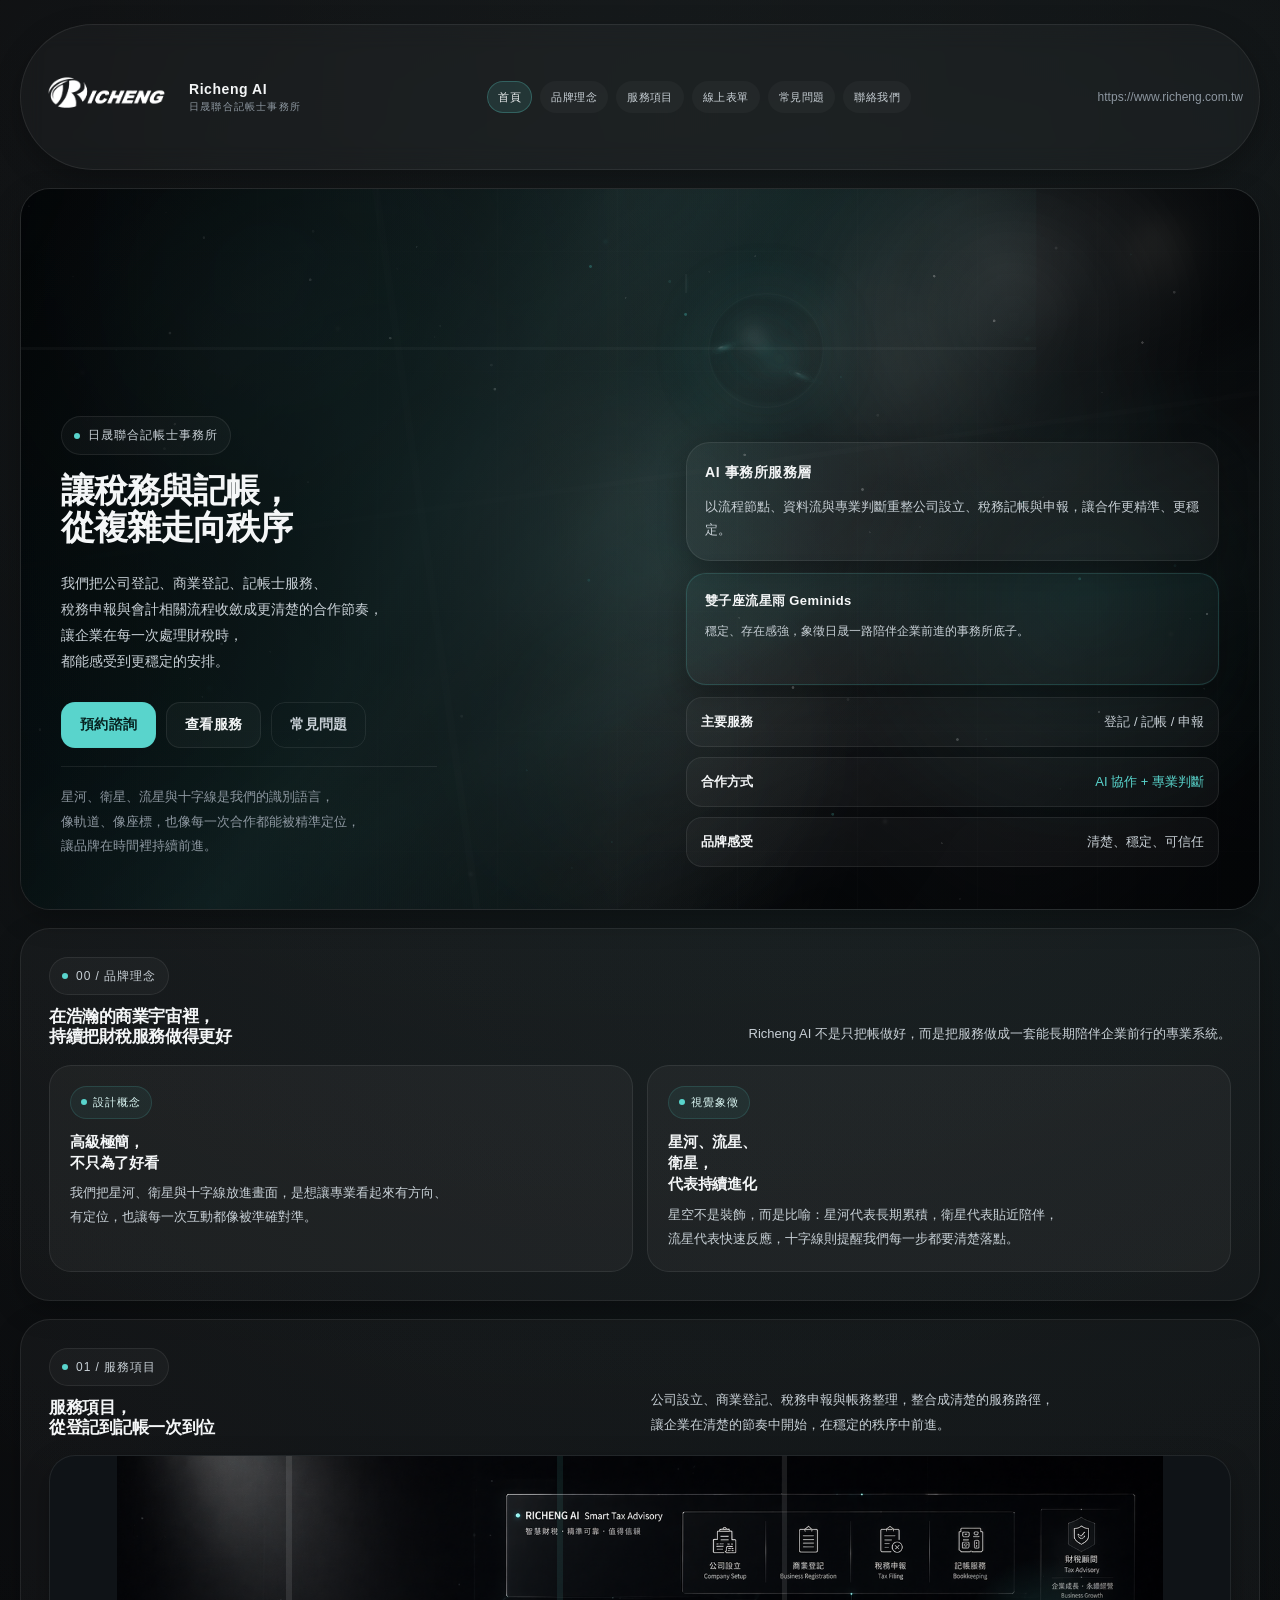
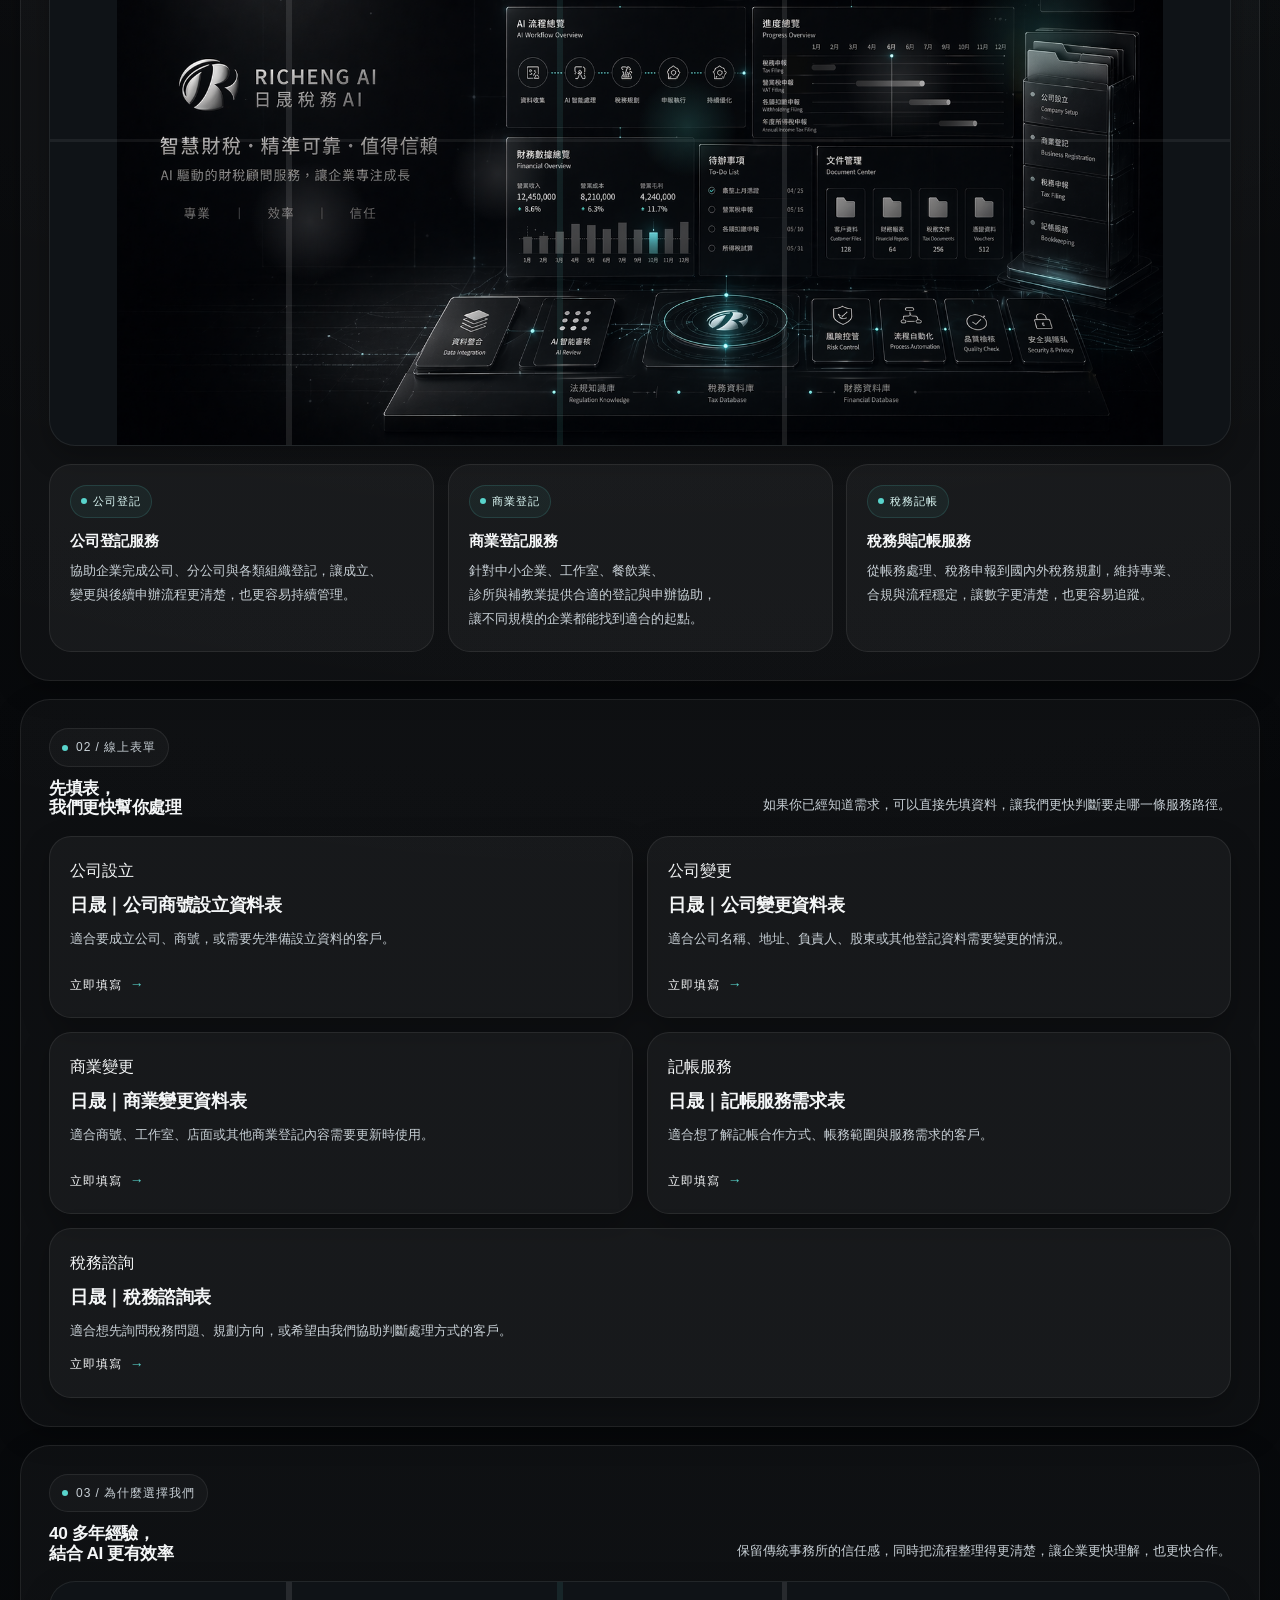
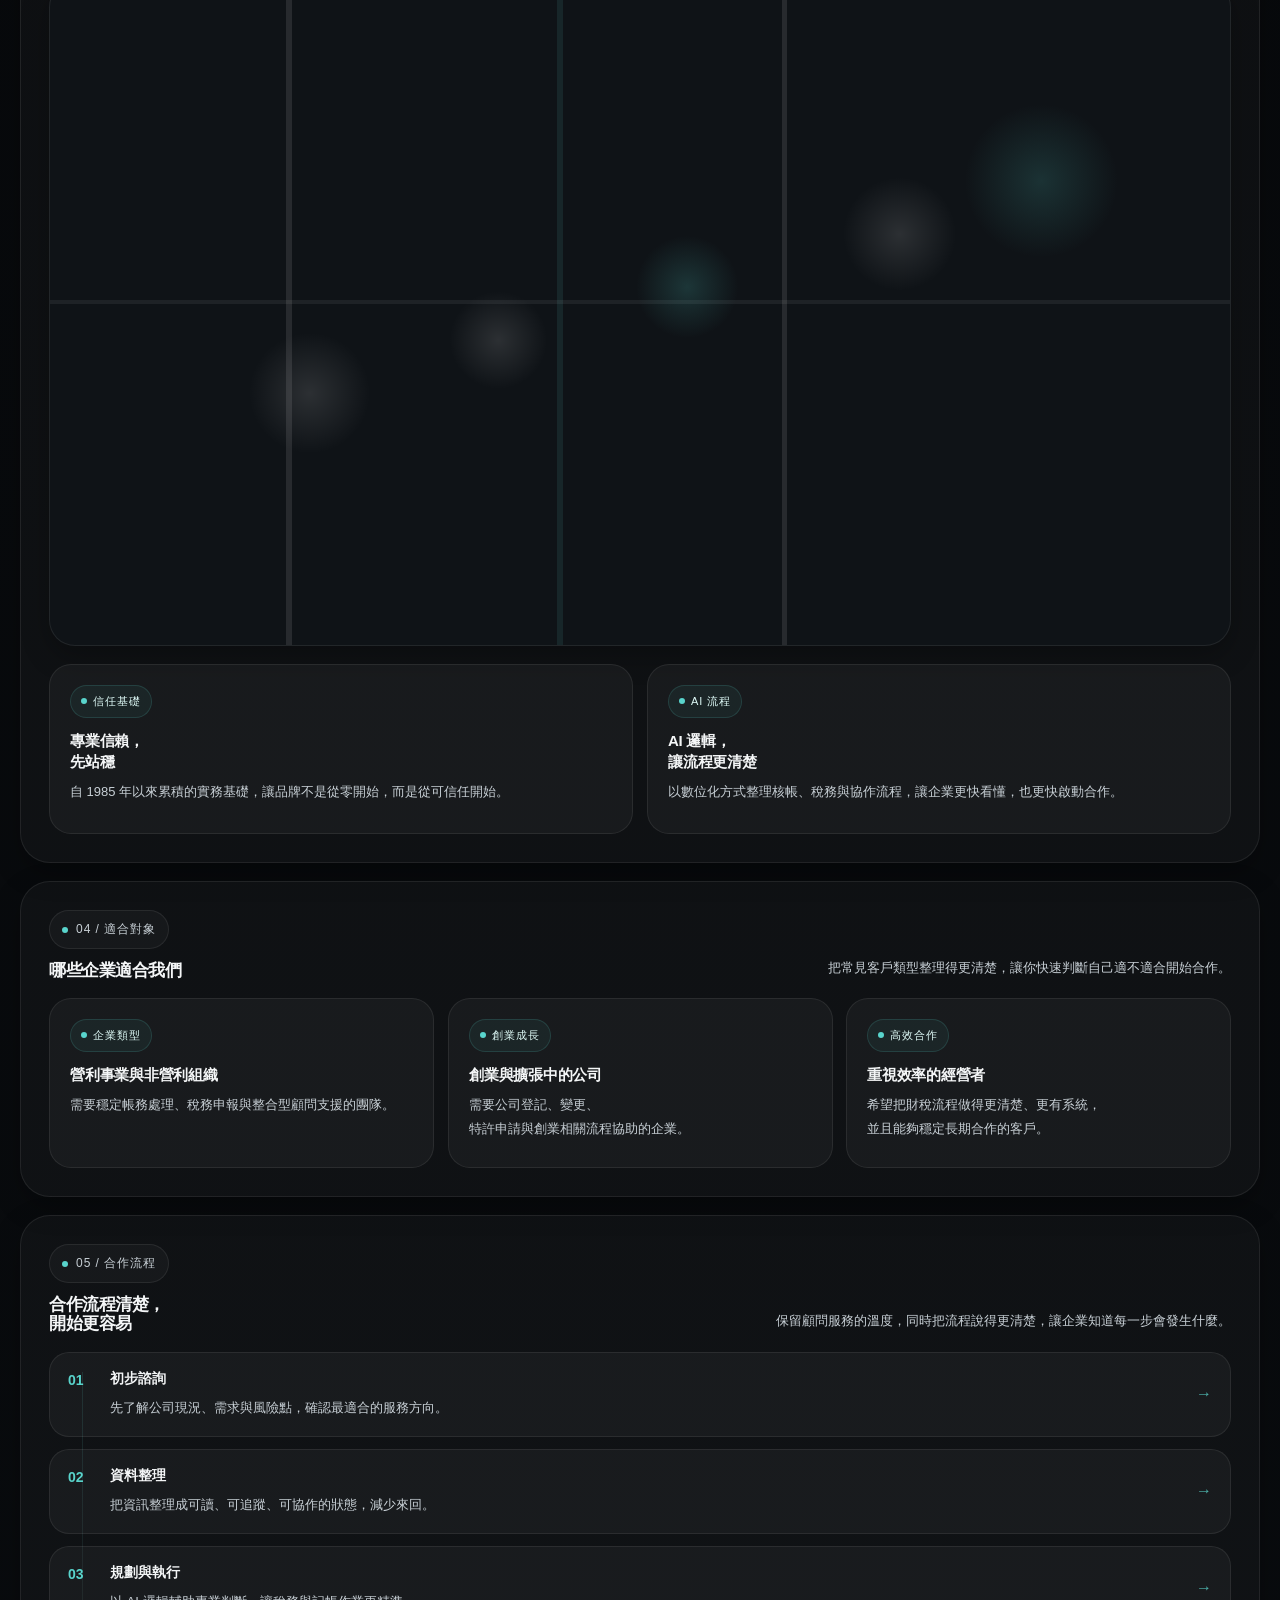
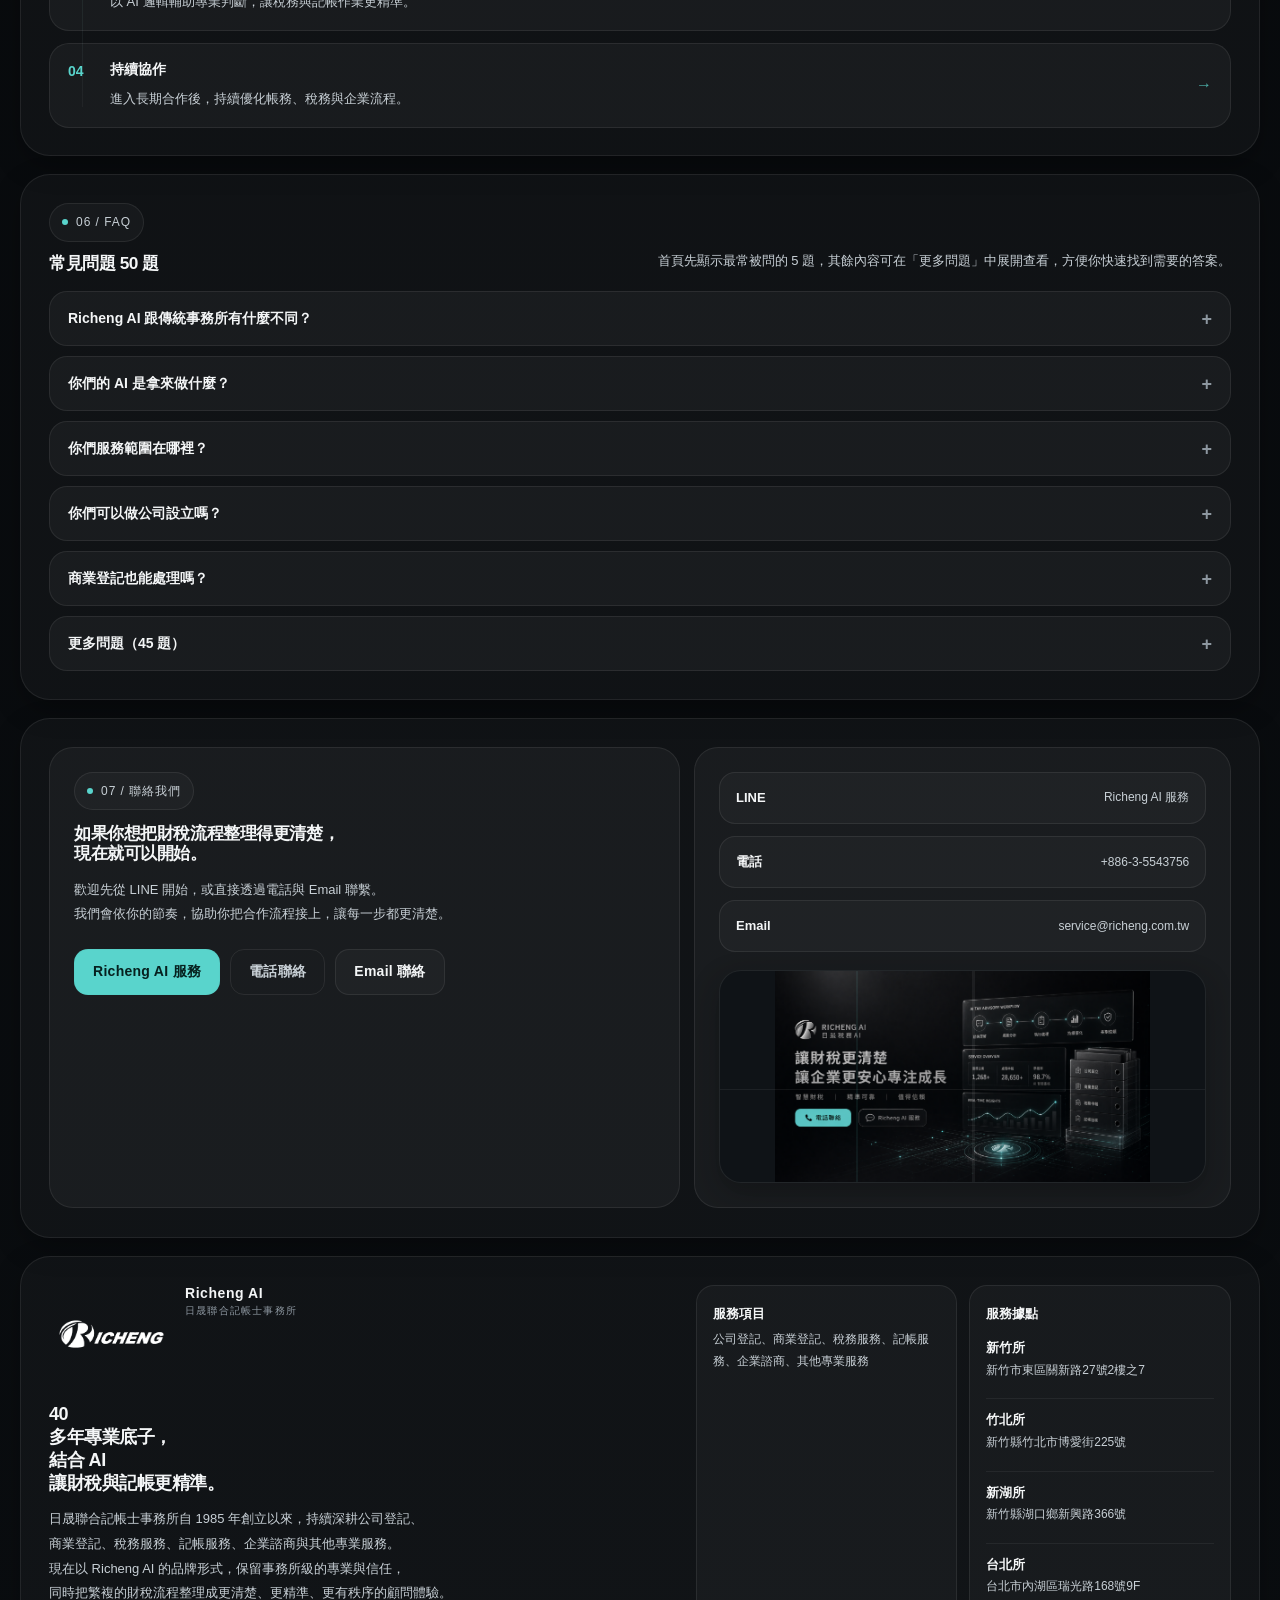
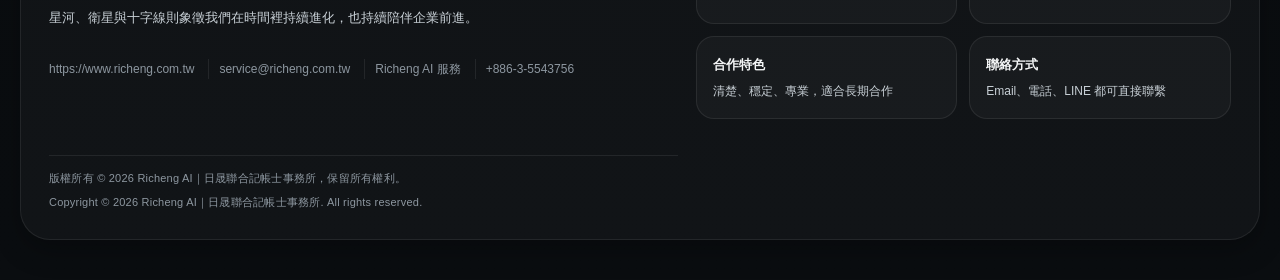
==== index.html @ 37cc3376 "Add files via upload" ====
﻿<!DOCTYPE html>
<html lang="zh-Hant">
<head>
  <meta charset="UTF-8" />
  <meta name="viewport" content="width=device-width, initial-scale=1.0" />
  <title>Richeng AI｜日晟聯合記帳士事務所 官方網站</title>
  <meta name="description" content="Richeng AI｜日晟聯合記帳士事務所，以 40 多年記帳士事務所底蘊結合 AI 協作，為企業提供公司設立、商業登記、財會專家與稅務服務支援，讓財稅流程更清楚、更精準、更有秩序。" />
  <meta name="keywords" content="Richeng AI, 日晟聯合記帳士事務所, 日晟稅務AI, 記帳士, 財會專家, 會計, 稅務, 公司設立, 商業登記, 記帳服務, 財稅顧問" />
  <meta name="robots" content="index,follow,max-image-preview:large" />
  <link rel="canonical" href="https://www.richeng.com.tw/" />
  <meta name="theme-color" content="#050608" />
  <meta property="og:locale" content="zh_TW" />
  <meta property="og:type" content="website" />
  <meta property="og:site_name" content="Richeng AI｜日晟聯合記帳士事務所" />
  <meta property="og:title" content="Richeng AI｜日晟聯合記帳士事務所 官方網站" />
  <meta property="og:description" content="Richeng AI｜日晟聯合記帳士事務所，以星河、衛星、流星與十字線作為識別，呈現 AI 財會專家與稅務服務在秩序中持續前進的品牌故事。" />
  <meta property="og:url" content="https://www.richeng.com.tw/" />
  <meta property="og:image" content="https://www.richeng.com.tw/assets/homepage-ai-visuals/richeng-ai-hero-v5.png" />
  <meta name="twitter:card" content="summary_large_image" />
  <meta name="twitter:title" content="Richeng AI｜日晟聯合記帳士事務所 官方網站" />
  <meta name="twitter:description" content="提供公司設立、商業登記、記帳士、財會專家與稅務服務的 AI 財稅顧問品牌。" />
  <meta name="twitter:image" content="https://www.richeng.com.tw/assets/homepage-ai-visuals/richeng-ai-hero-v5.png" />
  <script type="application/ld+json">
  {
    "@context": "https://schema.org",
    "@graph": [
      {
        "@type": "Organization",
        "@id": "https://www.richeng.com.tw/#organization",
        "name": "Richeng AI｜日晟聯合記帳士事務所",
        "alternateName": "日晟聯合記帳士事務所",
        "url": "https://www.richeng.com.tw/",
        "logo": "https://www.richeng.com.tw/richeng-logo.png",
        "email": "service@richeng.com.tw",
        "telephone": "+886-3-5543756"
      },
      {
        "@type": "WebSite",
        "@id": "https://www.richeng.com.tw/#website",
        "url": "https://www.richeng.com.tw/",
        "name": "Richeng AI｜日晟聯合記帳士事務所",
        "publisher": { "@id": "https://www.richeng.com.tw/#organization" }
      },
      {
        "@type": "WebPage",
        "@id": "https://www.richeng.com.tw/#webpage",
        "url": "https://www.richeng.com.tw/",
        "name": "Richeng AI｜日晟聯合記帳士事務所 官方網站",
        "isPartOf": { "@id": "https://www.richeng.com.tw/#website" },
        "about": { "@id": "https://www.richeng.com.tw/#organization" }
      },
      {
        "@type": "LocalBusiness",
        "@id": "https://www.richeng.com.tw/#hsinchu",
        "name": "日晟聯合記帳士事務所｜新竹所",
        "url": "https://maps.app.goo.gl/iZpEc3vzEeJVRFLW7",
        "address": { "@type": "PostalAddress", "addressLocality": "新竹市", "addressRegion": "新竹市", "streetAddress": "東區關新路27號2樓之7", "addressCountry": "TW" },
        "parentOrganization": { "@id": "https://www.richeng.com.tw/#organization" }
      },
      {
        "@type": "LocalBusiness",
        "@id": "https://www.richeng.com.tw/#zhubei",
        "name": "日晟聯合記帳士事務所｜竹北所",
        "url": "https://maps.app.goo.gl/Djgkr9Jpm6oo32sm9",
        "address": { "@type": "PostalAddress", "addressLocality": "竹北市", "addressRegion": "新竹縣", "streetAddress": "博愛街225號", "addressCountry": "TW" },
        "parentOrganization": { "@id": "https://www.richeng.com.tw/#organization" }
      },
      {
        "@type": "LocalBusiness",
        "@id": "https://www.richeng.com.tw/#xinhu",
        "name": "日晟聯合記帳士事務所｜新湖所",
        "url": "https://maps.app.goo.gl/BXxswvLHnF2FzgBs5",
        "address": { "@type": "PostalAddress", "addressLocality": "湖口鄉", "addressRegion": "新竹縣", "streetAddress": "新興路366號", "addressCountry": "TW" },
        "parentOrganization": { "@id": "https://www.richeng.com.tw/#organization" }
      },
      {
        "@type": "LocalBusiness",
        "@id": "https://www.richeng.com.tw/#taipei",
        "name": "日晟聯合記帳士事務所｜台北所",
        "url": "https://maps.app.goo.gl/iZpEc3vzEeJVRFLW7",
        "address": { "@type": "PostalAddress", "addressLocality": "台北市", "addressRegion": "台北市", "streetAddress": "內湖區瑞光路168號9F", "addressCountry": "TW" },
        "parentOrganization": { "@id": "https://www.richeng.com.tw/#organization" }
      },
      {
        "@type": "FAQPage",
        "@id": "https://www.richeng.com.tw/#faqpage",
        "mainEntity": [
          {
            "@type": "Question",
            "name": "Richeng AI 跟傳統事務所有什麼不同？",
            "acceptedAnswer": {
              "@type": "Answer",
              "text": "Richeng AI 保留的是事務所該有的專業與穩定，但把流程、溝通與資料整理做得更清楚。客戶不需要先懂很多專業術語，也能更快知道現在做到哪一步、接下來該準備什麼，整體合作會更有效率。"
            }
          },
          {
            "@type": "Question",
            "name": "你們的 AI 是拿來做什麼？",
            "acceptedAnswer": {
              "@type": "Answer",
              "text": "我們的 AI 主要用來協助資訊整理、資料核對、流程提醒與初步分類，讓團隊可以把時間放在更需要專業判斷的地方。它不是用來取代人工，而是讓財稅服務更快、更準，也更容易維持一致品質。"
            }
          },
          {
            "@type": "Question",
            "name": "你們服務範圍在哪裡？",
            "acceptedAnswer": {
              "@type": "Answer",
              "text": "目前以新竹、竹北、新湖、台北等據點為主，同時也能支援跨區企業的帳務、稅務與文件協作需求。若你不確定所在地是否適合合作，也可以直接先填表或聯絡，我們會協助判斷。"
            }
          },
          {
            "@type": "Question",
            "name": "你們可以做公司設立嗎？",
            "acceptedAnswer": {
              "@type": "Answer",
              "text": "可以，我們能協助公司設立、分公司設立與相關申辦流程，包含資料整理、送件方向與必要文件的確認。若你還在前期規劃階段，也可以先來諮詢適合的設立方式。"
            }
          },
          {
            "@type": "Question",
            "name": "商業登記也能處理嗎？",
            "acceptedAnswer": {
              "@type": "Answer",
              "text": "可以，商號、工作室、店面等商業登記需求都可以處理，也包含後續變更與補件協助。若你正在思考要用公司、商號還是其他形式開始，我們也可以先幫你釐清。"
            }
          }
        ]
      }
    ]
  }
  </script>
  <style>
    :root{
      --bg:#050608;
      --bg2:#0a0d10;
      --surface:#0f1317;
      --paper:#151b21;
      --ink:#f4f6f7;
      --text:#c8d0d6;
      --muted:#8d97a0;
      --line:rgba(255,255,255,.08);
      --accent:#59d4cc;
      --shadow:0 26px 80px rgba(0,0,0,.42);
      --shadow-soft:0 10px 28px rgba(0,0,0,.26);
      --max:1240px;
    }

    *{ box-sizing:border-box; }
    html{ scroll-behavior:smooth; }
    body{
      margin:0;
      color:var(--ink);
      background:
        radial-gradient(circle at top, rgba(255,255,255,.06), transparent 38%),
        radial-gradient(circle at 70% 10%, rgba(89,212,204,.06), transparent 20%),
        linear-gradient(180deg, var(--bg) 0%, var(--bg2) 100%);
      font-family:-apple-system, BlinkMacSystemFont, "SF Pro Display", "SF Pro Text", "PingFang TC", "Noto Sans TC", "Microsoft JhengHei", sans-serif;
      line-height:1.7;
      -webkit-font-smoothing:antialiased;
      text-rendering:optimizeLegibility;
    }

    @keyframes softFloat{
      0%{ transform:scale(1.03) translate3d(0,0,0); }
      100%{ transform:scale(1.09) translate3d(0,-2.4%,0); }
    }
    @keyframes shimmerLine{
      0%{ transform:translateX(-18%); opacity:.14; }
      100%{ transform:translateX(18%); opacity:.42; }
    }
    @keyframes orbitGlow{
      0%{ opacity:.30; transform:scale(.97); }
      100%{ opacity:.70; transform:scale(1.05); }
    }
    @keyframes solarRise{
      0%{ transform:translate3d(0,0,0) scale(1); }
      100%{ transform:translate3d(0,-5%,0) scale(1.08); }
    }
    @keyframes lunarShift{
      0%{ transform:translate3d(0,0,0) scale(1); }
      100%{ transform:translate3d(0,4%,0) scale(.95); }
    }
    @keyframes axisPulse{
      0%{ opacity:.40; }
      100%{ opacity:.72; }
    }
    @keyframes orbitDrift{
      0%{ transform:rotate(0deg) scale(.99); }
      100%{ transform:rotate(12deg) scale(1.03); }
    }
    @keyframes trackSpinSun{
      0%{ transform:rotate(-18deg) rotateX(68deg) rotateZ(0deg); opacity:.92; }
      25%{ opacity:1; }
      50%{ transform:rotate(-18deg) rotateX(68deg) rotateZ(180deg); opacity:.46; }
      75%{ opacity:1; }
      100%{ transform:rotate(-18deg) rotateX(68deg) rotateZ(360deg); opacity:.92; }
    }
    @keyframes trackSpinMoon{
      0%{ transform:rotate(22deg) rotateX(72deg) rotateZ(360deg); opacity:.86; }
      25%{ opacity:1; }
      50%{ transform:rotate(22deg) rotateX(72deg) rotateZ(180deg); opacity:.42; }
      75%{ opacity:1; }
      100%{ transform:rotate(22deg) rotateX(72deg) rotateZ(0deg); opacity:.86; }
    }
    @keyframes sunPulse{
      0%{ transform:scale(.985); filter:brightness(.98); }
      100%{ transform:scale(1.02); filter:brightness(1.08); }
    }
    @keyframes moonPulse{
      0%{ transform:scale(1); filter:brightness(.98); }
      100%{ transform:scale(.96); filter:brightness(1.03); }
    }
    @keyframes coreBreath{
      0%{ opacity:.90; transform:scale(.985); }
      100%{ opacity:1; transform:scale(1.015); }
    }
    @keyframes orbitPulse{
      0%{ opacity:.24; }
      100%{ opacity:.48; }
    }
    @keyframes solarOrbit{
      0%{ transform:translate3d(0,0,0); }
      25%{ transform:translate3d(1.6%, -.8%, 0); }
      50%{ transform:translate3d(3.1%, .2%, 0); }
      75%{ transform:translate3d(1.3%, 1.1%, 0); }
      100%{ transform:translate3d(0,0,0); }
    }
    @keyframes moonOrbit{
      0%{ transform:translate3d(0,0,0); }
      25%{ transform:translate3d(-1.2%, .8%, 0); }
      50%{ transform:translate3d(-2.6%, -.1%, 0); }
      75%{ transform:translate3d(-1.1%, -1%, 0); }
      100%{ transform:translate3d(0,0,0); }
    }
    @keyframes twinkle{
      0%{ opacity:.30; transform:scale(.92); }
      50%{ opacity:.92; transform:scale(1); }
      100%{ opacity:.40; transform:scale(1.06); }
    }
    @keyframes meteorFly{
      0%{
        opacity:.08;
      transform:translate3d(0,0,var(--zstart, -220px)) rotate(var(--rot, 18deg)) scale(var(--scale-start, .58));
      filter:blur(var(--blur-start, .15px)) drop-shadow(0 0 2px rgba(89,212,204,.08));
      }
      2%{
        opacity:.22;
      }
      6%{
        opacity:.52;
      }
      10%{
        opacity:.72;
      }
      16%{
        opacity:.58;
      }
      22%{
        opacity:.32;
      }
      30%{
        opacity:.14;
      }
      100%{
        opacity:0;
        transform:translate3d(calc(var(--dx, 940px) * 1), calc(var(--dy, 500px) * 1), var(--zend, 120px)) rotate(var(--rot, 18deg)) scale(var(--scale-end, 1.22));
        filter:blur(var(--blur-end, 0px)) drop-shadow(0 0 3px rgba(89,212,204,.08));
      }
    }

    @keyframes meteorFlyMobile{
      0%{
        opacity:0;
        transform:translate3d(0,0,0) rotate(var(--rot, 18deg)) scale(var(--scale-start, .58));
        filter:blur(var(--blur-start, .08px)) drop-shadow(0 0 8px rgba(89,212,204,.22));
      }
      8%{
        opacity:.24;
      }
      16%{
        opacity:.76;
      }
      24%{
        opacity:1;
      }
      70%{
        opacity:.92;
      }
      100%{
        opacity:0;
        transform:translate3d(calc(var(--dx, 880px) * 1), calc(var(--dy, 420px) * 1), 0) rotate(var(--rot, 18deg)) scale(var(--scale-end, 1.18));
        filter:blur(var(--blur-end, 0px)) drop-shadow(0 0 8px rgba(89,212,204,.18));
      }
    }
    @keyframes meteorGlow{
      0%{ opacity:0; transform:scale(.65); }
      18%{ opacity:.55; transform:scale(.88); }
      42%{ opacity:.35; transform:scale(1); }
      100%{ opacity:0; transform:scale(1.22); }
    }
    @keyframes haloPulse{
      0%{ opacity:.28; transform:scale(.96); }
      100%{ opacity:.72; transform:scale(1.06); }
    }
    @keyframes fadeUp{
      from{ opacity:0; transform:translateY(18px); }
      to{ opacity:1; transform:translateY(0); }
    }

    a{ color:inherit; text-decoration:none; }
    h1,h2,h3,h4,p{ margin:0; }

    .page{
      width:min(var(--max), calc(100% - 32px));
      margin:0 auto;
      padding:24px 0 40px;
    }

    .topbar{
      display:flex;
      flex-wrap:nowrap;
      justify-content:space-between;
      align-items:center;
      gap:16px;
      padding:13px 16px;
      border-radius:999px;
      border:1px solid var(--line);
      background:rgba(255,255,255,.03);
      backdrop-filter:blur(12px);
      box-shadow:var(--shadow-soft);
    }

    .topnav{
      display:flex;
      flex-wrap:nowrap;
      justify-content:center;
      gap:8px;
      flex:1 1 0;
      min-width:0;
      overflow-x:auto;
      scrollbar-width:none;
    }

    .topnav::-webkit-scrollbar{ display:none; }

    .topnav a{
      padding:6px 10px;
      border-radius:999px;
      border:1px solid transparent;
      background:rgba(255,255,255,.03);
      color:var(--text);
      font-size:11px;
      letter-spacing:.04em;
      transition:transform .18s ease, border-color .18s ease, background .18s ease, color .18s ease;
      white-space:nowrap;
    }

    .topnav a:hover{
      transform:translateY(-1px);
      border-color:rgba(89,212,204,.24);
      background:rgba(89,212,204,.08);
      color:var(--ink);
    }

    .topnav a[aria-current="page"]{
      border-color:rgba(89,212,204,.28);
      background:rgba(89,212,204,.12);
      color:var(--ink);
    }

    .brand{
      display:flex;
      align-items:center;
      gap:12px;
      min-width:0;
    }

    .brand-logo{
      width:clamp(98px, 11vw, 140px);
      display:block;
      flex:0 0 auto;
      height:auto;
      filter:brightness(0) invert(1);
    }

    .brand-copy strong{
      display:block;
      font-size:14px;
      letter-spacing:.04em;
      line-height:1.15;
    }

    .brand-copy span{
      display:block;
      margin-top:4px;
      color:var(--muted);
      font-size:10px;
      letter-spacing:.12em;
      line-height:1.15;
    }

    .site-tag{
      color:var(--muted);
      font-size:12px;
      white-space:nowrap;
    }

    .eyebrow{
      display:inline-flex;
      align-items:center;
      gap:8px;
      width:max-content;
      padding:8px 12px;
      border-radius:999px;
      border:1px solid var(--line);
      background:rgba(255,255,255,.03);
      color:var(--text);
      font-size:12px;
      letter-spacing:.08em;
      text-wrap:balance;
      word-break:keep-all;
      line-break:strict;
    }

    .eyebrow::before{
      content:"";
      width:6px;
      height:6px;
      border-radius:999px;
      background:var(--accent);
    }

    .hero,
    .section,
    footer{
      margin-top:18px;
      border:1px solid var(--line);
      border-radius:30px;
      background:rgba(255,255,255,.03);
      box-shadow:var(--shadow-soft);
      overflow:hidden;
    }

    .hero{
      position:relative;
      min-height:720px;
      background:linear-gradient(180deg, rgba(255,255,255,.02), rgba(255,255,255,.01));
    }

    .hero-bg{
      position:absolute;
      inset:0;
      z-index:0;
      background:
        radial-gradient(circle at 16% 22%, rgba(255,255,255,.08), transparent 14%),
        radial-gradient(circle at 26% 30%, rgba(89,212,204,.08), transparent 18%),
        radial-gradient(circle at 72% 18%, rgba(255,255,255,.09), transparent 16%),
        radial-gradient(circle at 82% 62%, rgba(89,212,204,.06), transparent 20%),
        radial-gradient(circle at 50% 50%, rgba(255,255,255,.04), transparent 30%),
      linear-gradient(180deg, rgba(3,4,6,.18), rgba(3,4,6,.64));
      overflow:hidden;
    }

    .hero-farspace{
      position:absolute;
      inset:-18% -14%;
      pointer-events:none;
      opacity:.36;
      mix-blend-mode:screen;
      filter:blur(10px);
      background:
        radial-gradient(ellipse at 8% 12%, rgba(255,255,255,.05), transparent 8%),
        radial-gradient(ellipse at 18% 84%, rgba(89,212,204,.06), transparent 9%),
        radial-gradient(ellipse at 32% 14%, rgba(255,255,255,.04), transparent 8%),
        radial-gradient(ellipse at 48% 84%, rgba(255,255,255,.05), transparent 8%),
        radial-gradient(ellipse at 68% 10%, rgba(89,212,204,.05), transparent 7%),
        radial-gradient(ellipse at 92% 72%, rgba(255,255,255,.05), transparent 8%),
        radial-gradient(ellipse at 14% 20%, rgba(255,255,255,.07), transparent 8%),
        radial-gradient(ellipse at 28% 78%, rgba(255,255,255,.05), transparent 7%),
        radial-gradient(ellipse at 86% 66%, rgba(255,255,255,.05), transparent 7%),
        radial-gradient(ellipse at 56% 10%, rgba(255,255,255,.04), transparent 6%),
        radial-gradient(ellipse at 80% 16%, rgba(255,255,255,.12), transparent 12%),
        radial-gradient(ellipse at 72% 20%, rgba(89,212,204,.08), transparent 18%),
        radial-gradient(ellipse at 62% 34%, rgba(255,255,255,.05), transparent 24%),
        radial-gradient(ellipse at 50% 52%, rgba(255,255,255,.03), transparent 28%),
        radial-gradient(ellipse at 42% 24%, rgba(255,255,255,.03), transparent 18%),
        linear-gradient(128deg, transparent 0 33%, rgba(255,255,255,.06) 42%, rgba(89,212,204,.05) 48%, transparent 58% 100%),
        linear-gradient(158deg, transparent 0 52%, rgba(255,255,255,.035) 63%, transparent 76% 100%);
      transform:translate3d(calc(var(--hero-x, 0px) * .32), calc(var(--hero-y, 0px) * .24), 0);
      transition:transform .22s ease-out, opacity .22s ease-out;
    }

    .hero-farspace::before,
    .hero-farspace::after{
      content:"";
      position:absolute;
      border-radius:50%;
      pointer-events:none;
      mix-blend-mode:screen;
    }

    .hero-farspace::before{
      width:84px;
      height:84px;
      right:14%;
      top:16%;
      background:
        radial-gradient(circle at 34% 34%, rgba(255,245,220,.82), rgba(255,226,169,.34) 40%, rgba(255,255,255,.06) 66%, transparent 72%),
        radial-gradient(circle at 60% 60%, rgba(255,255,255,.18), transparent 58%);
      box-shadow:
        0 0 0 1px rgba(255,232,180,.18),
        0 0 36px rgba(255,214,144,.14),
        0 0 72px rgba(89,212,204,.06);
      filter:blur(.18px);
      opacity:.62;
    }

    .hero-farspace::after{
      width:52px;
      height:52px;
      left:12%;
      bottom:18%;
      background:
        radial-gradient(circle at 36% 36%, rgba(222,233,245,.78), rgba(160,176,194,.26) 48%, rgba(255,255,255,.05) 72%, transparent 78%),
        linear-gradient(135deg, rgba(255,255,255,.14), rgba(255,255,255,0));
      box-shadow:
        0 0 0 1px rgba(204,215,230,.16),
        0 0 22px rgba(204,215,230,.12);
      filter:blur(.12px);
      opacity:.44;
    }

    .hero-galaxy{
      position:absolute;
      inset:-16% -12%;
      pointer-events:none;
      mix-blend-mode:screen;
      opacity:.70;
      filter:blur(1.5px);
      background:
        radial-gradient(ellipse at 50% 52%, rgba(89,212,204,.14), transparent 18%),
        radial-gradient(ellipse at 46% 54%, rgba(255,255,255,.10), transparent 30%),
        radial-gradient(ellipse at 52% 48%, rgba(255,255,255,.06), transparent 42%),
        linear-gradient(112deg, transparent 0 34%, rgba(255,255,255,.06) 42%, rgba(89,212,204,.10) 50%, rgba(255,255,255,.06) 58%, transparent 68% 100%),
        linear-gradient(158deg, transparent 0 50%, rgba(255,255,255,.05) 58%, transparent 74% 100%);
      transform:translate3d(calc(var(--hero-x, 0px) * .14), calc(var(--hero-y, 0px) * .10), 0);
      transition:transform .22s ease-out, opacity .22s ease-out;
    }

    .hero-galaxy::before,
    .hero-galaxy::after{
      content:"";
      position:absolute;
      inset:-8% -10%;
      pointer-events:none;
      background-repeat:no-repeat;
    }

    .hero-galaxy::before{
      background-image:
        radial-gradient(circle, rgba(255,255,255,.88) 0 1px, transparent 1.6px),
        radial-gradient(circle, rgba(255,255,255,.78) 0 1px, transparent 1.6px),
        radial-gradient(circle, rgba(89,212,204,.70) 0 1px, transparent 1.7px),
        radial-gradient(circle, rgba(255,255,255,.72) 0 1px, transparent 1.6px),
        radial-gradient(circle, rgba(255,255,255,.64) 0 1px, transparent 1.6px),
        radial-gradient(circle, rgba(89,212,204,.64) 0 1px, transparent 1.7px),
        radial-gradient(circle, rgba(255,255,255,.60) 0 1px, transparent 1.6px),
        radial-gradient(circle, rgba(255,255,255,.56) 0 1px, transparent 1.6px),
        radial-gradient(circle, rgba(89,212,204,.52) 0 1px, transparent 1.7px),
        radial-gradient(circle, rgba(255,255,255,.50) 0 1px, transparent 1.6px),
        radial-gradient(circle, rgba(255,255,255,.44) 0 1px, transparent 1.6px),
        radial-gradient(circle, rgba(255,255,255,.40) 0 1px, transparent 1.6px),
        radial-gradient(circle, rgba(89,212,204,.38) 0 1px, transparent 1.7px),
        radial-gradient(circle, rgba(255,255,255,.34) 0 1px, transparent 1.6px),
        radial-gradient(circle, rgba(255,255,255,.30) 0 1px, transparent 1.6px),
        radial-gradient(circle, rgba(89,212,204,.26) 0 1px, transparent 1.7px);
      background-size: 14% 14%, 11% 11%, 10% 10%, 9% 9%, 8% 8%, 7% 7%, 6% 6%, 5% 5%, 4.5% 4.5%, 4% 4%, 3.6% 3.6%, 3.2% 3.2%, 2.8% 2.8%, 2.4% 2.4%, 2.2% 2.2%, 2% 2%;
      background-position: 8% 18%, 16% 32%, 24% 64%, 32% 28%, 40% 82%, 48% 20%, 56% 46%, 64% 76%, 72% 30%, 80% 58%, 86% 22%, 92% 64%, 18% 78%, 46% 10%, 70% 88%, 94% 40%;
      animation:twinkle 16s ease-in-out infinite alternate;
      filter:blur(.12px);
      opacity:.72;
    }

    .hero-galaxy::after{
      background-image:
        radial-gradient(circle, rgba(255,255,255,.42) 0 0.8px, transparent 1.05px),
        radial-gradient(circle, rgba(89,212,204,.34) 0 0.8px, transparent 1.15px),
        radial-gradient(circle, rgba(255,255,255,.36) 0 0.8px, transparent 1.05px),
        radial-gradient(circle, rgba(255,255,255,.30) 0 0.8px, transparent 1.05px),
        radial-gradient(circle, rgba(89,212,204,.26) 0 0.8px, transparent 1.15px),
        radial-gradient(circle, rgba(255,255,255,.32) 0 0.8px, transparent 1.05px),
        radial-gradient(circle, rgba(255,255,255,.34) 0 0.8px, transparent 1.05px),
        radial-gradient(circle, rgba(89,212,204,.22) 0 0.8px, transparent 1.15px),
        radial-gradient(circle, rgba(255,255,255,.28) 0 0.8px, transparent 1.05px),
        radial-gradient(circle, rgba(255,255,255,.24) 0 0.8px, transparent 1.05px),
        radial-gradient(circle, rgba(89,212,204,.20) 0 0.8px, transparent 1.15px),
        radial-gradient(circle, rgba(255,255,255,.22) 0 0.8px, transparent 1.05px),
        radial-gradient(circle, rgba(255,255,255,.18) 0 0.8px, transparent 1.05px),
        radial-gradient(circle, rgba(255,255,255,.16) 0 0.8px, transparent 1.05px);
      background-size: 4.9% 4.9%, 4.2% 4.2%, 3.8% 3.8%, 3.6% 3.6%, 3.4% 3.4%, 3.2% 3.2%, 3% 3%, 2.8% 2.8%, 2.6% 2.6%, 2.4% 2.4%, 2.2% 2.2%, 2% 2%, 1.8% 1.8%, 1.6% 1.6%;
      background-position: 6% 10%, 12% 72%, 18% 34%, 26% 18%, 34% 54%, 42% 84%, 54% 26%, 62% 48%, 70% 14%, 78% 66%, 88% 38%, 94% 78%, 72% 90%, 26% 90%;
      animation:twinkle 21s ease-in-out infinite alternate-reverse;
      filter:blur(.18px);
      opacity:.42;
    }

    .hero-meteor{
      position:absolute;
      inset:0;
      pointer-events:none;
      overflow:hidden;
      z-index:40;
      perspective:1200px;
      transform-style:preserve-3d;
      mix-blend-mode:screen;
    }

    .hero-stars{
      position:absolute;
      inset:0;
      pointer-events:none;
      overflow:hidden;
    }

    .hero-stars::before,
    .hero-stars::after{
      content:"";
      position:absolute;
      inset:-10% -8%;
      background-repeat:no-repeat;
      opacity:.86;
    }

    .hero-stars::before{
      background-image:
        radial-gradient(circle, rgba(255,255,255,.85) 0 1px, transparent 1.7px),
        radial-gradient(circle, rgba(255,255,255,.75) 0 1px, transparent 1.7px),
        radial-gradient(circle, rgba(255,255,255,.78) 0 1px, transparent 1.7px),
        radial-gradient(circle, rgba(89,212,204,.82) 0 1px, transparent 1.8px),
        radial-gradient(circle, rgba(255,255,255,.70) 0 1px, transparent 1.7px),
        radial-gradient(circle, rgba(255,255,255,.82) 0 1px, transparent 1.7px),
        radial-gradient(circle, rgba(89,212,204,.76) 0 1px, transparent 1.8px),
        radial-gradient(circle, rgba(255,255,255,.72) 0 1px, transparent 1.7px),
        radial-gradient(circle, rgba(255,255,255,.66) 0 1px, transparent 1.7px),
        radial-gradient(circle, rgba(89,212,204,.58) 0 1px, transparent 1.8px),
        radial-gradient(circle, rgba(255,255,255,.60) 0 1px, transparent 1.7px),
        radial-gradient(circle, rgba(255,255,255,.56) 0 1px, transparent 1.7px);
      background-size: 22% 22%, 18% 18%, 16% 16%, 20% 20%, 14% 14%, 12% 12%, 15% 15%, 11% 11%, 9% 9%, 10% 10%, 8% 8%, 7% 7%;
      background-position: 8% 18%, 22% 12%, 38% 28%, 54% 16%, 68% 42%, 78% 20%, 86% 54%, 62% 68%, 18% 62%, 46% 54%, 74% 74%, 90% 18%;
      animation:twinkle 8s ease-in-out infinite alternate;
    }

    .hero-stars::after{
      background-image:
        radial-gradient(circle, rgba(255,255,255,.70) 0 1px, transparent 1.5px),
        radial-gradient(circle, rgba(255,255,255,.82) 0 1px, transparent 1.5px),
        radial-gradient(circle, rgba(89,212,204,.80) 0 1px, transparent 1.8px),
        radial-gradient(circle, rgba(255,255,255,.66) 0 1px, transparent 1.5px),
        radial-gradient(circle, rgba(255,255,255,.78) 0 1px, transparent 1.5px),
        radial-gradient(circle, rgba(89,212,204,.72) 0 1px, transparent 1.8px),
        radial-gradient(circle, rgba(255,255,255,.72) 0 1px, transparent 1.5px),
        radial-gradient(circle, rgba(255,255,255,.88) 0 1px, transparent 1.5px),
        radial-gradient(circle, rgba(255,255,255,.60) 0 1px, transparent 1.5px),
        radial-gradient(circle, rgba(89,212,204,.56) 0 1px, transparent 1.8px),
        radial-gradient(circle, rgba(255,255,255,.60) 0 1px, transparent 1.5px),
        radial-gradient(circle, rgba(255,255,255,.74) 0 1px, transparent 1.5px);
      background-size: 10% 10%, 13% 13%, 14% 14%, 9% 9%, 7% 7%, 11% 11%, 8% 8%, 6% 6%, 5% 5%, 4% 4%, 6% 6%, 5% 5%;
      background-position: 14% 34%, 30% 22%, 46% 12%, 58% 38%, 72% 16%, 80% 44%, 88% 24%, 92% 58%, 18% 12%, 64% 82%, 84% 70%, 6% 72%;
      animation:twinkle 11s ease-in-out infinite alternate-reverse;
      filter:blur(.1px);
    }

    .hero-stars-deep{
      position:absolute;
      inset:0;
      pointer-events:none;
      overflow:hidden;
      opacity:.60;
    }

    .hero-stars-deep::before,
    .hero-stars-deep::after{
      content:"";
      position:absolute;
      inset:-12% -10%;
      background-repeat:no-repeat;
    }

    .hero-stars-deep::before{
      background-image:
        radial-gradient(circle, rgba(255,255,255,.62) 0 0.8px, transparent 1.1px),
        radial-gradient(circle, rgba(89,212,204,.34) 0 0.8px, transparent 1.2px),
        radial-gradient(circle, rgba(255,255,255,.55) 0 0.8px, transparent 1.1px),
        radial-gradient(circle, rgba(255,255,255,.45) 0 0.8px, transparent 1.1px),
        radial-gradient(circle, rgba(255,255,255,.50) 0 0.8px, transparent 1.1px),
        radial-gradient(circle, rgba(89,212,204,.42) 0 0.8px, transparent 1.2px),
        radial-gradient(circle, rgba(255,255,255,.42) 0 0.8px, transparent 1.1px),
        radial-gradient(circle, rgba(255,255,255,.46) 0 0.8px, transparent 1.1px),
        radial-gradient(circle, rgba(89,212,204,.34) 0 0.8px, transparent 1.2px),
        radial-gradient(circle, rgba(255,255,255,.40) 0 0.8px, transparent 1.1px),
        radial-gradient(circle, rgba(255,255,255,.38) 0 0.8px, transparent 1.1px),
        radial-gradient(circle, rgba(89,212,204,.30) 0 0.8px, transparent 1.2px),
        radial-gradient(circle, rgba(255,255,255,.34) 0 0.8px, transparent 1.1px),
        radial-gradient(circle, rgba(255,255,255,.30) 0 0.8px, transparent 1.1px),
        radial-gradient(circle, rgba(255,255,255,.26) 0 0.8px, transparent 1.1px),
        radial-gradient(circle, rgba(89,212,204,.24) 0 0.8px, transparent 1.2px),
        radial-gradient(circle, rgba(255,255,255,.24) 0 0.8px, transparent 1.1px),
        radial-gradient(circle, rgba(255,255,255,.20) 0 0.8px, transparent 1.1px);
      background-size: 8.6% 8.6%, 7.2% 7.2%, 8% 8%, 7% 7%, 6% 6%, 4.8% 4.8%, 6% 6%, 4.2% 4.2%, 3.6% 3.6%, 3.2% 3.2%, 3% 3%, 2.8% 2.8%, 2.6% 2.6%, 2.4% 2.4%, 2.2% 2.2%, 2% 2%, 1.8% 1.8%;
      background-position: 5% 8%, 12% 26%, 18% 68%, 26% 42%, 34% 14%, 42% 76%, 49% 20%, 57% 58%, 64% 30%, 71% 84%, 78% 44%, 84% 16%, 89% 66%, 93% 28%, 96% 54%, 8% 92%, 52% 92%;
      animation:twinkle 15s ease-in-out infinite alternate;
      filter:blur(.15px);
    }

    .hero-stars-deep::after{
      background-image:
        radial-gradient(circle, rgba(255,255,255,.42) 0 0.8px, transparent 1.05px),
        radial-gradient(circle, rgba(89,212,204,.20) 0 0.8px, transparent 1.15px),
        radial-gradient(circle, rgba(255,255,255,.36) 0 0.8px, transparent 1.05px),
        radial-gradient(circle, rgba(255,255,255,.30) 0 0.8px, transparent 1.05px),
        radial-gradient(circle, rgba(89,212,204,.26) 0 0.8px, transparent 1.15px),
        radial-gradient(circle, rgba(255,255,255,.32) 0 0.8px, transparent 1.05px),
        radial-gradient(circle, rgba(255,255,255,.34) 0 0.8px, transparent 1.05px),
        radial-gradient(circle, rgba(89,212,204,.22) 0 0.8px, transparent 1.15px),
        radial-gradient(circle, rgba(255,255,255,.28) 0 0.8px, transparent 1.05px),
        radial-gradient(circle, rgba(255,255,255,.24) 0 0.8px, transparent 1.05px),
        radial-gradient(circle, rgba(89,212,204,.20) 0 0.8px, transparent 1.15px),
        radial-gradient(circle, rgba(255,255,255,.22) 0 0.8px, transparent 1.05px),
        radial-gradient(circle, rgba(255,255,255,.18) 0 0.8px, transparent 1.05px),
        radial-gradient(circle, rgba(255,255,255,.16) 0 0.8px, transparent 1.05px);
      background-size: 4.6% 4.6%, 3.8% 3.8%, 4.2% 4.2%, 3.8% 3.8%, 3.6% 3.6%, 3.4% 3.4%, 3.2% 3.2%, 3% 3%, 2.8% 2.8%, 2.6% 2.6%, 2.4% 2.4%, 2.2% 2.2%, 2% 2%, 1.8% 1.8%;
      background-position: 10% 18%, 18% 38%, 24% 62%, 36% 24%, 48% 84%, 58% 16%, 66% 48%, 74% 72%, 82% 32%, 88% 58%, 94% 22%, 6% 78%, 72% 90%, 26% 90%;
      animation:twinkle 18s ease-in-out infinite alternate-reverse;
      filter:blur(.22px);
    }

    .hero-stars-ultra{
      position:absolute;
      inset:-14% -12%;
      pointer-events:none;
      overflow:hidden;
      opacity:.42;
      mix-blend-mode:screen;
      filter:blur(.08px);
    }

    .hero-stars-ultra::before,
    .hero-stars-ultra::after{
      content:"";
      position:absolute;
      inset:-10% -8%;
      background-repeat:no-repeat;
    }

    .hero-stars-ultra::before{
      background-image:
        radial-gradient(circle, rgba(255,255,255,.46) 0 0.7px, transparent 1px),
        radial-gradient(circle, rgba(89,212,204,.34) 0 0.7px, transparent 1.05px),
        radial-gradient(circle, rgba(255,255,255,.40) 0 0.7px, transparent 1px),
        radial-gradient(circle, rgba(255,255,255,.34) 0 0.7px, transparent 1px),
        radial-gradient(circle, rgba(255,255,255,.30) 0 0.7px, transparent 1px),
        radial-gradient(circle, rgba(89,212,204,.26) 0 0.7px, transparent 1.05px),
        radial-gradient(circle, rgba(255,255,255,.28) 0 0.7px, transparent 1px),
        radial-gradient(circle, rgba(255,255,255,.24) 0 0.7px, transparent 1px),
        radial-gradient(circle, rgba(255,255,255,.22) 0 0.7px, transparent 1px),
        radial-gradient(circle, rgba(89,212,204,.20) 0 0.7px, transparent 1.05px),
        radial-gradient(circle, rgba(255,255,255,.18) 0 0.7px, transparent 1px),
        radial-gradient(circle, rgba(255,255,255,.16) 0 0.7px, transparent 1px);
      background-size: 6% 6%, 5.2% 5.2%, 4.8% 4.8%, 4.4% 4.4%, 4% 4%, 3.8% 3.8%, 3.4% 3.4%, 3.1% 3.1%, 2.8% 2.8%, 2.5% 2.5%, 2.2% 2.2%, 2% 2%;
      background-position: 6% 12%, 14% 42%, 22% 18%, 30% 68%, 38% 30%, 46% 80%, 54% 24%, 62% 54%, 70% 14%, 78% 72%, 86% 38%, 94% 60%;
      animation:twinkle 20s ease-in-out infinite alternate;
    }

    .hero-stars-ultra::after{
      background-image:
        radial-gradient(circle, rgba(255,255,255,.34) 0 0.7px, transparent 1px),
        radial-gradient(circle, rgba(89,212,204,.24) 0 0.7px, transparent 1.05px),
        radial-gradient(circle, rgba(255,255,255,.26) 0 0.7px, transparent 1px),
        radial-gradient(circle, rgba(255,255,255,.22) 0 0.7px, transparent 1px),
        radial-gradient(circle, rgba(255,255,255,.20) 0 0.7px, transparent 1px),
        radial-gradient(circle, rgba(89,212,204,.18) 0 0.7px, transparent 1.05px),
        radial-gradient(circle, rgba(255,255,255,.18) 0 0.7px, transparent 1px),
        radial-gradient(circle, rgba(255,255,255,.16) 0 0.7px, transparent 1px),
        radial-gradient(circle, rgba(255,255,255,.14) 0 0.7px, transparent 1px),
        radial-gradient(circle, rgba(255,255,255,.12) 0 0.7px, transparent 1px);
      background-size: 3.5% 3.5%, 3.1% 3.1%, 2.8% 2.8%, 2.5% 2.5%, 2.2% 2.2%, 2% 2%, 1.8% 1.8%, 1.6% 1.6%, 1.4% 1.4%, 1.2% 1.2%;
      background-position: 10% 18%, 18% 38%, 24% 62%, 36% 24%, 48% 84%, 58% 16%, 66% 48%, 74% 72%, 82% 32%, 88% 58%;
      animation:twinkle 26s ease-in-out infinite alternate-reverse;
      filter:blur(.18px);
    }

    .hero.peak-night .hero-stars::before{
      opacity:.86;
      animation-duration:3.1s;
      filter:drop-shadow(0 0 4px rgba(255,255,255,.14));
    }

    .hero.peak-night .hero-stars::after{
      opacity:.82;
      animation-duration:3.8s;
      filter:blur(.16px) drop-shadow(0 0 5px rgba(255,255,255,.12));
    }

    .hero.peak-night .hero-stars-deep{
      opacity:.84;
    }

    .hero.peak-night .hero-stars-deep::before{
      animation-duration:4.6s;
      opacity:.84;
    }

    .hero.peak-night .hero-stars-deep::after{
      animation-duration:5.8s;
      opacity:.72;
    }

    .hero.peak-night .hero-bg::before{
      opacity:1;
    }

    .hero.peak-night .hero-farspace{
      opacity:.52;
      filter:blur(8px);
    }

    @keyframes heroImageDrift{
      0%{
        transform:scale(1.04) translate3d(0,0,0);
      }
      100%{
        transform:scale(1.09) translate3d(1.6%, -1.2%, 0);
      }
    }

    .meteor{
      position:absolute;
      height:2px;
      border-radius:999px;
      background:
        linear-gradient(90deg,
          rgba(255,255,255,0) 0%,
          rgba(255,255,255,.02) 28%,
          rgba(255,255,255,.08) 48%,
          rgba(255,255,255,.22) 66%,
          rgba(255,255,255,.42) 80%,
          rgba(89,212,204,.72) 90%,
          rgba(255,255,255,.96) 100%);
      filter:drop-shadow(0 0 4px rgba(89,212,204,.18));
      opacity:0;
      transform-origin:right center;
      will-change:transform, opacity;
      animation:meteorFly 1.15s linear forwards;
      --tail-length: 1;
    }

    .meteor.meteor-feature{
      height:3px;
      background:
        linear-gradient(90deg,
          rgba(255,255,255,0) 0%,
          rgba(255,255,255,.04) 22%,
          rgba(255,255,255,.14) 44%,
          rgba(255,255,255,.30) 64%,
          rgba(89,212,204,.84) 84%,
          rgba(255,255,255,1) 100%);
      filter:drop-shadow(0 0 6px rgba(89,212,204,.28));
      animation-duration:.98s;
    }

    .meteor.meteor-feature::before{
      width:142%;
      height:18px;
      filter:blur(5px);
      opacity:.38;
    }

    .meteor.meteor-feature::after{
      right:-30px;
      top:-14px;
      width:56px;
      height:36px;
      background:radial-gradient(circle, rgba(255,255,255,.42), rgba(255,255,255,.18) 34%, rgba(89,212,204,.10) 60%, transparent 82%);
      filter:blur(2px);
      opacity:.88;
    }

    .meteor::before{
      content:"";
      position:absolute;
      left:0;
      top:50%;
      width:120%;
      height:14px;
      transform:translateY(-50%);
      border-radius:999px;
      background:linear-gradient(90deg, rgba(255,255,255,0), rgba(255,255,255,.02) 38%, rgba(89,212,204,.14) 72%, rgba(255,255,255,.24) 100%);
      filter:blur(4px);
      opacity:.28;
      pointer-events:none;
      transform-origin:right center;
      transform:translateY(-50%) scaleX(calc(1 + (var(--tail-length, 1) * .18)));
    }

    .meteor::after{
      content:"";
      position:absolute;
      right:-22px;
      top:-11px;
      width:40px;
      height:28px;
      border-radius:50%;
      background:radial-gradient(circle, rgba(255,255,255,.32), rgba(255,255,255,.14) 34%, rgba(89,212,204,.08) 60%, transparent 82%);
      filter:blur(4px);
      animation:meteorGlow 3.4s linear forwards;
      transform-origin:center center;
    }

      .hero.peak-night .meteor{
      filter:drop-shadow(0 0 8px rgba(89,212,204,.28));
      }

      .hero.peak-night .meteor::before{
      opacity:.42;
      filter:blur(5px);
      }

      .hero.peak-night .meteor::after{
      opacity:.56;
      }

    .hero-bg::before{
      content:"";
      position:absolute;
      inset:-8% -10%;
      background:
        radial-gradient(circle at 18% 38%, rgba(255,255,255,.68) 0 1px, transparent 1.7px),
        radial-gradient(circle at 28% 12%, rgba(255,255,255,.40) 0 1px, transparent 1.7px),
        radial-gradient(circle at 40% 28%, rgba(255,255,255,.48) 0 1px, transparent 1.7px),
        radial-gradient(circle at 52% 18%, rgba(89,212,204,.48) 0 1px, transparent 1.8px),
        radial-gradient(circle at 66% 34%, rgba(255,255,255,.34) 0 1px, transparent 1.8px),
        radial-gradient(circle at 78% 14%, rgba(255,255,255,.52) 0 1px, transparent 1.8px),
        radial-gradient(circle at 86% 52%, rgba(89,212,204,.54) 0 1px, transparent 1.8px),
        radial-gradient(circle at 64% 68%, rgba(255,255,255,.34) 0 1px, transparent 1.8px),
        radial-gradient(circle at 38% 70%, rgba(255,255,255,.44) 0 1px, transparent 1.8px),
        radial-gradient(circle at 14% 76%, rgba(89,212,204,.32) 0 1px, transparent 1.8px),
        radial-gradient(circle at 48% 46%, rgba(255,255,255,.16), transparent 18%),
        linear-gradient(90deg, rgba(255,255,255,.05) 0 1px, transparent 1px 100%),
        linear-gradient(180deg, rgba(255,255,255,.04) 0 1px, transparent 1px 100%);
      background-size:auto,auto,auto,auto,auto,auto,auto,auto,auto,auto,auto, 120px 120px, 120px 120px;
      opacity:.50;
      filter:blur(.15px);
      animation:softFloat 32s ease-in-out infinite alternate;
      pointer-events:none;
    }

    .hero-bg::after{
      content:"";
      position:absolute;
      inset:-12% -8%;
      background:
        radial-gradient(circle at 78% 24%, rgba(255,255,255,.24), transparent 7%),
        radial-gradient(circle at 70% 34%, rgba(255,255,255,.14), transparent 10%),
        radial-gradient(circle at 58% 44%, rgba(89,212,204,.08), transparent 18%),
        linear-gradient(145deg, transparent 0 44%, rgba(255,255,255,.05) 47%, transparent 50% 100%),
        linear-gradient(160deg, transparent 0 56%, rgba(89,212,204,.06) 59%, transparent 62% 100%),
        linear-gradient(90deg, transparent 0 35%, rgba(255,255,255,.05) 35% 35.5%, transparent 35.5% 100%),
        linear-gradient(180deg, transparent 0 42%, rgba(255,255,255,.04) 42% 42.5%, transparent 42.5% 100%);
      opacity:.58;
      transform:rotate(-8deg);
      animation:orbitDrift 42s ease-in-out infinite alternate;
      pointer-events:none;
    }

    .hero-nebula{
      position:absolute;
      inset:-14% -10%;
      pointer-events:none;
      background:
        radial-gradient(circle at 82% 18%, rgba(255,255,255,.16), transparent 9%),
        radial-gradient(circle at 72% 28%, rgba(89,212,204,.13), transparent 16%),
        radial-gradient(circle at 62% 44%, rgba(255,255,255,.11), transparent 20%),
        radial-gradient(circle at 48% 58%, rgba(89,212,204,.07), transparent 26%),
        radial-gradient(circle at 30% 40%, rgba(255,255,255,.06), transparent 24%),
        radial-gradient(circle at 76% 74%, rgba(255,255,255,.08), transparent 16%),
        linear-gradient(132deg, transparent 0 34%, rgba(89,212,204,.08) 46%, transparent 58% 100%),
        linear-gradient(155deg, transparent 0 54%, rgba(255,255,255,.05) 64%, transparent 76% 100%);
      filter:blur(24px);
      opacity:.64;
      mix-blend-mode:screen;
      transform:translate3d(calc(var(--nebula-x, 0px) * 1), calc(var(--nebula-y, 0px) * 1), 0);
      transition:transform .22s ease-out, opacity .22s ease-out;
    }

    .hero-overlay{
      position:absolute;
      inset:0;
      z-index:1;
      background:
        linear-gradient(90deg, rgba(2,3,5,.90) 0%, rgba(2,3,5,.72) 22%, rgba(2,3,5,.28) 52%, rgba(2,3,5,.68) 100%),
        linear-gradient(180deg, rgba(2,3,5,.18), rgba(2,3,5,.18));
    }

    .hero-overlay::after{
      content:"";
      position:absolute;
      inset:0;
        background:
          linear-gradient(120deg, transparent 16%, rgba(89,212,204,.10) 50%, transparent 84%),
          linear-gradient(180deg, transparent 0 22%, rgba(255,255,255,.03) 22% 22.4%, transparent 22.4% 100%);
      transform:translateX(-18%);
      animation:shimmerLine 12s ease-in-out infinite alternate;
      pointer-events:none;
    }

    .hero-overlay::before{
      content:"";
      position:absolute;
      inset:-12% -8%;
        background:
          radial-gradient(circle at 34% 48%, rgba(2,3,5,.52) 0 13%, rgba(2,3,5,.28) 26%, rgba(2,3,5,.10) 42%, transparent 60%),
          radial-gradient(circle at 76% 24%, rgba(255,255,255,.08), transparent 16%),
          radial-gradient(circle at 81% 56%, rgba(89,212,204,.10), transparent 20%),
          radial-gradient(circle at 50% 72%, rgba(255,255,255,.05), transparent 22%),
          radial-gradient(circle at 24% 20%, rgba(89,212,204,.05), transparent 24%),
          linear-gradient(90deg, transparent 0 48%, rgba(255,255,255,.035) 48% 48.3%, transparent 48.3% 100%);
      filter:blur(12px);
      opacity:.76;
      animation:haloPulse 11s ease-in-out infinite alternate;
      pointer-events:none;
    }

    .hero-inner{
      position:relative;
      z-index:3;
      min-height:720px;
      display:grid;
      grid-template-columns:minmax(0,1.06fr) minmax(0,.94fr);
      gap:24px;
      padding:40px;
      align-items:end;
    }

    .hero-copy{
      max-width:680px;
      padding-bottom:10px;
      animation:fadeUp .85s ease both;
    }

    .hero-copy h1,
    .hero-copy .lead{
      will-change:transform, opacity;
      transition:opacity .42s ease, transform .42s ease, filter .42s ease;
    }

    .hero-copy.is-switching h1,
    .hero-copy.is-switching .lead{
      opacity:0;
      transform:translate3d(0,8px,0);
      filter:blur(3px);
    }

    .hero-copy.is-settled h1,
    .hero-copy.is-settled .lead{
      opacity:1;
      transform:translate3d(0,0,0);
      filter:none;
    }

    .hero-panel{
      align-self:stretch;
      display:flex;
      flex-direction:column;
      justify-content:flex-end;
      gap:12px;
      padding-bottom:2px;
      position:relative;
      z-index:2;
      animation:fadeUp 1s ease .08s both;
    }

    .robot-core{
      position:relative;
      aspect-ratio:1.2 / 1;
      border-radius:24px;
      border:none;
      perspective:980px;
      background:transparent;
      overflow:visible;
      box-shadow:none;
    }

    .robot-core .rail,
    .robot-core .axis{
      display:none;
    }

    .robot-core::before,
    .robot-core::after{
      content:"";
      position:absolute;
      pointer-events:none;
      border-radius:50%;
      transform-origin:center center;
    }

    .robot-core::before{
      inset:7%;
      background:
        radial-gradient(circle at 50% 50%, rgba(89,212,204,.10), rgba(89,212,204,.03) 18%, transparent 58%),
        conic-gradient(from 0deg, rgba(255,255,255,.00), rgba(255,255,255,.06), rgba(89,212,204,.02), rgba(255,255,255,.00), rgba(89,212,204,.05), rgba(255,255,255,.00));
      filter:blur(3px);
      opacity:.24;
      animation:orbitDrift 28s ease-in-out infinite alternate;
    }

    .robot-core::after{
      inset:13%;
      border:1px solid rgba(89,212,204,.10);
      background:
        radial-gradient(circle at 34% 32%, rgba(255,255,255,.14), transparent 18%),
        radial-gradient(circle at 70% 40%, rgba(255,255,255,.04), transparent 15%),
        radial-gradient(circle at 50% 50%, rgba(89,212,204,.06), rgba(89,212,204,.02) 18%, transparent 70%);
      box-shadow:
        inset 0 0 0 1px rgba(255,255,255,.03),
        0 0 32px rgba(89,212,204,.08);
      opacity:.22;
      mix-blend-mode:screen;
      animation:orbitGlow 18s linear infinite;
    }

    .sun-track,
    .moon-track{
      position:absolute;
      inset:0;
      transform-style:preserve-3d;
      pointer-events:none;
    }

    .sun-track{
      inset:9% 11% 13% 9%;
      transform:rotate(-20deg) rotateX(68deg);
      animation:trackSpinSun 84s linear infinite;
      will-change:transform, opacity;
    }

    .moon-track{
      inset:16% 12% 8% 15%;
      transform:rotate(22deg) rotateX(72deg);
      animation:trackSpinMoon 108s linear infinite;
      will-change:transform, opacity;
    }

    .sun-track::before,
    .moon-track::before{
      content:"";
      position:absolute;
      inset:8% 8%;
      border-radius:50%;
      border:1px solid rgba(255,255,255,.02);
      box-shadow:inset 0 0 0 1px rgba(89,212,204,.012);
      opacity:.14;
      filter:blur(.25px);
    }

    .robot-core .sun{
      position:absolute;
      left:14%;
      top:23%;
      width:20%;
      height:11%;
      border-radius:60% 40% 62% 38% / 52% 48% 52% 48%;
      border:1px solid rgba(89,212,204,.08);
      background:
        radial-gradient(ellipse at 28% 40%, rgba(255,255,255,.18), transparent 34%),
        radial-gradient(ellipse at 55% 50%, rgba(89,212,204,.22), transparent 48%),
        linear-gradient(90deg, rgba(89,212,204,.02), rgba(255,255,255,.05), rgba(89,212,204,.01));
      box-shadow:0 0 16px rgba(89,212,204,.08), 0 0 44px rgba(89,212,204,.04);
      animation:sunPulse 14s ease-in-out infinite alternate;
      transform:translate3d(0,0,0);
      filter:saturate(.92) brightness(1.02) blur(.12px);
      mix-blend-mode:screen;
    }

    .robot-core .sun::before{
      content:"";
      position:absolute;
      inset:-18% -6% -18% -6%;
      border-radius:50%;
      background:
        radial-gradient(circle at 30% 52%, rgba(255,255,255,.20), transparent 28%),
        radial-gradient(circle at 58% 48%, rgba(89,212,204,.16), transparent 34%);
      opacity:.34;
      filter:blur(2px);
    }

    .robot-core .sun::after{
      content:"";
      position:absolute;
      inset:-40%;
      border-radius:50%;
      background:
        radial-gradient(circle at 45% 44%, rgba(89,212,204,.12), transparent 34%),
        radial-gradient(circle at 50% 50%, rgba(89,212,204,.06), transparent 68%);
      filter:blur(24px);
      opacity:.26;
    }

    .robot-core .moon{
      position:absolute;
      right:15%;
      bottom:15%;
      width:18%;
      height:10%;
      border-radius:58% 42% 60% 40% / 50% 50% 50% 50%;
      border:1px solid rgba(255,255,255,.05);
      background:
        radial-gradient(ellipse at 28% 45%, rgba(255,255,255,.14), transparent 34%),
        radial-gradient(ellipse at 58% 52%, rgba(255,255,255,.06), transparent 50%),
        linear-gradient(90deg, rgba(255,255,255,.02), rgba(89,212,204,.03), rgba(255,255,255,.01));
      box-shadow:0 0 10px rgba(255,255,255,.015), 0 0 30px rgba(89,212,204,.03);
      animation:moonPulse 16s ease-in-out infinite alternate;
      transform:translate3d(0,0,0);
      filter:saturate(.85) brightness(.98) blur(.12px);
      mix-blend-mode:screen;
    }

    .robot-core .moon::before{
      content:"";
      position:absolute;
      inset:-18% -6% -18% -6%;
      border-radius:50%;
      background:
        radial-gradient(circle at 30% 52%, rgba(255,255,255,.14), transparent 28%),
        radial-gradient(circle at 62% 48%, rgba(255,255,255,.06), transparent 34%);
      opacity:.28;
      filter:blur(2px);
    }

    .robot-core .moon::after{
      content:"";
      position:absolute;
      inset:-40%;
      border-radius:50%;
      background:
        radial-gradient(circle at 45% 45%, rgba(255,255,255,.08), transparent 34%),
        radial-gradient(circle at 50% 50%, rgba(255,255,255,.04), transparent 68%);
      filter:blur(24px);
      opacity:.16;
    }

    .robot-core .orbit{
      position:absolute;
      left:13%;
      right:13%;
      top:15%;
      bottom:15%;
      border-radius:50%;
      border:1px solid rgba(255,255,255,.07);
      box-shadow:inset 0 0 0 1px rgba(89,212,204,.03), 0 0 42px rgba(89,212,204,.05);
      animation:orbitGlow 14s linear infinite;
    }

    .robot-core .orbit,
    .robot-core .sun,
    .robot-core .moon,
    .robot-core::before,
    .robot-core::after{
      transform-origin:center center;
    }

    .core-halo,
    .core-grid,
    .core-hub{
      position:absolute;
      inset:0;
      pointer-events:none;
    }

    .core-halo{
      left:24%;
      right:24%;
      top:24%;
      bottom:24%;
      border-radius:50%;
      border:1px solid rgba(89,212,204,.05);
      background:
        radial-gradient(circle at 50% 50%, rgba(89,212,204,.14), rgba(89,212,204,.05) 18%, transparent 66%),
        radial-gradient(circle at 42% 40%, rgba(255,255,255,.10), transparent 22%),
        radial-gradient(circle at 62% 60%, rgba(89,212,204,.05), transparent 28%);
      box-shadow:
        0 0 0 1px rgba(255,255,255,.015),
        0 0 56px rgba(89,212,204,.14);
      opacity:.60;
      filter:blur(1px);
      animation:orbitPulse 16s ease-in-out infinite alternate;
    }

    .core-grid{
      display:block;
      left:18%;
      right:18%;
      top:18%;
      bottom:18%;
      border-radius:50%;
      background:
        radial-gradient(circle at 50% 50%, transparent 0 47%, rgba(89,212,204,.08) 47% 48%, transparent 48% 68%, rgba(255,255,255,.05) 68% 69%, transparent 69% 100%),
        radial-gradient(circle at 50% 50%, rgba(89,212,204,.04), transparent 60%);
      opacity:.22;
      filter:blur(.4px);
      mix-blend-mode:screen;
      animation:orbitDrift 28s ease-in-out infinite alternate;
    }

    .core-hub{
      left:41%;
      right:41%;
      top:41%;
      bottom:41%;
      border-radius:50%;
      background:
        radial-gradient(circle at 35% 34%, rgba(255,255,255,.22), rgba(89,212,204,.10) 14%, rgba(8,11,16,.12) 32%, transparent 68%),
        radial-gradient(circle at 50% 50%, rgba(89,212,204,.06), transparent 42%);
      box-shadow:
        0 0 0 1px rgba(255,255,255,.04),
        0 0 18px rgba(89,212,204,.10);
      opacity:.72;
      filter:blur(.2px);
      animation:coreBreath 18s ease-in-out infinite alternate;
    }

    .robot-core .orbit,
    .robot-core .sun-track,
    .robot-core .moon-track,
    .robot-core .sun,
    .robot-core .moon{
      display:block;
    }

    .robot-core .orbit{
      position:absolute;
      left:15%;
      right:15%;
      top:15%;
      bottom:15%;
      border-radius:50%;
      border:1px solid rgba(255,255,255,.08);
      box-shadow:inset 0 0 0 1px rgba(89,212,204,.03), 0 0 28px rgba(89,212,204,.04);
      opacity:.50;
      animation:orbitGlow 18s linear infinite;
    }

    .robot-core .sun-track,
    .robot-core .moon-track{
      position:absolute;
      inset:0;
      pointer-events:none;
      transform-style:preserve-3d;
    }

    .sun-track{
      inset:11% 11% 11% 11%;
      transform:rotate(-14deg) rotateX(66deg);
      animation:trackSpinSun 96s linear infinite;
    }

    .moon-track{
      inset:11% 11% 11% 11%;
      transform:rotate(18deg) rotateX(72deg);
      animation:trackSpinMoon 120s linear infinite;
    }

    .sun-track::before,
    .moon-track::before{
      content:"";
      position:absolute;
      inset:8%;
      border-radius:50%;
      border:1px solid rgba(255,255,255,.022);
      box-shadow:inset 0 0 0 1px rgba(89,212,204,.012);
      opacity:.16;
      filter:blur(.3px);
    }

    .robot-core .sun{
      position:absolute;
      left:12%;
      top:20%;
      width:12%;
      height:12%;
      border-radius:50%;
      border:1px solid rgba(89,212,204,.12);
      background:
        radial-gradient(circle at 32% 30%, rgba(255,255,255,.20), transparent 18%),
        radial-gradient(circle at 55% 55%, rgba(89,212,204,.18), transparent 30%),
        radial-gradient(circle at 50% 50%, rgba(89,212,204,.06), rgba(15,18,24,.62) 58%, rgba(4,6,9,.96) 100%);
      box-shadow:0 0 14px rgba(89,212,204,.10), 0 0 34px rgba(89,212,204,.05);
      animation:sunPulse 14s ease-in-out infinite alternate;
      filter:saturate(.95) brightness(1.02);
      mix-blend-mode:screen;
    }

    .robot-core .moon{
      position:absolute;
      right:12%;
      bottom:15%;
      width:11%;
      height:11%;
      border-radius:50%;
      border:1px solid rgba(255,255,255,.06);
      background:
        radial-gradient(circle at 32% 30%, rgba(255,255,255,.14), transparent 18%),
        radial-gradient(circle at 58% 58%, rgba(89,212,204,.10), transparent 28%),
        radial-gradient(circle at 50% 50%, rgba(255,255,255,.04), rgba(8,10,14,.48) 55%, rgba(3,5,8,.96) 100%);
      box-shadow:0 0 10px rgba(255,255,255,.02), 0 0 24px rgba(89,212,204,.04);
      animation:moonPulse 16s ease-in-out infinite alternate;
      filter:saturate(.88) brightness(.98);
      mix-blend-mode:screen;
    }

    .robot-core::before,
    .robot-core::after{
      content:"";
      position:absolute;
      inset:0;
      pointer-events:none;
      border-radius:50%;
      mix-blend-mode:screen;
    }

    .robot-core::before{
      inset:10%;
      background:
        radial-gradient(circle at 38% 36%, rgba(255,255,255,.18), transparent 20%),
        radial-gradient(circle at 62% 58%, rgba(89,212,204,.12), transparent 24%),
        radial-gradient(circle at 50% 50%, rgba(89,212,204,.04), transparent 58%);
      filter:blur(8px);
      opacity:.34;
      animation:coreBreath 22s ease-in-out infinite alternate;
    }

    .robot-core::after{
      inset:16%;
      border:1px solid rgba(89,212,204,.08);
      background:
        radial-gradient(circle at 40% 36%, rgba(255,255,255,.08), transparent 18%),
        radial-gradient(circle at 58% 62%, rgba(89,212,204,.08), transparent 22%);
      filter:blur(12px);
      opacity:.24;
      animation:orbitDrift 26s ease-in-out infinite alternate;
    }

    .core-halo{
      left:14%;
      right:14%;
      top:17%;
      bottom:17%;
      border-radius:42% 58% 46% 54% / 52% 46% 54% 48%;
      border:1px solid rgba(89,212,204,.04);
      background:
        radial-gradient(ellipse at 48% 48%, rgba(89,212,204,.16), rgba(89,212,204,.05) 16%, transparent 66%),
        radial-gradient(ellipse at 40% 40%, rgba(255,255,255,.10), transparent 20%),
        radial-gradient(ellipse at 64% 60%, rgba(89,212,204,.05), transparent 26%);
      box-shadow:
        0 0 0 1px rgba(255,255,255,.015),
        0 0 88px rgba(89,212,204,.18);
      opacity:.42;
      filter:blur(1.4px);
      animation:orbitPulse 18s ease-in-out infinite alternate;
    }

    .robot-core .orbit,
    .robot-core .sun-track,
    .robot-core .moon-track,
    .robot-core .sun,
    .robot-core .moon{
      display:none;
    }

    .core-grid{
      display:block;
      left:20%;
      right:20%;
      top:20%;
      bottom:20%;
      border-radius:50%;
      background:
        linear-gradient(90deg, transparent 0 30%, rgba(255,255,255,.05) 30% 31%, transparent 31% 69%, rgba(255,255,255,.05) 69% 70%, transparent 70% 100%),
        linear-gradient(180deg, transparent 0 33%, rgba(89,212,204,.05) 33% 34%, transparent 34% 66%, rgba(89,212,204,.04) 66% 67%, transparent 67% 100%),
        radial-gradient(circle at 50% 50%, rgba(89,212,204,.04), transparent 60%);
      opacity:.22;
      filter:blur(.4px);
      mix-blend-mode:screen;
      animation:orbitDrift 34s ease-in-out infinite alternate;
    }

    .core-brain{
      left:24%;
      right:24%;
      top:23%;
      bottom:23%;
      border-radius:50%;
      background:
        radial-gradient(circle at 40% 38%, rgba(255,255,255,.26), transparent 8%),
        radial-gradient(circle at 50% 46%, rgba(89,212,204,.20), transparent 14%),
        radial-gradient(circle at 60% 54%, rgba(255,255,255,.12), transparent 10%),
        radial-gradient(circle at 44% 62%, rgba(89,212,204,.12), transparent 12%),
        radial-gradient(circle at 50% 50%, rgba(89,212,204,.05), transparent 42%);
      opacity:.88;
      mix-blend-mode:screen;
      filter:blur(.25px);
      animation:coreBreath 16s ease-in-out infinite alternate;
    }

    .core-arc{
      left:18%;
      right:18%;
      top:18%;
      bottom:18%;
      border-radius:50%;
      background:
        conic-gradient(from 20deg,
          transparent 0 8%,
          rgba(255,255,255,.08) 8% 9.5%,
          transparent 9.5% 24%,
          rgba(89,212,204,.08) 24% 26%,
          transparent 26% 43%,
          rgba(255,255,255,.06) 43% 44.5%,
          transparent 44.5% 66%,
          rgba(89,212,204,.06) 66% 68%,
          transparent 68% 100%);
      opacity:.30;
      filter:blur(.6px);
      mix-blend-mode:screen;
      animation:orbitDrift 24s ease-in-out infinite alternate;
    }

    .core-pulse{
      left:30%;
      right:30%;
      top:30%;
      bottom:30%;
      border-radius:50%;
      border:1px solid rgba(89,212,204,.09);
      box-shadow:
        0 0 0 1px rgba(255,255,255,.02),
        0 0 24px rgba(89,212,204,.08);
      opacity:.40;
      animation:orbitPulse 20s ease-in-out infinite alternate;
    }

    .core-hub::before,
    .core-hub::after{
      content:"";
      position:absolute;
      inset:-10%;
      border-radius:inherit;
      pointer-events:none;
      mix-blend-mode:screen;
    }

    .core-hub::before{
      background:
        radial-gradient(ellipse at 42% 38%, rgba(255,255,255,.14), transparent 26%),
        radial-gradient(ellipse at 58% 64%, rgba(89,212,204,.09), transparent 32%),
        radial-gradient(ellipse at 50% 50%, rgba(255,255,255,.04), transparent 58%);
      filter:blur(10px);
      opacity:.72;
    }

    .core-hub::after{
      inset:-16%;
      background:
        radial-gradient(ellipse at 36% 36%, rgba(89,212,204,.12), transparent 28%),
        radial-gradient(ellipse at 64% 58%, rgba(255,255,255,.06), transparent 30%);
      filter:blur(18px);
      opacity:.38;
    }

    .robot-core{
      aspect-ratio:1 / 1;
      max-width:min(100%, 160px);
      min-height:116px;
    }

    .robot-core .orbit{
      display:block;
      position:absolute;
      inset:14%;
      border-radius:50%;
      border:1px solid rgba(255,255,255,.06);
      box-shadow:inset 0 0 0 1px rgba(89,212,204,.03), 0 0 28px rgba(89,212,204,.05);
      opacity:.42;
      animation:orbitGlow 18s linear infinite;
    }

    .robot-core .sun-track,
    .robot-core .moon-track{
      display:block;
      position:absolute;
      inset:0;
      pointer-events:none;
      transform-style:preserve-3d;
    }

    .sun-track{
      inset:10% 12% 14% 10%;
      transform:rotate(-18deg) rotateX(66deg);
      animation:trackSpinSun 96s linear infinite;
    }

    .moon-track{
      inset:16% 10% 10% 14%;
      transform:rotate(20deg) rotateX(72deg);
      animation:trackSpinMoon 120s linear infinite;
    }

    .sun-track::before,
    .moon-track::before{
      content:"";
      position:absolute;
      inset:8%;
      border-radius:50%;
      border:1px solid rgba(255,255,255,.022);
      box-shadow:inset 0 0 0 1px rgba(89,212,204,.012);
      opacity:.16;
      filter:blur(.3px);
    }

    .robot-core .sun{
      display:block;
      position:absolute;
      left:17%;
      top:18%;
      width:12%;
      height:12%;
      border-radius:50%;
      border:1px solid rgba(89,212,204,.12);
      background:
        radial-gradient(circle at 32% 30%, rgba(255,255,255,.20), transparent 18%),
        radial-gradient(circle at 55% 55%, rgba(89,212,204,.18), transparent 30%),
        radial-gradient(circle at 50% 50%, rgba(89,212,204,.06), rgba(15,18,24,.62) 58%, rgba(4,6,9,.96) 100%);
      box-shadow:0 0 14px rgba(89,212,204,.10), 0 0 34px rgba(89,212,204,.05);
      animation:sunPulse 14s ease-in-out infinite alternate;
      filter:saturate(.95) brightness(1.02);
      mix-blend-mode:screen;
    }

    .robot-core .moon{
      display:block;
      position:absolute;
      right:17%;
      bottom:18%;
      width:11%;
      height:11%;
      border-radius:50%;
      border:1px solid rgba(255,255,255,.06);
      background:
        radial-gradient(circle at 32% 30%, rgba(255,255,255,.14), transparent 18%),
        radial-gradient(circle at 58% 58%, rgba(89,212,204,.10), transparent 28%),
        radial-gradient(circle at 50% 50%, rgba(255,255,255,.04), rgba(8,10,14,.48) 55%, rgba(3,5,8,.96) 100%);
      box-shadow:0 0 10px rgba(255,255,255,.02), 0 0 24px rgba(89,212,204,.04);
      animation:moonPulse 16s ease-in-out infinite alternate;
      filter:saturate(.88) brightness(.98);
      mix-blend-mode:screen;
    }

    .core-grid{
      display:none;
    }

    .core-brain{
      left:39%;
      right:39%;
      top:39%;
      bottom:39%;
      border-radius:50%;
      background:
        radial-gradient(circle at 45% 40%, rgba(255,255,255,.24), rgba(89,212,204,.10) 18%, rgba(89,212,204,.05) 38%, transparent 68%);
      box-shadow:
        0 0 0 1px rgba(255,255,255,.04),
        0 0 20px rgba(89,212,204,.08);
      opacity:.82;
      filter:blur(.2px);
      mix-blend-mode:screen;
    }

    .core-arc{
      display:none;
    }

    .core-pulse{
      left:31%;
      right:31%;
      top:31%;
      bottom:31%;
      border-radius:50%;
      border:1px solid rgba(89,212,204,.07);
      box-shadow:0 0 0 1px rgba(255,255,255,.02), 0 0 16px rgba(89,212,204,.06);
      opacity:.32;
    }

    .hero h1{
      margin-top:18px;
      max-width:13ch;
      min-height:2.35em;
      font-size:clamp(20px, 2.7vw, 34px);
      line-height:1.08;
      letter-spacing:-.03em;
      text-wrap:balance;
      word-break:keep-all;
      line-break:strict;
    }

    .hero .lead{
      margin-top:18px;
      max-width:42ch;
      min-height:5.55em;
      color:var(--text);
      font-size:14px;
      line-height:1.86;
      text-wrap:balance;
      word-break:keep-all;
      line-break:strict;
    }

    .hero-actions{
      display:flex;
      flex-wrap:wrap;
      gap:10px;
      margin-top:28px;
    }

    .btn{
      display:inline-flex;
      align-items:center;
      justify-content:center;
      min-height:46px;
      padding:0 18px;
      border-radius:14px;
      border:1px solid transparent;
      font-size:14px;
      font-weight:600;
      letter-spacing:.02em;
      transition:transform .16s ease, background .16s ease, border-color .16s ease, box-shadow .16s ease;
    }

    .btn:hover{ transform:translateY(-1px); }

    .btn-primary{
      background:var(--accent);
      color:#06211f;
      border-color:rgba(16,18,20,.02);
    }

    .btn-primary:hover{
      box-shadow:0 0 0 1px rgba(89,212,204,.16), 0 12px 26px rgba(89,212,204,.08);
    }

    .btn-secondary{
      background:rgba(255,255,255,.03);
      color:var(--ink);
      border-color:var(--line);
    }

    .btn-secondary:hover,
    .btn-ghost:hover{
      border-color:rgba(255,255,255,.16);
      background:rgba(255,255,255,.06);
    }

    .btn-ghost{
      background:transparent;
      color:var(--text);
      border-color:var(--line);
    }

    .hero-note{
      margin-top:18px;
      max-width:52ch;
      padding-top:18px;
      border-top:1px solid var(--line);
      color:var(--muted);
      font-size:13px;
      line-height:1.9;
      text-wrap:balance;
      word-break:keep-all;
      line-break:strict;
    }

    .hero-chip{
      display:grid;
      gap:10px;
      padding:18px;
      border-radius:24px;
      border:1px solid var(--line);
      background:rgba(255,255,255,.04);
      backdrop-filter:blur(8px);
      box-shadow:var(--shadow-soft);
      animation:fadeUp 1s ease .16s both;
    }

    .hero-chip strong{
      font-size:14px;
      letter-spacing:.04em;
    }

    .hero-chip span{
      color:var(--text);
      font-size:13px;
      line-height:1.8;
    }

    .meteor-story{
      display:grid;
      gap:8px;
      padding:16px 18px;
      min-height:112px;
      border-radius:20px;
      border:1px solid rgba(89,212,204,.18);
      background:linear-gradient(180deg, rgba(89,212,204,.06), rgba(255,255,255,.035));
      box-shadow:0 0 0 1px rgba(255,255,255,.02), var(--shadow-soft);
      animation:fadeUp 1s ease .24s both;
    }

    .meteor-story strong{
      min-height:1.25em;
      font-size:13px;
      letter-spacing:.03em;
      color:var(--ink);
    }

    .meteor-story span{
      min-height:3.75em;
      color:var(--text);
      font-size:12px;
      line-height:1.75;
      text-wrap:balance;
      word-break:keep-all;
      line-break:strict;
    }

    .hero-meta{
      display:grid;
      gap:10px;
    }

    .mini-row{
      display:flex;
      justify-content:space-between;
      gap:10px;
      align-items:center;
      padding:13px 14px;
      border-radius:16px;
      border:1px solid var(--line);
      background:rgba(255,255,255,.04);
      color:var(--text);
      font-size:13px;
      transition:transform .2s ease, border-color .2s ease, background .2s ease;
    }

    .mini-row:hover{
      transform:translateY(-1px);
      border-color:rgba(255,255,255,.14);
      background:rgba(255,255,255,.06);
    }

    .mini-row strong{
      color:var(--ink);
      font-size:13px;
      font-weight:600;
      white-space:nowrap;
    }

    .mini-row em{
      font-style:normal;
      color:var(--accent);
      white-space:nowrap;
    }

    .section-inner{
      padding:28px;
      animation:fadeUp .75s ease both;
    }

    .section-head{
      display:flex;
      justify-content:space-between;
      align-items:flex-end;
      gap:18px;
      margin-bottom:18px;
    }

    .section-head h2{
      margin-top:12px;
      max-width:13.5ch;
      font-size:clamp(16px, 1.35vw, 20px);
      line-height:1.14;
      letter-spacing:-.025em;
      text-wrap:balance;
      word-break:keep-all;
      line-break:strict;
    }

    .section-head p{
      max-width:580px;
      color:var(--text);
      font-size:13px;
      line-height:1.9;
      text-wrap:balance;
      word-break:keep-all;
      line-break:strict;
    }

    .section-visual{
      margin:18px 0;
      position:relative;
      border-radius:26px;
      overflow:hidden;
      border:1px solid var(--line);
      background:var(--surface);
      box-shadow:var(--shadow-soft);
      aspect-ratio:16 / 8;
    }

    .section-visual.tall{
      aspect-ratio:16 / 9;
      margin:0 0 18px 0;
    }

    .section-visual img,
    .cta-side-visual img{
      width:100%;
      height:100%;
      object-fit:contain;
      object-position:center center;
      display:block;
      animation:softFloat 14s ease-in-out infinite alternate;
    }

    .section-visual::before,
    .section-visual::after{
      content:"";
      position:absolute;
      inset:0;
      pointer-events:none;
    }

    .section-visual::before{
      background:
        linear-gradient(90deg, transparent 0 20%, rgba(255,255,255,.12) 20% 20.5%, transparent 20.5% 43%, rgba(89,212,204,.12) 43% 43.5%, transparent 43.5% 62%, rgba(255,255,255,.12) 62% 62.5%, transparent 62.5% 100%),
        linear-gradient(180deg, transparent 0 48%, rgba(255,255,255,.08) 48% 48.6%, transparent 48.6% 100%);
      mix-blend-mode:screen;
      opacity:.8;
      animation:shimmerLine 8s ease-in-out infinite alternate;
    }

    .section-visual::after{
      background:
        radial-gradient(circle at 22% 62%, rgba(255,255,255,.12), transparent 6%),
        radial-gradient(circle at 38% 54%, rgba(255,255,255,.12), transparent 6%),
        radial-gradient(circle at 54% 46%, rgba(89,212,204,.18), transparent 7%),
        radial-gradient(circle at 72% 38%, rgba(255,255,255,.12), transparent 6%),
        radial-gradient(circle at 84% 30%, rgba(89,212,204,.16), transparent 7%);
      opacity:1;
      animation:softFloat 10s ease-in-out infinite alternate;
    }

    .cta-side-visual{
      position:relative;
    }

    .cta-side-visual::before{
      content:"";
      position:absolute;
      inset:0;
      background:
        linear-gradient(90deg, transparent 0 28%, rgba(89,212,204,.10) 28% 28.5%, transparent 28.5% 52%, rgba(255,255,255,.08) 52% 52.5%, transparent 52.5% 100%),
        linear-gradient(180deg, transparent 0 56%, rgba(255,255,255,.08) 56% 56.4%, transparent 56.4% 100%);
      mix-blend-mode:screen;
      opacity:.72;
      animation:shimmerLine 8s ease-in-out infinite alternate;
      pointer-events:none;
    }

    .form-grid{
      display:grid;
      grid-template-columns:repeat(2, minmax(0,1fr));
      gap:14px;
    }

    .form-card{
      display:flex;
      flex-direction:column;
      gap:10px;
      padding:20px;
      border-radius:22px;
      border:1px solid var(--line);
      background:rgba(255,255,255,.04);
      box-shadow:var(--shadow-soft);
      transition:transform .22s ease, border-color .22s ease, background .22s ease, box-shadow .22s ease;
      min-height:182px;
      position:relative;
      overflow:hidden;
      will-change:transform;
    }

    .form-card:hover{
      transform:translateY(-3px) scale(1.005);
      border-color:rgba(89,212,204,.34);
      background:linear-gradient(180deg, rgba(89,212,204,.08), rgba(255,255,255,.05));
      box-shadow:0 18px 42px rgba(0,0,0,.34), 0 0 0 1px rgba(89,212,204,.16), 0 0 30px rgba(89,212,204,.10);
    }

    .form-card::before{
      content:"";
      position:absolute;
      inset:0;
      background:linear-gradient(120deg, transparent 18%, rgba(89,212,204,.12) 50%, transparent 82%);
      opacity:0;
      transform:translateX(-18%);
      transition:opacity .22s ease, transform .22s ease;
      pointer-events:none;
      mix-blend-mode:screen;
    }

    .form-card:hover::before{
      opacity:1;
      transform:translateX(18%);
    }

    .form-card.wide{
      grid-column:1 / -1;
      min-height:auto;
    }

    .form-card .tag{
      width:max-content;
    }

    .form-card h3{
      font-size:18px;
      line-height:1.25;
      letter-spacing:-.02em;
    }

    .form-card p{
      color:var(--text);
      font-size:13px;
      line-height:1.85;
    }

    .form-card .open-link{
      margin-top:auto;
      display:inline-flex;
      align-items:center;
      gap:8px;
      color:var(--ink);
      font-size:12px;
      letter-spacing:.08em;
      text-transform:none;
    }

    .form-card .open-link::after{
      content:"→";
      color:var(--accent);
      font-size:14px;
      transition:transform .2s ease;
    }

    .form-card:hover .open-link::after{
      transform:translateX(3px);
    }

    .card-grid{
      display:grid;
      grid-template-columns:repeat(3, minmax(0,1fr));
      gap:14px;
    }

    .card{
      padding:20px;
      min-height:170px;
      border-radius:22px;
      border:1px solid var(--line);
      background:rgba(255,255,255,.04);
      transition:transform .22s ease, border-color .22s ease, background .22s ease, box-shadow .22s ease;
      position:relative;
      overflow:hidden;
      will-change:transform;
    }

    .card:hover{
      transform:translateY(-3px) scale(1.005);
      border-color:rgba(89,212,204,.34);
      background:linear-gradient(180deg, rgba(89,212,204,.08), rgba(255,255,255,.05));
      box-shadow:0 18px 42px rgba(0,0,0,.34), 0 0 0 1px rgba(89,212,204,.16), 0 0 30px rgba(89,212,204,.10);
    }

    .card::before{
      content:"";
      position:absolute;
      inset:0;
      background:linear-gradient(120deg, transparent 18%, rgba(89,212,204,.12) 50%, transparent 82%);
      opacity:0;
      transform:translateX(-18%);
      transition:opacity .22s ease, transform .22s ease;
      pointer-events:none;
      mix-blend-mode:screen;
    }

    .card:hover::before{
      opacity:1;
      transform:translateX(18%);
    }

    .card h3{
      max-width:12ch;
      margin-bottom:8px;
      font-size:15px;
      line-height:1.42;
      letter-spacing:-.015em;
      text-wrap:balance;
      word-break:keep-all;
      line-break:strict;
    }

    .card p{
      color:var(--text);
      font-size:13px;
      line-height:1.85;
      text-wrap:balance;
      word-break:keep-all;
      line-break:strict;
    }

    .card .tag{
      display:inline-flex;
      align-items:center;
      gap:6px;
      margin-bottom:12px;
      padding:6px 10px;
      border-radius:999px;
      border:1px solid rgba(89,212,204,.16);
      background:rgba(89,212,204,.06);
      color:#dffbf8;
      font-size:11px;
      letter-spacing:.08em;
      text-transform:uppercase;
      width:max-content;
    }

    .card .tag::before{
      content:"";
      width:6px;
      height:6px;
      border-radius:50%;
      background:var(--accent);
    }

    .split{
      display:grid;
      grid-template-columns:repeat(2, minmax(0,1fr));
      gap:14px;
    }

    .list{
      display:grid;
      gap:12px;
      position:relative;
    }

    .list::before{
      content:"";
      position:absolute;
      left:33px;
      top:20px;
      bottom:20px;
      width:1px;
      background:linear-gradient(180deg, rgba(89,212,204,.18), rgba(255,255,255,.06));
      opacity:.72;
    }

    .list-item{
      display:flex;
      gap:14px;
      align-items:flex-start;
      padding:16px 18px;
      border-radius:20px;
      border:1px solid var(--line);
      background:rgba(255,255,255,.04);
      transition:transform .22s ease, border-color .22s ease, background .22s ease, box-shadow .22s ease;
      position:relative;
      overflow:hidden;
      will-change:transform;
      padding-right:54px;
    }

    .list-item:hover{
      transform:translateY(-3px) scale(1.004);
      border-color:rgba(89,212,204,.32);
      background:linear-gradient(180deg, rgba(89,212,204,.07), rgba(255,255,255,.05));
      box-shadow:0 16px 36px rgba(0,0,0,.30), 0 0 0 1px rgba(89,212,204,.14), 0 0 24px rgba(89,212,204,.08);
    }

    .list-item::before{
      content:"";
      position:absolute;
      inset:0;
      background:linear-gradient(120deg, transparent 18%, rgba(89,212,204,.10) 50%, transparent 82%);
      opacity:0;
      transform:translateX(-18%);
      transition:opacity .22s ease, transform .22s ease;
      pointer-events:none;
      mix-blend-mode:screen;
    }

    .list-item:hover::before{
      opacity:1;
      transform:translateX(18%);
    }

    .list-item::after{
      content:"→";
      position:absolute;
      right:18px;
      top:50%;
      transform:translateY(-50%);
      color:var(--accent);
      font-size:16px;
      font-weight:700;
      opacity:.8;
      transition:transform .18s ease, opacity .18s ease, color .18s ease;
    }

    .list-item:hover::after{
      transform:translateY(-50%) translateX(3px);
      opacity:1;
      color:#e8fffd;
    }

    .step{
      width:28px;
      flex:0 0 auto;
      color:var(--accent);
      font-size:14px;
      font-weight:700;
      line-height:1.5;
      padding-top:1px;
    }

    .list-item strong{
      display:block;
      max-width:10ch;
      margin-bottom:4px;
      font-size:14px;
      line-height:1.4;
      text-wrap:balance;
      word-break:keep-all;
      line-break:strict;
    }

    .list-item span{
      color:var(--text);
      font-size:13px;
      line-height:1.85;
      text-wrap:balance;
      word-break:keep-all;
      line-break:strict;
    }

    .accordion{
      display:grid;
      gap:10px;
    }

    .faq{
      border-radius:18px;
      border:1px solid var(--line);
      background:rgba(255,255,255,.04);
      overflow:hidden;
      transition:transform .22s ease, border-color .22s ease, background .22s ease, box-shadow .22s ease;
      position:relative;
      will-change:transform;
    }

    .faq:hover{
      transform:translateY(-2px);
      border-color:rgba(89,212,204,.34);
      background:linear-gradient(180deg, rgba(89,212,204,.07), rgba(255,255,255,.05));
      box-shadow:0 14px 32px rgba(0,0,0,.30), 0 0 0 1px rgba(89,212,204,.14), 0 0 22px rgba(89,212,204,.08);
    }

    .faq::before{
      content:"";
      position:absolute;
      inset:0;
      background:linear-gradient(120deg, transparent 18%, rgba(89,212,204,.10) 50%, transparent 82%);
      opacity:0;
      transform:translateX(-18%);
      transition:opacity .22s ease, transform .22s ease;
      pointer-events:none;
      mix-blend-mode:screen;
    }

    .faq:hover::before,
    .faq[open]::before{
      opacity:1;
      transform:translateX(18%);
    }

    .faq summary{
      list-style:none;
      cursor:pointer;
      padding:16px 18px;
      display:flex;
      justify-content:space-between;
      align-items:center;
      gap:14px;
      font-size:14px;
      font-weight:600;
      line-height:1.5;
      text-wrap:balance;
      word-break:keep-all;
      line-break:strict;
    }

    .faq summary::-webkit-details-marker{ display:none; }

    .faq summary::after{
      content:"+";
      color:var(--muted);
      font-size:18px;
      line-height:1;
      flex:0 0 auto;
    }

    .faq.more .more-faq{
      padding:0 18px 18px;
      border-top:1px solid var(--line);
    }

    .faq.more .accordion{
      margin-top:14px;
    }

    .faq[open] summary{
      border-bottom:1px solid rgba(255,255,255,.06);
    }

    .faq[open] summary::after{
      content:"–";
    }

    .faq[open]{
      border-color:rgba(89,212,204,.38);
      background:linear-gradient(180deg, rgba(89,212,204,.08), rgba(255,255,255,.05));
      box-shadow:0 18px 40px rgba(0,0,0,.32), 0 0 0 1px rgba(89,212,204,.16), 0 0 28px rgba(89,212,204,.09);
    }

    .answer{
      padding:0 18px 16px;
      color:var(--text);
      font-size:13px;
      line-height:1.85;
      text-wrap:balance;
      word-break:keep-all;
      line-break:strict;
    }

    .cta-box{
      display:grid;
      grid-template-columns:minmax(0,1.08fr) minmax(0,.92fr);
      gap:14px;
      align-items:stretch;
    }

    .cta-copy,
    .cta-panel{
      border-radius:24px;
      border:1px solid var(--line);
      background:rgba(255,255,255,.04);
      padding:24px;
      transition:transform .22s ease, border-color .22s ease, background .22s ease, box-shadow .22s ease;
      position:relative;
      overflow:hidden;
      will-change:transform;
    }

    .cta-copy:hover,
    .cta-panel:hover{
      transform:translateY(-3px) scale(1.004);
      border-color:rgba(89,212,204,.34);
      background:linear-gradient(180deg, rgba(89,212,204,.08), rgba(255,255,255,.05));
      box-shadow:0 18px 42px rgba(0,0,0,.34), 0 0 0 1px rgba(89,212,204,.16), 0 0 30px rgba(89,212,204,.10);
    }

    .cta-copy::before,
    .cta-panel::before{
      content:"";
      position:absolute;
      inset:0;
      background:linear-gradient(120deg, transparent 18%, rgba(89,212,204,.12) 50%, transparent 82%);
      opacity:0;
      transform:translateX(-18%);
      transition:opacity .22s ease, transform .22s ease;
      pointer-events:none;
      mix-blend-mode:screen;
    }

    .cta-copy:hover::before,
    .cta-panel:hover::before{
      opacity:1;
      transform:translateX(18%);
    }

    .cta-copy h2{
      margin-top:14px;
      max-width:13.5ch;
      font-size:clamp(16px, 1.35vw, 20px);
      line-height:1.14;
      letter-spacing:-.025em;
      text-wrap:balance;
      word-break:keep-all;
      line-break:strict;
    }

    .cta-copy p{
      margin-top:14px;
      color:var(--text);
      font-size:13px;
      line-height:1.9;
      max-width:60ch;
      text-wrap:balance;
      word-break:keep-all;
      line-break:strict;
    }

    .cta-actions{
      display:flex;
      flex-wrap:wrap;
      gap:10px;
      margin-top:22px;
    }

    .contact-list{
      list-style:none;
      margin:0;
      padding:0;
      display:grid;
      gap:12px;
    }

    .contact-list li{
      padding:0;
      border-radius:16px;
      border:1px solid var(--line);
      background:rgba(255,255,255,.03);
      overflow:hidden;
    }

    .contact-link{
      display:flex;
      justify-content:space-between;
      align-items:center;
      gap:12px;
      padding:14px 16px;
      color:inherit;
      text-decoration:none;
      width:100%;
      transition:background .2s ease, color .2s ease, transform .2s ease;
    }

    .contact-link:hover{
      color:var(--ink);
      background:rgba(89,212,204,.06);
      transform:translateX(2px);
    }

    .contact-list strong{
      font-size:13px;
      font-weight:600;
      white-space:nowrap;
    }

    .contact-list span{
      color:var(--text);
      font-size:12px;
      text-align:right;
      line-height:1.6;
    }

    .cta-side-visual{
      margin-top:18px;
      border-radius:22px;
      overflow:hidden;
      border:1px solid var(--line);
      background:var(--surface);
      aspect-ratio:16 / 7;
      box-shadow:var(--shadow-soft);
    }

    footer{
      padding:28px;
      animation:fadeUp .8s ease .05s both;
    }

    .footer-grid{
      display:grid;
      grid-template-columns:minmax(0,1.08fr) minmax(0,.92fr);
      gap:18px;
    }

    .footer-brand{
      display:flex;
      flex-direction:column;
      gap:12px;
      align-items:flex-start;
      text-align:left;
    }

    .footer-brand .brand{
      width:100%;
      flex-wrap:nowrap;
      align-items:flex-start;
      justify-content:flex-start;
      gap:10px;
    }

    .footer-brand .brand-logo{
      width:clamp(92px, 10vw, 126px);
      flex:0 0 auto;
    }

    .footer-brand h3{
      max-width:14ch;
      font-size:18px;
      line-height:1.28;
      letter-spacing:-.026em;
      text-wrap:balance;
      word-break:keep-all;
      line-break:strict;
    }

    .footer-brand p{
      color:var(--text);
      font-size:13px;
      line-height:1.9;
      max-width:60ch;
      text-wrap:balance;
      word-break:keep-all;
      line-break:strict;
    }

    .footer-brand .brand-copy strong,
    .footer-brand .brand-copy span{
      text-align:left;
    }

    .footer-meta{
      display:flex;
      flex-wrap:wrap;
      gap:10px 14px;
      color:var(--muted);
      font-size:12px;
    }

    .footer-meta span{
      padding-right:14px;
      border-right:1px solid rgba(255,255,255,.08);
    }

    .footer-meta span:last-child{
      border-right:0;
      padding-right:0;
    }

    .footer-links{
      display:grid;
      grid-template-columns:repeat(2, minmax(0,1fr));
      gap:12px;
    }

    .footer-link{
      padding:16px;
      border-radius:18px;
      border:1px solid var(--line);
      background:rgba(255,255,255,.03);
      color:var(--text);
      font-size:12px;
      line-height:1.8;
      transition:transform .2s ease, border-color .2s ease, background .2s ease, box-shadow .2s ease;
      position:relative;
      overflow:hidden;
    }

    .footer-link:hover{
      transform:translateY(-3px);
      border-color:rgba(89,212,204,.28);
      background:linear-gradient(180deg, rgba(89,212,204,.06), rgba(255,255,255,.04));
      box-shadow:0 14px 30px rgba(0,0,0,.28), 0 0 0 1px rgba(89,212,204,.12);
    }

    .footer-link strong{
      display:block;
      margin-bottom:4px;
      color:var(--ink);
      font-size:13px;
      font-weight:600;
    }

    .footer-locations{
      display:grid;
      gap:8px;
    }

    .footer-location{
      display:block;
      padding:10px 0;
      border-top:1px solid rgba(255,255,255,.06);
      color:var(--text);
      font-size:12px;
      line-height:1.65;
      transition:color .18s ease;
    }

    .footer-location:first-of-type{
      border-top:0;
      padding-top:0;
    }

    .footer-location:hover{
      color:var(--ink);
    }

    .footer-location strong{
      display:block;
      margin-bottom:2px;
      color:var(--ink);
      font-size:13px;
      font-weight:600;
    }

    .footer-location span{
      display:block;
    }

    .footer-rail{
      display:flex;
      flex-wrap:wrap;
      gap:10px;
      margin-top:16px;
      color:var(--muted);
      font-size:12px;
    }

    .footer-rail span{
      padding-right:14px;
      border-right:1px solid rgba(255,255,255,.08);
    }

    .footer-rail span:last-child{
      border-right:0;
      padding-right:0;
    }

    .footer-bottom{
      display:flex;
      flex-direction:column;
      gap:6px;
      margin-top:18px;
      padding-top:14px;
      border-top:1px solid rgba(255,255,255,.08);
      color:var(--muted);
      font-size:11px;
      line-height:1.6;
      letter-spacing:.02em;
    }

    .footer-bottom span{
      max-width:100%;
    }

    @media (prefers-reduced-motion: reduce){
      *, *::before, *::after{
        animation:none !important;
        transition:none !important;
        scroll-behavior:auto !important;
      }
    }

    @media (max-width:1080px){
      .hero-inner,
      .cta-box,
      .footer-grid{
        grid-template-columns:1fr;
      }

      .hero{
        min-height:unset;
      }

      .card-grid{
        grid-template-columns:repeat(2, minmax(0,1fr));
      }

      .form-grid{
        grid-template-columns:1fr;
      }

      .split{
        grid-template-columns:1fr;
      }
    }

    @media (max-width:760px){
      .page{
        width:min(100%, calc(100% - 18px));
        padding-top:14px;
      }

      .topbar{
        padding:11px 12px;
        border-radius:24px;
        flex-direction:column;
        align-items:stretch;
        gap:10px;
      }

      .site-tag{
        display:none;
      }

      .topnav{
        width:100%;
        display:grid;
        grid-template-columns:repeat(3, minmax(0, 1fr));
        gap:6px 8px;
        overflow:visible;
        margin-top:0;
      }

      .brand{
        width:100%;
      }

      .topnav a{
        width:100%;
        padding:7px 6px;
        font-size:9px;
        text-align:center;
        white-space:normal;
        line-height:1.2;
      }

      .brand-logo{
        width:clamp(92px, 30vw, 130px);
      }

      .brand-copy strong{
        font-size:13px;
      }

      .brand-copy span{
        font-size:10px;
        margin-top:3px;
        letter-spacing:.10em;
      }

      .footer-brand .brand{
        flex-wrap:nowrap;
        width:100%;
      }

      .footer-brand .brand-logo{
        width:clamp(88px, 28vw, 118px);
      }

      .footer-bottom{
        margin-top:16px;
        padding-top:12px;
        font-size:10px;
      }

      .hero-inner,
      .section-inner,
      .cta-copy,
      .cta-panel,
      footer{
        padding:18px;
      }

      .hero{
        min-height:unset;
      }

      .hero-inner{
        display:flex;
        flex-direction:column;
        min-height:unset;
        gap:24px;
      }

      .hero-panel{
        order:-1;
        margin-top:0;
        margin-bottom:10px;
      }

      .robot-core{
        max-width:min(100%, 292px);
        margin-inline:auto;
        aspect-ratio:1 / 1;
        min-height:220px;
        border:none;
        background:transparent;
        box-shadow:none;
        transform:translateZ(0);
      }

      .hero-nebula{
        inset:-10% -8%;
        opacity:.22;
        filter:blur(18px);
      }

      .hero-galaxy{
        inset:-10% -8%;
        opacity:.16;
        filter:blur(2px);
      }

      .hero-farspace{
        inset:-10% -8%;
        opacity:.18;
        filter:blur(12px);
      }

      .hero-farspace::before{
        width:62px;
        height:62px;
        right:10%;
        top:14%;
      }

      .hero-farspace::after{
        width:38px;
        height:38px;
        left:8%;
        bottom:16%;
      }

      .hero-stars-ultra{
        opacity:.16;
        filter:blur(.22px);
      }

      .hero-overlay{
        background:
          linear-gradient(90deg, rgba(2,3,5,.74) 0%, rgba(2,3,5,.48) 22%, rgba(2,3,5,.18) 52%, rgba(2,3,5,.48) 100%),
          linear-gradient(180deg, rgba(2,3,5,.10), rgba(2,3,5,.10));
      }

      .hero-copy{
        margin-top:34px;
        padding-top:8px;
      }

      .hero-meteor{
        z-index:60;
      }

      .core-halo{
        left:10%;
        right:10%;
        top:13%;
        bottom:13%;
      }

      .core-grid{
        display:none;
      }

      .core-brain{
        left:36%;
        right:36%;
        top:36%;
        bottom:36%;
        opacity:.88;
      }

      .core-arc{
        display:none;
      }

      .core-pulse{
        left:26%;
        right:26%;
        top:26%;
        bottom:26%;
      }

      .robot-core .orbit{
        inset:16%;
      }

      .sun-track{
        inset:13% 12% 15% 10%;
      }

      .moon-track{
        inset:16% 10% 11% 14%;
      }

      .robot-core .sun{
        width:10%;
        height:10%;
        left:10%;
        top:18%;
      }

      .robot-core .moon{
        width:9%;
        height:9%;
        right:10%;
        bottom:14%;
      }

      .meteor{
        height:4px;
        opacity:1;
        filter:drop-shadow(0 0 14px rgba(89,212,204,.34));
        animation:meteorFlyMobile 2.08s linear forwards;
      }

      .meteor.meteor-feature{
        height:7px;
        opacity:1;
        filter:drop-shadow(0 0 22px rgba(89,212,204,.52));
        animation-duration:2.54s;
      }

      .meteor.meteor-feature::before{
        height:42px;
        width:240%;
        opacity:.74;
        filter:blur(2px);
      }

      .meteor.meteor-feature::after{
        width:92px;
        height:60px;
        opacity:1;
        filter:blur(1px);
      }

      .hero h1{
        max-width:100%;
        min-height:2.55em;
        font-size:clamp(18px, 5.7vw, 23px);
        line-height:1.12;
        overflow-wrap:anywhere;
        word-break:normal;
        line-break:auto;
        text-wrap:balance;
      }

      .hero .lead{
        min-height:5.1em;
        font-size:12px;
        line-height:1.72;
        max-width:100%;
        overflow-wrap:anywhere;
        word-break:normal;
        line-break:auto;
      }

      .hero-actions{
        display:grid;
        grid-template-columns:repeat(2, minmax(0, 1fr));
        gap:8px;
        width:100%;
        margin-top:18px;
      }

      .hero-actions .btn{
        width:100%;
        min-height:44px;
        padding:0 12px;
        font-size:13px;
      }

      .hero-actions .btn-ghost{
        grid-column:1 / -1;
      }

      .hero-chip{
        margin-top:44px;
      }

      .robot-core::before,
      .robot-core::after{
        opacity:.28;
        border-color:rgba(255,255,255,.02);
      }

      .section-head{
        flex-direction:column;
        align-items:flex-start;
      }

      .section-head h2{
        max-width:100%;
        font-size:clamp(15px, 4.8vw, 18px);
        line-height:1.12;
        overflow-wrap:anywhere;
        word-break:normal;
        line-break:auto;
        text-wrap:balance;
      }

      .hero-note,
      .section-head p,
      .card p,
      .card h3,
      .hero-chip span,
      .meteor-story span{
        overflow-wrap:anywhere;
        word-break:normal;
        line-break:auto;
      }

      .hero-note{
        font-size:12px;
        line-height:1.72;
        max-width:100%;
        margin-top:18px;
      }

      .meteor-story{
        min-height:132px;
      }

      .meteor-story strong{
        display:-webkit-box;
        -webkit-box-orient:vertical;
        -webkit-line-clamp:1;
        overflow:hidden;
      }

      .meteor-story span{
        display:-webkit-box;
        -webkit-box-orient:vertical;
        -webkit-line-clamp:3;
        overflow:hidden;
        min-height:4.95em;
      }

      .section-head p,
      .card p{
        font-size:13px;
        line-height:1.78;
      }

      .card h3{
        max-width:100%;
        font-size:16px;
        line-height:1.34;
      }

      .card-grid,
      .form-grid,
      .footer-links{
        grid-template-columns:1fr;
      }

      .footer-location{
        padding:8px 0;
      }

      .cta-side-visual,
      .section-visual{
        aspect-ratio:16 / 10;
      }

      .section-visual img,
      .cta-side-visual img{
        object-fit:cover;
        object-position:center center;
      }

      .contact-list li{
        flex-direction:column;
        align-items:flex-start;
      }

      .contact-link{
        flex-direction:column;
        align-items:flex-start;
        padding:12px 14px;
      }

      .contact-list span{
        text-align:left;
      }
    }

    .robot-core .sun,
    .robot-core .moon{
      width:min(15.75%, 66px);
      height:min(15.75%, 66px);
      border-radius:50%;
      border:1px solid rgba(89,212,204,.06);
      box-shadow:none;
      opacity:.72;
      filter:saturate(.90) brightness(1.02) blur(.08px);
      mix-blend-mode:screen;
    }

    .robot-core .sun{
      background:
        radial-gradient(circle at 35% 35%, rgba(255,255,255,.22), transparent 18%),
        radial-gradient(circle at 50% 52%, rgba(89,212,204,.26), rgba(89,212,204,.10) 34%, rgba(89,212,204,.03) 56%, transparent 72%);
      animation:sunPulse 16s ease-in-out infinite alternate;
    }

    .robot-core .moon{
      background:
        radial-gradient(circle at 35% 35%, rgba(255,255,255,.16), transparent 18%),
        radial-gradient(circle at 50% 52%, rgba(89,212,204,.18), rgba(89,212,204,.08) 34%, rgba(89,212,204,.02) 56%, transparent 72%);
      animation:moonPulse 18s ease-in-out infinite alternate;
    }

    .robot-core .sun::before,
    .robot-core .moon::before{
      content:"";
      position:absolute;
      top:50%;
      left:50%;
      width:240%;
      height:34%;
      transform:translate(-10%, -50%);
      border-radius:999px;
      background:linear-gradient(90deg, rgba(89,212,204,.22) 0%, rgba(89,212,204,.10) 22%, rgba(89,212,204,0) 82%);
      filter:blur(6px);
      opacity:.34;
      pointer-events:none;
    }

    .robot-core .moon::before{
      transform:translate(-14%, -50%);
      opacity:.26;
    }

    .robot-core .sun::after,
    .robot-core .moon::after{
      content:"";
      position:absolute;
      inset:-34%;
      border-radius:50%;
      background:
        radial-gradient(circle at 36% 36%, rgba(255,255,255,.18), rgba(89,212,204,.08) 28%, transparent 68%);
      filter:blur(8px);
      opacity:.28;
      pointer-events:none;
    }

    @media (max-width:760px){
      .robot-core .sun,
      .robot-core .moon{
        width:min(16.5%, 48px);
        height:min(16.5%, 48px);
      }

      .robot-core .sun::before,
      .robot-core .moon::before{
        width:190%;
        height:30%;
      }
    }

    @keyframes distantTwinkle{
      0%{
        opacity:.42;
        filter:brightness(.94) saturate(.98);
      }
      50%{
        opacity:.84;
        filter:brightness(1.06) saturate(1.04);
      }
      100%{
        opacity:.52;
        filter:brightness(.98) saturate(1);
      }
    }

    .hero-stars::before,
    .hero-stars::after,
    .hero-stars-deep::before,
    .hero-stars-deep::after,
    .hero-stars-ultra::before,
    .hero-stars-ultra::after{
      animation-name:distantTwinkle !important;
      animation-timing-function:ease-in-out !important;
      animation-iteration-count:infinite !important;
      animation-direction:alternate !important;
      transform:none !important;
      will-change:opacity, filter;
    }

  </style>
</head>
<body>
  <main class="page">
    <header class="topbar" aria-label="品牌頂欄">
      <div class="brand">
        <img class="brand-logo" src="richeng-logo.png" alt="Richeng AI logo" />
        <div class="brand-copy">
          <strong>Richeng AI</strong>
          <span>日晟聯合記帳士事務所</span>
        </div>
      </div>
      <nav class="topnav" aria-label="主導覽">
        <a href="index.html" aria-current="page">首頁</a>
        <a href="about.html">品牌理念</a>
        <a href="services.html">服務項目</a>
        <a href="forms.html">線上表單</a>
        <a href="faq.html">常見問題</a>
        <a href="contact.html">聯絡我們</a>
      </nav>
      <div class="site-tag">https://www.richeng.com.tw</div>
    </header>

    <section class="hero" aria-label="Hero">
        <div class="hero-bg">
          <div class="hero-farspace" aria-hidden="true"></div>
          <div class="hero-galaxy" aria-hidden="true"></div>
          <div class="hero-stars-deep" aria-hidden="true"></div>
          <div class="hero-stars" aria-hidden="true"></div>
          <div class="hero-stars-ultra" aria-hidden="true"></div>
          <div class="hero-nebula" aria-hidden="true"></div>
        </div>
        <div class="hero-overlay" aria-hidden="true"></div>
        <div class="hero-meteor" aria-hidden="true"></div>
        <div class="hero-inner">
        <div class="hero-copy">
          <div class="eyebrow">日晟聯合記帳士事務所</div>
          <h1 data-hero-title>讓財稅服務在進化中更精準</h1>
          <p class="lead" data-hero-lead>
            Richeng AI｜日晟聯合記帳士事務所 以 40 多年記帳士事務所底蘊結合 AI 邏輯，延續事務所該有的穩定與信任，將繁複的財稅、記帳士與財會流程整理成更清楚、更精準、更有秩序的顧問體驗。
          </p>
          <div class="hero-actions">
            <a class="btn btn-primary" href="#contact">預約諮詢</a>
            <a class="btn btn-secondary" href="#services">查看服務</a>
            <a class="btn btn-ghost" href="#faq">常見問題</a>
          </div>
          <p class="hero-note">
            星河、衛星、流星與十字線是我們的識別語言，像軌道、像座標，也像每一次合作都能被精準定位，讓品牌在時間裡持續前進。
          </p>
        </div>

        <div class="hero-panel">
          <div class="robot-core" aria-hidden="true">
            <span class="orbit"></span>
            <span class="core-halo"></span>
            <span class="core-grid"></span>
            <span class="core-brain"></span>
            <span class="core-pulse"></span>
            <span class="sun-track"><span class="sun"></span></span>
            <span class="moon-track"><span class="moon"></span></span>
          </div>
            <div class="hero-chip">
              <strong>AI 事務所服務層</strong>
              <span>以流程節點、資料流與專業判斷重整公司設立、稅務記帳與申報，讓合作更精準、更穩定。</span>
            </div>
          <div class="meteor-story" aria-live="polite">
            <strong data-meteor-name>獅子座流星雨 Leonids</strong>
            <span data-meteor-copy>峰值夜、效率、快速劃過，像 Richeng AI 把複雜流程在最短時間整理成秩序。</span>
          </div>
          <div class="hero-meta">
            <div class="mini-row"><strong>主要服務</strong><span>登記 / 記帳 / 申報</span></div>
            <div class="mini-row"><strong>合作方式</strong><em>AI 協作 + 專業判斷</em></div>
            <div class="mini-row"><strong>品牌感受</strong><span>清楚、穩定、可信任</span></div>
          </div>
        </div>
      </div>
    </section>

    <section class="section" id="concept">
      <div class="section-inner">
        <div class="section-head">
          <div>
            <div class="eyebrow">00 / 品牌理念</div>
            <h2>在浩瀚的商業宇宙裡，持續把財稅服務做得更好</h2>
          </div>
          <p>Richeng AI 不是只把帳做好，而是把服務做成一套能長期陪伴企業前行的專業系統。</p>
        </div>
        <div class="split">
          <article class="card">
            <div class="tag">設計概念</div>
            <h3>高級極簡，不只為了好看</h3>
            <p>我們把星河、衛星與十字線放進畫面，是想讓專業看起來有方向、有定位，也讓每一次互動都像被準確對準。</p>
          </article>
          <article class="card">
            <div class="tag">視覺象徵</div>
            <h3>星河、流星、衛星，代表持續進化</h3>
            <p>星空不是裝飾，而是比喻：星河代表長期累積，衛星代表貼近陪伴，流星代表快速反應，十字線則提醒我們每一步都要清楚落點。</p>
          </article>
        </div>
      </div>
    </section>

    <section class="section" id="services">
      <div class="section-inner">
        <div class="section-head">
          <div>
            <div class="eyebrow">01 / 服務項目</div>
            <h2>服務項目，從登記到記帳一次到位</h2>
          </div>
          <p>公司設立、商業登記、稅務申報與帳務整理，整合成清楚的服務路徑，讓企業在清楚的節奏中開始，在穩定的秩序中前進。</p>
        </div>
        <div class="section-visual">
          <img src="assets/homepage-ai-visuals/richeng-ai-services-v2.png" alt="Richeng AI 核心服務視覺，呈現公司設立、商業登記與稅務記帳流程" loading="lazy" decoding="async" />
        </div>
        <div class="card-grid">
          <article class="card">
            <div class="tag">公司登記</div>
            <h3>公司登記服務</h3>
            <p>協助企業完成公司、分公司與各類組織登記，讓成立、變更與後續申辦流程更清楚，也更容易持續管理。</p>
          </article>
          <article class="card">
            <div class="tag">商業登記</div>
            <h3>商業登記服務</h3>
            <p>針對中小企業、工作室、餐飲業、診所與補教業提供合適的登記與申辦協助，讓不同規模的企業都能找到適合的起點。</p>
          </article>
          <article class="card">
            <div class="tag">稅務記帳</div>
            <h3>稅務與記帳服務</h3>
            <p>從帳務處理、稅務申報到國內外稅務規劃，維持專業、合規與流程穩定，讓數字更清楚，也更容易追蹤。</p>
          </article>
        </div>
      </div>
    </section>

    <section class="section" id="forms">
      <div class="section-inner">
        <div class="section-head">
          <div>
            <div class="eyebrow">02 / 線上表單</div>
            <h2>先填表，我們更快幫你處理</h2>
          </div>
          <p>如果你已經知道需求，可以直接先填資料，讓我們更快判斷要走哪一條服務路徑。</p>
        </div>
        <div class="form-grid">
          <a class="form-card" href="https://forms.gle/o5PPqS9EynWo72198" target="_blank" rel="noreferrer">
            <div class="tag">公司設立</div>
            <h3>日晟｜公司商號設立資料表</h3>
            <p>適合要成立公司、商號，或需要先準備設立資料的客戶。</p>
            <span class="open-link">立即填寫</span>
          </a>
          <a class="form-card" href="https://forms.gle/phyEGvjJr78XNstS7" target="_blank" rel="noreferrer">
            <div class="tag">公司變更</div>
            <h3>日晟｜公司變更資料表</h3>
            <p>適合公司名稱、地址、負責人、股東或其他登記資料需要變更的情況。</p>
            <span class="open-link">立即填寫</span>
          </a>
          <a class="form-card" href="https://forms.gle/6rCEE6dWNomxUdeB7" target="_blank" rel="noreferrer">
            <div class="tag">商業變更</div>
            <h3>日晟｜商業變更資料表</h3>
            <p>適合商號、工作室、店面或其他商業登記內容需要更新時使用。</p>
            <span class="open-link">立即填寫</span>
          </a>
          <a class="form-card" href="https://forms.gle/342KWm54nxAiEFzq5" target="_blank" rel="noreferrer">
            <div class="tag">記帳服務</div>
            <h3>日晟｜記帳服務需求表</h3>
            <p>適合想了解記帳合作方式、帳務範圍與服務需求的客戶。</p>
            <span class="open-link">立即填寫</span>
          </a>
          <a class="form-card wide" href="https://forms.gle/ZEVVbRXc77wa17JR6" target="_blank" rel="noreferrer">
            <div class="tag">稅務諮詢</div>
            <h3>日晟｜稅務諮詢表</h3>
            <p>適合想先詢問稅務問題、規劃方向，或希望由我們協助判斷處理方式的客戶。</p>
            <span class="open-link">立即填寫</span>
          </a>
        </div>
      </div>
    </section>

    <section class="section" id="why">
      <div class="section-inner">
        <div class="section-head">
          <div>
            <div class="eyebrow">03 / 為什麼選擇我們</div>
            <h2>40 多年經驗，結合 AI 更有效率</h2>
          </div>
          <p>保留傳統事務所的信任感，同時把流程整理得更清楚，讓企業更快理解，也更快合作。</p>
        </div>
        <div class="section-visual tall">
          <img src="assets/homepage-ai-visuals/richeng-ai-why-v1.png" alt="Richeng AI 顧問流程視覺，呈現專業與 AI 協作的品牌氣質" loading="lazy" decoding="async" />
        </div>
        <div class="split">
          <article class="card">
            <div class="tag">信任基礎</div>
            <h3>專業信賴，先站穩</h3>
            <p>自 1985 年以來累積的實務基礎，讓品牌不是從零開始，而是從可信任開始。</p>
          </article>
          <article class="card">
            <div class="tag">AI 流程</div>
            <h3>AI 邏輯，讓流程更清楚</h3>
            <p>以數位化方式整理核帳、稅務與協作流程，讓企業更快看懂，也更快啟動合作。</p>
          </article>
        </div>
      </div>
    </section>

    <section class="section" id="audience">
      <div class="section-inner">
        <div class="section-head">
          <div>
            <div class="eyebrow">04 / 適合對象</div>
            <h2>哪些企業適合我們</h2>
          </div>
          <p>把常見客戶類型整理得更清楚，讓你快速判斷自己適不適合開始合作。</p>
        </div>
        <div class="card-grid">
          <article class="card">
            <div class="tag">企業類型</div>
            <h3>營利事業與非營利組織</h3>
            <p>需要穩定帳務處理、稅務申報與整合型顧問支援的團隊。</p>
          </article>
          <article class="card">
            <div class="tag">創業成長</div>
            <h3>創業與擴張中的公司</h3>
            <p>需要公司登記、變更、特許申請與創業相關流程協助的企業。</p>
          </article>
          <article class="card">
            <div class="tag">高效合作</div>
            <h3>重視效率的經營者</h3>
            <p>希望把財稅流程做得更清楚、更有系統，並且能夠穩定長期合作的客戶。</p>
          </article>
        </div>
      </div>
    </section>

    <section class="section" id="process">
      <div class="section-inner">
        <div class="section-head">
          <div>
            <div class="eyebrow">05 / 合作流程</div>
            <h2>合作流程清楚，開始更容易</h2>
          </div>
          <p>保留顧問服務的溫度，同時把流程說得更清楚，讓企業知道每一步會發生什麼。</p>
        </div>
        <div class="list">
          <div class="list-item">
            <div class="step">01</div>
            <div>
              <strong>初步諮詢</strong>
              <span>先了解公司現況、需求與風險點，確認最適合的服務方向。</span>
            </div>
          </div>
          <div class="list-item">
            <div class="step">02</div>
            <div>
              <strong>資料整理</strong>
              <span>把資訊整理成可讀、可追蹤、可協作的狀態，減少來回。</span>
            </div>
          </div>
          <div class="list-item">
            <div class="step">03</div>
            <div>
              <strong>規劃與執行</strong>
              <span>以 AI 邏輯輔助專業判斷，讓稅務與記帳作業更精準。</span>
            </div>
          </div>
          <div class="list-item">
            <div class="step">04</div>
            <div>
              <strong>持續協作</strong>
              <span>進入長期合作後，持續優化帳務、稅務與企業流程。</span>
            </div>
          </div>
        </div>
      </div>
    </section>

    <section class="section" id="faq">
      <div class="section-inner">
        <div class="section-head">
          <div>
            <div class="eyebrow">06 / FAQ</div>
            <h2>常見問題 50 題</h2>
          </div>
          <p>首頁先顯示最常被問的 5 題，其餘內容可在「更多問題」中展開查看，方便你快速找到需要的答案。</p>
        </div>
        <div class="accordion">
          <details class="faq">
            <summary>Richeng AI 跟傳統事務所有什麼不同？</summary>
            <div class="answer">Richeng AI 保留的是事務所該有的專業與穩定，但把流程、溝通與資料整理做得更清楚。客戶不需要先懂很多專業術語，也能更快知道現在做到哪一步、接下來該準備什麼，整體合作會更有效率。</div>
          </details>
          <details class="faq">
            <summary>你們的 AI 是拿來做什麼？</summary>
            <div class="answer">我們的 AI 主要用來協助資訊整理、資料核對、流程提醒與初步分類，讓團隊可以把時間放在更需要專業判斷的地方。它不是用來取代人工，而是讓財稅服務更快、更準，也更容易維持一致品質。</div>
          </details>
          <details class="faq">
            <summary>你們服務範圍在哪裡？</summary>
            <div class="answer">目前以新竹、竹北、新湖、台北等據點為主，同時也能支援跨區企業的帳務、稅務與文件協作需求。若你不確定所在地是否適合合作，也可以直接先填表或聯絡，我們會協助判斷。</div>
          </details>
          <details class="faq">
            <summary>你們可以做公司設立嗎？</summary>
            <div class="answer">可以，我們能協助公司設立、分公司設立與相關申辦流程，包含資料整理、送件方向與必要文件的確認。若你還在前期規劃階段，也可以先來諮詢適合的設立方式。</div>
          </details>
          <details class="faq">
            <summary>商業登記也能處理嗎？</summary>
            <div class="answer">可以，商號、工作室、店面等商業登記需求都可以處理，也包含後續變更與補件協助。若你正在思考要用公司、商號還是其他形式開始，我們也可以先幫你釐清。</div>
          </details>
          <details class="faq more">
            <summary>更多問題（45 題）</summary>
            <div class="more-faq">
              <div class="accordion">
                <details class="faq">
                  <summary>6. 公司變更可以代辦嗎？</summary>
                  <div class="answer">可以，常見的名稱、地址、負責人、股東資料與登記內容變更都能協助處理。我們會先確認案件內容，再依需要整理文件與申辦流程，讓你少跑很多次。</div>
                </details>
                <details class="faq">
                  <summary>7. 商業變更可以一起處理嗎？</summary>
                  <div class="answer">可以，若是商號、工作室或店面登記內容需要調整，也能一起整理與送件。這樣可以避免不同事項分開處理時產生重複補件或溝通落差。</div>
                </details>
                <details class="faq">
                  <summary>8. 我可以先填表再聯絡嗎？</summary>
                  <div class="answer">可以，首頁已經整理好各種表單入口，你可以先把資料填完整，我們再依內容回覆。這樣能讓第一次聯繫更有效率，也比較容易直接進入重點。</div>
                </details>
                <details class="faq">
                  <summary>9. 填表後多久會回覆？</summary>
                  <div class="answer">我們會盡快確認內容並回覆，實際時間會依案件量與資料完整度而略有不同。若內容比較急或比較複雜，也可以同步透過 LINE 或電話聯繫。</div>
                </details>
                <details class="faq">
                  <summary>10. 你們有做記帳服務嗎？</summary>
                  <div class="answer">有，我們提供記帳與帳務整理服務，也可以依企業需求做長期合作。重點不是只有把帳做完，而是讓帳務內容更清楚、後續更容易追蹤與管理。</div>
                </details>
                <details class="faq">
                  <summary>11. 稅務申報可以處理嗎？</summary>
                  <div class="answer">可以，包含日常申報、資料整理、期限提醒與相關稅務協作需求都能處理。我們會盡量讓申報流程更穩定，也讓你知道每個時間點應該注意什麼。</div>
                </details>
                <details class="faq">
                  <summary>12. 你們會幫忙做稅務規劃嗎？</summary>
                  <div class="answer">會，我們會依案件狀況、公司型態與實際營運內容，提供較合適的稅務規劃方向。目標不是只做表面申報，而是讓整體安排更符合企業長期需要。</div>
                </details>
                <details class="faq">
                  <summary>13. AI 在你們服務裡扮演什麼角色？</summary>
                  <div class="answer">AI 主要負責協助整理資料、加快流程與提醒重要節點，讓專業團隊可以更有效率地處理案件。真正的判斷、規劃與把關，仍會由專業人員完成。</div>
                </details>
                <details class="faq">
                  <summary>14. AI 會取代人工判斷嗎？</summary>
                  <div class="answer">不會，AI 是協作工具，不是取代專業的角色。它的價值在於把重複工作做得更快，讓人可以把注意力放在需要經驗與判斷的地方。</div>
                </details>
                <details class="faq">
                  <summary>15. 你們的 AI 會幫我看帳嗎？</summary>
                  <div class="answer">AI 可以協助整理、標記與比對資料，幫助帳務流程更有效率，但實際帳務仍會由專業流程處理。這樣做的好處，是能提高整理速度，也更容易發現需要注意的地方。</div>
                </details>
                <details class="faq">
                  <summary>16. 你們能協助智慧核帳嗎？</summary>
                  <div class="answer">可以，智慧核帳是我們協作流程中的一部分，目的是讓帳務更清楚、更容易確認。透過系統化整理與專業把關，可以降低來回修正的成本。</div>
                </details>
                <details class="faq">
                  <summary>17. 你們可以做跨區協作嗎？</summary>
                  <div class="answer">可以，我們支援跨區企業的帳務、稅務與資料協作需求。只要前置資料與合作方式確認好，即使不同地點也能順利配合。</div>
                </details>
                <details class="faq">
                  <summary>18. 你們有固定服務據點嗎？</summary>
                  <div class="answer">有，目前以新竹、竹北、新湖與台北等據點為主。若你不在這些地區，也可以先透過線上方式聯絡，我們再協助安排。</div>
                </details>
                <details class="faq">
                  <summary>19. 沒有公司也可以先詢問嗎？</summary>
                  <div class="answer">可以，如果你還在前期規劃、還沒正式設立，也很適合先來詢問。很多流程其實在開始前先釐清，後面會順很多。</div>
                </details>
                <details class="faq">
                  <summary>20. 創業初期適合找你們嗎？</summary>
                  <div class="answer">適合，創業初期通常需要處理設立、登記、記帳與基本稅務安排，我們可以一起規劃。這樣能讓你從一開始就把架構打得比較穩。</div>
                </details>
                <details class="faq">
                  <summary>21. 擴張中的公司也適合嗎？</summary>
                  <div class="answer">適合，當公司開始成長，往往會更需要穩定的帳務與稅務支持。流程如果沒有一起跟上，後面反而容易出現溝通與管理上的問題。</div>
                </details>
                <details class="faq">
                  <summary>22. 你們適合餐飲業嗎？</summary>
                  <div class="answer">可以，餐飲業在登記、帳務與稅務處理上常有較明確的需求，我們可依實際情況協助評估。若是連鎖、門市或多店型態，也可以一起討論。</div>
                </details>
                <details class="faq">
                  <summary>23. 你們適合診所嗎？</summary>
                  <div class="answer">可以，若有登記、帳務或稅務處理需求，也能依產業特性協助規劃。診所通常對流程與資料正確性要求較高，我們也會以較穩定的方式處理。</div>
                </details>
                <details class="faq">
                  <summary>24. 你們適合補教業嗎？</summary>
                  <div class="answer">可以，補教業常見的登記、收費與帳務需求，我們都能一起整理。若有分店、課程型態或不同合作模式，也可以先確認再安排。</div>
                </details>
                <details class="faq">
                  <summary>25. 你們適合工作室嗎？</summary>
                  <div class="answer">適合，工作室通常會先從商業登記與記帳服務開始，我們也很熟悉這類需求。若你是個人接案、品牌工作室或小型團隊，也能先從最需要的部分開始。</div>
                </details>
                <details class="faq">
                  <summary>26. 企業諮商也有嗎？</summary>
                  <div class="answer">有，如果你需要更完整的企業財稅與流程建議，也可以先來詢問。很多客戶不是只有單一問題，而是需要把整體架構一起整理清楚。</div>
                </details>
                <details class="faq">
                  <summary>27. 我想先了解費用，可以嗎？</summary>
                  <div class="answer">可以，費用會依服務內容、案件範圍與處理複雜度而定。先了解需求後，我們比較能提供適合的方向與報價。</div>
                </details>
                <details class="faq">
                  <summary>28. 服務費用是固定的嗎？</summary>
                  <div class="answer">不一定，通常會依實際服務項目、案件內容與合作方式來評估。若你是長期合作或複合式需求，我們也會一起評估最合適的方式。</div>
                </details>
                <details class="faq">
                  <summary>29. 需要準備哪些資料？</summary>
                  <div class="answer">不同服務需要的資料不同，所以最好的方式是先填表或直接聯絡，我們會依你的情況告訴你要準備什麼。這樣可以避免少帶資料、來回補件的情況。</div>
                </details>
                <details class="faq">
                  <summary>30. 表單填完後還需要再聯絡嗎？</summary>
                  <div class="answer">通常會需要，因為我們會依表單內容再確認細節，讓後續安排更準確。表單是起點，後續溝通則是把案件接上正式流程的關鍵。</div>
                </details>
                <details class="faq">
                  <summary>31. 可以用 LINE 直接聯絡嗎？</summary>
                  <div class="answer">可以，首頁已提供 Richeng AI 服務的 LINE 入口，方便你直接聯繫。若你習慣先用訊息說明狀況，這會是最快的方式之一。</div>
                </details>
                <details class="faq">
                  <summary>32. 可以用 Email 聯絡嗎？</summary>
                  <div class="answer">可以，Email、電話與 LINE 都可以直接聯繫我們。你可以選自己最方便的方式，我們會再依內容協助整理下一步。</div>
                </details>
                <details class="faq">
                  <summary>33. 你們會協助長期合作嗎？</summary>
                  <div class="answer">會，如果你需要長期穩定的帳務與稅務協作，我們可以持續配合。長期合作的重點不只是維持服務，而是讓整體流程越來越順。</div>
                </details>
                <details class="faq">
                  <summary>34. 長期合作能做哪些事？</summary>
                  <div class="answer">通常包含帳務處理、稅務申報、資料整理、流程協作與必要的變更處理。若企業後續有成長或調整，我們也可以一起跟著更新做法。</div>
                </details>
                <details class="faq">
                  <summary>35. 你們如何讓流程更清楚？</summary>
                  <div class="answer">我們會先整理需求，再把每一步說明清楚，讓你知道現在在哪裡、下一步要做什麼。這樣的方式可以減少不必要的猜測，也讓合作更安心。</div>
                </details>
                <details class="faq">
                  <summary>36. 你們如何提高效率？</summary>
                  <div class="answer">我們會透過 AI 協作、資訊整理與標準化流程，盡量減少來回與等待時間。效率不是把步驟省掉，而是把重點更快串起來。</div>
                </details>
                <details class="faq">
                  <summary>37. 你們如何維持精準？</summary>
                  <div class="answer">我們會透過專業把關與系統化整理，讓每個步驟更清楚，也更容易追蹤。精準不是只靠單一人員，而是靠流程與團隊一起維持。</div>
                </details>
                <details class="faq">
                  <summary>38. 你們可以幫我分辨適合哪個表單嗎？</summary>
                  <div class="answer">可以，如果你不確定要填哪一個，我們也能先幫你判斷。很多人第一次接觸時都會不確定，這很正常，我們可以先幫你整理方向。</div>
                </details>
                <details class="faq">
                  <summary>39. 沒有很懂財稅也可以看得懂嗎？</summary>
                  <div class="answer">可以，我們會盡量用清楚的方式整理內容，讓你不用先懂很多專業術語。對我們來說，好的服務應該是讓人看得懂，而不是讓人更困惑。</div>
                </details>
                <details class="faq">
                  <summary>40. 你們的服務會很制式嗎？</summary>
                  <div class="answer">不會，我們會依你的狀況整理成適合的合作方式，而不是只提供固定模板。不同產業、不同規模、不同階段，需要的安排本來就不會完全相同。</div>
                </details>
                <details class="faq">
                  <summary>41. 你們會幫忙看資料完整性嗎？</summary>
                  <div class="answer">會，資料整理與完整性確認也是我們流程的一部分。先把資料整理好，後續處理通常就會順很多，也比較不容易出錯。</div>
                </details>
                <details class="faq">
                  <summary>42. 你們會先評估再開始嗎？</summary>
                  <div class="answer">會，我們通常會先了解需求，再決定最合適的處理方向。先評估再開始，可以避免走錯方向，也能讓你更清楚整體安排。</div>
                </details>
                <details class="faq">
                  <summary>43. 你們服務的是哪一類企業？</summary>
                  <div class="answer">從創業初期、成長中的公司，到需要穩定帳務與稅務協作的企業都適合。若你的需求是設立、記帳、變更或諮詢，也都可以先討論。</div>
                </details>
                <details class="faq">
                  <summary>44. 你們可以只處理單一項目嗎？</summary>
                  <div class="answer">可以，若你只需要單一服務，也能依需求單獨安排。你不一定要一次把所有事情都交給我們，可以先從最急、最需要的項目開始。</div>
                </details>
                <details class="faq">
                  <summary>45. 你們有提供稅務諮詢嗎？</summary>
                  <div class="answer">有，首頁也提供稅務諮詢表，方便你先把問題整理好。若你還沒整理出完整內容，也可以先直接聯絡，我們再協助釐清重點。</div>
                </details>
                <details class="faq">
                  <summary>46. 你們會協助變更申請嗎？</summary>
                  <div class="answer">會，包含公司與商業登記的變更申請都可以協助。變更常常牽涉到文件、時程與內容一致性，我們會幫你一起確認。</div>
                </details>
                <details class="faq">
                  <summary>47. 你們會協助登記前的規劃嗎？</summary>
                  <div class="answer">會，如果你還在前期規劃，我們可以先協助你了解適合的方向。先把架構想清楚，後面在成立與營運上會少很多反覆修正。</div>
                </details>
                <details class="faq">
                  <summary>48. 你們會協助後續追蹤嗎？</summary>
                  <div class="answer">會，合作不是一次性處理，而是包含後續協作與追蹤。這樣才能確保資料、流程與後續安排都維持在一致狀態。</div>
                </details>
                <details class="faq">
                  <summary>49. 你們能協助節奏比較急的案件嗎？</summary>
                  <div class="answer">可以，若案件較急，我們會先評估可行性，再安排處理順序。急件的關鍵不是盲目加快，而是先把最重要的部分先處理好。</div>
                </details>
                <details class="faq">
                  <summary>50. 你們會提供明確下一步嗎？</summary>
                  <div class="answer">會，我們希望每一位客戶都知道下一步要做什麼、需要準備什麼。當方向清楚，合作就會更順，也更容易把事情真正完成。</div>
                </details>
              </div>
            </div>
          </details>
        </div>
      </div>
    </section>

    <section class="section" id="contact">
      <div class="section-inner">
        <div class="cta-box">
          <div class="cta-copy">
            <div class="eyebrow">07 / 聯絡我們</div>
            <h2>如果你想把財稅流程整理得更清楚，現在就可以開始。</h2>
            <p>歡迎先從 LINE 開始，或直接透過電話與 Email 聯繫。我們會依你的節奏，協助你把合作流程接上，讓每一步都更清楚。</p>
            <div class="cta-actions">
              <a class="btn btn-primary" href="https://line.me/ti/p/@richeng" target="_blank" rel="noreferrer">Richeng AI 服務</a>
              <a class="btn btn-ghost" href="tel:+88635543756">電話聯絡</a>
              <a class="btn btn-secondary" href="mailto:service@richeng.com.tw">Email 聯絡</a>
            </div>
          </div>
          <div class="cta-panel">
            <ul class="contact-list">
              <li>
                <a class="contact-link" href="https://line.me/ti/p/@richeng" target="_blank" rel="noreferrer">
                  <strong>LINE</strong>
                  <span>Richeng AI 服務</span>
                </a>
              </li>
              <li>
                <a class="contact-link" href="tel:+88635543756">
                  <strong>電話</strong>
                  <span>+886-3-5543756</span>
                </a>
              </li>
              <li>
                <a class="contact-link" href="mailto:service@richeng.com.tw">
                  <strong>Email</strong>
                  <span>service@richeng.com.tw</span>
                </a>
              </li>
            </ul>
            <div class="cta-side-visual">
              <img src="assets/homepage-ai-visuals/richeng-ai-support-b-v4.png" alt="Richeng AI 收單區陪襯視覺，帶有暖度的高級品牌背景" loading="lazy" decoding="async" />
            </div>
          </div>
        </div>
      </div>
    </section>
    <footer aria-label="頁尾">
      <div class="footer-grid">
        <div class="footer-brand">
          <div class="brand">
            <img class="brand-logo" src="richeng-logo.png" alt="Richeng AI logo" />
            <div class="brand-copy">
              <strong>Richeng AI</strong>
              <span>日晟聯合記帳士事務所</span>
            </div>
          </div>
          <h3>40 多年專業底子，結合 AI 讓財稅與記帳更精準。</h3>
          <p>
            日晟聯合記帳士事務所自 1985 年創立以來，持續深耕公司登記、商業登記、稅務服務、記帳服務、企業諮商與其他專業服務。
            現在以 Richeng AI 的品牌形式，保留事務所級的專業與信任，同時把繁複的財稅流程整理成更清楚、更精準、更有秩序的顧問體驗。
            星河、衛星與十字線則象徵我們在時間裡持續進化，也持續陪伴企業前進。
          </p>
          <div class="footer-rail">
            <span>https://www.richeng.com.tw</span>
            <span>service@richeng.com.tw</span>
            <span>Richeng AI 服務</span>
            <span>+886-3-5543756</span>
          </div>
        </div>
        <div class="footer-links">
          <div class="footer-link">
            <strong>服務項目</strong>
            公司登記、商業登記、稅務服務、記帳服務、企業諮商、其他專業服務
          </div>
          <div class="footer-link footer-locations">
            <strong>服務據點</strong>
            <a class="footer-location" href="https://maps.app.goo.gl/iZpEc3vzEeJVRFLW7" target="_blank" rel="noreferrer noopener">
              <strong>新竹所</strong>
              <span>新竹市東區關新路27號2樓之7</span>
            </a>
            <a class="footer-location" href="https://maps.app.goo.gl/Djgkr9Jpm6oo32sm9" target="_blank" rel="noreferrer noopener">
              <strong>竹北所</strong>
              <span>新竹縣竹北市博愛街225號</span>
            </a>
            <a class="footer-location" href="https://maps.app.goo.gl/BXxswvLHnF2FzgBs5" target="_blank" rel="noreferrer noopener">
              <strong>新湖所</strong>
              <span>新竹縣湖口鄉新興路366號</span>
            </a>
            <a class="footer-location" href="https://maps.app.goo.gl/iZpEc3vzEeJVRFLW7" target="_blank" rel="noreferrer noopener">
              <strong>台北所</strong>
              <span>台北市內湖區瑞光路168號9F</span>
            </a>
          </div>
          <div class="footer-link">
            <strong>合作特色</strong>
            清楚、穩定、專業，適合長期合作
          </div>
          <div class="footer-link">
            <strong>聯絡方式</strong>
            Email、電話、LINE 都可直接聯繫
          </div>
        </div>
        <div class="footer-bottom">
          <span>版權所有 © 2026 Richeng AI｜日晟聯合記帳士事務所，保留所有權利。</span>
          <span>Copyright © 2026 Richeng AI｜日晟聯合記帳士事務所. All rights reserved.</span>
        </div>
      </div>
    </footer>
  </main>
  <script>
    (() => {
      const hero = document.querySelector('.hero');
      const layer = document.querySelector('.hero-meteor');
      const farspace = document.querySelector('.hero-farspace');
      const nebula = document.querySelector('.hero-nebula');
      if (!hero || !layer || window.matchMedia('(prefers-reduced-motion: reduce)').matches) return;
      const mobileViewport = window.matchMedia('(max-width: 760px)').matches;

      const heroCopy = document.querySelector('.hero-copy');
      const heroTitle = document.querySelector('[data-hero-title]');
      const heroLead = document.querySelector('[data-hero-lead]');
      const heroTextStories = [
        {
          title: '讓財稅服務在進化中更精準',
           lead: 'Richeng AI｜日晟聯合記帳士事務所 以 40 多年記帳士事務所底蘊結合 AI 邏輯，延續事務所該有的穩定與信任，將繁複的財稅、記帳士與財會流程整理成更清楚、更精準、更有秩序的顧問體驗。'
        },
        {
          title: '讓稅務與記帳，從複雜走向秩序',
          lead: '我們把公司登記、商業登記、記帳士服務、稅務申報與會計相關流程收斂成更清楚的合作節奏，讓企業在每一次處理財稅時，都能感受到更穩定的安排。'
        },
        {
          title: '用 AI 與事務所底子，把財稅做得更穩更快',
          lead: 'Richeng AI 以專業經驗、AI 邏輯與品牌化流程整合企業需求，讓每一段合作都更明確、更安心，也更有長期陪伴的節奏。'
        }
      ];
      let lastHeroStoryIndex = -1;
      const paintHeroStory = () => {
        if (!heroCopy || !heroTitle || !heroLead) return;
        let nextIndex = Math.floor(Math.random() * heroTextStories.length);
        if (heroTextStories.length > 1 && nextIndex === lastHeroStoryIndex) {
          nextIndex = (nextIndex + 1) % heroTextStories.length;
        }
        lastHeroStoryIndex = nextIndex;
        const story = heroTextStories[nextIndex];
        heroCopy.classList.add('is-switching');
        window.setTimeout(() => {
          heroTitle.textContent = story.title;
          heroLead.textContent = story.lead;
          heroCopy.classList.remove('is-switching');
          heroCopy.classList.add('is-settled');
        }, 220);
      };
      window.setTimeout(() => {
        if (heroCopy) heroCopy.classList.add('is-settled');
      }, 40);
      let parallaxRaf = 0;
      let targetX = 0;
      let targetY = 0;
      let currentX = 0;
      let currentY = 0;

      const applyParallax = () => {
        currentX += (targetX - currentX) * 0.08;
        currentY += (targetY - currentY) * 0.08;
        if (farspace) {
          farspace.style.setProperty('--hero-x', `${currentX}px`);
          farspace.style.setProperty('--hero-y', `${currentY}px`);
        }
        if (nebula) {
          nebula.style.setProperty('--nebula-x', `${currentX}px`);
          nebula.style.setProperty('--nebula-y', `${currentY}px`);
        }
        if (Math.abs(targetX - currentX) > 0.05 || Math.abs(targetY - currentY) > 0.05) {
          parallaxRaf = window.requestAnimationFrame(applyParallax);
        } else {
          parallaxRaf = 0;
        }
      };

      const queueParallax = () => {
        if (!parallaxRaf) {
          parallaxRaf = window.requestAnimationFrame(applyParallax);
        }
      };

      hero.addEventListener('pointermove', (event) => {
        const rect = hero.getBoundingClientRect();
        const nx = ((event.clientX - rect.left) / rect.width - 0.5) * 2;
        const ny = ((event.clientY - rect.top) / rect.height - 0.5) * 2;
        targetX = Math.max(-1, Math.min(1, nx)) * 10;
        targetY = Math.max(-1, Math.min(1, ny)) * 8;
        queueParallax();
      });

      hero.addEventListener('pointerleave', () => {
        targetX = 0;
        targetY = 0;
        queueParallax();
      });

      window.addEventListener('scroll', () => {
        const drift = Math.max(-1, Math.min(1, window.scrollY / 1200));
        targetY = drift * -6;
        queueParallax();
      }, { passive: true });

      const rand = (min, max) => Math.random() * (max - min) + min;
      const pick = (items) => items[Math.floor(Math.random() * items.length)];

      paintHeroStory();
      window.setInterval(paintHeroStory, 9200);

      const meteorStoryName = document.querySelector('[data-meteor-name]');
      const meteorStoryCopy = document.querySelector('[data-meteor-copy]');
        const meteorStories = [
          {
            name: '獅子座流星雨 Leonids',
            copy: '峰值夜、效率、快速劃過，代表日晟把繁複流程整理成秩序。'
          },
          {
            name: '英仙座流星雨 Perseids',
             copy: '高效率、快速、明亮、長尾，像我們把合作步驟整理得清楚俐落。'
          },
          {
            name: '獵戶座流星雨 Orionids',
             copy: '速度感很強、畫面乾淨漂亮，呈現高級而有未來感的 AI 品牌。'
          },
          {
            name: '雙子座流星雨 Geminids',
            copy: '穩定、存在感強，象徵日晟一路陪伴企業前進的事務所底子。'
          },
          {
            name: '天琴座流星雨 Lyrids',
            copy: '帶有歷史感與傳承感，代表老字號事務所升級成 AI 品牌。'
          }
        ];

      const paintMeteorStory = () => {
        if (!meteorStoryName || !meteorStoryCopy) return;
        const story = pick(meteorStories);
        meteorStoryName.textContent = story.name;
        meteorStoryCopy.textContent = story.copy;
      };

      const clamp = (value, min, max) => Math.max(min, Math.min(max, value));
      const meteorRoutes = [
        {
          label: 'upper-right',
          sx: [82, 98],
          sy: [6, 20],
          dx: [-62, -36],
          dy: [-8, 5]
        },
        {
          label: 'mid-right',
          sx: [79, 97],
          sy: [18, 34],
          dx: [-58, -30],
          dy: [-6, 6]
        },
        {
          label: 'core-near',
          sx: [66, 90],
          sy: [22, 42],
          dx: [-40, -20],
          dy: [-3, 3]
        },
        {
          label: 'lower-right',
          sx: [76, 96],
          sy: [34, 58],
          dx: [-50, -26],
          dy: [-3, 5]
        }
      ];

        const routeByViewport = (pattern) => {
          const shiftY = mobileViewport ? 0 : 0;
          const widen = mobileViewport ? 1.08 : 1.22;
          const sourceYMin = clamp(pattern.sy[0] + shiftY, 6, 62);
          const sourceYMax = clamp(pattern.sy[1] + shiftY, sourceYMin + 4, 68);
          const sourceXMin = clamp(pattern.sx[0] - (mobileViewport ? 6 : 4), 34, 98);
          const sourceXMax = clamp(pattern.sx[1] + (mobileViewport ? 2 : 0), sourceXMin + 4, 99);
          return {
            sx: [sourceXMin, sourceXMax],
            sy: [sourceYMin, sourceYMax],
            dx: [pattern.dx[0] * widen, pattern.dx[1] * widen],
            dy: [pattern.dy[0] * (mobileViewport ? .28 : .88), pattern.dy[1] * (mobileViewport ? .28 : .88)]
          };
        };

      let activeMeteors = 0;
      let peakUntil = 0;
      let lastPatternIndex = -1;

      const inPeak = () => Date.now() < peakUntil;

      const maybeStartPeak = () => {
        if (inPeak()) return;
        if (Math.random() < 0.18) {
          peakUntil = Date.now() + rand(5000, 8000);
          hero.classList.add('peak-night');
          window.setTimeout(() => {
            if (!inPeak()) hero.classList.remove('peak-night');
          }, 11000);
        }
      };

      const spawn = (forceFeature = false, forcedPatternIndex = null) => {
        if (activeMeteors >= 3) return;

        paintMeteorStory();
        maybeStartPeak();

        const rect = hero.getBoundingClientRect();
        const nextPatternIndex = forcedPatternIndex != null
          ? forcedPatternIndex
          : (lastPatternIndex + 1 + Math.floor(rand(0, meteorRoutes.length - 0.01))) % meteorRoutes.length;
        const pattern = routeByViewport(meteorRoutes[nextPatternIndex]);
        lastPatternIndex = nextPatternIndex;

        const sx = rect.width * rand(pattern.sx[0] / 100, pattern.sx[1] / 100);
        const sy = rect.height * rand(pattern.sy[0] / 100, pattern.sy[1] / 100);
        const ex = clamp(
          sx + rect.width * rand(pattern.dx[0] / 100, pattern.dx[1] / 100),
          rect.width * -0.26,
          rect.width * 1.22
        );
        const ey = clamp(sy + rect.height * rand(pattern.dy[0] / 100, pattern.dy[1] / 100), rect.height * 0.14, rect.height * 0.64);
        const dx = ex - sx;
        const dy = ey - sy;
        const angle = Math.atan2(dy * (mobileViewport ? .40 : .72), dx) * 180 / Math.PI;
        const depthMode = pick(['far', 'mid', 'close']);
          const isFeatureMeteor = forceFeature || (!mobileViewport && (Math.random() < .35 || inPeak()));
          const depthPreset = depthMode === 'far'
          ? { zStart: rand(-420, -260), zEnd: rand(90, 170), scaleStart: rand(.40, .56), scaleEnd: rand(1.12, 1.28), blurStart: rand(2.4, 3.5), blurEnd: rand(.10, .22), width: mobileViewport ? rand(120, 160) : rand(122, 182), height: mobileViewport ? rand(1.35, 1.75) : rand(1.9, 2.35) }
            : depthMode === 'mid'
              ? { zStart: rand(-300, -170), zEnd: rand(60, 130), scaleStart: rand(.50, .68), scaleEnd: rand(1.18, 1.38), blurStart: rand(1.8, 2.6), blurEnd: rand(.08, .18), width: mobileViewport ? rand(148, 212) : rand(160, 236), height: mobileViewport ? rand(2.0, 2.7) : rand(2.0, 2.5) }
              : { zStart: rand(-220, -100), zEnd: rand(120, 220), scaleStart: rand(.60, .82), scaleEnd: rand(1.26, 1.58), blurStart: rand(1.2, 1.9), blurEnd: rand(.06, .16), width: mobileViewport ? rand(170, 246) : rand(190, 286), height: mobileViewport ? rand(2.2, 3.1) : rand(2.1, 2.8) };
          if (isFeatureMeteor) {
            depthPreset.width *= mobileViewport ? 1.02 : 1.14;
            depthPreset.height *= mobileViewport ? 1.24 : 1.15;
            depthPreset.scaleStart = Math.min(depthPreset.scaleStart * 1.04, 1);
            depthPreset.scaleEnd = Math.min(depthPreset.scaleEnd * 1.08, 1.72);
            depthPreset.blurStart = Math.max(depthPreset.blurStart * 0.42, 0.24);
            depthPreset.blurEnd = Math.max(depthPreset.blurEnd * 0.34, 0.015);
          }
          const tailLength = isFeatureMeteor
            ? rand(mobileViewport ? 2.1 : 1.38, mobileViewport ? 3.0 : 1.92)
            : rand(mobileViewport ? 1.08 : 0.88, mobileViewport ? 1.48 : 1.18);

        const meteor = document.createElement('span');
        meteor.className = isFeatureMeteor ? 'meteor meteor-feature' : 'meteor';
        meteor.style.left = `${sx}px`;
        meteor.style.top = `${sy}px`;
        meteor.style.setProperty('--dx', `${dx}px`);
        meteor.style.setProperty('--dy', `${dy}px`);
        meteor.style.setProperty('--rot', `${angle}deg`);
        meteor.style.setProperty('--zstart', `${depthPreset.zStart}px`);
        meteor.style.setProperty('--zend', `${depthPreset.zEnd}px`);
        meteor.style.setProperty('--scale-start', `${depthPreset.scaleStart}`);
        meteor.style.setProperty('--scale-end', `${depthPreset.scaleEnd}`);
        meteor.style.setProperty('--blur-start', `${depthPreset.blurStart}px`);
        meteor.style.setProperty('--blur-end', `${depthPreset.blurEnd}px`);
        meteor.style.setProperty('--tail-length', `${tailLength}`);
        meteor.style.width = `${depthPreset.width}px`;
        meteor.style.height = `${depthPreset.height}px`;
        meteor.style.animationDuration = isFeatureMeteor
          ? `${rand(mobileViewport ? 1.95 : 1.02, mobileViewport ? 2.54 : 1.18)}s`
          : `${rand(mobileViewport ? 1.0 : 1.16, mobileViewport ? 1.24 : 1.34)}s`;
        meteor.style.filter = isFeatureMeteor
          ? 'drop-shadow(0 0 16px rgba(89,212,204,.56))'
          : 'drop-shadow(0 0 4px rgba(89,212,204,.16))';
        meteor.style.opacity = '0';

        activeMeteors += 1;
        layer.appendChild(meteor);

        const chainChance = mobileViewport ? 0 : (inPeak() ? 0.64 : 0.28);
        const chainDelay = inPeak() ? rand(1500, 3500) : rand(4000, 7000);

        if (activeMeteors < 3 && Math.random() < chainChance) {
          window.setTimeout(spawn, chainDelay);
        }

        meteor.addEventListener('animationend', () => {
          meteor.remove();
          activeMeteors = Math.max(0, activeMeteors - 1);

          if (inPeak()) {
            if (activeMeteors < 3 && Math.random() < 0.62) {
              window.setTimeout(spawn, rand(1500, 3500));
            }
          } else {
            hero.classList.remove('peak-night');
            const delay = activeMeteors > 0 ? rand(4000, 7000) : rand(4000, 7000);
            if (activeMeteors < 3) {
              window.setTimeout(spawn, delay);
            }
          }
        }, { once: true });
      };

      paintMeteorStory();
      if (mobileViewport) {
        hero.classList.add('peak-night');
        let mobileMeteorIndex = 0;
        const kickMobileMeteor = () => {
          spawn(true, mobileMeteorIndex % 2 === 0 ? 1 : 2);
          mobileMeteorIndex += 1;
        };
        window.setTimeout(kickMobileMeteor, 140);
        window.setTimeout(kickMobileMeteor, 780);
        window.setTimeout(() => spawn(true, 1), 5800);
        window.setInterval(kickMobileMeteor, 2200);
        window.setTimeout(() => {
          if (!inPeak()) hero.classList.remove('peak-night');
        }, 4200);
      } else {
        window.setTimeout(spawn, rand(240, 900));
      }
    })();
  </script>
</body>
</html>
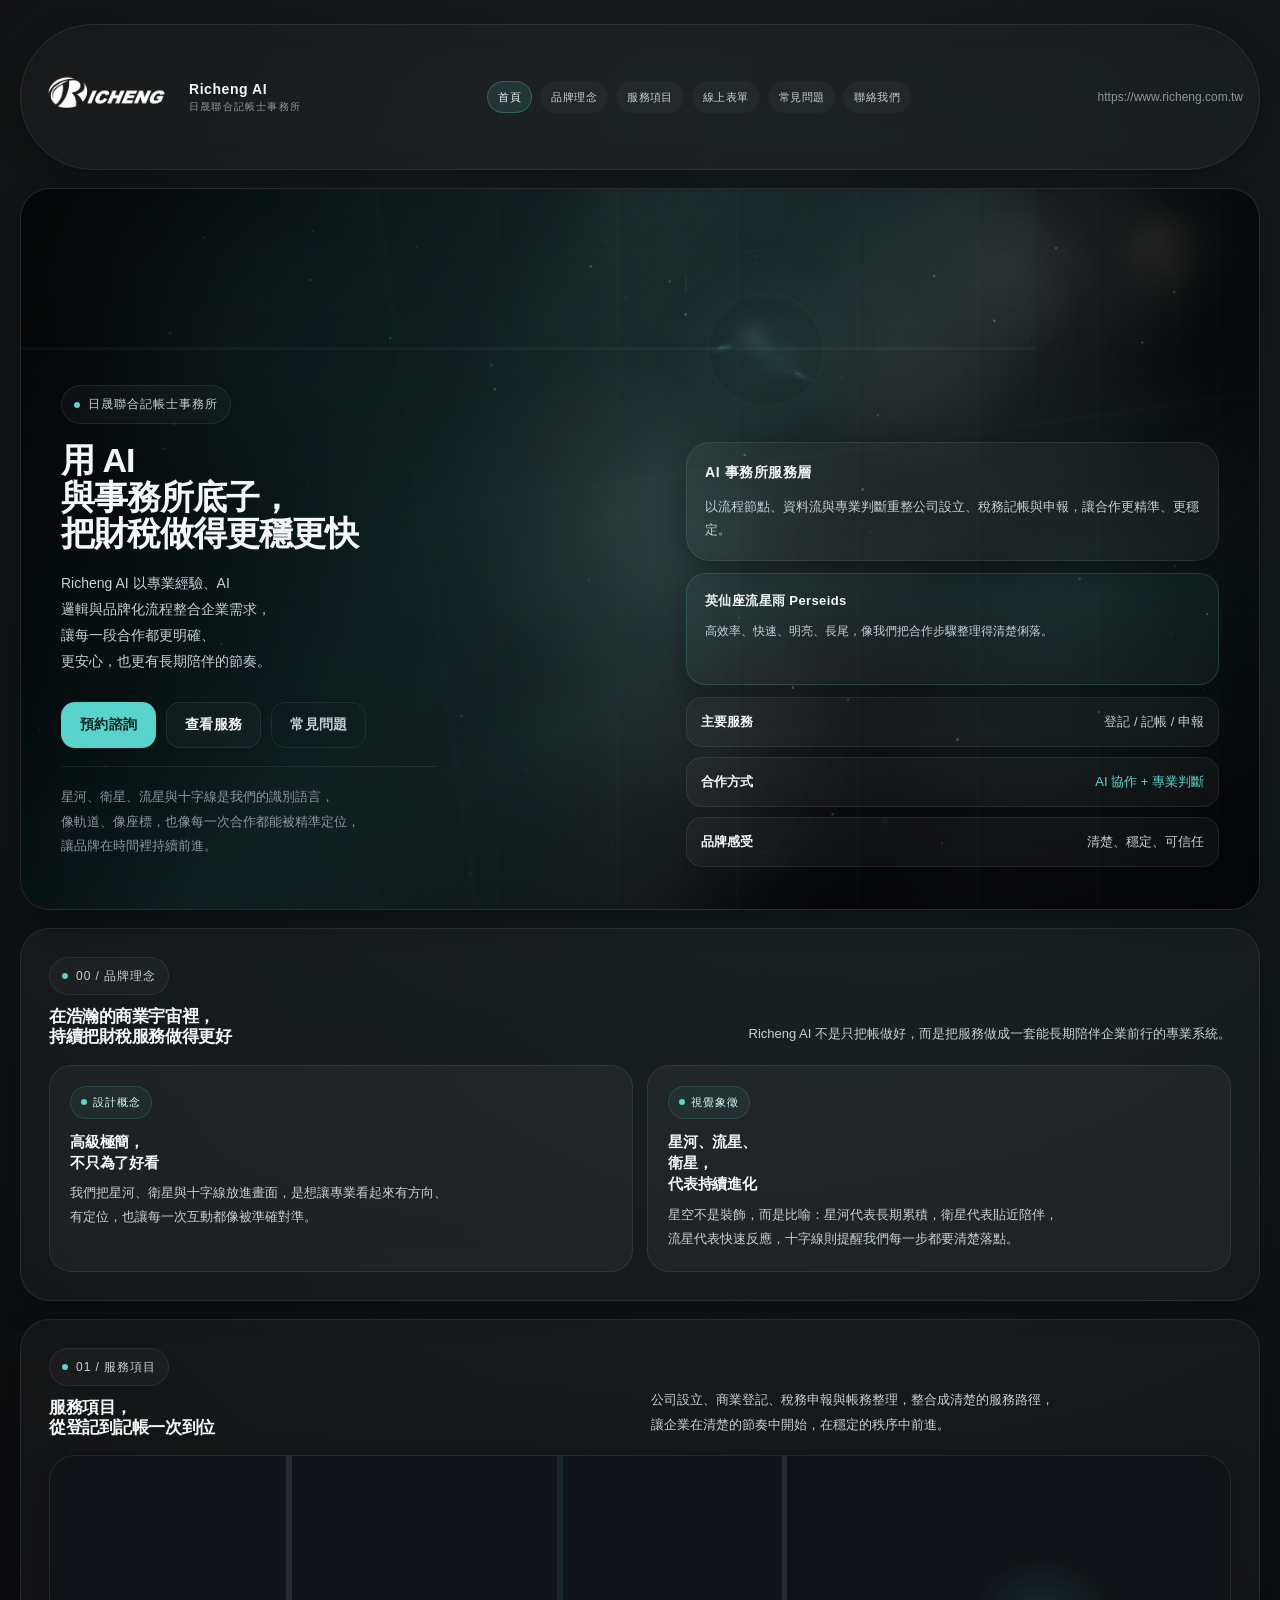
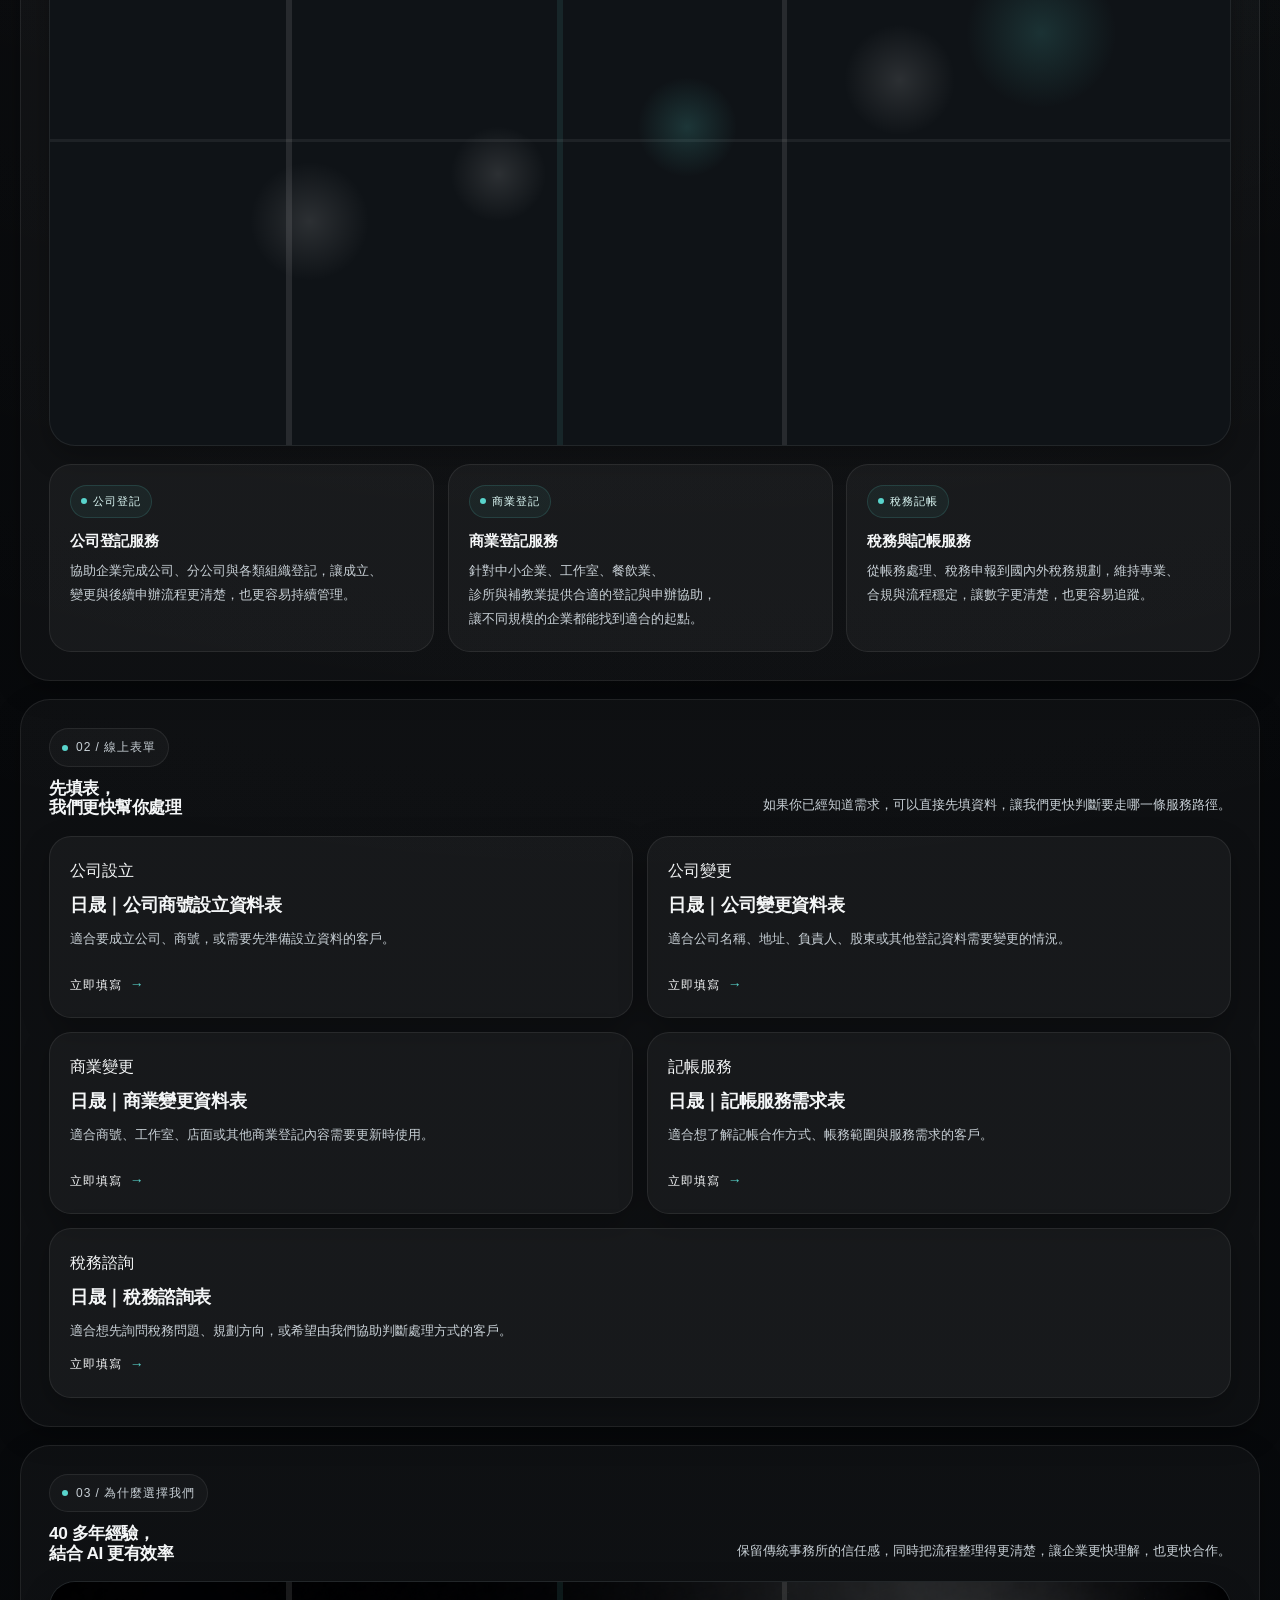
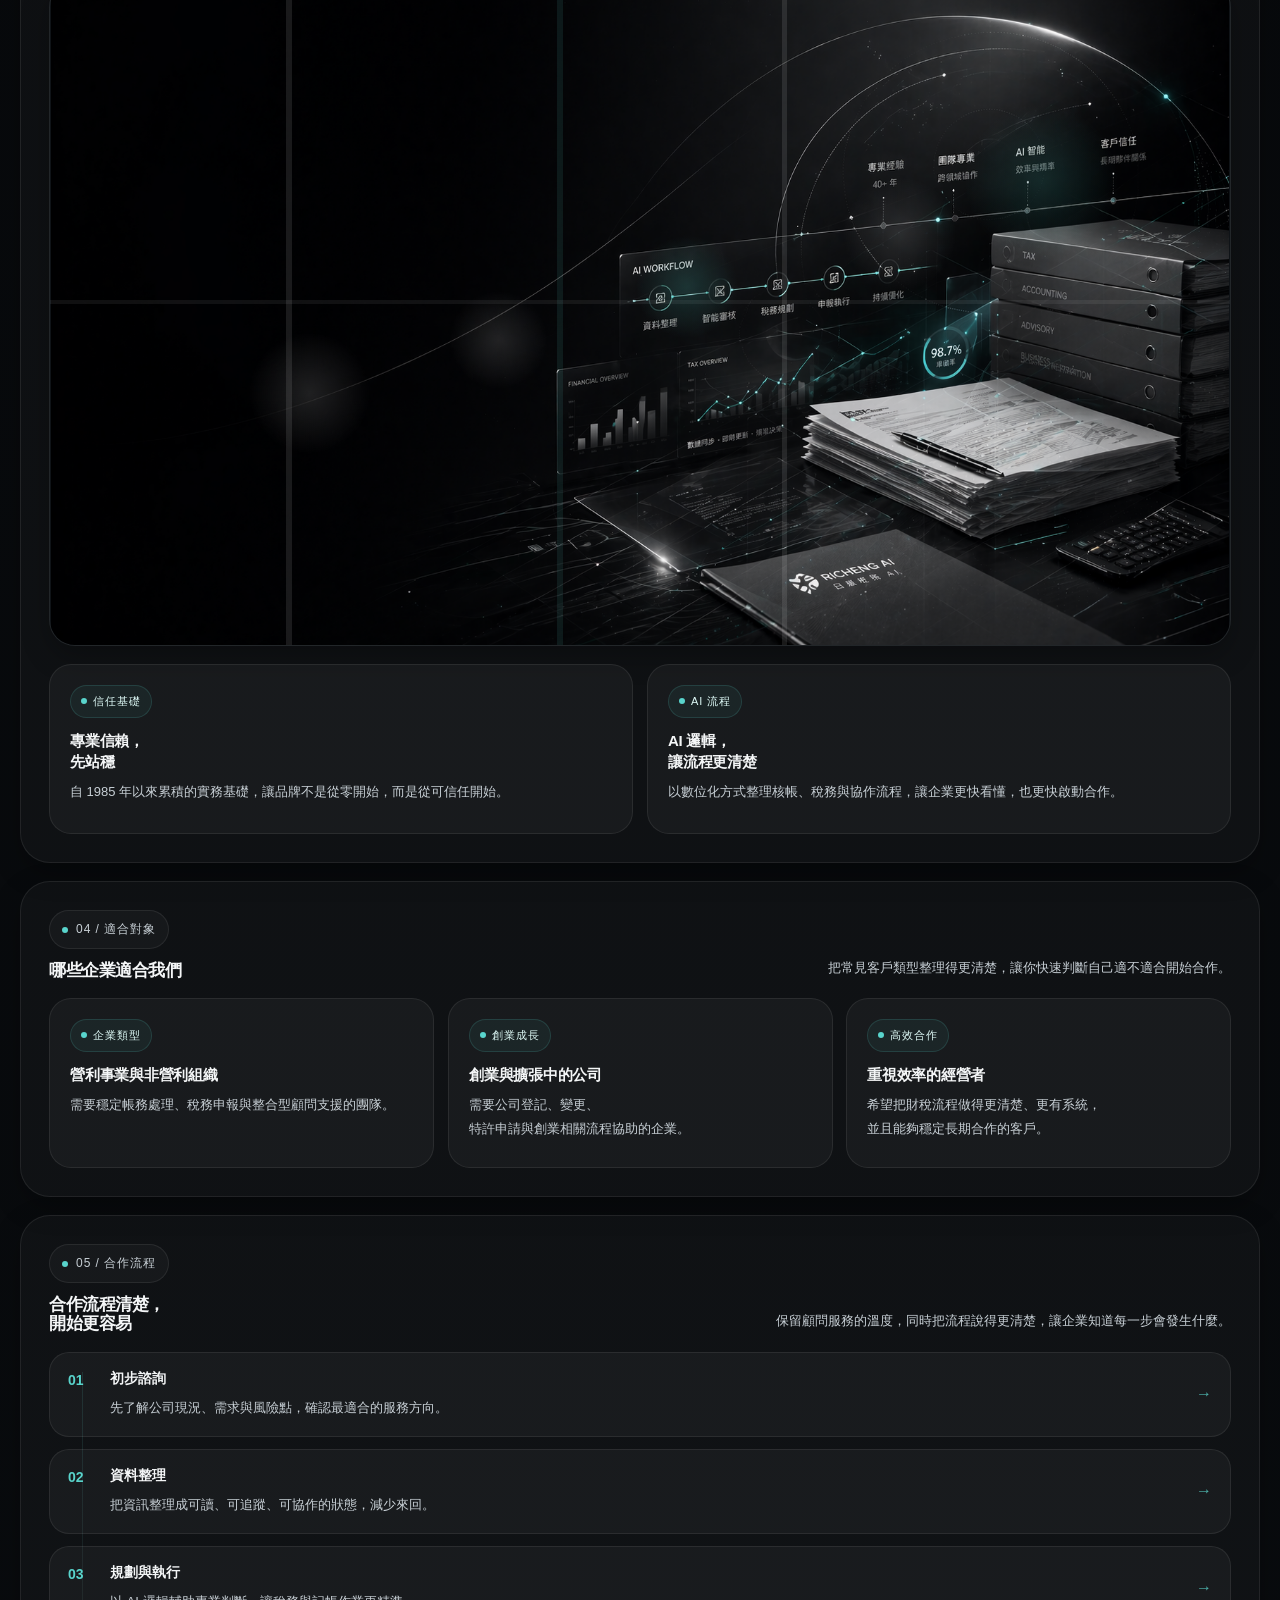
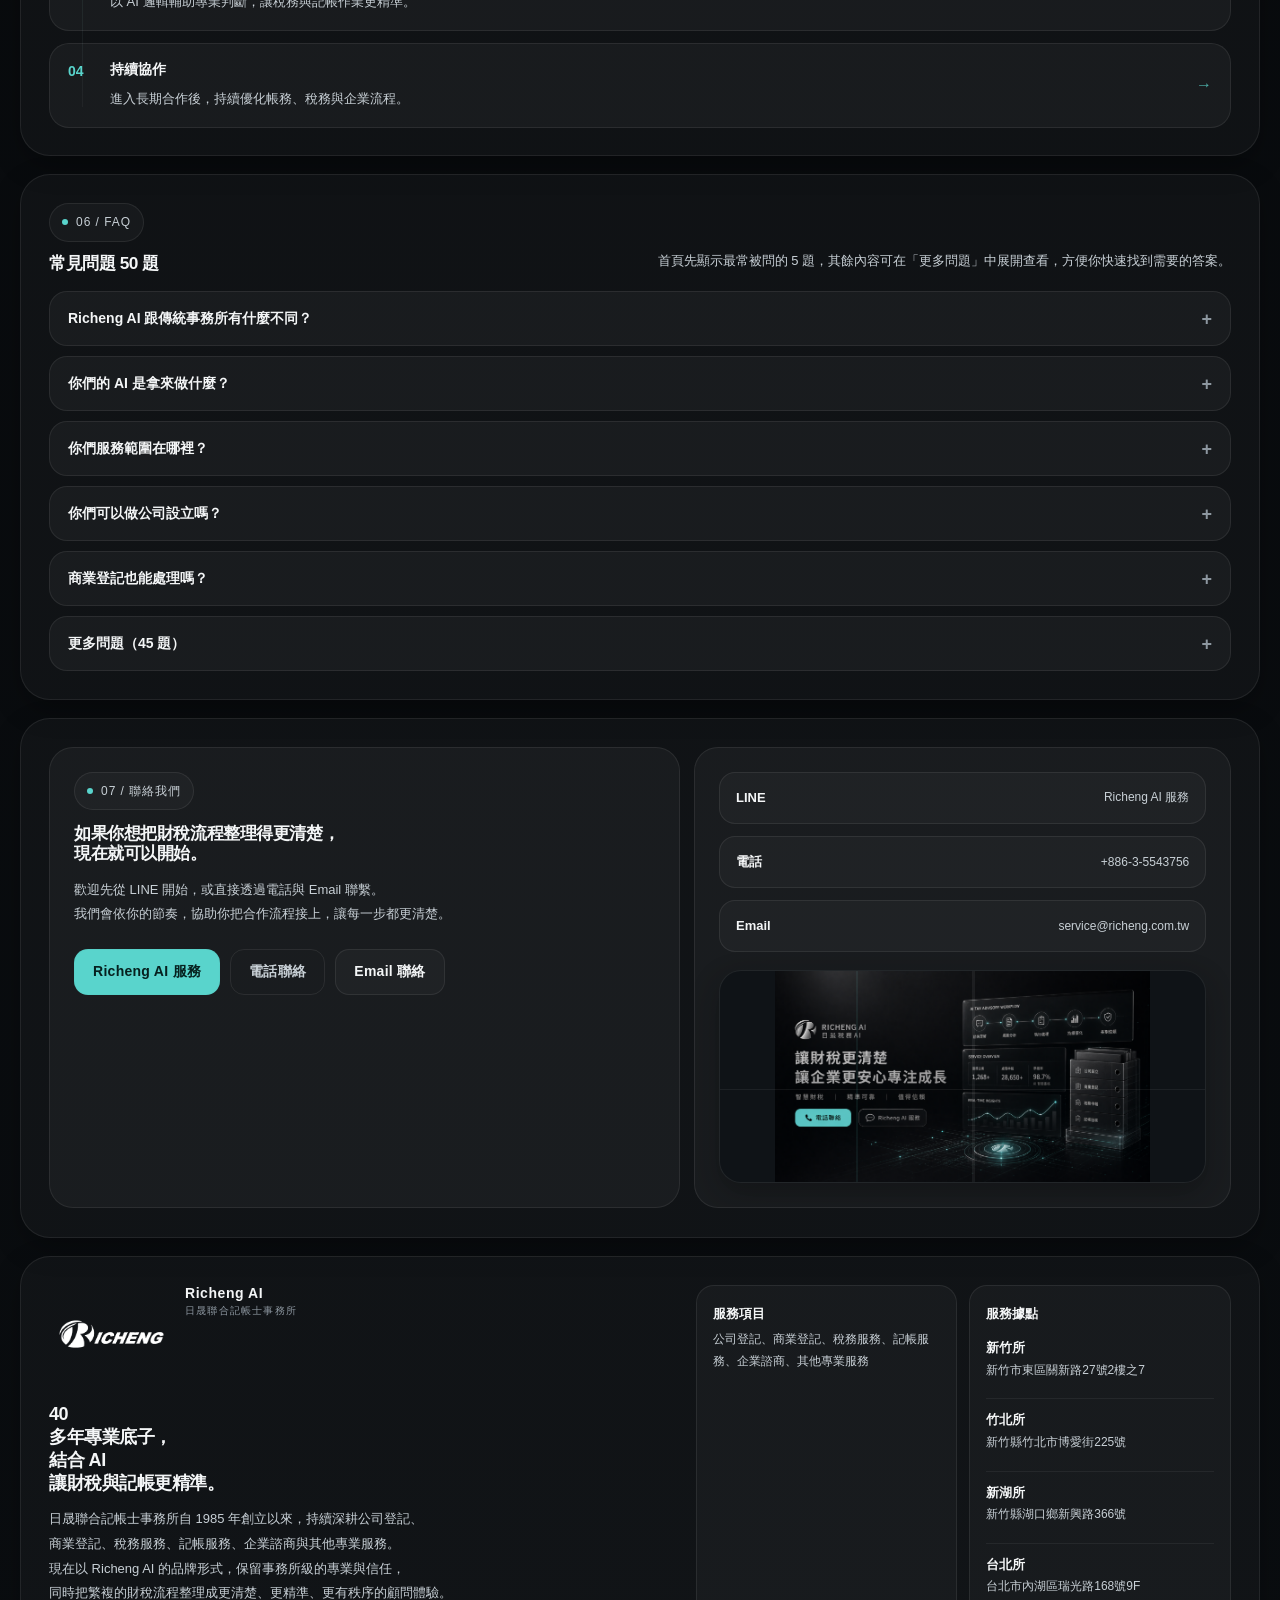
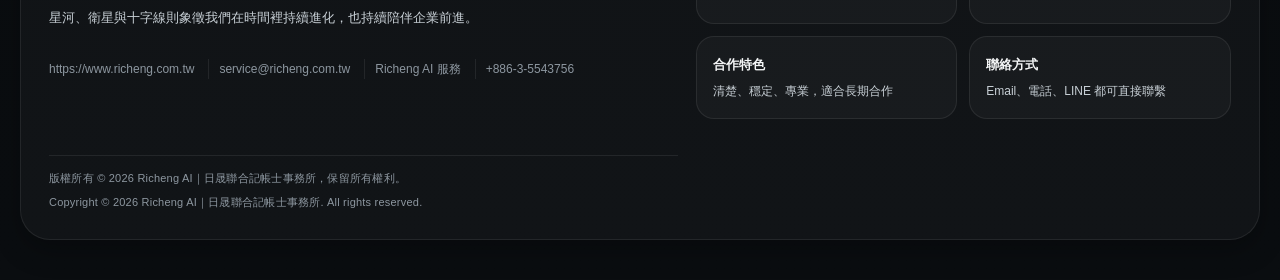
==== commit c4831c39: "update" ====
--- a/index.html
+++ b/index.html
@@ -294,10 +294,21 @@
       }
     }
     @keyframes meteorGlow{
-      0%{ opacity:0; transform:scale(.65); }
-      18%{ opacity:.55; transform:scale(.88); }
-      42%{ opacity:.35; transform:scale(1); }
-      100%{ opacity:0; transform:scale(1.22); }
+      0%{ opacity:0; transform:scale(.55); }
+      14%{ opacity:0; transform:scale(.62); }
+      28%{ opacity:.42; transform:scale(.82); }
+      46%{ opacity:.30; transform:scale(.94); }
+      70%{ opacity:.14; transform:scale(1.05); }
+      100%{ opacity:0; transform:scale(1.16); }
+    }
+    @keyframes meteorGlowMobile{
+      0%{ opacity:0; transform:scale(.45); }
+      16%{ opacity:0; transform:scale(.52); }
+      28%{ opacity:.26; transform:scale(.72); }
+      42%{ opacity:.44; transform:scale(.88); }
+      62%{ opacity:.24; transform:scale(1); }
+      82%{ opacity:.10; transform:scale(1.08); }
+      100%{ opacity:0; transform:scale(1.14); }
     }
     @keyframes haloPulse{
       0%{ opacity:.28; transform:scale(.96); }
@@ -913,7 +924,7 @@
       border-radius:50%;
       background:radial-gradient(circle, rgba(255,255,255,.32), rgba(255,255,255,.14) 34%, rgba(89,212,204,.08) 60%, transparent 82%);
       filter:blur(4px);
-      animation:meteorGlow 3.4s linear forwards;
+      animation:meteorGlow var(--meteor-duration, 1.15s) linear forwards;
       transform-origin:center center;
     }
 
@@ -2931,7 +2942,7 @@
         height:4px;
         opacity:1;
         filter:drop-shadow(0 0 14px rgba(89,212,204,.34));
-        animation:meteorFlyMobile 2.08s linear forwards;
+        animation:meteorFlyMobile var(--meteor-duration, 2.08s) linear forwards;
       }
 
       .meteor.meteor-feature{
@@ -2953,6 +2964,12 @@
         height:60px;
         opacity:1;
         filter:blur(1px);
+        animation:meteorGlowMobile var(--meteor-duration, 2.54s) linear forwards;
+      }
+
+      .meteor::after{
+        animation:meteorGlowMobile var(--meteor-duration, 2.08s) linear forwards;
+        opacity:0;
       }
 
       .hero h1{
@@ -3951,28 +3968,28 @@
           label: 'upper-right',
           sx: [82, 98],
           sy: [6, 20],
-          dx: [-62, -36],
+          dx: [-78, -44],
           dy: [-8, 5]
         },
         {
           label: 'mid-right',
           sx: [79, 97],
           sy: [18, 34],
-          dx: [-58, -30],
+          dx: [-76, -42],
           dy: [-6, 6]
         },
         {
           label: 'core-near',
           sx: [66, 90],
           sy: [22, 42],
-          dx: [-40, -20],
+          dx: [-62, -28],
           dy: [-3, 3]
         },
         {
           label: 'lower-right',
           sx: [76, 96],
           sy: [34, 58],
-          dx: [-50, -26],
+          dx: [-70, -36],
           dy: [-3, 5]
         }
       ];
@@ -4027,7 +4044,7 @@
         const ex = clamp(
           sx + rect.width * rand(pattern.dx[0] / 100, pattern.dx[1] / 100),
           rect.width * -0.26,
-          rect.width * 1.22
+          rect.width * (mobileViewport ? 1.38 : 1.28)
         );
         const ey = clamp(sy + rect.height * rand(pattern.dy[0] / 100, pattern.dy[1] / 100), rect.height * 0.14, rect.height * 0.64);
         const dx = ex - sx;
@@ -4071,6 +4088,7 @@
         meteor.style.animationDuration = isFeatureMeteor
           ? `${rand(mobileViewport ? 1.95 : 1.02, mobileViewport ? 2.54 : 1.18)}s`
           : `${rand(mobileViewport ? 1.0 : 1.16, mobileViewport ? 1.24 : 1.34)}s`;
+        meteor.style.setProperty('--meteor-duration', meteor.style.animationDuration);
         meteor.style.filter = isFeatureMeteor
           ? 'drop-shadow(0 0 16px rgba(89,212,204,.56))'
           : 'drop-shadow(0 0 4px rgba(89,212,204,.16))';
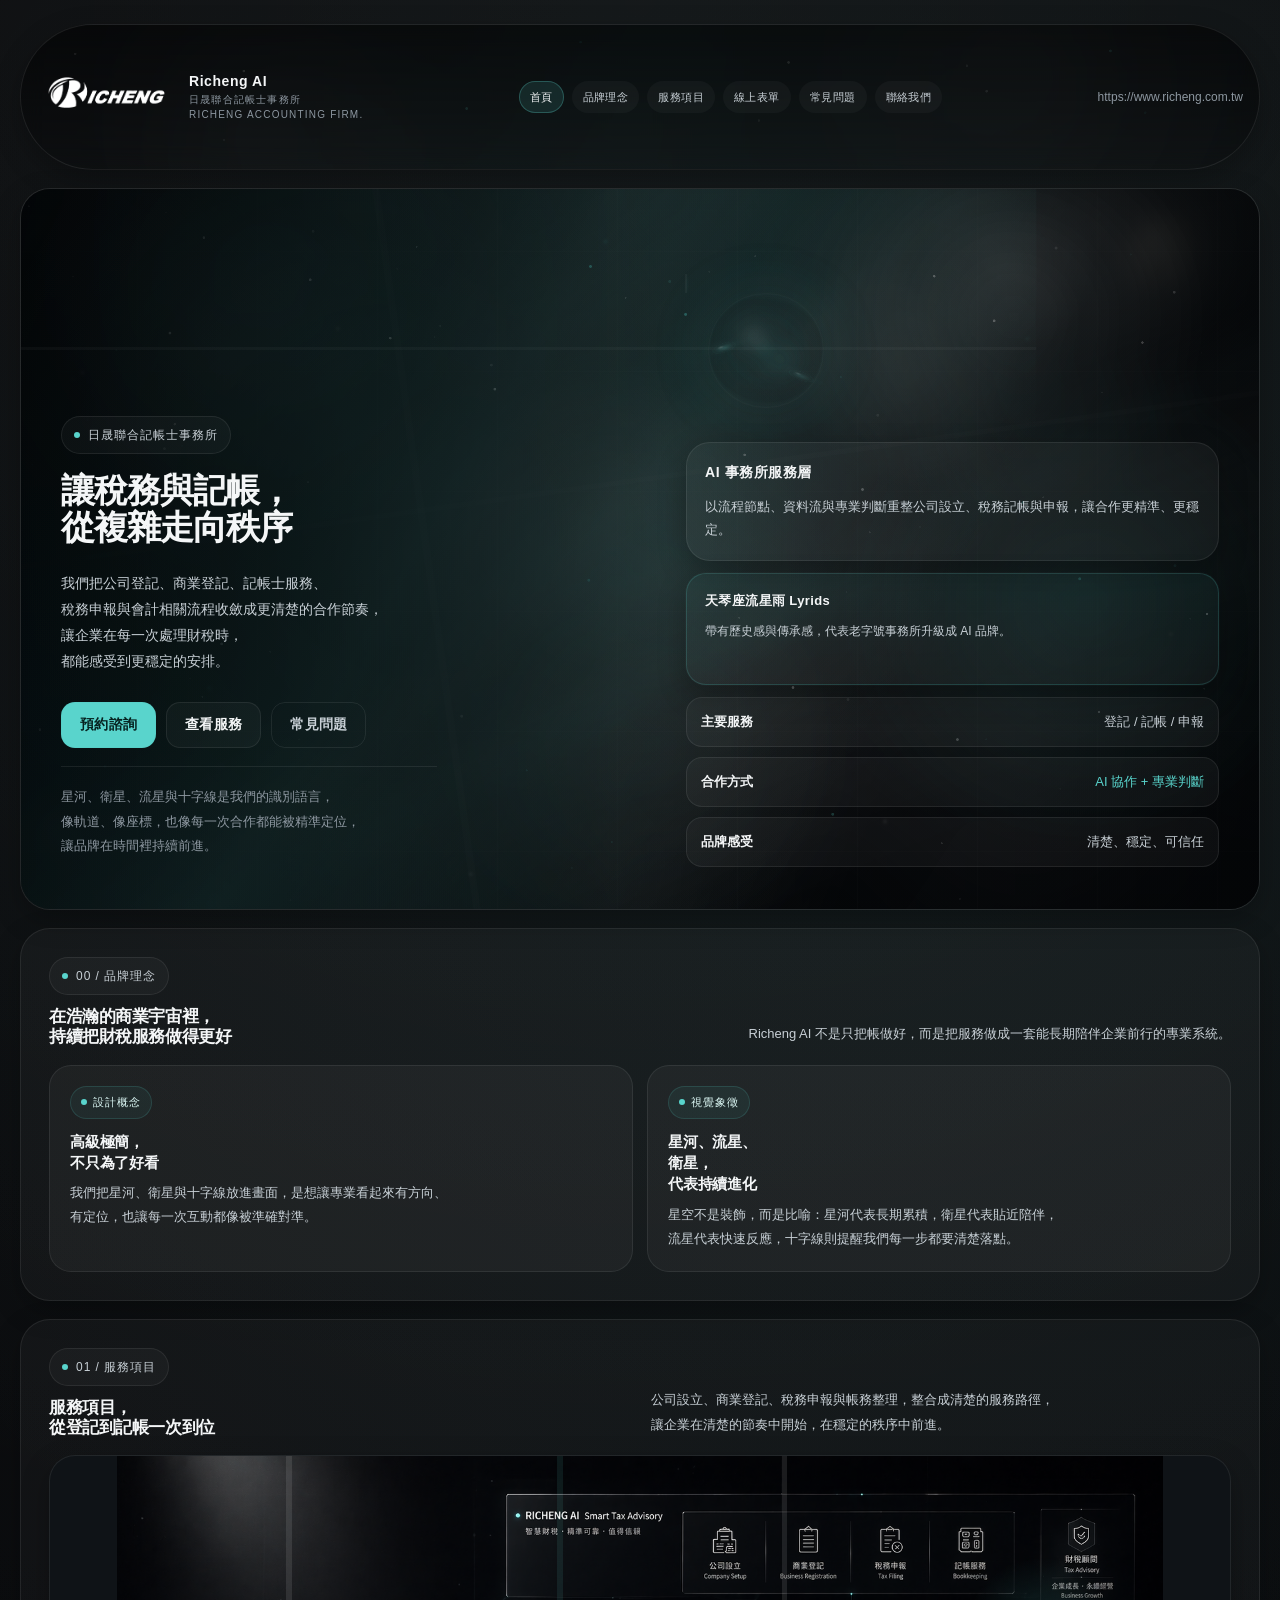
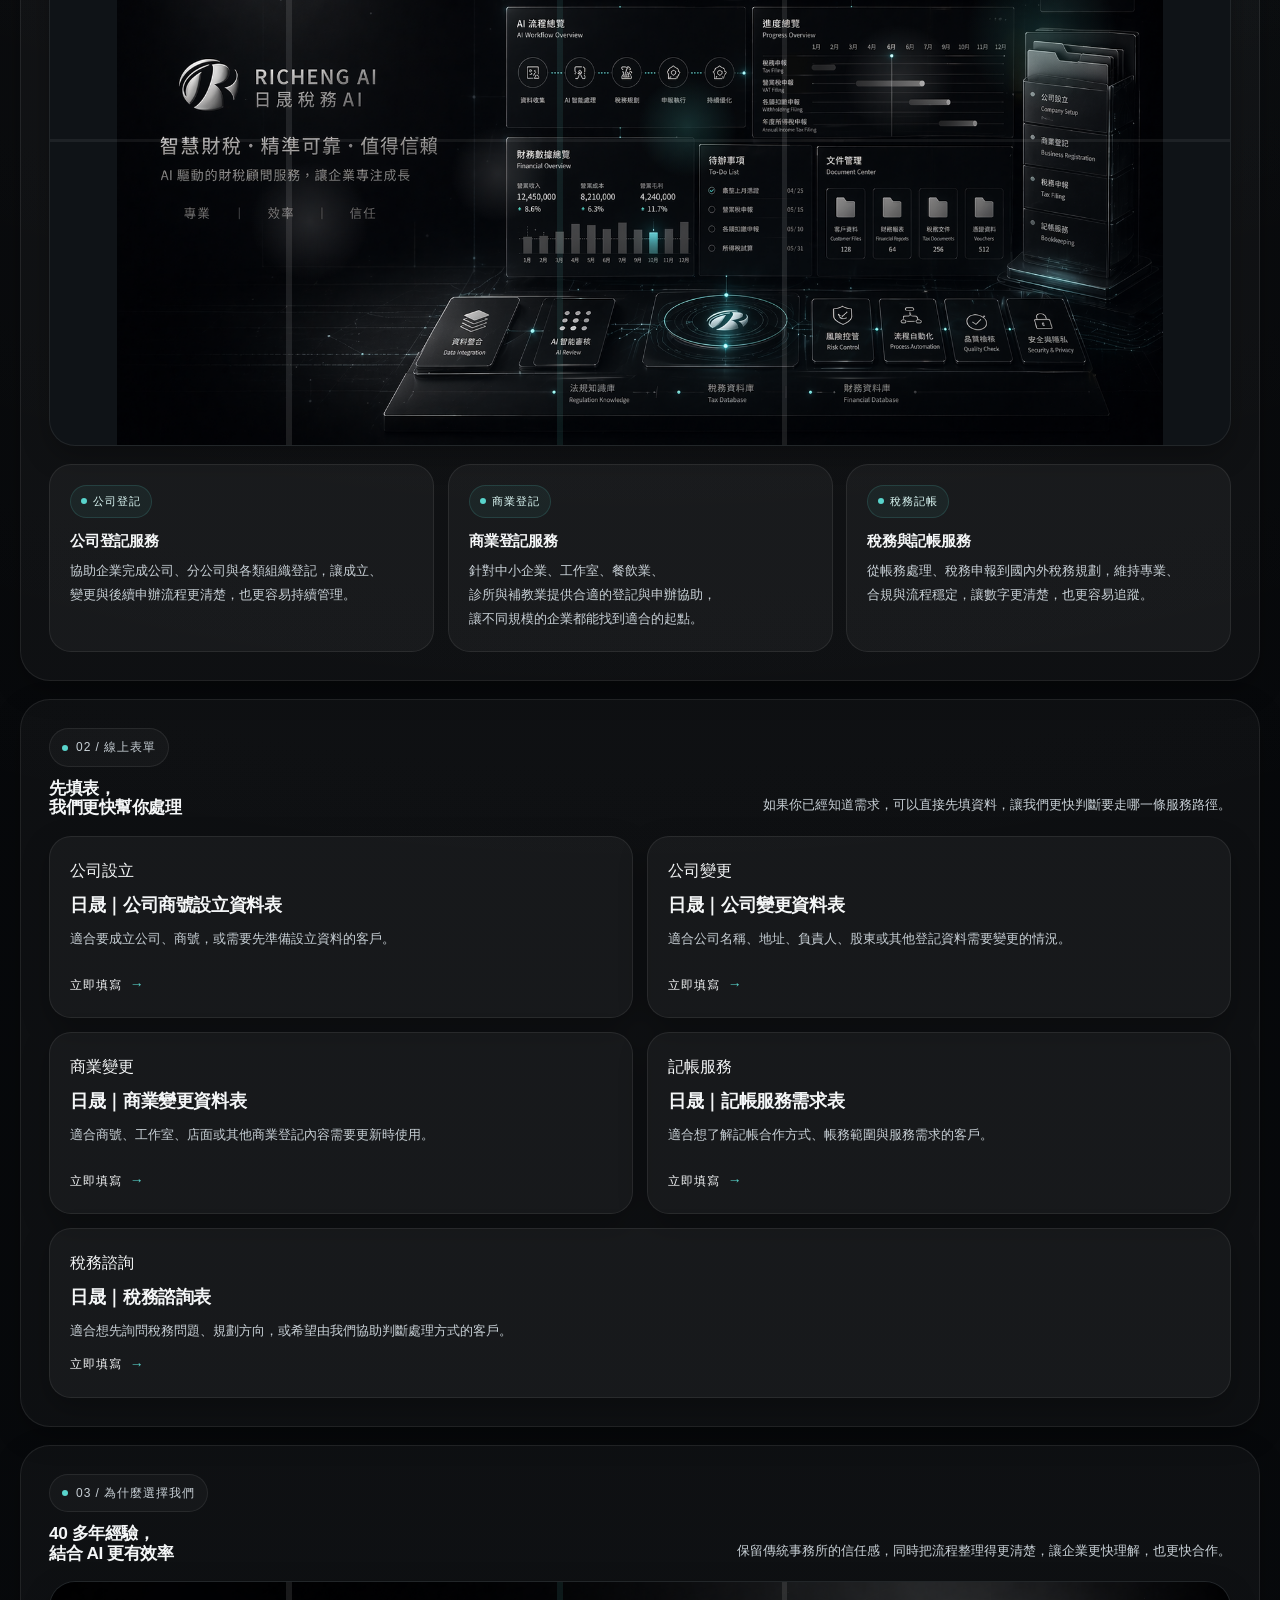
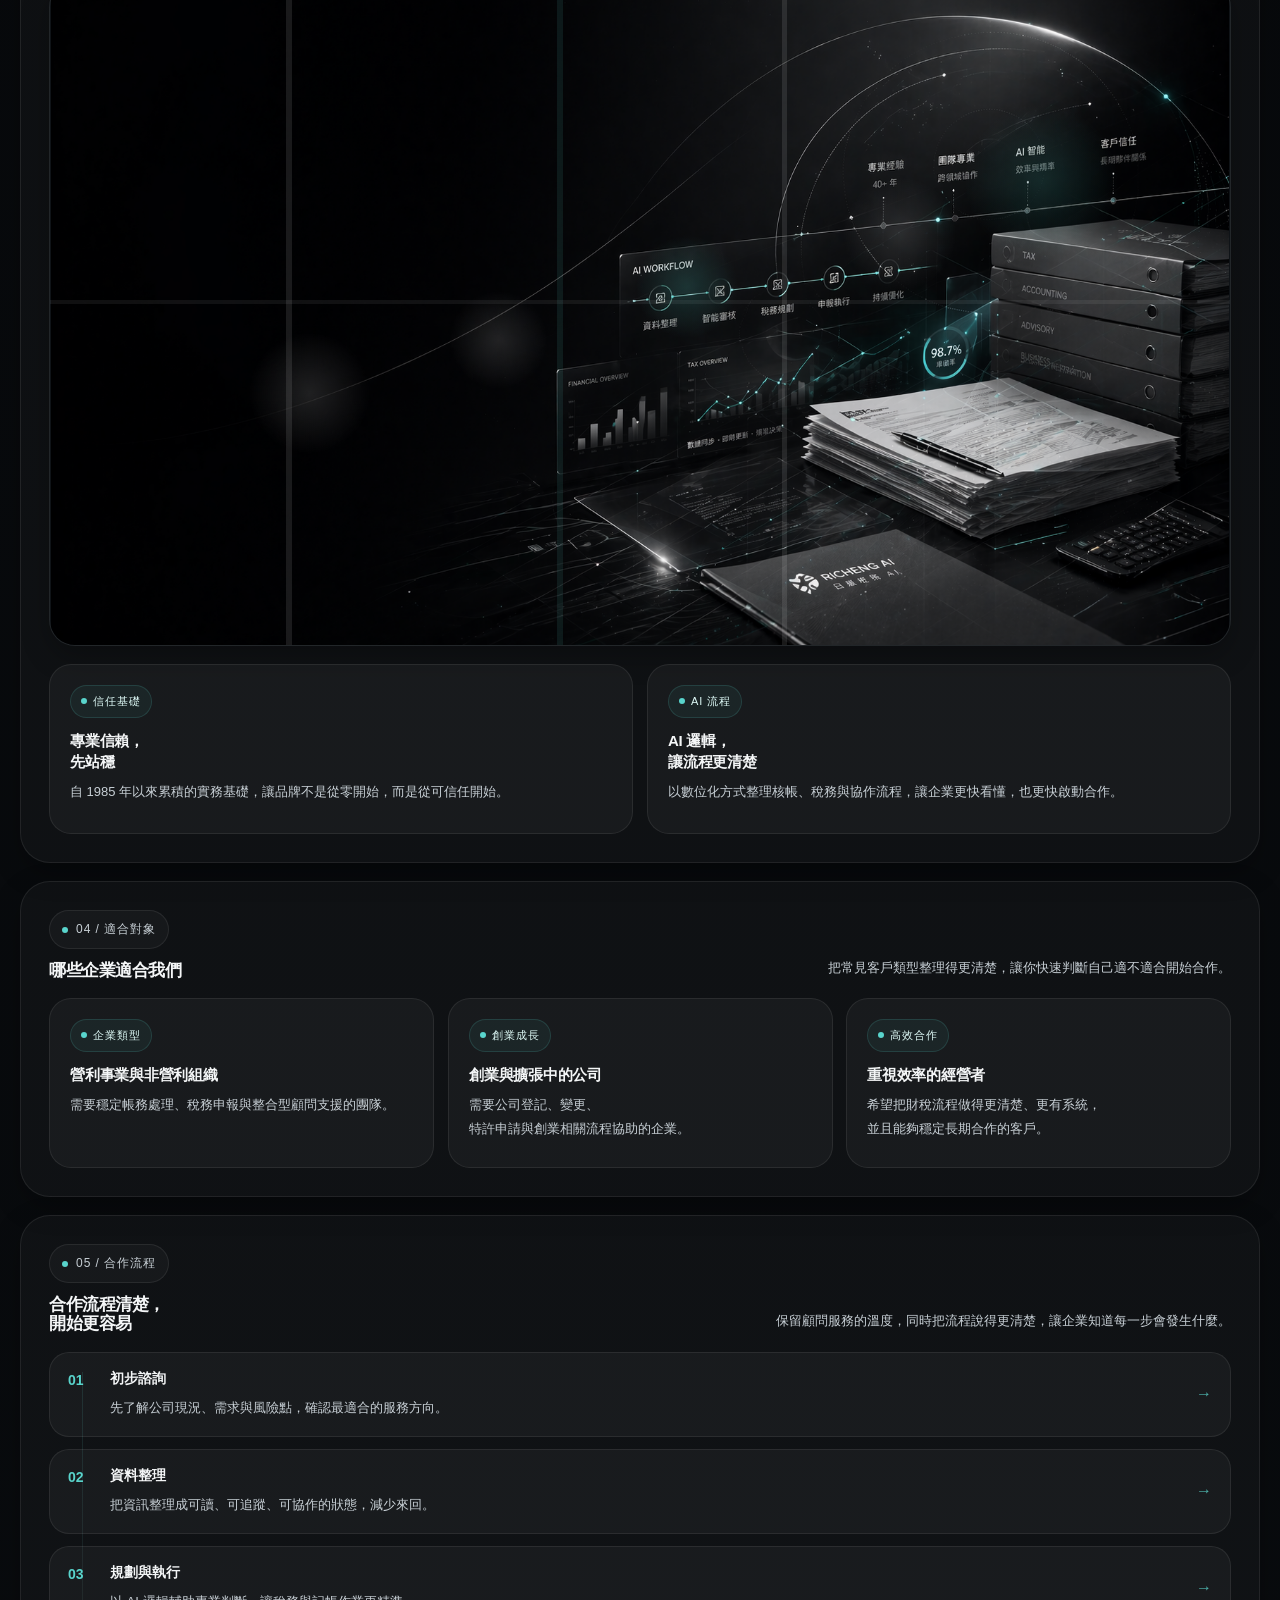
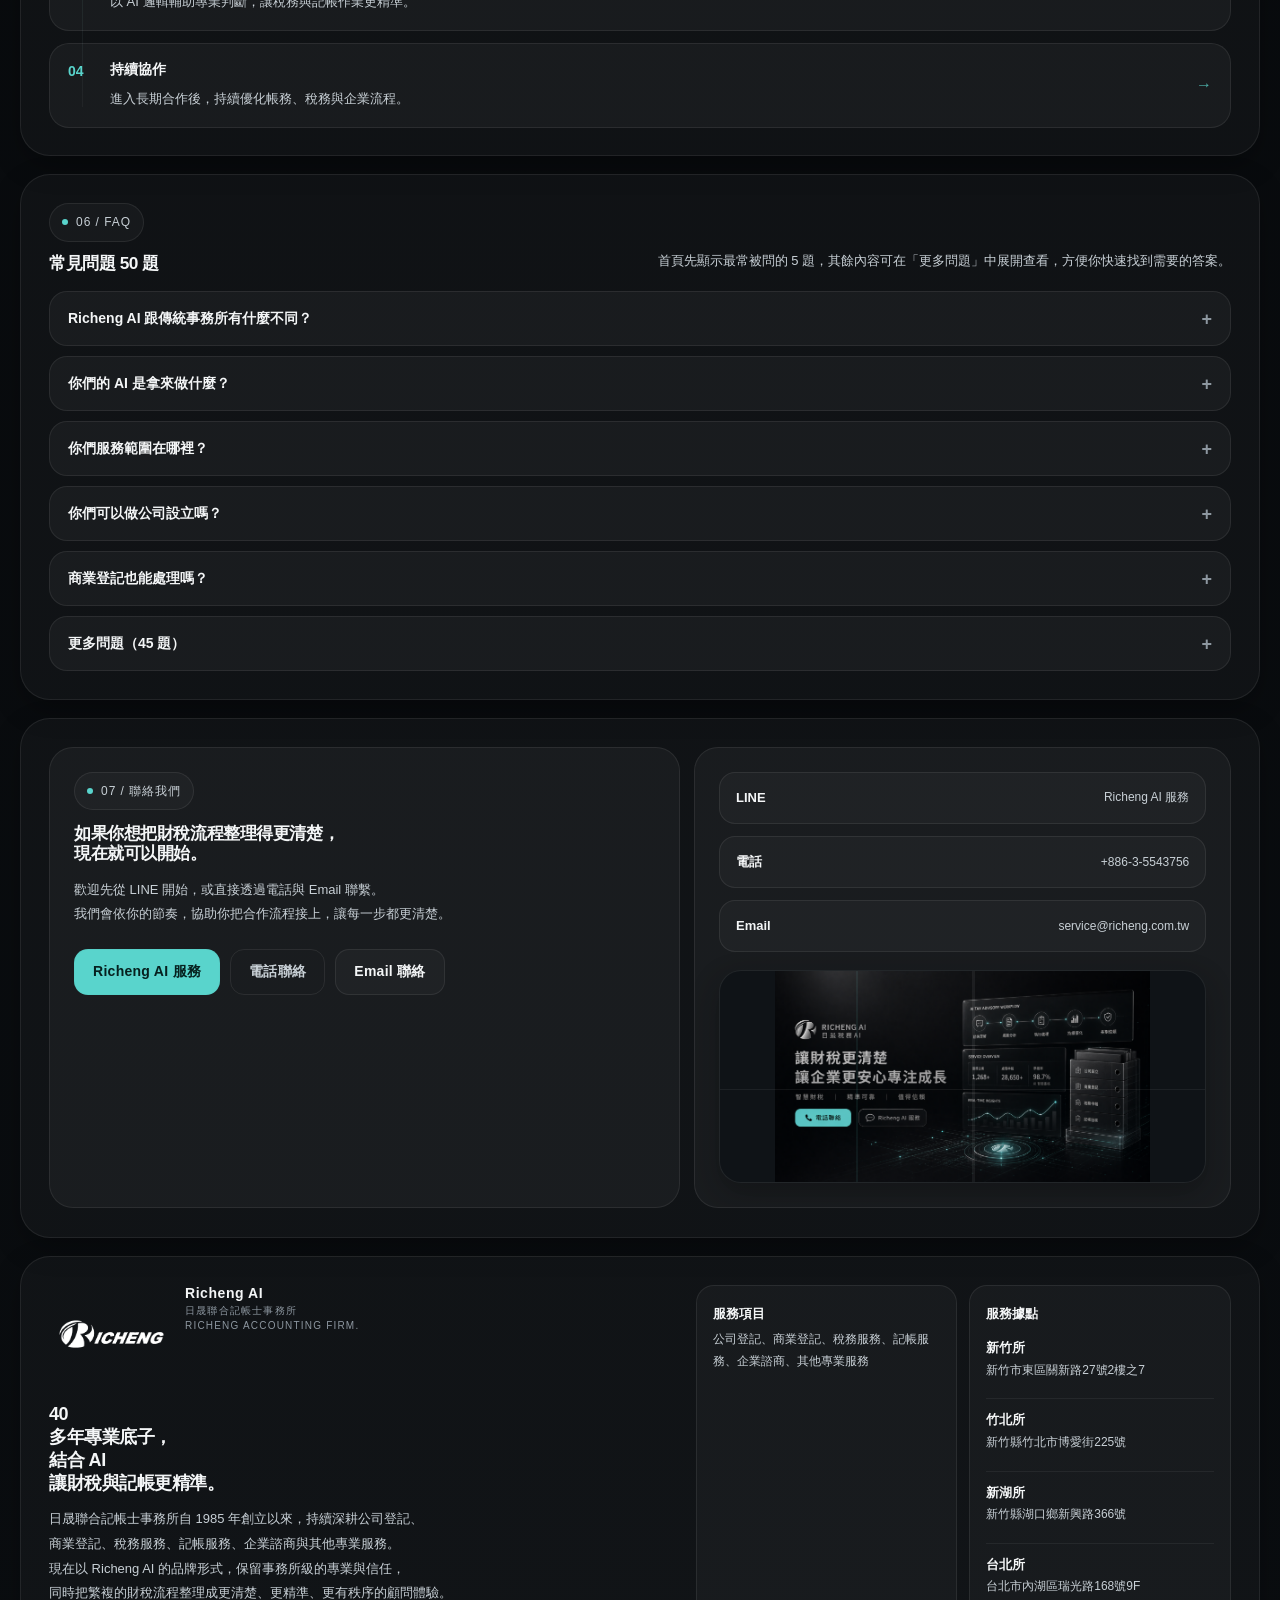
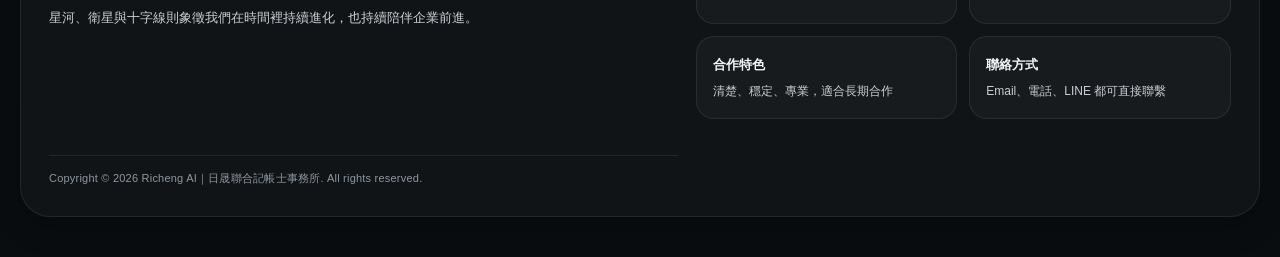
==== commit 68d612ee: "Add files via upload" ====
--- a/index.html
+++ b/index.html
@@ -293,6 +293,33 @@
         filter:blur(var(--blur-end, 0px)) drop-shadow(0 0 8px rgba(89,212,204,.18));
       }
     }
+    @keyframes meteorFlyMobileClean{
+      0%{
+        opacity:0;
+        transform:translate3d(0,0,0) rotate(var(--rot, 18deg)) scale(var(--scale-start, .54));
+        filter:blur(.02px) drop-shadow(0 0 2px rgba(89,212,204,.08));
+      }
+      22%{
+        opacity:0;
+      }
+      34%{
+        opacity:.10;
+      }
+      48%{
+        opacity:.46;
+      }
+      68%{
+        opacity:.84;
+      }
+      84%{
+        opacity:.72;
+      }
+      100%{
+        opacity:0;
+        transform:translate3d(calc(var(--dx, 880px) * 1), calc(var(--dy, 420px) * 1), 0) rotate(var(--rot, 18deg)) scale(var(--scale-end, 1.16));
+        filter:blur(0px) drop-shadow(0 0 3px rgba(89,212,204,.10));
+      }
+    }
     @keyframes meteorGlow{
       0%{ opacity:0; transform:scale(.55); }
       14%{ opacity:0; transform:scale(.62); }
@@ -329,6 +356,8 @@
     }
 
     .topbar{
+      position:relative;
+      overflow:hidden;
       display:flex;
       flex-wrap:nowrap;
       justify-content:space-between;
@@ -337,9 +366,53 @@
       padding:13px 16px;
       border-radius:999px;
       border:1px solid var(--line);
-      background:rgba(255,255,255,.03);
+      background:
+        radial-gradient(circle at 18% 32%, rgba(255,255,255,.12) 0 1px, transparent 1.6px),
+        radial-gradient(circle at 36% 58%, rgba(89,212,204,.12) 0 1px, transparent 1.7px),
+        radial-gradient(circle at 62% 26%, rgba(255,255,255,.10) 0 1px, transparent 1.6px),
+        radial-gradient(circle at 78% 46%, rgba(255,255,255,.08) 0 1px, transparent 1.6px),
+        radial-gradient(circle at 88% 18%, rgba(89,212,204,.10) 0 1px, transparent 1.7px),
+        linear-gradient(180deg, rgba(6,7,8,.72) 0%, rgba(6,7,8,.50) 42%, rgba(6,7,8,.22) 100%);
       backdrop-filter:blur(12px);
       box-shadow:var(--shadow-soft);
+    }
+
+    .topbar::before,
+    .topbar::after{
+      content:"";
+      position:absolute;
+      inset:-18% -10%;
+      pointer-events:none;
+    }
+
+    .topbar::before{
+      background:
+        radial-gradient(circle at 12% 28%, rgba(255,255,255,.26) 0 1px, transparent 1.4px),
+        radial-gradient(circle at 22% 72%, rgba(255,255,255,.14) 0 1px, transparent 1.4px),
+        radial-gradient(circle at 46% 22%, rgba(89,212,204,.20) 0 1px, transparent 1.5px),
+        radial-gradient(circle at 58% 62%, rgba(255,255,255,.16) 0 1px, transparent 1.4px),
+        radial-gradient(circle at 72% 34%, rgba(255,255,255,.20) 0 1px, transparent 1.4px),
+        radial-gradient(circle at 84% 58%, rgba(89,212,204,.16) 0 1px, transparent 1.5px),
+        radial-gradient(circle at 92% 20%, rgba(255,255,255,.12) 0 1px, transparent 1.4px);
+      background-repeat:no-repeat;
+      opacity:.34;
+      filter:blur(.12px);
+      animation:distantTwinkle 16s ease-in-out infinite alternate;
+    }
+
+    .topbar::after{
+      background:
+        linear-gradient(180deg, rgba(2,3,5,.42) 0%, rgba(2,3,5,.18) 54%, transparent 100%),
+        linear-gradient(110deg, transparent 18%, rgba(89,212,204,.06) 50%, transparent 80%),
+        radial-gradient(circle at 76% 34%, rgba(255,255,255,.05), transparent 22%),
+        radial-gradient(circle at 24% 66%, rgba(255,255,255,.04), transparent 18%);
+      opacity:.48;
+      filter:blur(6px);
+    }
+
+    .topbar > *{
+      position:relative;
+      z-index:1;
     }
 
     .topnav{
@@ -2727,56 +2800,74 @@
 
     @media (max-width:760px){
       .page{
-        width:min(100%, calc(100% - 18px));
-        padding-top:14px;
+        width:min(100%, calc(100% - 14px));
+        padding-top:10px;
       }
 
       .topbar{
-        padding:11px 12px;
-        border-radius:24px;
+        display:flex;
         flex-direction:column;
         align-items:stretch;
         gap:10px;
-      }
-
-      .site-tag{
-        display:none;
+        padding:16px 14px;
+        border-radius:28px;
+        background:
+          radial-gradient(circle at 18% 28%, rgba(255,255,255,.08) 0 1px, transparent 1.6px),
+          radial-gradient(circle at 74% 42%, rgba(89,212,204,.08) 0 1px, transparent 1.7px),
+          linear-gradient(180deg, rgba(6,7,8,.76) 0%, rgba(6,7,8,.56) 44%, rgba(6,7,8,.22) 100%);
+        border-color:rgba(255,255,255,.05);
+        box-shadow:0 24px 48px rgba(0,0,0,.58);
+      }
+
+      .brand{
+        width:100%;
+        min-width:0;
+        align-items:center;
+        gap:10px;
       }
 
       .topnav{
         width:100%;
         display:grid;
         grid-template-columns:repeat(3, minmax(0, 1fr));
-        gap:6px 8px;
+        gap:5px;
         overflow:visible;
         margin-top:0;
       }
 
-      .brand{
-        width:100%;
+      .site-tag{
+        display:none;
       }
 
       .topnav a{
         width:100%;
-        padding:7px 6px;
-        font-size:9px;
+        min-height:44px;
+        padding:6px 4px;
+        border-radius:14px;
+        background:rgba(255,255,255,.025);
+        border-color:rgba(255,255,255,.04);
+        font-size:10px;
+        font-weight:600;
         text-align:center;
         white-space:normal;
-        line-height:1.2;
+        line-height:1.1;
+        display:flex;
+        align-items:center;
+        justify-content:center;
       }
 
       .brand-logo{
-        width:clamp(92px, 30vw, 130px);
+        width:clamp(100px, 30vw, 136px);
       }
 
       .brand-copy strong{
-        font-size:13px;
+        font-size:14px;
       }
 
       .brand-copy span{
-        font-size:10px;
+        font-size:9px;
         margin-top:3px;
-        letter-spacing:.10em;
+        letter-spacing:.08em;
       }
 
       .footer-brand .brand{
@@ -2869,8 +2960,8 @@
 
       .hero-overlay{
         background:
-          linear-gradient(90deg, rgba(2,3,5,.74) 0%, rgba(2,3,5,.48) 22%, rgba(2,3,5,.18) 52%, rgba(2,3,5,.48) 100%),
-          linear-gradient(180deg, rgba(2,3,5,.10), rgba(2,3,5,.10));
+          linear-gradient(90deg, rgba(2,3,5,.92) 0%, rgba(2,3,5,.70) 22%, rgba(2,3,5,.24) 52%, rgba(2,3,5,.68) 100%),
+          linear-gradient(180deg, rgba(2,3,5,.16), rgba(2,3,5,.16));
       }
 
       .hero-copy{
@@ -2890,26 +2981,59 @@
       }
 
       .core-grid{
-        display:none;
+        display:block;
+        left:18%;
+        right:18%;
+        top:18%;
+        bottom:18%;
+        border-radius:50%;
+        background:
+          linear-gradient(90deg, transparent 0 49.4%, rgba(89,212,204,.18) 49.4% 50.6%, transparent 50.6% 100%),
+          linear-gradient(180deg, transparent 0 49.4%, rgba(89,212,204,.18) 49.4% 50.6%, transparent 50.6% 100%),
+          radial-gradient(circle at 50% 50%, rgba(89,212,204,.05), transparent 58%);
+        opacity:.26;
+        filter:blur(.15px);
+        mix-blend-mode:screen;
+        animation:orbitDrift 34s ease-in-out infinite alternate;
       }
 
       .core-brain{
-        left:36%;
-        right:36%;
-        top:36%;
-        bottom:36%;
+        left:33%;
+        right:33%;
+        top:33%;
+        bottom:33%;
         opacity:.88;
       }
 
       .core-arc{
-        display:none;
+        left:20%;
+        right:20%;
+        top:20%;
+        bottom:20%;
+        display:block;
+        border-radius:50%;
+        background:
+          conic-gradient(from 18deg,
+            transparent 0 10%,
+            rgba(255,255,255,.08) 10% 11.5%,
+            transparent 11.5% 24%,
+            rgba(89,212,204,.08) 24% 26%,
+            transparent 26% 43%,
+            rgba(255,255,255,.06) 43% 44.5%,
+            transparent 44.5% 66%,
+            rgba(89,212,204,.07) 66% 68%,
+            transparent 68% 100%);
+        opacity:.22;
+        filter:blur(.35px);
+        mix-blend-mode:screen;
+        animation:orbitDrift 24s ease-in-out infinite alternate;
       }
 
       .core-pulse{
-        left:26%;
-        right:26%;
-        top:26%;
-        bottom:26%;
+        left:29%;
+        right:29%;
+        top:29%;
+        bottom:29%;
       }
 
       .robot-core .orbit{
@@ -2917,59 +3041,54 @@
       }
 
       .sun-track{
-        inset:13% 12% 15% 10%;
+        inset:11% 10% 13% 8%;
       }
 
       .moon-track{
-        inset:16% 10% 11% 14%;
+        inset:14% 8% 9% 12%;
       }
 
       .robot-core .sun{
-        width:10%;
-        height:10%;
-        left:10%;
-        top:18%;
+        width:13%;
+        height:13%;
+        left:8%;
+        top:15%;
       }
 
       .robot-core .moon{
-        width:9%;
-        height:9%;
-        right:10%;
-        bottom:14%;
+        width:12%;
+        height:12%;
+        right:8%;
+        bottom:11%;
       }
 
       .meteor{
-        height:4px;
+        height:5px;
         opacity:1;
-        filter:drop-shadow(0 0 14px rgba(89,212,204,.34));
-        animation:meteorFlyMobile var(--meteor-duration, 2.08s) linear forwards;
+        filter:drop-shadow(0 0 9px rgba(89,212,204,.24));
+        animation:meteorFlyMobileClean var(--meteor-duration, 2.08s) linear forwards;
       }
 
       .meteor.meteor-feature{
-        height:7px;
+        height:6px;
         opacity:1;
-        filter:drop-shadow(0 0 22px rgba(89,212,204,.52));
+        filter:drop-shadow(0 0 12px rgba(89,212,204,.30));
         animation-duration:2.54s;
       }
 
       .meteor.meteor-feature::before{
-        height:42px;
-        width:240%;
-        opacity:.74;
+        height:26px;
+        width:180%;
+        opacity:.48;
         filter:blur(2px);
       }
 
       .meteor.meteor-feature::after{
-        width:92px;
-        height:60px;
-        opacity:1;
-        filter:blur(1px);
-        animation:meteorGlowMobile var(--meteor-duration, 2.54s) linear forwards;
+        display:none;
       }
 
       .meteor::after{
-        animation:meteorGlowMobile var(--meteor-duration, 2.08s) linear forwards;
-        opacity:0;
+        display:none;
       }
 
       .hero h1{
@@ -3236,6 +3355,7 @@
         <div class="brand-copy">
           <strong>Richeng AI</strong>
           <span>日晟聯合記帳士事務所</span>
+          <span>RICHENG ACCOUNTING FIRM.</span>
         </div>
       </div>
       <nav class="topnav" aria-label="主導覽">
@@ -3772,6 +3892,7 @@
             <div class="brand-copy">
               <strong>Richeng AI</strong>
               <span>日晟聯合記帳士事務所</span>
+              <span>RICHENG ACCOUNTING FIRM.</span>
             </div>
           </div>
           <h3>40 多年專業底子，結合 AI 讓財稅與記帳更精準。</h3>
@@ -3780,12 +3901,6 @@
             現在以 Richeng AI 的品牌形式，保留事務所級的專業與信任，同時把繁複的財稅流程整理成更清楚、更精準、更有秩序的顧問體驗。
             星河、衛星與十字線則象徵我們在時間裡持續進化，也持續陪伴企業前進。
           </p>
-          <div class="footer-rail">
-            <span>https://www.richeng.com.tw</span>
-            <span>service@richeng.com.tw</span>
-            <span>Richeng AI 服務</span>
-            <span>+886-3-5543756</span>
-          </div>
         </div>
         <div class="footer-links">
           <div class="footer-link">
@@ -3821,7 +3936,6 @@
           </div>
         </div>
         <div class="footer-bottom">
-          <span>版權所有 © 2026 Richeng AI｜日晟聯合記帳士事務所，保留所有權利。</span>
           <span>Copyright © 2026 Richeng AI｜日晟聯合記帳士事務所. All rights reserved.</span>
         </div>
       </div>
@@ -4027,7 +4141,7 @@
       };
 
       const spawn = (forceFeature = false, forcedPatternIndex = null) => {
-        if (activeMeteors >= 3) return;
+        if (activeMeteors >= (mobileViewport ? 1 : 3)) return;
 
         paintMeteorStory();
         maybeStartPeak();
@@ -4124,19 +4238,14 @@
 
       paintMeteorStory();
       if (mobileViewport) {
-        hero.classList.add('peak-night');
         let mobileMeteorIndex = 0;
         const kickMobileMeteor = () => {
-          spawn(true, mobileMeteorIndex % 2 === 0 ? 1 : 2);
+          spawn(mobileMeteorIndex % 3 === 0, mobileMeteorIndex % 3);
           mobileMeteorIndex += 1;
         };
-        window.setTimeout(kickMobileMeteor, 140);
-        window.setTimeout(kickMobileMeteor, 780);
-        window.setTimeout(() => spawn(true, 1), 5800);
-        window.setInterval(kickMobileMeteor, 2200);
-        window.setTimeout(() => {
-          if (!inPeak()) hero.classList.remove('peak-night');
-        }, 4200);
+        window.setTimeout(kickMobileMeteor, 680);
+        window.setTimeout(kickMobileMeteor, 4900);
+        window.setInterval(kickMobileMeteor, 6200);
       } else {
         window.setTimeout(spawn, rand(240, 900));
       }
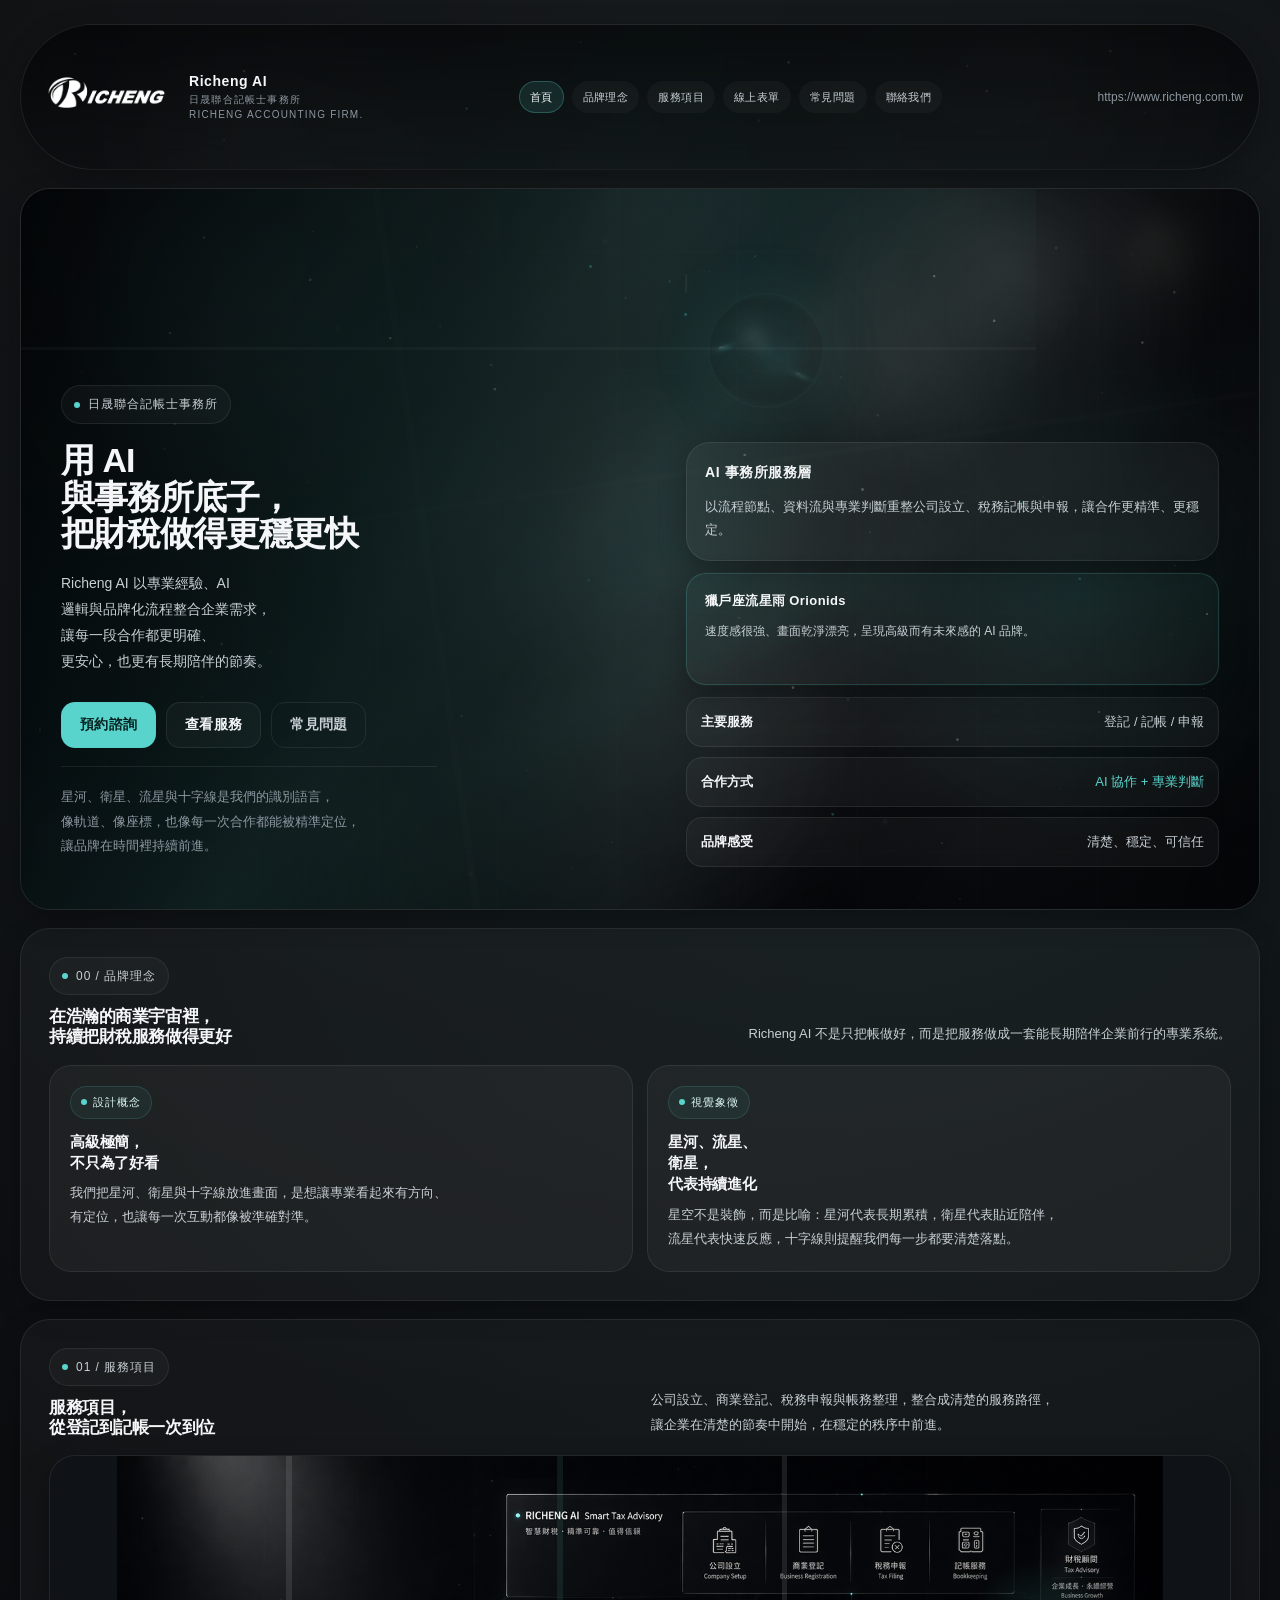
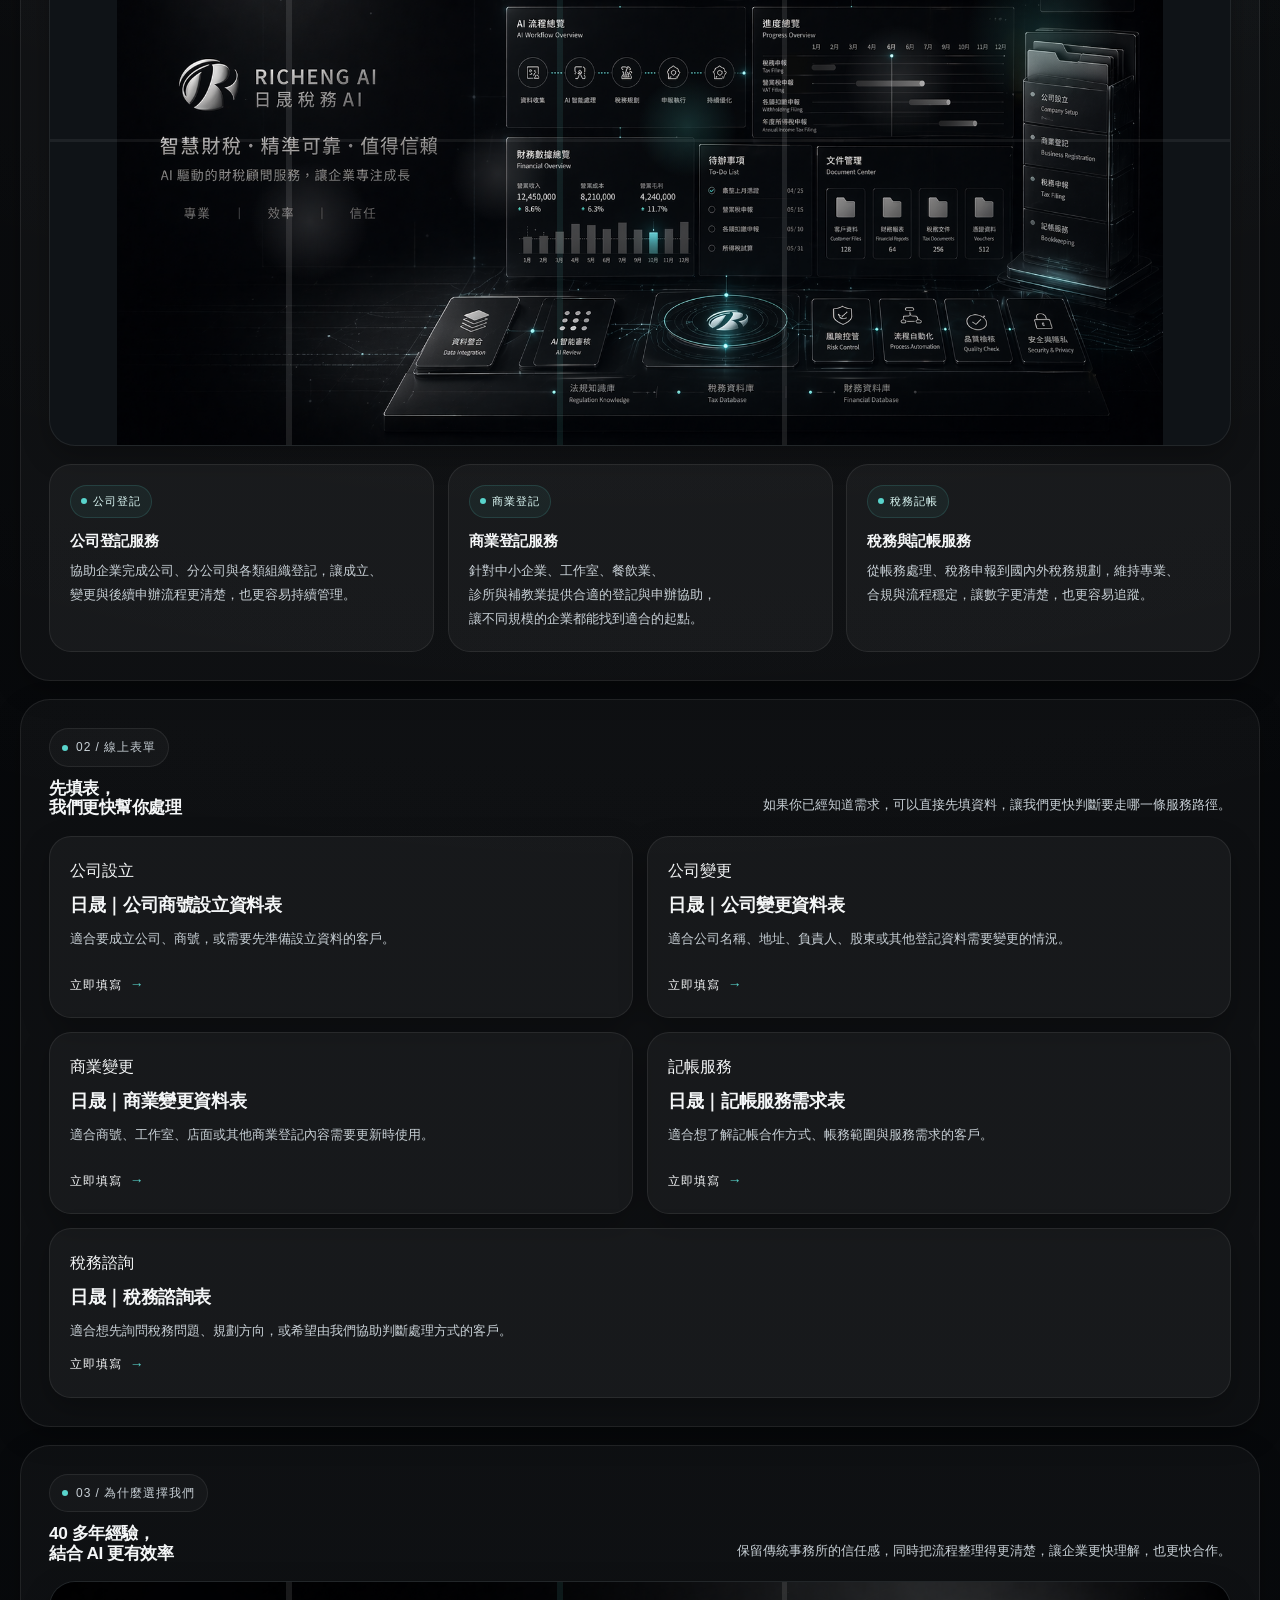
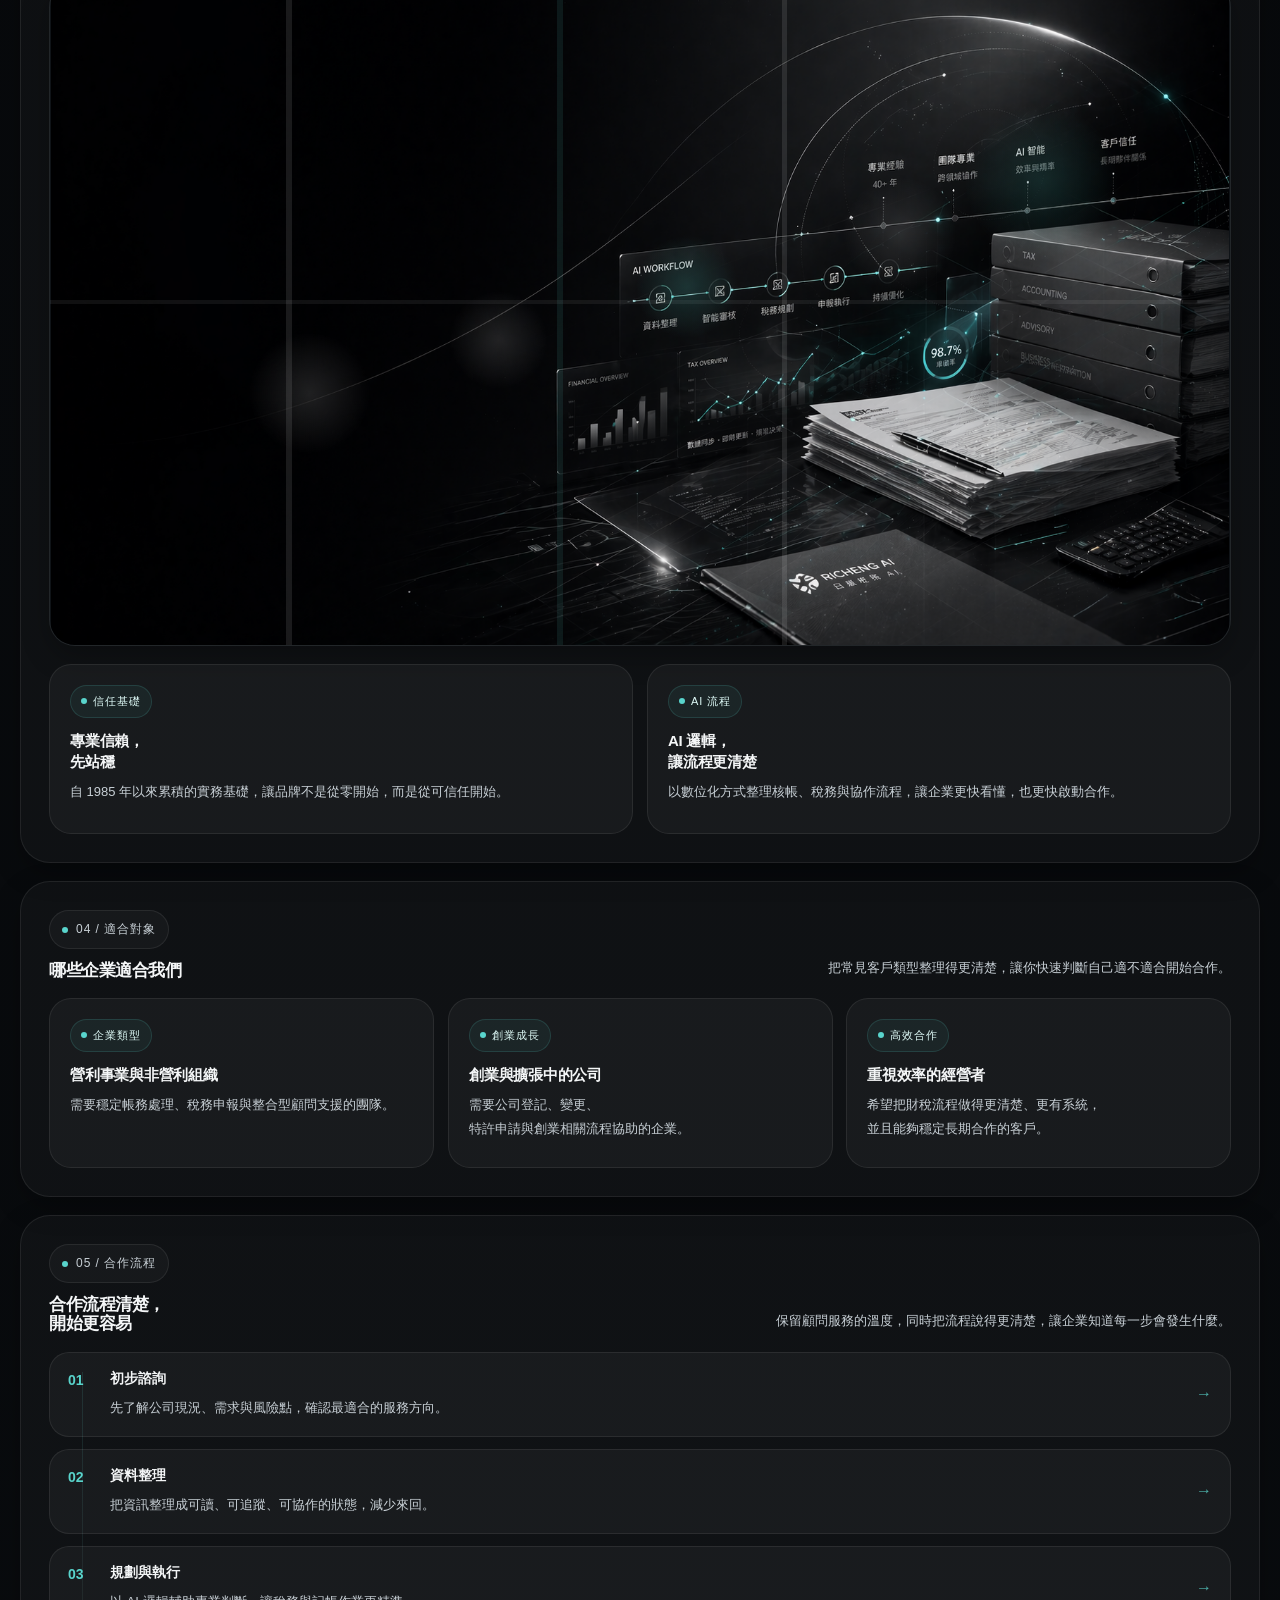
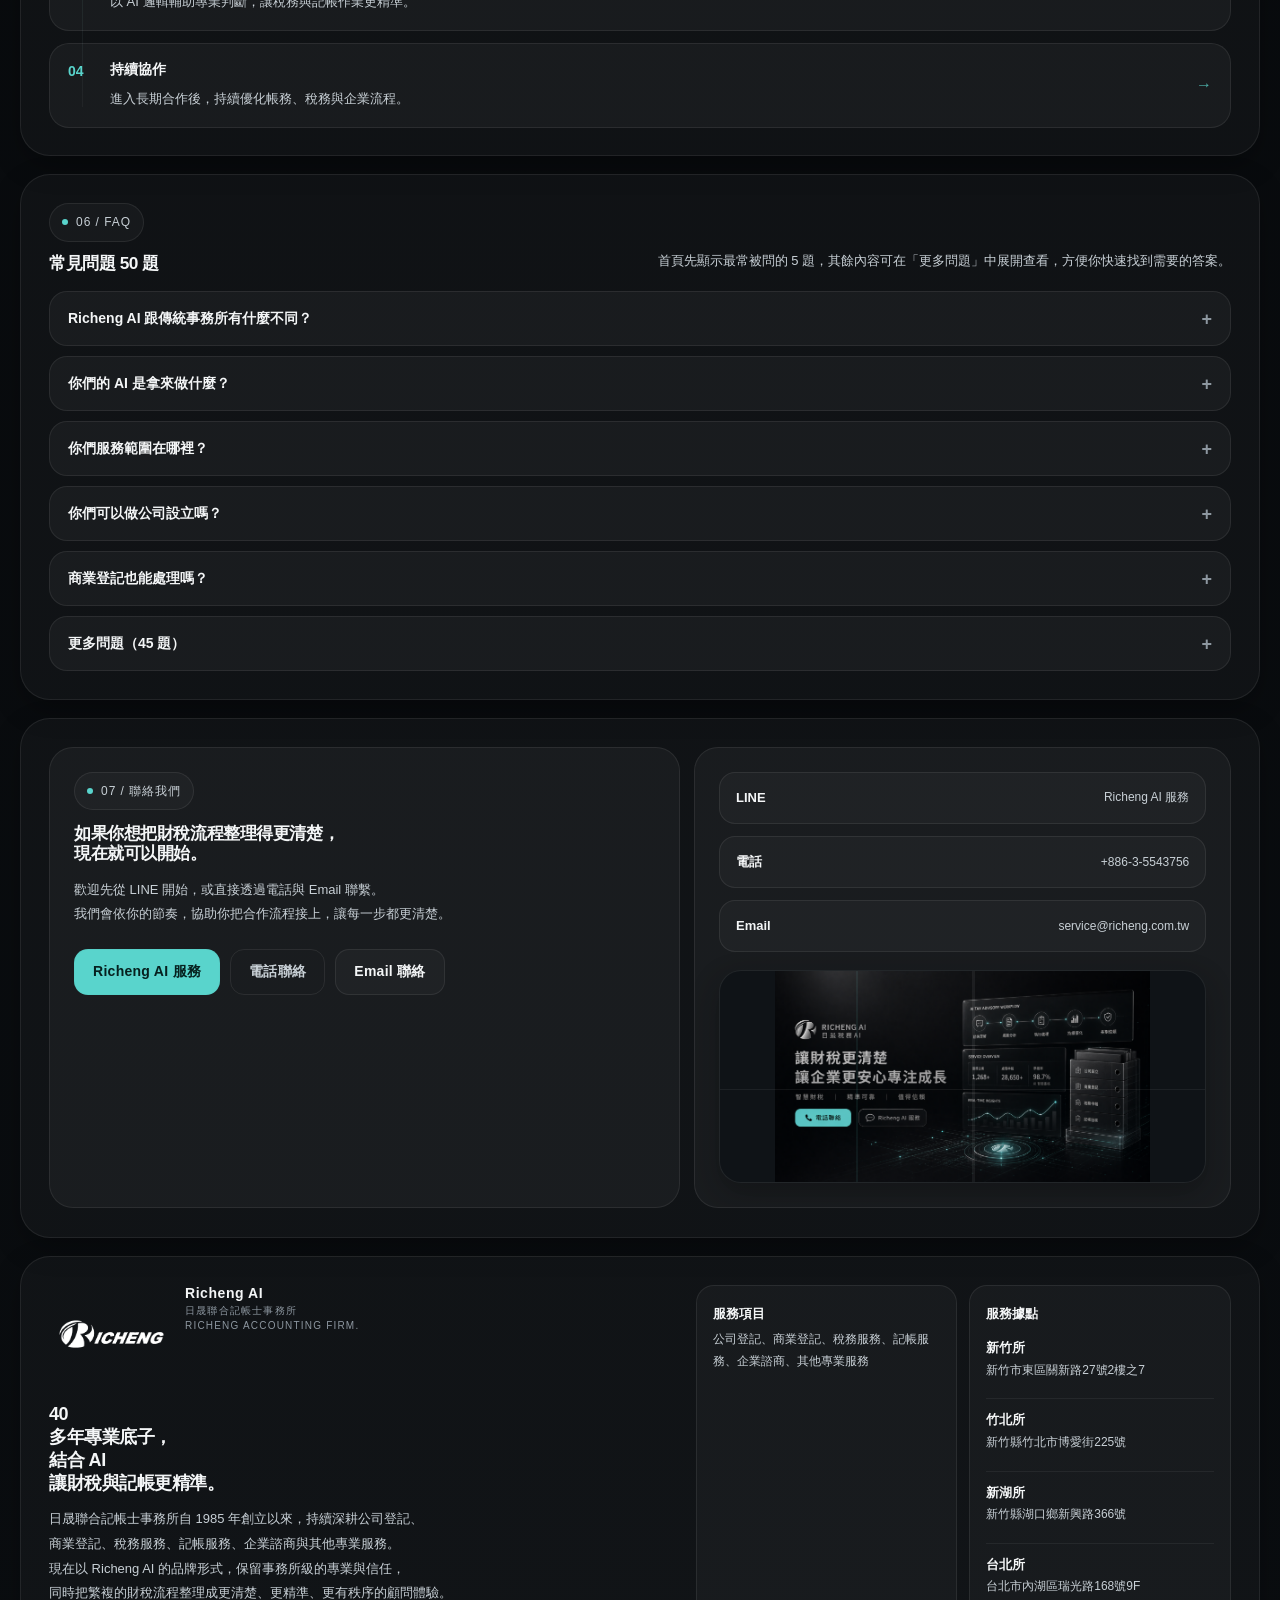
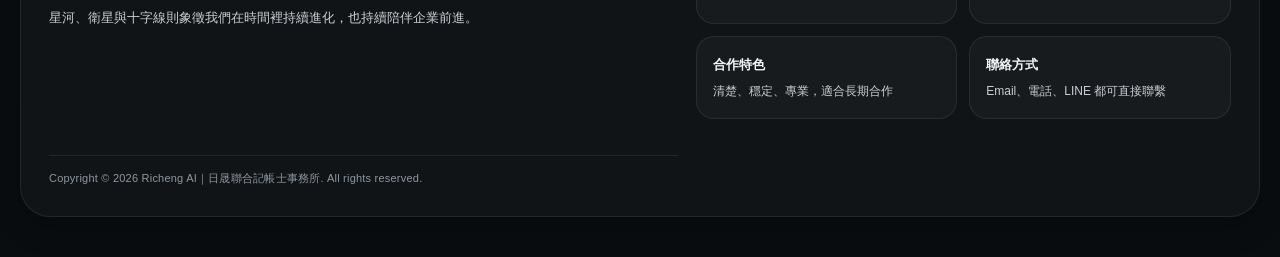
==== commit 86d29044: "Add files via upload" ====
--- a/index.html
+++ b/index.html
@@ -219,6 +219,12 @@
       0%{ opacity:.24; }
       100%{ opacity:.48; }
     }
+    @keyframes coreAbsorb{
+      0%{ opacity:0; transform:scale(.58); }
+      22%{ opacity:.58; transform:scale(.84); }
+      52%{ opacity:.34; transform:scale(1.04); }
+      100%{ opacity:0; transform:scale(1.24); }
+    }
     @keyframes solarOrbit{
       0%{ transform:translate3d(0,0,0); }
       25%{ transform:translate3d(1.6%, -.8%, 0); }
@@ -318,6 +324,62 @@
         opacity:0;
         transform:translate3d(calc(var(--dx, 880px) * 1), calc(var(--dy, 420px) * 1), 0) rotate(var(--rot, 18deg)) scale(var(--scale-end, 1.16));
         filter:blur(0px) drop-shadow(0 0 3px rgba(89,212,204,.10));
+      }
+    }
+    @keyframes meteorAbsorb{
+      0%{
+        opacity:0;
+        transform:translate3d(0,0,0) rotate(var(--rot, 18deg)) scale(var(--scale-start, .58));
+        filter:blur(.04px) drop-shadow(0 0 4px rgba(89,212,204,.10));
+      }
+      28%{
+        opacity:.18;
+      }
+      56%{
+        opacity:.72;
+        transform:translate3d(calc(var(--hit-x, 0px) * 1), calc(var(--hit-y, 0px) * 1), var(--zend, 120px)) rotate(var(--rot, 18deg)) scale(calc(var(--scale-start, .58) * .94));
+      }
+      68%{
+        opacity:.82;
+        transform:translate3d(calc(var(--hit-x, 0px) * 1.02), calc(var(--hit-y, 0px) * 1.02), var(--zend, 120px)) rotate(var(--rot, 18deg)) scale(calc(var(--scale-end, 1.22) * .72));
+      }
+      84%{
+        opacity:.34;
+        transform:translate3d(calc(var(--core-x, 0px) * 1), calc(var(--core-y, 0px) * 1), var(--zend, 120px)) rotate(var(--rot, 18deg)) scale(calc(var(--scale-end, 1.22) * .52));
+        filter:blur(0px) drop-shadow(0 0 4px rgba(89,212,204,.12));
+      }
+      100%{
+        opacity:0;
+        transform:translate3d(calc(var(--core-x, 0px) * 1), calc(var(--core-y, 0px) * 1), var(--zend, 120px)) rotate(var(--rot, 18deg)) scale(calc(var(--scale-end, 1.22) * .22));
+        filter:blur(0px) drop-shadow(0 0 1px rgba(89,212,204,.04));
+      }
+    }
+    @keyframes meteorAbsorbMobile{
+      0%{
+        opacity:0;
+        transform:translate3d(0,0,0) rotate(var(--rot, 18deg)) scale(var(--scale-start, .54));
+        filter:blur(.02px) drop-shadow(0 0 2px rgba(89,212,204,.08));
+      }
+      24%{
+        opacity:.12;
+      }
+      54%{
+        opacity:.72;
+        transform:translate3d(calc(var(--hit-x, 0px) * 1), calc(var(--hit-y, 0px) * 1), 0) rotate(var(--rot, 18deg)) scale(calc(var(--scale-start, .54) * .94));
+      }
+      68%{
+        opacity:.84;
+        transform:translate3d(calc(var(--hit-x, 0px) * 1.02), calc(var(--hit-y, 0px) * 1.02), 0) rotate(var(--rot, 18deg)) scale(calc(var(--scale-end, 1.16) * .72));
+      }
+      84%{
+        opacity:.32;
+        transform:translate3d(calc(var(--core-x, 0px) * 1), calc(var(--core-y, 0px) * 1), 0) rotate(var(--rot, 18deg)) scale(calc(var(--scale-end, 1.16) * .50));
+        filter:blur(0px) drop-shadow(0 0 4px rgba(89,212,204,.10));
+      }
+      100%{
+        opacity:0;
+        transform:translate3d(calc(var(--core-x, 0px) * 1), calc(var(--core-y, 0px) * 1), 0) rotate(var(--rot, 18deg)) scale(calc(var(--scale-end, 1.16) * .22));
+        filter:blur(0px) drop-shadow(0 0 1px rgba(89,212,204,.04));
       }
     }
     @keyframes meteorGlow{
@@ -920,18 +982,20 @@
 
     .meteor{
       position:absolute;
-      height:2px;
+      height:1.35px;
       border-radius:999px;
       background:
         linear-gradient(90deg,
           rgba(255,255,255,0) 0%,
-          rgba(255,255,255,.02) 28%,
-          rgba(255,255,255,.08) 48%,
-          rgba(255,255,255,.22) 66%,
-          rgba(255,255,255,.42) 80%,
-          rgba(89,212,204,.72) 90%,
-          rgba(255,255,255,.96) 100%);
-      filter:drop-shadow(0 0 4px rgba(89,212,204,.18));
+          var(--meteor-tail-color, rgba(255,255,255,.02)) 28%,
+          var(--meteor-tail-color, rgba(255,255,255,.08)) 48%,
+          var(--meteor-tail-color, rgba(255,255,255,.22)) 66%,
+          var(--meteor-core-color, rgba(255,255,255,.42)) 80%,
+          var(--meteor-halo-color, rgba(89,212,204,.72)) 90%,
+          var(--meteor-hot-color, rgba(255,255,255,.96)) 100%);
+      filter:
+        drop-shadow(0 0 2px var(--meteor-glow-color, rgba(89,212,204,.14)))
+        drop-shadow(0 0 6px var(--meteor-halo-color, rgba(89,212,204,.04)));
       opacity:0;
       transform-origin:right center;
       will-change:transform, opacity;
@@ -940,34 +1004,52 @@
     }
 
     .meteor.meteor-feature{
-      height:3px;
+      height:2.2px;
       background:
         linear-gradient(90deg,
           rgba(255,255,255,0) 0%,
-          rgba(255,255,255,.04) 22%,
-          rgba(255,255,255,.14) 44%,
-          rgba(255,255,255,.30) 64%,
-          rgba(89,212,204,.84) 84%,
-          rgba(255,255,255,1) 100%);
-      filter:drop-shadow(0 0 6px rgba(89,212,204,.28));
+          var(--meteor-tail-color, rgba(255,255,255,.04)) 22%,
+          var(--meteor-tail-color, rgba(255,255,255,.14)) 44%,
+          var(--meteor-core-color, rgba(255,255,255,.30)) 64%,
+          var(--meteor-halo-color, rgba(89,212,204,.84)) 84%,
+          var(--meteor-hot-color, rgba(255,255,255,1)) 100%);
+      filter:
+        drop-shadow(0 0 4px var(--meteor-glow-color, rgba(89,212,204,.20)))
+        drop-shadow(0 0 10px var(--meteor-halo-color, rgba(89,212,204,.08)));
       animation-duration:.98s;
     }
 
+    .meteor.meteor-fireball{
+      height:2.8px;
+      filter:
+        drop-shadow(0 0 6px var(--meteor-glow-color, rgba(255,171,89,.24)))
+        drop-shadow(0 0 12px var(--meteor-halo-color, rgba(255,171,89,.10)));
+      animation-duration:.92s;
+    }
+
     .meteor.meteor-feature::before{
-      width:142%;
-      height:18px;
-      filter:blur(5px);
-      opacity:.38;
+      width:120%;
+      height:10px;
+      filter:blur(2.6px);
+      opacity:.24;
     }
 
     .meteor.meteor-feature::after{
       right:-30px;
       top:-14px;
-      width:56px;
-      height:36px;
-      background:radial-gradient(circle, rgba(255,255,255,.42), rgba(255,255,255,.18) 34%, rgba(89,212,204,.10) 60%, transparent 82%);
-      filter:blur(2px);
-      opacity:.88;
+      width:34px;
+      height:24px;
+      background:radial-gradient(circle, var(--meteor-hot-color, rgba(255,255,255,.42)), var(--meteor-hot-color, rgba(255,255,255,.18)) 34%, var(--meteor-glow-color, rgba(89,212,204,.10)) 60%, transparent 82%);
+      filter:blur(1.2px);
+      opacity:.70;
+    }
+
+    .meteor.meteor-fireball::after{
+      width:40px;
+      height:28px;
+      right:-24px;
+      top:-12px;
+      opacity:.82;
     }
 
     .meteor::before{
@@ -975,13 +1057,13 @@
       position:absolute;
       left:0;
       top:50%;
-      width:120%;
-      height:14px;
+      width:112%;
+      height:8px;
       transform:translateY(-50%);
       border-radius:999px;
-      background:linear-gradient(90deg, rgba(255,255,255,0), rgba(255,255,255,.02) 38%, rgba(89,212,204,.14) 72%, rgba(255,255,255,.24) 100%);
-      filter:blur(4px);
-      opacity:.28;
+      background:linear-gradient(90deg, rgba(255,255,255,0), var(--meteor-tail-color, rgba(255,255,255,.02)) 38%, var(--meteor-halo-color, rgba(89,212,204,.14)) 72%, var(--meteor-hot-color, rgba(255,255,255,.24)) 100%);
+      filter:blur(2px);
+      opacity:.20;
       pointer-events:none;
       transform-origin:right center;
       transform:translateY(-50%) scaleX(calc(1 + (var(--tail-length, 1) * .18)));
@@ -992,27 +1074,27 @@
       position:absolute;
       right:-22px;
       top:-11px;
-      width:40px;
-      height:28px;
+      width:24px;
+      height:18px;
       border-radius:50%;
-      background:radial-gradient(circle, rgba(255,255,255,.32), rgba(255,255,255,.14) 34%, rgba(89,212,204,.08) 60%, transparent 82%);
-      filter:blur(4px);
+      background:radial-gradient(circle, var(--meteor-hot-color, rgba(255,255,255,.32)), var(--meteor-core-color, rgba(255,255,255,.14)) 34%, var(--meteor-halo-color, rgba(89,212,204,.08)) 60%, transparent 82%);
+      filter:blur(2.2px);
       animation:meteorGlow var(--meteor-duration, 1.15s) linear forwards;
       transform-origin:center center;
     }
 
-      .hero.peak-night .meteor{
-      filter:drop-shadow(0 0 8px rgba(89,212,204,.28));
-      }
-
-      .hero.peak-night .meteor::before{
-      opacity:.42;
-      filter:blur(5px);
-      }
-
-      .hero.peak-night .meteor::after{
-      opacity:.56;
-      }
+    .hero.peak-night .meteor{
+      filter:drop-shadow(0 0 4px rgba(89,212,204,.12));
+    }
+
+    .hero.peak-night .meteor::before{
+      opacity:.18;
+      filter:blur(2px);
+    }
+
+    .hero.peak-night .meteor::after{
+      opacity:0;
+    }
 
     .hero-bg::before{
       content:"";
@@ -1632,6 +1714,45 @@
         0 0 24px rgba(89,212,204,.08);
       opacity:.40;
       animation:orbitPulse 20s ease-in-out infinite alternate;
+    }
+
+    .core-burst{
+      position:absolute;
+      left:36%;
+      right:36%;
+      top:36%;
+      bottom:36%;
+      border-radius:50%;
+      background:
+        radial-gradient(circle at 50% 50%, rgba(89,212,204,.34), rgba(89,212,204,.14) 18%, transparent 56%),
+        radial-gradient(circle at 42% 42%, rgba(255,255,255,.22), transparent 18%);
+      box-shadow:
+        0 0 0 1px rgba(89,212,204,.06),
+        0 0 24px rgba(89,212,204,.10);
+      opacity:0;
+      filter:blur(.4px);
+      pointer-events:none;
+      mix-blend-mode:screen;
+    }
+
+    .hero.core-absorb .core-burst{
+      animation:coreAbsorb 560ms ease-out 1;
+    }
+
+    .hero.core-absorb .core-halo{
+      opacity:.62;
+      box-shadow:
+        0 0 0 1px rgba(255,255,255,.02),
+        0 0 96px rgba(89,212,204,.22);
+    }
+
+    .hero.core-absorb .core-grid{
+      opacity:.34;
+    }
+
+    .meteor.meteor-absorb{
+      filter:drop-shadow(0 0 8px rgba(89,212,204,.28));
+      animation-timing-function:ease-in;
     }
 
     .core-hub::before,
@@ -3063,32 +3184,63 @@
       }
 
       .meteor{
-        height:5px;
+        height:1.2px;
         opacity:1;
-        filter:drop-shadow(0 0 9px rgba(89,212,204,.24));
-        animation:meteorFlyMobileClean var(--meteor-duration, 2.08s) linear forwards;
+        filter:drop-shadow(0 0 1.5px rgba(89,212,204,.10));
+        animation:meteorFly var(--meteor-duration, 1.08s) linear forwards;
       }
 
       .meteor.meteor-feature{
-        height:6px;
+        height:1.7px;
         opacity:1;
-        filter:drop-shadow(0 0 12px rgba(89,212,204,.30));
-        animation-duration:2.54s;
+        filter:drop-shadow(0 0 3px rgba(89,212,204,.14));
+        animation-duration:1.18s;
+      }
+
+      .meteor.meteor-fireball{
+        height:2px;
+        opacity:1;
+        filter:drop-shadow(0 0 4px rgba(255,171,89,.18));
+        animation-duration:1.02s;
       }
 
       .meteor.meteor-feature::before{
-        height:26px;
-        width:180%;
-        opacity:.48;
-        filter:blur(2px);
+        width:110%;
+        height:8px;
+        opacity:.18;
+        filter:blur(1.4px);
       }
 
       .meteor.meteor-feature::after{
-        display:none;
+        right:-18px;
+        top:-9px;
+        width:20px;
+        height:12px;
+        display:block;
+        background:radial-gradient(circle, rgba(255,255,255,.22), rgba(89,212,204,.08) 38%, transparent 78%);
+        filter:blur(.8px);
+        opacity:.34;
+        animation:meteorGlow var(--meteor-duration, 1.18s) linear forwards;
+      }
+
+      .meteor.meteor-fireball::after{
+        width:24px;
+        height:16px;
+        right:-14px;
+        top:-8px;
+        opacity:.56;
       }
 
       .meteor::after{
-        display:none;
+        right:-8px;
+        top:-5px;
+        width:14px;
+        height:10px;
+        display:block;
+        background:radial-gradient(circle, rgba(255,255,255,.18), rgba(89,212,204,.06) 36%, transparent 76%);
+        filter:blur(.8px);
+        opacity:.12;
+        animation:meteorGlow var(--meteor-duration, 1.08s) linear forwards;
       }
 
       .hero h1{
@@ -3398,12 +3550,13 @@
         </div>
 
         <div class="hero-panel">
-          <div class="robot-core" aria-hidden="true">
+        <div class="robot-core" aria-hidden="true">
             <span class="orbit"></span>
             <span class="core-halo"></span>
             <span class="core-grid"></span>
             <span class="core-brain"></span>
             <span class="core-pulse"></span>
+            <span class="core-burst"></span>
             <span class="sun-track"><span class="sun"></span></span>
             <span class="moon-track"><span class="moon"></span></span>
           </div>
@@ -4082,33 +4235,71 @@
           label: 'upper-right',
           sx: [82, 98],
           sy: [6, 20],
-          dx: [-78, -44],
+          dx: [-86, -52],
           dy: [-8, 5]
         },
         {
           label: 'mid-right',
           sx: [79, 97],
           sy: [18, 34],
-          dx: [-76, -42],
+          dx: [-84, -48],
           dy: [-6, 6]
         },
         {
           label: 'core-near',
           sx: [66, 90],
           sy: [22, 42],
-          dx: [-62, -28],
+          dx: [-76, -34],
           dy: [-3, 3]
         },
         {
           label: 'lower-right',
           sx: [76, 96],
           sy: [34, 58],
-          dx: [-70, -36],
+          dx: [-82, -44],
           dy: [-3, 5]
         }
       ];
 
-        const routeByViewport = (pattern) => {
+      const meteorColorSets = [
+        {
+          tail: 'rgba(255,255,255,.08)',
+          core: 'rgba(255,255,255,.34)',
+          halo: 'rgba(89,212,204,.20)',
+          hot: 'rgba(255,255,255,.98)',
+          glow: 'rgba(89,212,204,.18)'
+        },
+        {
+          tail: 'rgba(255,199,133,.10)',
+          core: 'rgba(255,214,164,.38)',
+          halo: 'rgba(255,159,74,.24)',
+          hot: 'rgba(255,241,212,.98)',
+          glow: 'rgba(255,171,89,.22)'
+        },
+        {
+          tail: 'rgba(154,238,196,.10)',
+          core: 'rgba(188,255,224,.34)',
+          halo: 'rgba(118,255,192,.22)',
+          hot: 'rgba(229,255,243,.98)',
+          glow: 'rgba(118,255,192,.18)'
+        },
+        {
+          tail: 'rgba(255,164,210,.10)',
+          core: 'rgba(255,196,228,.34)',
+          halo: 'rgba(240,132,193,.18)',
+          hot: 'rgba(255,238,248,.98)',
+          glow: 'rgba(240,132,193,.16)'
+        },
+        {
+          tail: 'rgba(176,190,255,.10)',
+          core: 'rgba(202,214,255,.34)',
+          halo: 'rgba(123,149,255,.22)',
+          hot: 'rgba(244,247,255,.98)',
+          glow: 'rgba(123,149,255,.18)'
+        }
+      ];
+
+      const routeByViewport = (pattern) => {
           const shiftY = mobileViewport ? 0 : 0;
           const widen = mobileViewport ? 1.08 : 1.22;
           const sourceYMin = clamp(pattern.sy[0] + shiftY, 6, 62);
@@ -4116,6 +4307,7 @@
           const sourceXMin = clamp(pattern.sx[0] - (mobileViewport ? 6 : 4), 34, 98);
           const sourceXMax = clamp(pattern.sx[1] + (mobileViewport ? 2 : 0), sourceXMin + 4, 99);
           return {
+            label: pattern.label,
             sx: [sourceXMin, sourceXMax],
             sy: [sourceYMin, sourceYMax],
             dx: [pattern.dx[0] * widen, pattern.dx[1] * widen],
@@ -4130,6 +4322,7 @@
       const inPeak = () => Date.now() < peakUntil;
 
       const maybeStartPeak = () => {
+        if (mobileViewport) return;
         if (inPeak()) return;
         if (Math.random() < 0.18) {
           peakUntil = Date.now() + rand(5000, 8000);
@@ -4155,17 +4348,60 @@
 
         const sx = rect.width * rand(pattern.sx[0] / 100, pattern.sx[1] / 100);
         const sy = rect.height * rand(pattern.sy[0] / 100, pattern.sy[1] / 100);
+        const absorbCore = pattern.label === 'core-near' && (mobileViewport ? Math.random() < 0.80 : Math.random() < 0.62);
+        const coreTargetX = rect.width * (mobileViewport ? 0.55 : 0.58);
+        const coreTargetY = rect.height * (mobileViewport ? 0.34 : 0.40);
+        const impactAnchors = [
+          { x: 0.44, y: 0.25 },
+          { x: 0.62, y: 0.29 },
+          { x: 0.70, y: 0.40 },
+          { x: 0.58, y: 0.52 },
+          { x: 0.46, y: 0.49 },
+          { x: 0.38, y: 0.35 }
+        ];
+        const impactAnchor = pick(impactAnchors);
+        const impactRadiusX = rect.width * rand(0.10, 0.17);
+        const impactRadiusY = rect.height * rand(0.08, 0.15);
+        const edgeTargetX = clamp(
+          coreTargetX + (impactAnchor.x - 0.5) * rect.width * .34 + rand(-impactRadiusX, impactRadiusX),
+          rect.width * 0.16,
+          rect.width * 0.84
+        );
+        const edgeTargetY = clamp(
+          coreTargetY + (impactAnchor.y - 0.5) * rect.height * .28 + rand(-impactRadiusY, impactRadiusY),
+          rect.height * 0.12,
+          rect.height * 0.72
+        );
         const ex = clamp(
-          sx + rect.width * rand(pattern.dx[0] / 100, pattern.dx[1] / 100),
+          absorbCore
+            ? edgeTargetX
+            : sx + rect.width * rand(pattern.dx[0] / 100, pattern.dx[1] / 100),
           rect.width * -0.26,
-          rect.width * (mobileViewport ? 1.38 : 1.28)
+            rect.width * (mobileViewport ? 1.46 : 1.28)
+          );
+        const ey = clamp(
+          absorbCore
+            ? edgeTargetY
+            : sy + rect.height * rand(pattern.dy[0] / 100, pattern.dy[1] / 100),
+          rect.height * 0.14,
+          rect.height * 0.64
         );
-        const ey = clamp(sy + rect.height * rand(pattern.dy[0] / 100, pattern.dy[1] / 100), rect.height * 0.14, rect.height * 0.64);
+        const pullX = clamp(
+          coreTargetX + (edgeTargetX - coreTargetX) * .18 + rand(-rect.width * 0.012, rect.width * 0.012),
+          rect.width * 0.18,
+          rect.width * 0.82
+        );
+        const pullY = clamp(
+          coreTargetY + (edgeTargetY - coreTargetY) * .18 + rand(-rect.height * 0.012, rect.height * 0.012),
+          rect.height * 0.12,
+          rect.height * 0.72
+        );
         const dx = ex - sx;
         const dy = ey - sy;
         const angle = Math.atan2(dy * (mobileViewport ? .40 : .72), dx) * 180 / Math.PI;
         const depthMode = pick(['far', 'mid', 'close']);
           const isFeatureMeteor = forceFeature || (!mobileViewport && (Math.random() < .35 || inPeak()));
+          const isFireball = isFeatureMeteor && Math.random() < (mobileViewport ? .38 : .50);
           const depthPreset = depthMode === 'far'
           ? { zStart: rand(-420, -260), zEnd: rand(90, 170), scaleStart: rand(.40, .56), scaleEnd: rand(1.12, 1.28), blurStart: rand(2.4, 3.5), blurEnd: rand(.10, .22), width: mobileViewport ? rand(120, 160) : rand(122, 182), height: mobileViewport ? rand(1.35, 1.75) : rand(1.9, 2.35) }
             : depthMode === 'mid'
@@ -4184,11 +4420,25 @@
             : rand(mobileViewport ? 1.08 : 0.88, mobileViewport ? 1.48 : 1.18);
 
         const meteor = document.createElement('span');
-        meteor.className = isFeatureMeteor ? 'meteor meteor-feature' : 'meteor';
+        meteor.className = `${isFeatureMeteor ? 'meteor meteor-feature' : 'meteor'}${isFireball ? ' meteor-fireball' : ''}${absorbCore ? ' meteor-absorb' : ''}`;
+        const palette = isFireball
+          ? pick(meteorColorSets.slice(1, 5))
+          : (isFeatureMeteor ? pick(meteorColorSets) : meteorColorSets[0]);
+        meteor.style.setProperty('--meteor-tail-color', palette.tail);
+        meteor.style.setProperty('--meteor-core-color', palette.core);
+        meteor.style.setProperty('--meteor-halo-color', palette.halo);
+        meteor.style.setProperty('--meteor-hot-color', palette.hot);
+        meteor.style.setProperty('--meteor-glow-color', palette.glow);
         meteor.style.left = `${sx}px`;
         meteor.style.top = `${sy}px`;
         meteor.style.setProperty('--dx', `${dx}px`);
         meteor.style.setProperty('--dy', `${dy}px`);
+        if (absorbCore) {
+          meteor.style.setProperty('--hit-x', `${edgeTargetX}px`);
+          meteor.style.setProperty('--hit-y', `${edgeTargetY}px`);
+          meteor.style.setProperty('--core-x', `${pullX}px`);
+          meteor.style.setProperty('--core-y', `${pullY}px`);
+        }
         meteor.style.setProperty('--rot', `${angle}deg`);
         meteor.style.setProperty('--zstart', `${depthPreset.zStart}px`);
         meteor.style.setProperty('--zend', `${depthPreset.zEnd}px`);
@@ -4202,6 +4452,11 @@
         meteor.style.animationDuration = isFeatureMeteor
           ? `${rand(mobileViewport ? 1.95 : 1.02, mobileViewport ? 2.54 : 1.18)}s`
           : `${rand(mobileViewport ? 1.0 : 1.16, mobileViewport ? 1.24 : 1.34)}s`;
+        if (absorbCore) {
+          meteor.style.animationName = mobileViewport ? 'meteorAbsorbMobile' : 'meteorAbsorb';
+          meteor.style.animationDuration = mobileViewport ? `${rand(1.08, 1.48)}s` : `${rand(1.02, 1.34)}s`;
+          meteor.style.setProperty('--meteor-duration', meteor.style.animationDuration);
+        }
         meteor.style.setProperty('--meteor-duration', meteor.style.animationDuration);
         meteor.style.filter = isFeatureMeteor
           ? 'drop-shadow(0 0 16px rgba(89,212,204,.56))'
@@ -4221,6 +4476,11 @@
         meteor.addEventListener('animationend', () => {
           meteor.remove();
           activeMeteors = Math.max(0, activeMeteors - 1);
+
+          if (absorbCore) {
+            hero.classList.add('core-absorb');
+            window.setTimeout(() => hero.classList.remove('core-absorb'), 620);
+          }
 
           if (inPeak()) {
             if (activeMeteors < 3 && Math.random() < 0.62) {
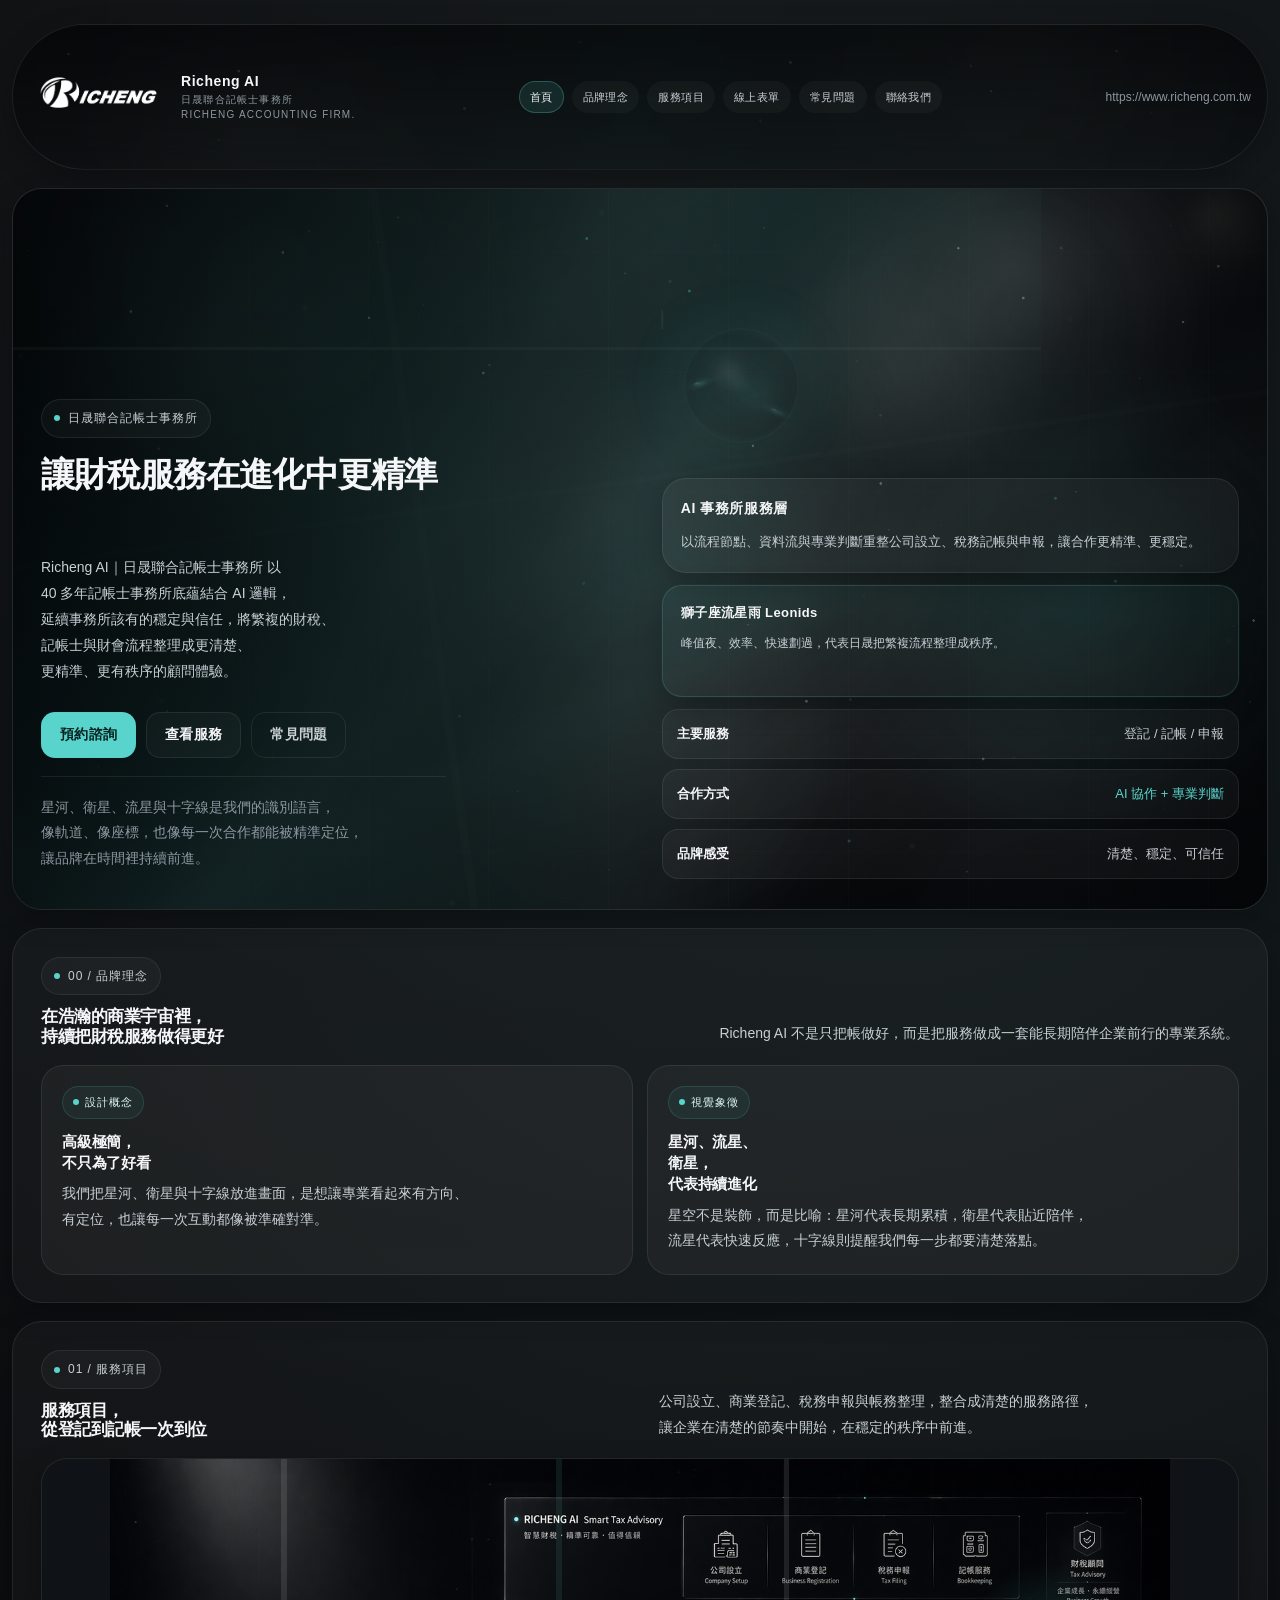
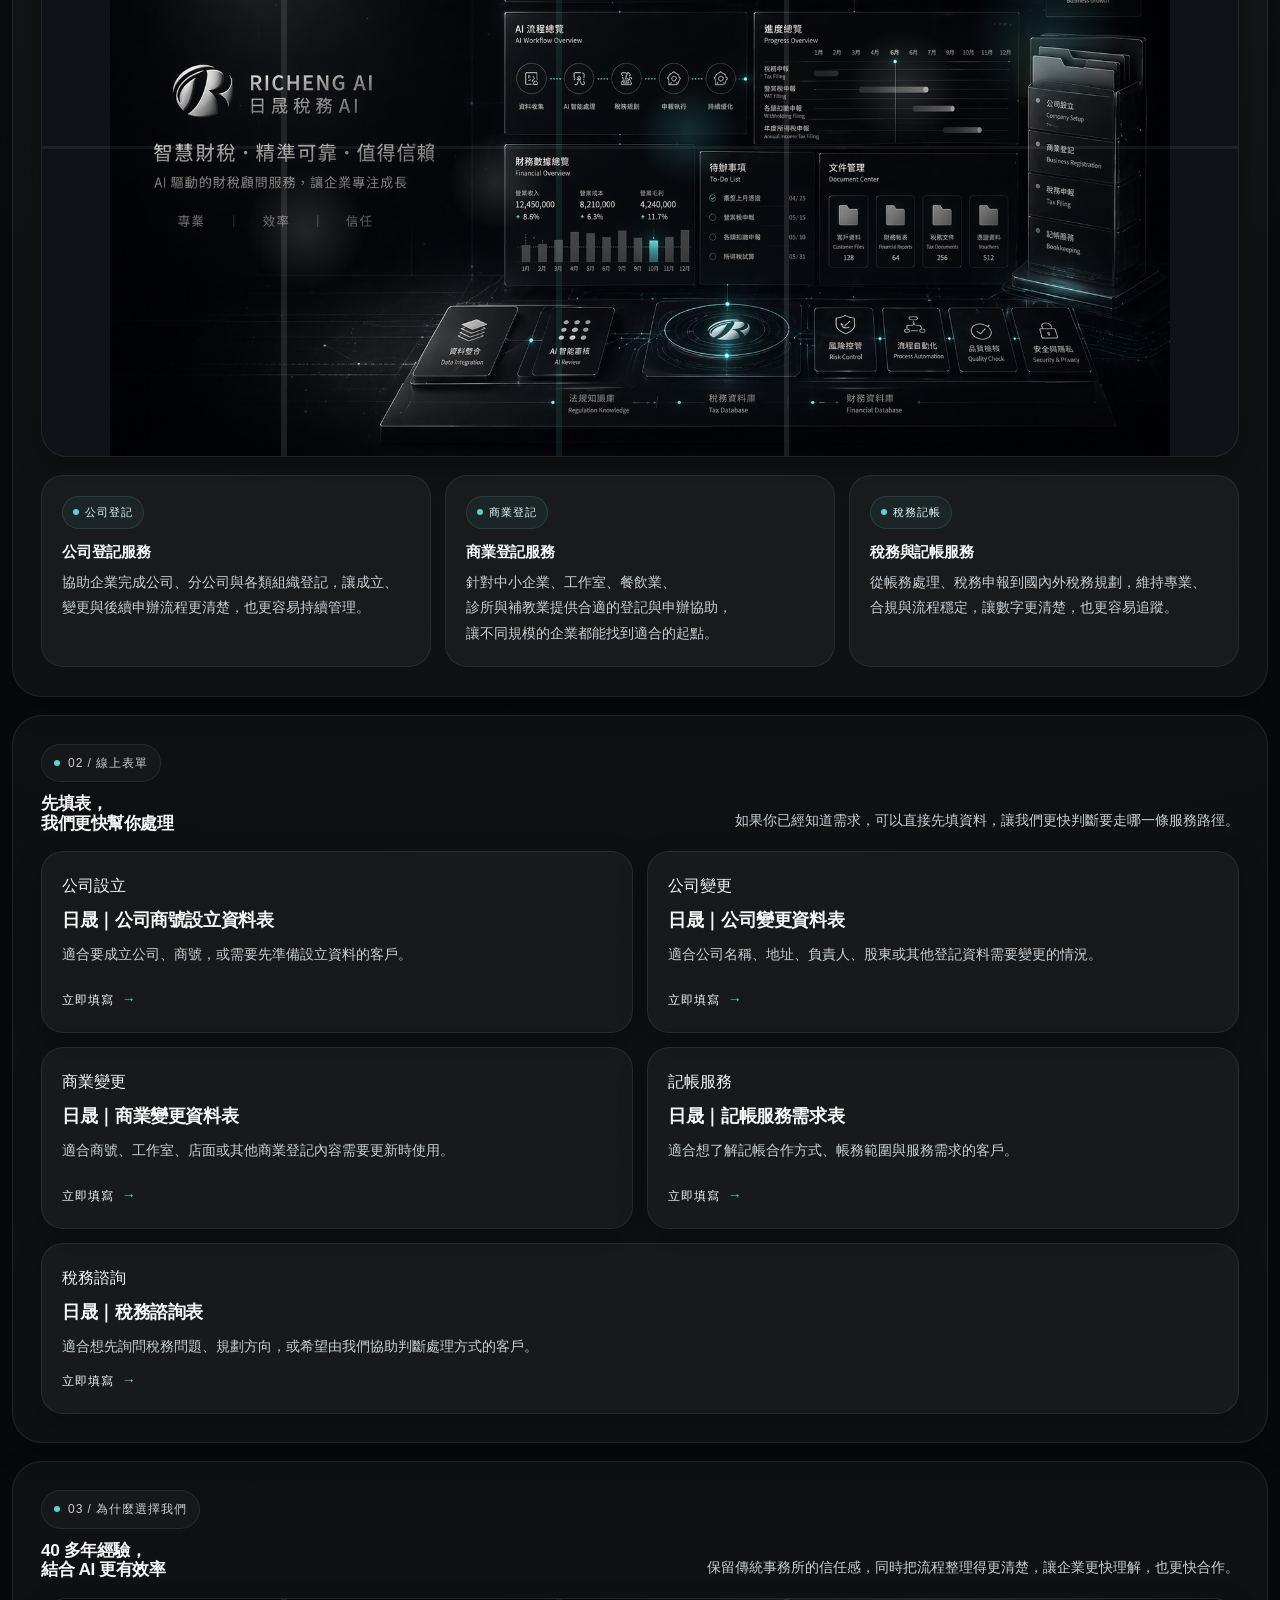
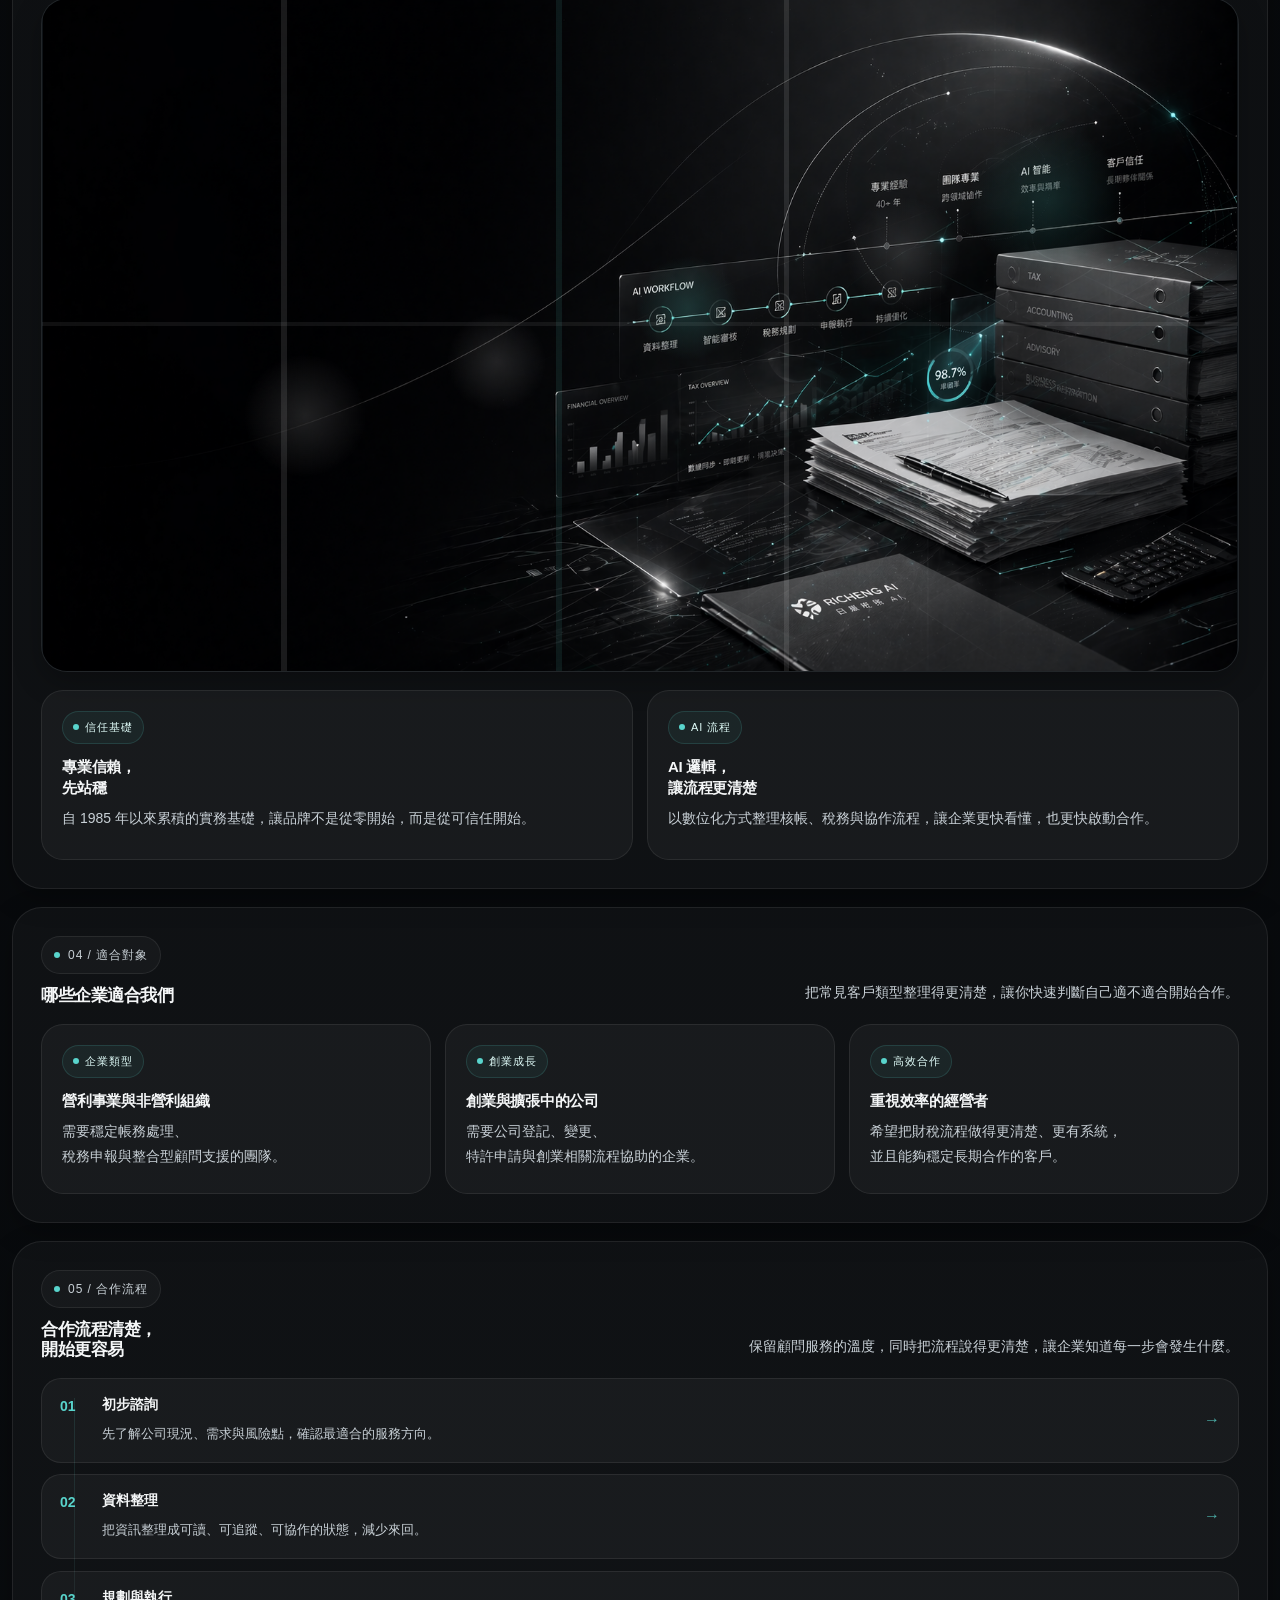
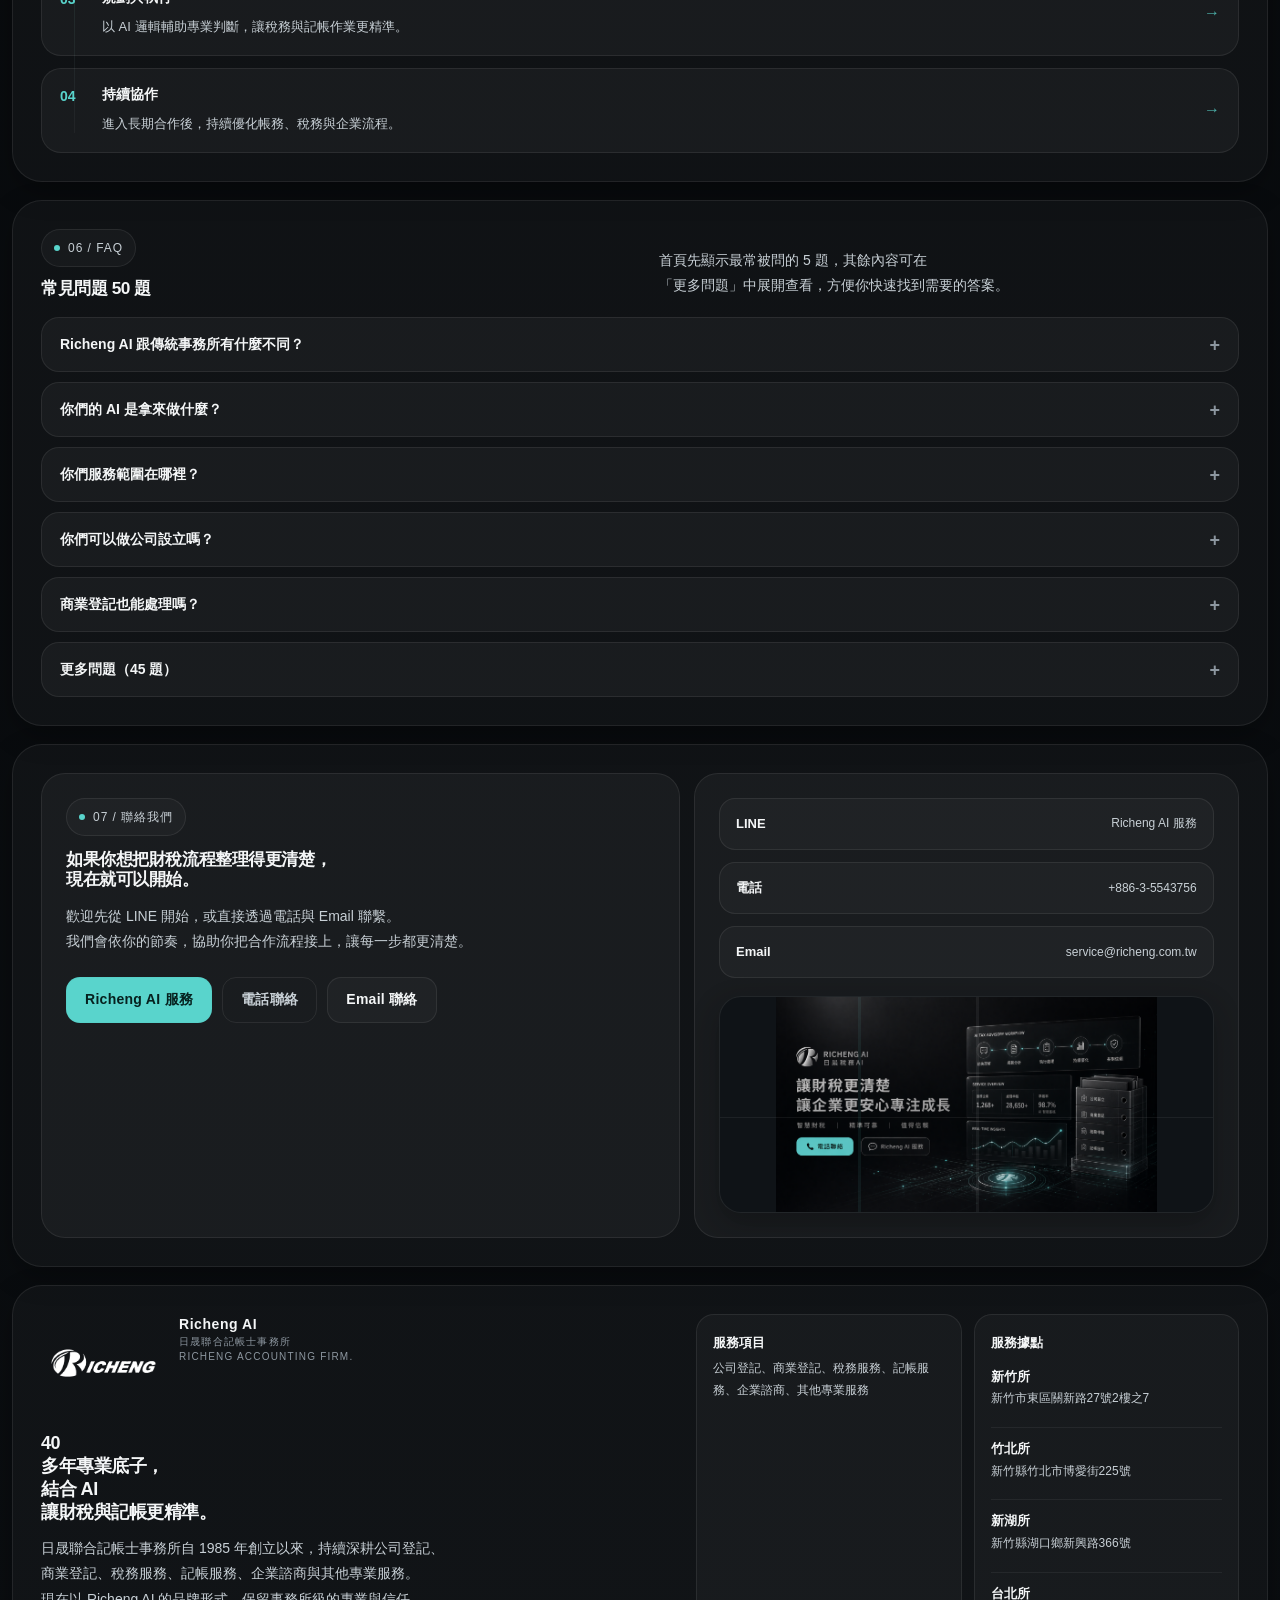
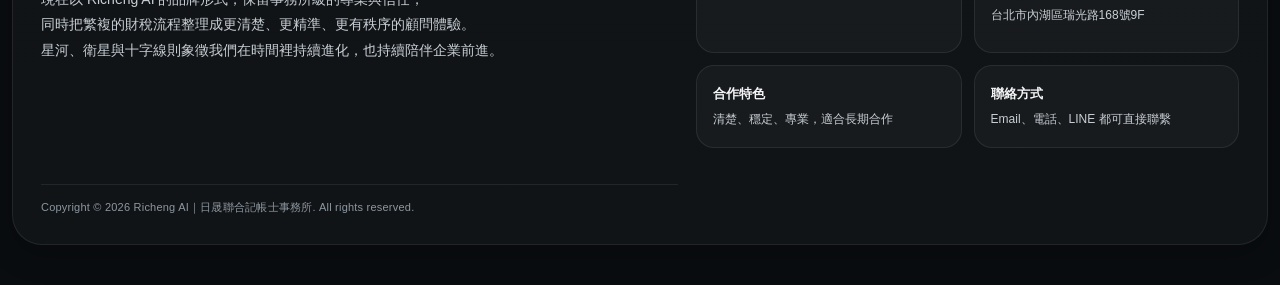
==== commit 7d2bd271: "Add files via upload" ====
--- a/index.html
+++ b/index.html
@@ -9,6 +9,9 @@
   <meta name="robots" content="index,follow,max-image-preview:large" />
   <link rel="canonical" href="https://www.richeng.com.tw/" />
   <meta name="theme-color" content="#050608" />
+  <meta http-equiv="Content-Security-Policy" content="default-src 'self'; base-uri 'self'; object-src 'none'; frame-ancestors 'none'; form-action 'self' https://forms.gle; img-src 'self' data:; font-src 'self' data:; connect-src 'self'; media-src 'self'; script-src 'self' 'unsafe-inline'; style-src 'self' 'unsafe-inline'; upgrade-insecure-requests" />
+  <meta name="referrer" content="strict-origin-when-cross-origin" />
+  <meta http-equiv="Permissions-Policy" content="camera=(), microphone=(), geolocation=(), payment=()" />
   <meta property="og:locale" content="zh_TW" />
   <meta property="og:type" content="website" />
   <meta property="og:site_name" content="Richeng AI｜日晟聯合記帳士事務所" />
@@ -143,7 +146,7 @@
       --accent:#59d4cc;
       --shadow:0 26px 80px rgba(0,0,0,.42);
       --shadow-soft:0 10px 28px rgba(0,0,0,.26);
-      --max:1240px;
+      --max:1440px;
     }
 
     *{ box-sizing:border-box; }
@@ -277,26 +280,32 @@
 
     @keyframes meteorFlyMobile{
       0%{
-        opacity:0;
+        opacity:.12;
         transform:translate3d(0,0,0) rotate(var(--rot, 18deg)) scale(var(--scale-start, .58));
-        filter:blur(var(--blur-start, .08px)) drop-shadow(0 0 8px rgba(89,212,204,.22));
+        filter:blur(var(--blur-start, .08px)) drop-shadow(0 0 10px rgba(89,212,204,.34));
       }
       8%{
-        opacity:.24;
+        opacity:.22;
       }
       16%{
-        opacity:.76;
-      }
-      24%{
+        opacity:.56;
+      }
+      26%{
+        opacity:.88;
+      }
+      38%{
         opacity:1;
       }
-      70%{
+      58%{
         opacity:.92;
+      }
+      76%{
+        opacity:.58;
       }
       100%{
         opacity:0;
-        transform:translate3d(calc(var(--dx, 880px) * 1), calc(var(--dy, 420px) * 1), 0) rotate(var(--rot, 18deg)) scale(var(--scale-end, 1.18));
-        filter:blur(var(--blur-end, 0px)) drop-shadow(0 0 8px rgba(89,212,204,.18));
+        transform:translate3d(calc(var(--dx, 880px) * 1.42), calc(var(--dy, 420px) * 1), 0) rotate(var(--rot, 18deg)) scale(var(--scale-end, 1.18));
+        filter:blur(var(--blur-end, 0px)) drop-shadow(0 0 7px rgba(89,212,204,.22));
       }
     }
     @keyframes meteorFlyMobileClean{
@@ -305,24 +314,27 @@
         transform:translate3d(0,0,0) rotate(var(--rot, 18deg)) scale(var(--scale-start, .54));
         filter:blur(.02px) drop-shadow(0 0 2px rgba(89,212,204,.08));
       }
-      22%{
+      12%{
         opacity:0;
       }
-      34%{
-        opacity:.10;
-      }
-      48%{
-        opacity:.46;
-      }
-      68%{
-        opacity:.84;
-      }
-      84%{
-        opacity:.72;
+      24%{
+        opacity:.08;
+      }
+      38%{
+        opacity:.30;
+      }
+      54%{
+        opacity:.76;
+      }
+      74%{
+        opacity:.62;
+      }
+      88%{
+        opacity:.30;
       }
       100%{
         opacity:0;
-        transform:translate3d(calc(var(--dx, 880px) * 1), calc(var(--dy, 420px) * 1), 0) rotate(var(--rot, 18deg)) scale(var(--scale-end, 1.16));
+        transform:translate3d(calc(var(--dx, 880px) * 1.22), calc(var(--dy, 420px) * 1), 0) rotate(var(--rot, 18deg)) scale(var(--scale-end, 1.16));
         filter:blur(0px) drop-shadow(0 0 3px rgba(89,212,204,.10));
       }
     }
@@ -412,7 +424,7 @@
     h1,h2,h3,h4,p{ margin:0; }
 
     .page{
-      width:min(var(--max), calc(100% - 32px));
+      width:min(var(--max), calc(100% - 24px));
       margin:0 auto;
       padding:24px 0 40px;
     }
@@ -610,7 +622,7 @@
 
     .hero-farspace{
       position:absolute;
-      inset:-18% -14%;
+      inset:-24% -20%;
       pointer-events:none;
       opacity:.36;
       mix-blend-mode:screen;
@@ -633,7 +645,7 @@
         radial-gradient(ellipse at 42% 24%, rgba(255,255,255,.03), transparent 18%),
         linear-gradient(128deg, transparent 0 33%, rgba(255,255,255,.06) 42%, rgba(89,212,204,.05) 48%, transparent 58% 100%),
         linear-gradient(158deg, transparent 0 52%, rgba(255,255,255,.035) 63%, transparent 76% 100%);
-      transform:translate3d(calc(var(--hero-x, 0px) * .32), calc(var(--hero-y, 0px) * .24), 0);
+      transform:translate3d(calc(var(--hero-x, 0px) * .36), calc(var(--hero-y, 0px) * .26), 0);
       transition:transform .22s ease-out, opacity .22s ease-out;
     }
 
@@ -679,7 +691,7 @@
 
     .hero-galaxy{
       position:absolute;
-      inset:-16% -12%;
+      inset:-22% -18%;
       pointer-events:none;
       mix-blend-mode:screen;
       opacity:.70;
@@ -690,7 +702,7 @@
         radial-gradient(ellipse at 52% 48%, rgba(255,255,255,.06), transparent 42%),
         linear-gradient(112deg, transparent 0 34%, rgba(255,255,255,.06) 42%, rgba(89,212,204,.10) 50%, rgba(255,255,255,.06) 58%, transparent 68% 100%),
         linear-gradient(158deg, transparent 0 50%, rgba(255,255,255,.05) 58%, transparent 74% 100%);
-      transform:translate3d(calc(var(--hero-x, 0px) * .14), calc(var(--hero-y, 0px) * .10), 0);
+      transform:translate3d(calc(var(--hero-x, 0px) * .18), calc(var(--hero-y, 0px) * .12), 0);
       transition:transform .22s ease-out, opacity .22s ease-out;
     }
 
@@ -773,7 +785,7 @@
     .hero-stars::after{
       content:"";
       position:absolute;
-      inset:-10% -8%;
+      inset:-16% -12%;
       background-repeat:no-repeat;
       opacity:.86;
     }
@@ -829,7 +841,7 @@
     .hero-stars-deep::after{
       content:"";
       position:absolute;
-      inset:-12% -10%;
+      inset:-18% -14%;
       background-repeat:no-repeat;
     }
 
@@ -883,7 +895,7 @@
 
     .hero-stars-ultra{
       position:absolute;
-      inset:-14% -12%;
+      inset:-20% -16%;
       pointer-events:none;
       overflow:hidden;
       opacity:.42;
@@ -1067,6 +1079,7 @@
       pointer-events:none;
       transform-origin:right center;
       transform:translateY(-50%) scaleX(calc(1 + (var(--tail-length, 1) * .18)));
+      animation:meteorTailFade var(--meteor-duration, 1.15s) linear forwards;
     }
 
     .meteor::after{
@@ -1094,6 +1107,31 @@
 
     .hero.peak-night .meteor::after{
       opacity:0;
+    }
+
+    @keyframes meteorTailFade{
+      0%{
+        opacity:.28;
+        transform:translateY(-50%) scaleX(calc(1 + (var(--tail-length, 1) * .18)));
+      }
+      48%{
+        opacity:.26;
+      }
+      68%{
+        opacity:.20;
+      }
+      82%{
+        opacity:.12;
+        transform:translateY(-50%) scaleX(calc(1 + (var(--tail-length, 1) * .12)));
+      }
+      92%{
+        opacity:.06;
+        transform:translateY(-50%) scaleX(calc(1 + (var(--tail-length, 1) * .08)));
+      }
+      100%{
+        opacity:0;
+        transform:translateY(-50%) scaleX(1);
+      }
     }
 
     .hero-bg::before{
@@ -1164,7 +1202,7 @@
       inset:0;
       z-index:1;
       background:
-        linear-gradient(90deg, rgba(2,3,5,.90) 0%, rgba(2,3,5,.72) 22%, rgba(2,3,5,.28) 52%, rgba(2,3,5,.68) 100%),
+        linear-gradient(90deg, rgba(2,3,5,.82) 0%, rgba(2,3,5,.64) 22%, rgba(2,3,5,.22) 52%, rgba(2,3,5,.60) 100%),
         linear-gradient(180deg, rgba(2,3,5,.18), rgba(2,3,5,.18));
     }
 
@@ -1202,9 +1240,9 @@
       z-index:3;
       min-height:720px;
       display:grid;
-      grid-template-columns:minmax(0,1.06fr) minmax(0,.94fr);
-      gap:24px;
-      padding:40px;
+      grid-template-columns:minmax(0,1.02fr) minmax(0,.98fr);
+      gap:20px;
+      padding:28px;
       align-items:end;
     }
 
@@ -1987,8 +2025,8 @@
       padding-top:18px;
       border-top:1px solid var(--line);
       color:var(--muted);
-      font-size:13px;
-      line-height:1.9;
+      font-size:14px;
+      line-height:1.82;
       text-wrap:balance;
       word-break:keep-all;
       line-break:strict;
@@ -2111,8 +2149,8 @@
     .section-head p{
       max-width:580px;
       color:var(--text);
-      font-size:13px;
-      line-height:1.9;
+      font-size:14px;
+      line-height:1.82;
       text-wrap:balance;
       word-break:keep-all;
       line-break:strict;
@@ -2252,8 +2290,8 @@
 
     .form-card p{
       color:var(--text);
-      font-size:13px;
-      line-height:1.85;
+      font-size:14px;
+      line-height:1.82;
     }
 
     .form-card .open-link{
@@ -2333,8 +2371,8 @@
 
     .card p{
       color:var(--text);
-      font-size:13px;
-      line-height:1.85;
+      font-size:14px;
+      line-height:1.82;
       text-wrap:balance;
       word-break:keep-all;
       line-break:strict;
@@ -2634,8 +2672,8 @@
     .cta-copy p{
       margin-top:14px;
       color:var(--text);
-      font-size:13px;
-      line-height:1.9;
+      font-size:14px;
+      line-height:1.82;
       max-width:60ch;
       text-wrap:balance;
       word-break:keep-all;
@@ -2730,7 +2768,11 @@
       flex-wrap:nowrap;
       align-items:flex-start;
       justify-content:flex-start;
-      gap:10px;
+      gap:12px;
+    }
+
+    .footer-brand .brand-copy{
+      padding-top:2px;
     }
 
     .footer-brand .brand-logo{
@@ -2750,8 +2792,8 @@
 
     .footer-brand p{
       color:var(--text);
-      font-size:13px;
-      line-height:1.9;
+      font-size:14px;
+      line-height:1.82;
       max-width:60ch;
       text-wrap:balance;
       word-break:keep-all;
@@ -2994,10 +3036,16 @@
       .footer-brand .brand{
         flex-wrap:nowrap;
         width:100%;
+        align-items:flex-start;
+        gap:8px;
+      }
+
+      .footer-brand .brand-copy{
+        padding-top:1px;
       }
 
       .footer-brand .brand-logo{
-        width:clamp(88px, 28vw, 118px);
+        width:clamp(84px, 24vw, 108px);
       }
 
       .footer-bottom{
@@ -3186,22 +3234,22 @@
       .meteor{
         height:1.2px;
         opacity:1;
-        filter:drop-shadow(0 0 1.5px rgba(89,212,204,.10));
-        animation:meteorFly var(--meteor-duration, 1.08s) linear forwards;
+        filter:drop-shadow(0 0 3px rgba(89,212,204,.26));
+        animation:meteorFlyMobile var(--meteor-duration, 1.18s) linear forwards;
       }
 
       .meteor.meteor-feature{
         height:1.7px;
         opacity:1;
-        filter:drop-shadow(0 0 3px rgba(89,212,204,.14));
-        animation-duration:1.18s;
+        filter:drop-shadow(0 0 5px rgba(89,212,204,.30));
+        animation-duration:1.44s;
       }
 
       .meteor.meteor-fireball{
         height:2px;
         opacity:1;
-        filter:drop-shadow(0 0 4px rgba(255,171,89,.18));
-        animation-duration:1.02s;
+        filter:drop-shadow(0 0 6px rgba(255,171,89,.28));
+        animation-duration:1.24s;
       }
 
       .meteor.meteor-feature::before{
@@ -3219,8 +3267,8 @@
         display:block;
         background:radial-gradient(circle, rgba(255,255,255,.22), rgba(89,212,204,.08) 38%, transparent 78%);
         filter:blur(.8px);
-        opacity:.34;
-        animation:meteorGlow var(--meteor-duration, 1.18s) linear forwards;
+        opacity:.82;
+        animation:meteorGlow var(--meteor-duration, 1.44s) linear forwards;
       }
 
       .meteor.meteor-fireball::after{
@@ -3239,15 +3287,15 @@
         display:block;
         background:radial-gradient(circle, rgba(255,255,255,.18), rgba(89,212,204,.06) 36%, transparent 76%);
         filter:blur(.8px);
-        opacity:.12;
-        animation:meteorGlow var(--meteor-duration, 1.08s) linear forwards;
+        opacity:.52;
+        animation:meteorGlow var(--meteor-duration, 1.18s) linear forwards;
       }
 
       .hero h1{
         max-width:100%;
         min-height:2.55em;
-        font-size:clamp(18px, 5.7vw, 23px);
-        line-height:1.12;
+        font-size:clamp(16px, 4.5vw, 19px);
+        line-height:1.08;
         overflow-wrap:anywhere;
         word-break:normal;
         line-break:auto;
@@ -3257,7 +3305,7 @@
       .hero .lead{
         min-height:5.1em;
         font-size:12px;
-        line-height:1.72;
+        line-height:1.7;
         max-width:100%;
         overflow-wrap:anywhere;
         word-break:normal;
@@ -3300,8 +3348,8 @@
 
       .section-head h2{
         max-width:100%;
-        font-size:clamp(15px, 4.8vw, 18px);
-        line-height:1.12;
+        font-size:clamp(14px, 4vw, 16px);
+        line-height:1.1;
         overflow-wrap:anywhere;
         word-break:normal;
         line-break:auto;
@@ -3321,7 +3369,7 @@
 
       .hero-note{
         font-size:12px;
-        line-height:1.72;
+        line-height:1.7;
         max-width:100%;
         margin-top:18px;
       }
@@ -3347,14 +3395,14 @@
 
       .section-head p,
       .card p{
-        font-size:13px;
-        line-height:1.78;
+        font-size:12px;
+        line-height:1.7;
       }
 
       .card h3{
         max-width:100%;
-        font-size:16px;
-        line-height:1.34;
+        font-size:12px;
+        line-height:1.28;
       }
 
       .card-grid,
@@ -3374,8 +3422,55 @@
 
       .section-visual img,
       .cta-side-visual img{
-        object-fit:cover;
-        object-position:center center;
+        object-fit:contain;
+        object-position:left center;
+      }
+
+      .section-head,
+      .card,
+      .form-card,
+      .location-card,
+      .glass{
+        text-align:left;
+        align-items:flex-start;
+      }
+
+      .hero-copy,
+      .hero-meta,
+      .hero-chip,
+      .meteor-story{
+        text-align:left;
+      }
+
+      .card .tag,
+      .form-card .tag,
+      .location-card .tag,
+      .eyebrow,
+      .tag{
+        font-size:8.5px;
+      }
+
+      .form-card h3,
+      .location-card h3{
+        font-size:12px;
+        line-height:1.28;
+      }
+
+      .form-card p,
+      .location-card p{
+        font-size:12px;
+        line-height:1.7;
+      }
+
+      .cta-copy p,
+      .footer-brand p{
+        font-size:12px;
+        line-height:1.7;
+      }
+
+      .footer h3{
+        font-size:12px;
+        line-height:1.12;
       }
 
       .contact-list li{
@@ -4301,17 +4396,17 @@
 
       const routeByViewport = (pattern) => {
           const shiftY = mobileViewport ? 0 : 0;
-          const widen = mobileViewport ? 1.08 : 1.22;
+          const widen = mobileViewport ? 1.58 : 1.22;
           const sourceYMin = clamp(pattern.sy[0] + shiftY, 6, 62);
           const sourceYMax = clamp(pattern.sy[1] + shiftY, sourceYMin + 4, 68);
-          const sourceXMin = clamp(pattern.sx[0] - (mobileViewport ? 6 : 4), 34, 98);
+          const sourceXMin = clamp(pattern.sx[0] - (mobileViewport ? 4 : 4), 38, 98);
           const sourceXMax = clamp(pattern.sx[1] + (mobileViewport ? 2 : 0), sourceXMin + 4, 99);
           return {
             label: pattern.label,
             sx: [sourceXMin, sourceXMax],
             sy: [sourceYMin, sourceYMax],
             dx: [pattern.dx[0] * widen, pattern.dx[1] * widen],
-            dy: [pattern.dy[0] * (mobileViewport ? .28 : .88), pattern.dy[1] * (mobileViewport ? .28 : .88)]
+            dy: [pattern.dy[0] * (mobileViewport ? .50 : .88), pattern.dy[1] * (mobileViewport ? .50 : .88)]
           };
         };
 
@@ -4334,7 +4429,7 @@
       };
 
       const spawn = (forceFeature = false, forcedPatternIndex = null) => {
-        if (activeMeteors >= (mobileViewport ? 1 : 3)) return;
+        if (activeMeteors >= 3) return;
 
         paintMeteorStory();
         maybeStartPeak();
@@ -4348,7 +4443,7 @@
 
         const sx = rect.width * rand(pattern.sx[0] / 100, pattern.sx[1] / 100);
         const sy = rect.height * rand(pattern.sy[0] / 100, pattern.sy[1] / 100);
-        const absorbCore = pattern.label === 'core-near' && (mobileViewport ? Math.random() < 0.80 : Math.random() < 0.62);
+        const absorbCore = pattern.label === 'core-near' && (mobileViewport ? Math.random() < 0.58 : Math.random() < 0.62);
         const coreTargetX = rect.width * (mobileViewport ? 0.55 : 0.58);
         const coreTargetY = rect.height * (mobileViewport ? 0.34 : 0.40);
         const impactAnchors = [
@@ -4398,10 +4493,10 @@
         );
         const dx = ex - sx;
         const dy = ey - sy;
-        const angle = Math.atan2(dy * (mobileViewport ? .40 : .72), dx) * 180 / Math.PI;
+        const angle = Math.atan2(dy * (mobileViewport ? .34 : .72), dx) * 180 / Math.PI;
         const depthMode = pick(['far', 'mid', 'close']);
-          const isFeatureMeteor = forceFeature || (!mobileViewport && (Math.random() < .35 || inPeak()));
-          const isFireball = isFeatureMeteor && Math.random() < (mobileViewport ? .38 : .50);
+          const isFeatureMeteor = forceFeature || (mobileViewport ? Math.random() < .55 : (Math.random() < .35 || inPeak()));
+          const isFireball = isFeatureMeteor && Math.random() < (mobileViewport ? .16 : .50);
           const depthPreset = depthMode === 'far'
           ? { zStart: rand(-420, -260), zEnd: rand(90, 170), scaleStart: rand(.40, .56), scaleEnd: rand(1.12, 1.28), blurStart: rand(2.4, 3.5), blurEnd: rand(.10, .22), width: mobileViewport ? rand(120, 160) : rand(122, 182), height: mobileViewport ? rand(1.35, 1.75) : rand(1.9, 2.35) }
             : depthMode === 'mid'
@@ -4416,8 +4511,8 @@
             depthPreset.blurEnd = Math.max(depthPreset.blurEnd * 0.34, 0.015);
           }
           const tailLength = isFeatureMeteor
-            ? rand(mobileViewport ? 2.1 : 1.38, mobileViewport ? 3.0 : 1.92)
-            : rand(mobileViewport ? 1.08 : 0.88, mobileViewport ? 1.48 : 1.18);
+          ? rand(mobileViewport ? 2.6 : 1.38, mobileViewport ? 3.8 : 1.92)
+            : rand(mobileViewport ? 1.18 : 0.88, mobileViewport ? 1.72 : 1.18);
 
         const meteor = document.createElement('span');
         meteor.className = `${isFeatureMeteor ? 'meteor meteor-feature' : 'meteor'}${isFireball ? ' meteor-fireball' : ''}${absorbCore ? ' meteor-absorb' : ''}`;
@@ -4450,11 +4545,11 @@
         meteor.style.width = `${depthPreset.width}px`;
         meteor.style.height = `${depthPreset.height}px`;
         meteor.style.animationDuration = isFeatureMeteor
-          ? `${rand(mobileViewport ? 1.95 : 1.02, mobileViewport ? 2.54 : 1.18)}s`
-          : `${rand(mobileViewport ? 1.0 : 1.16, mobileViewport ? 1.24 : 1.34)}s`;
+          ? `${rand(mobileViewport ? 1.12 : 1.02, mobileViewport ? 1.38 : 1.18)}s`
+          : `${rand(mobileViewport ? 0.94 : 1.16, mobileViewport ? 1.18 : 1.34)}s`;
         if (absorbCore) {
           meteor.style.animationName = mobileViewport ? 'meteorAbsorbMobile' : 'meteorAbsorb';
-          meteor.style.animationDuration = mobileViewport ? `${rand(1.08, 1.48)}s` : `${rand(1.02, 1.34)}s`;
+          meteor.style.animationDuration = mobileViewport ? `${rand(1.06, 1.34)}s` : `${rand(1.02, 1.34)}s`;
           meteor.style.setProperty('--meteor-duration', meteor.style.animationDuration);
         }
         meteor.style.setProperty('--meteor-duration', meteor.style.animationDuration);
@@ -4466,8 +4561,8 @@
         activeMeteors += 1;
         layer.appendChild(meteor);
 
-        const chainChance = mobileViewport ? 0 : (inPeak() ? 0.64 : 0.28);
-        const chainDelay = inPeak() ? rand(1500, 3500) : rand(4000, 7000);
+        const chainChance = mobileViewport ? 0.48 : (inPeak() ? 0.64 : 0.28);
+        const chainDelay = mobileViewport ? rand(1000, 2100) : (inPeak() ? rand(1500, 3500) : rand(4000, 7000));
 
         if (activeMeteors < 3 && Math.random() < chainChance) {
           window.setTimeout(spawn, chainDelay);
@@ -4488,7 +4583,7 @@
             }
           } else {
             hero.classList.remove('peak-night');
-            const delay = activeMeteors > 0 ? rand(4000, 7000) : rand(4000, 7000);
+            const delay = mobileViewport ? rand(1000, 2100) : rand(4000, 7000);
             if (activeMeteors < 3) {
               window.setTimeout(spawn, delay);
             }
@@ -4498,14 +4593,13 @@
 
       paintMeteorStory();
       if (mobileViewport) {
-        let mobileMeteorIndex = 0;
         const kickMobileMeteor = () => {
-          spawn(mobileMeteorIndex % 3 === 0, mobileMeteorIndex % 3);
-          mobileMeteorIndex += 1;
+          spawn(Math.random() < 0.62);
+          window.setTimeout(kickMobileMeteor, rand(1100, 2200));
         };
-        window.setTimeout(kickMobileMeteor, 680);
-        window.setTimeout(kickMobileMeteor, 4900);
-        window.setInterval(kickMobileMeteor, 6200);
+        window.setTimeout(kickMobileMeteor, 260);
+        window.setTimeout(kickMobileMeteor, 1300);
+        window.setTimeout(kickMobileMeteor, 2500);
       } else {
         window.setTimeout(spawn, rand(240, 900));
       }
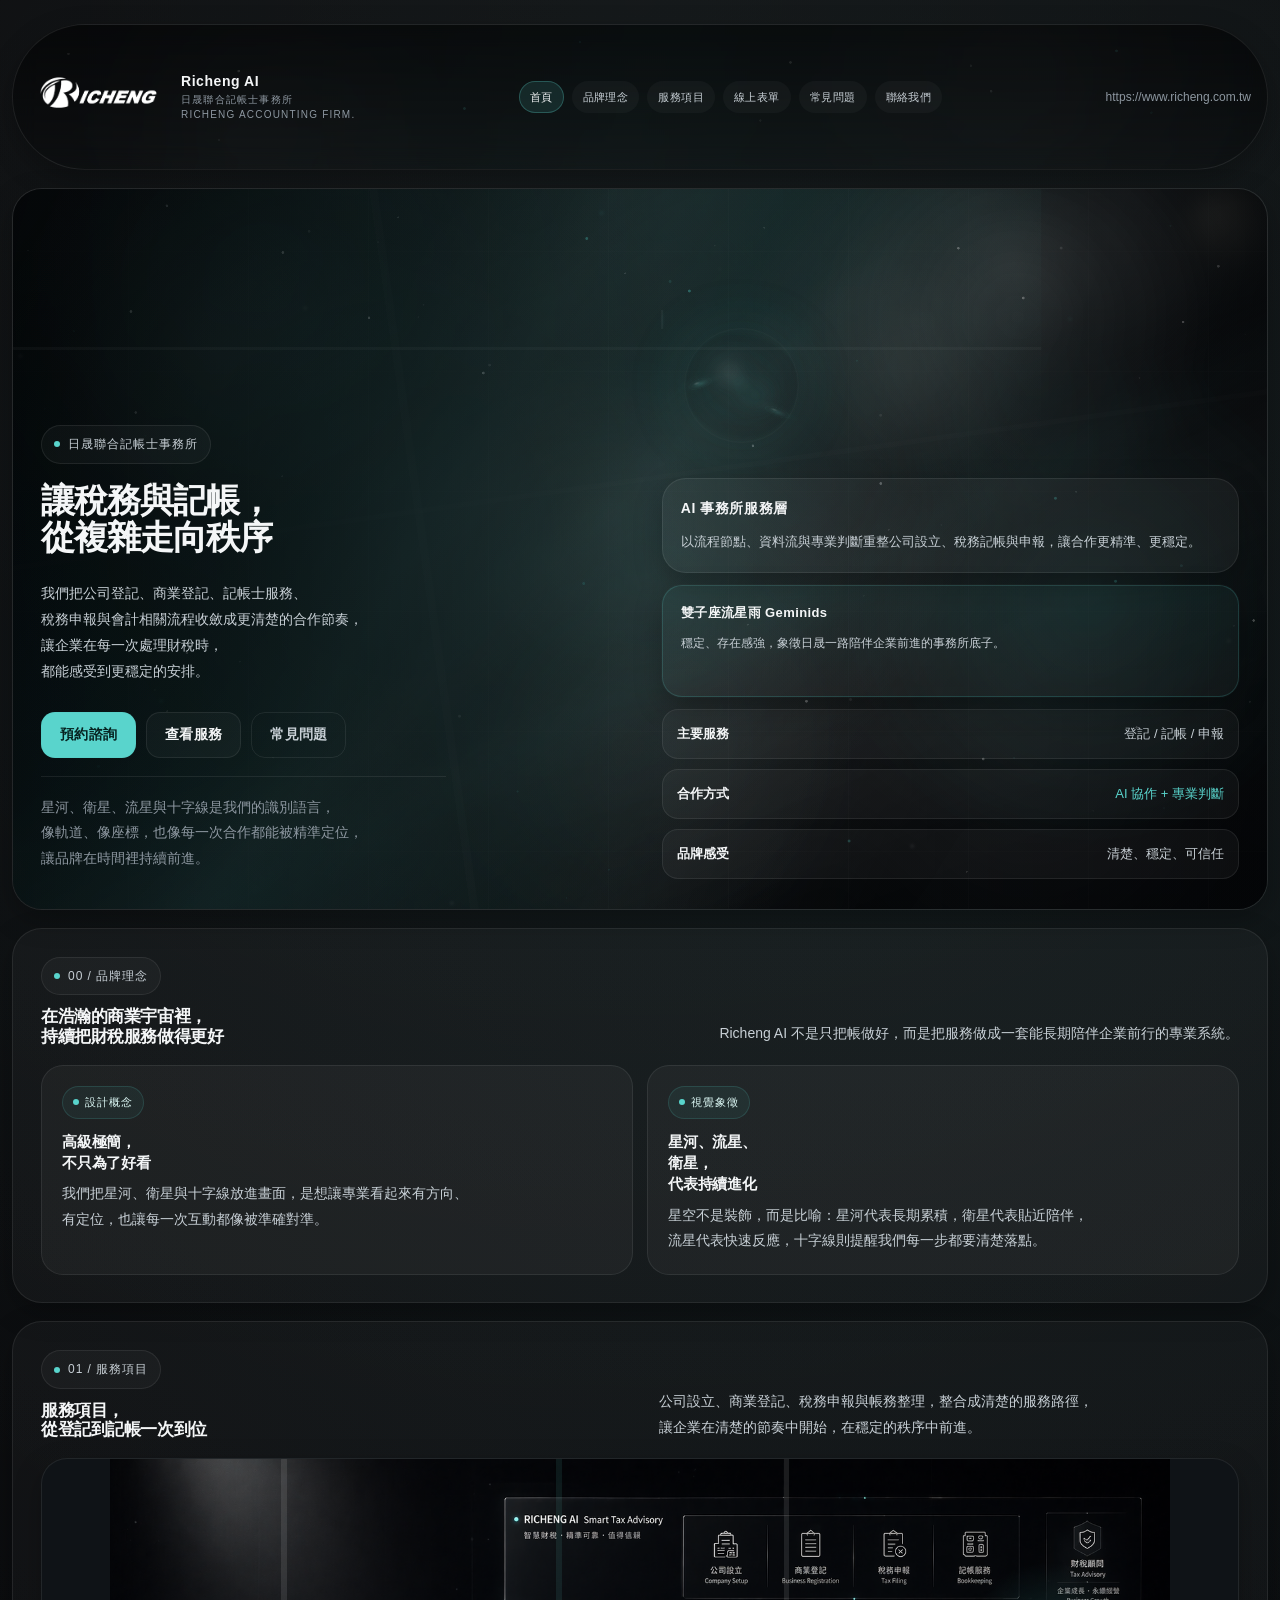
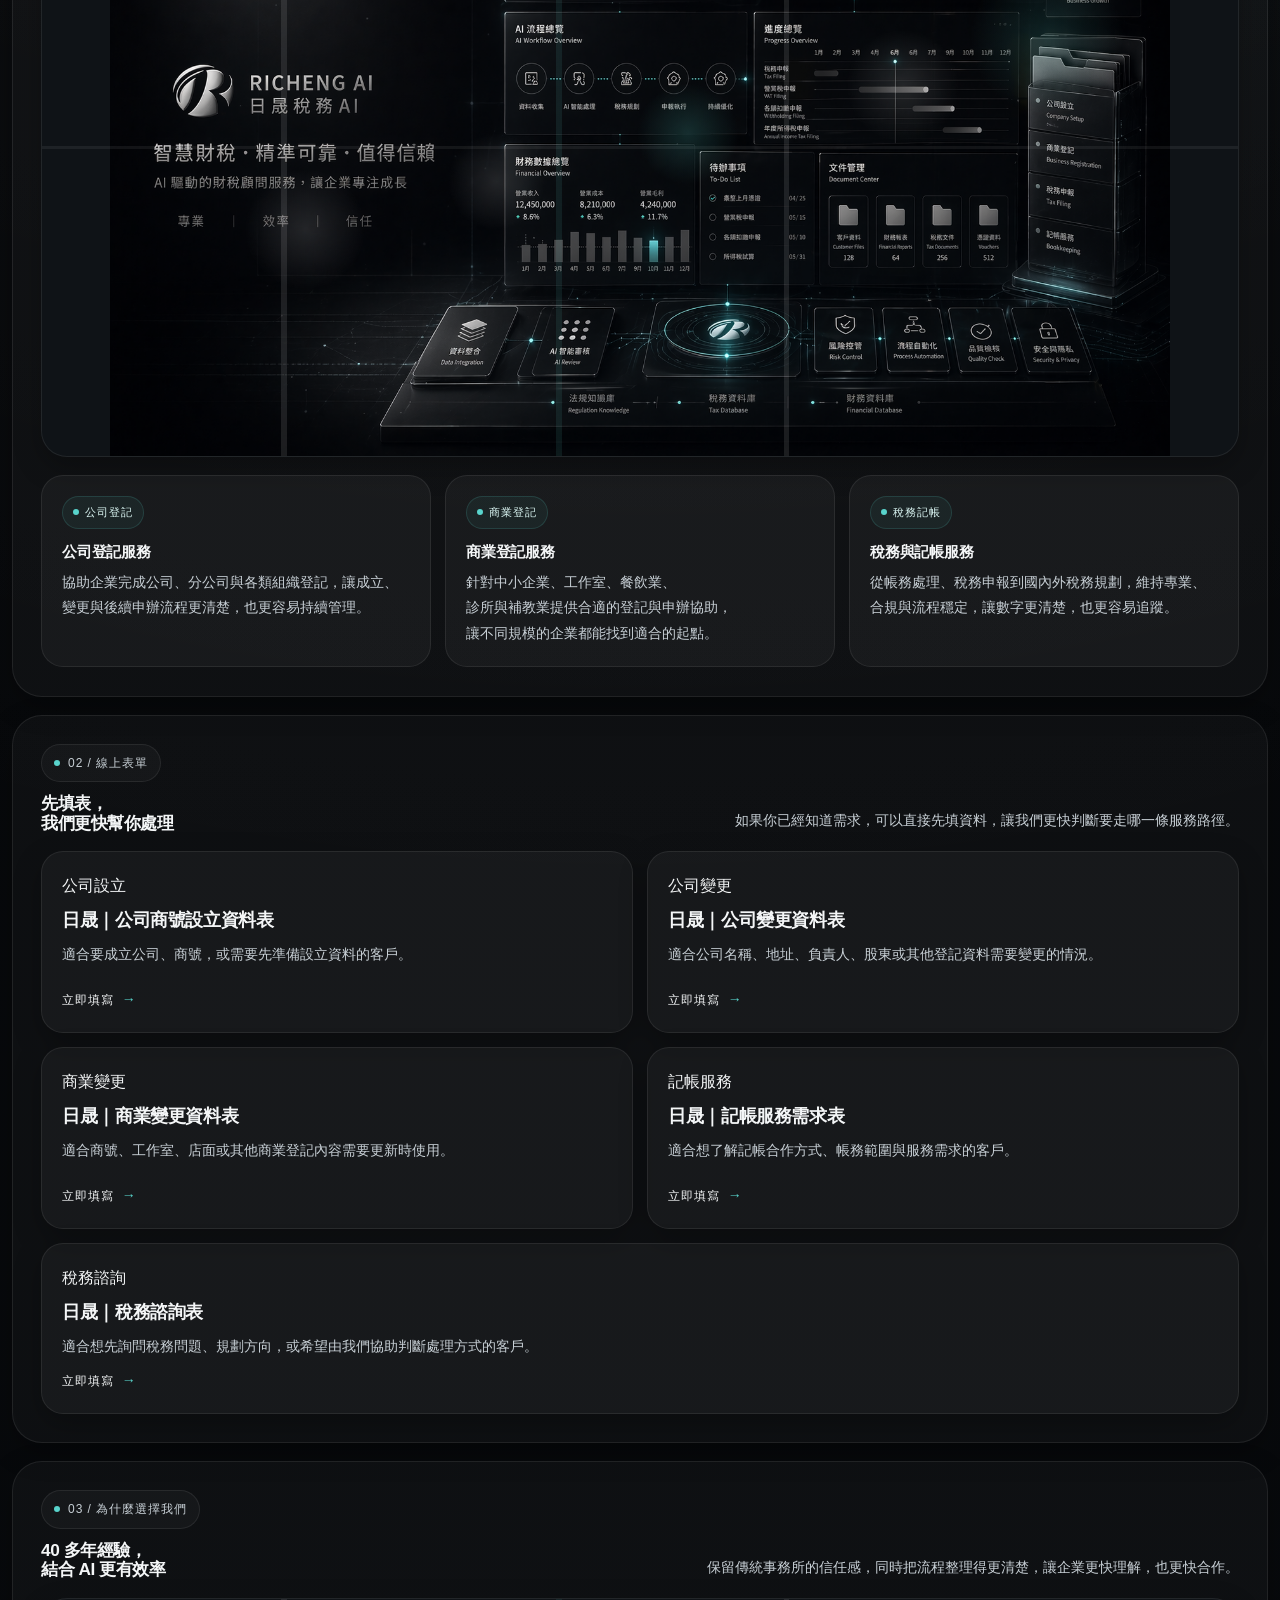
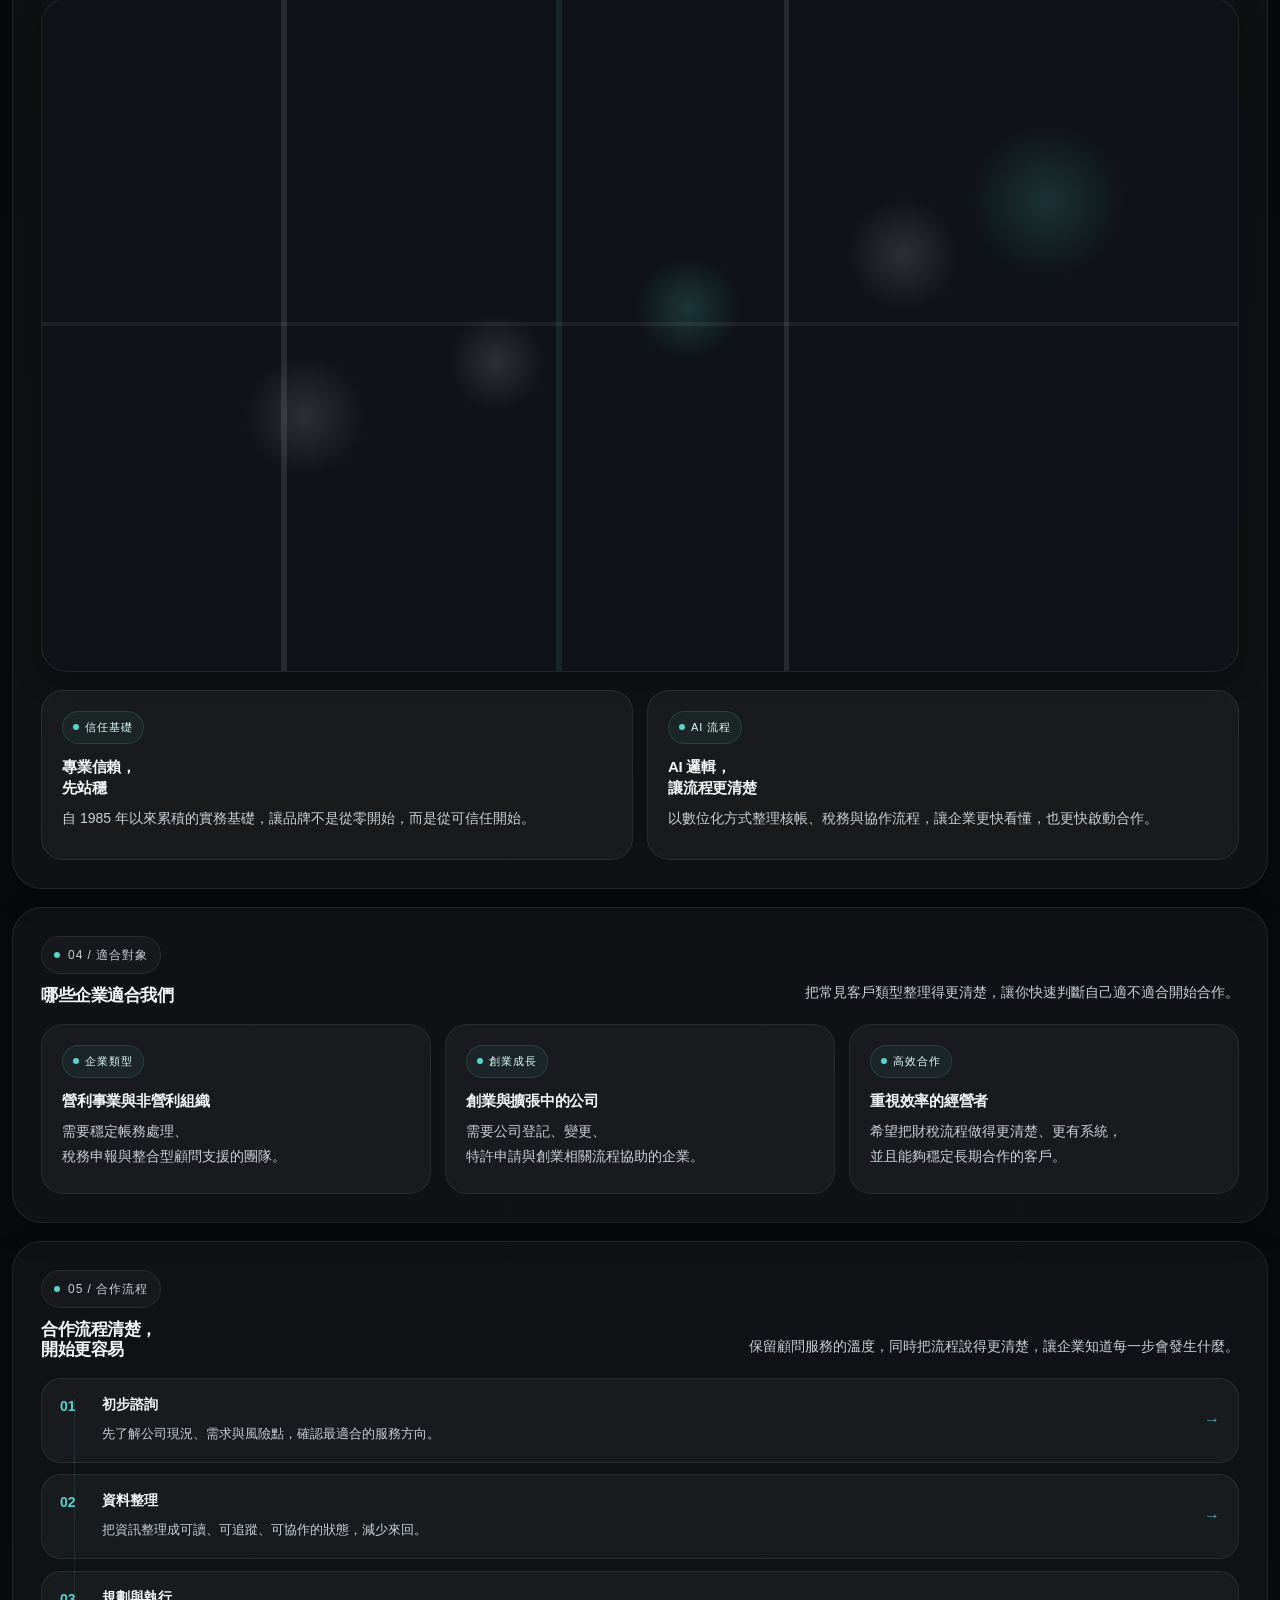
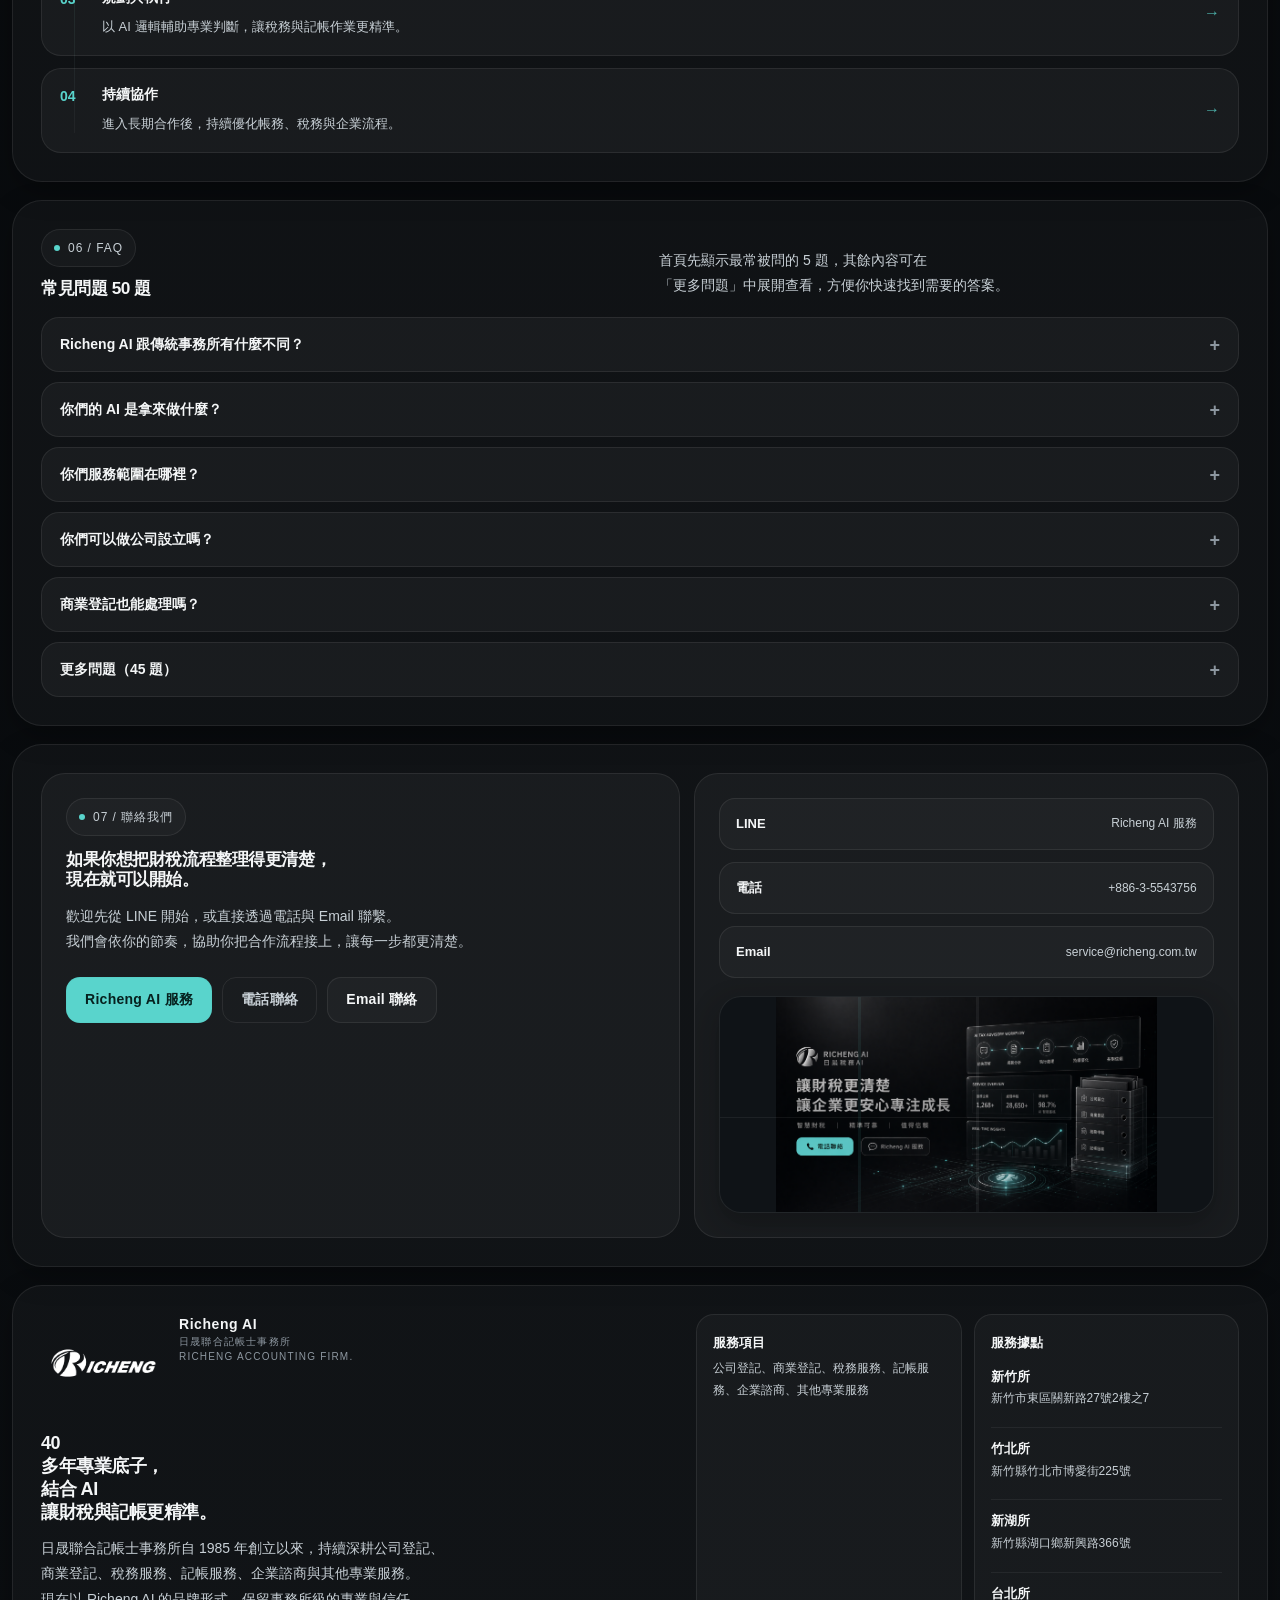
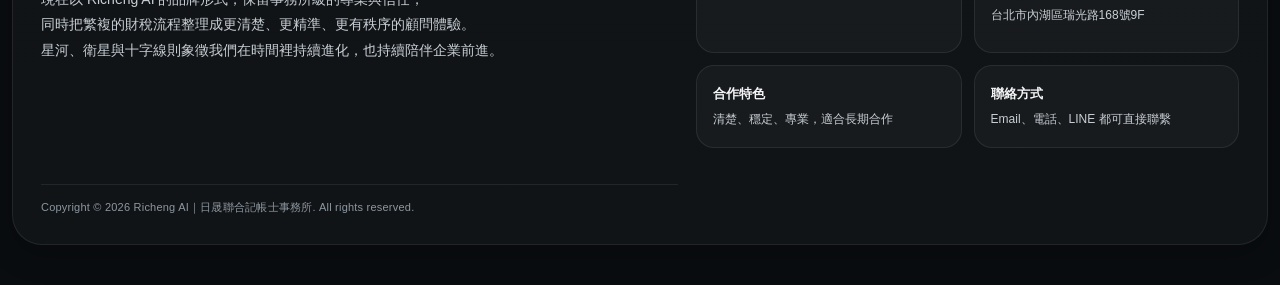
==== commit 93c64d47: "Add files via upload" ====
--- a/index.html
+++ b/index.html
@@ -3293,9 +3293,9 @@
 
       .hero h1{
         max-width:100%;
-        min-height:2.55em;
-        font-size:clamp(16px, 4.5vw, 19px);
-        line-height:1.08;
+        min-height:2.35em;
+        font-size:clamp(13px, 3.8vw, 15px);
+        line-height:1.12;
         overflow-wrap:anywhere;
         word-break:normal;
         line-break:auto;
@@ -4324,35 +4324,95 @@
         meteorStoryCopy.textContent = story.copy;
       };
 
+      let meteorStoryTimer = 0;
+      const scheduleMeteorStory = () => {
+        paintMeteorStory();
+        window.clearTimeout(meteorStoryTimer);
+        meteorStoryTimer = window.setTimeout(scheduleMeteorStory, rand(3000, 5000));
+      };
+
       const clamp = (value, min, max) => Math.max(min, Math.min(max, value));
       const meteorRoutes = [
         {
-          label: 'upper-right',
+          label: 'right-flat',
           sx: [82, 98],
-          sy: [6, 20],
-          dx: [-86, -52],
-          dy: [-8, 5]
+          sy: [10, 22],
+          dx: [-92, -60],
+          dy: [-4, 4],
+          angleFactor: .64,
+          depthShift: -1
         },
         {
-          label: 'mid-right',
-          sx: [79, 97],
+          label: 'right-down-left',
+          sx: [78, 97],
           sy: [18, 34],
-          dx: [-84, -48],
-          dy: [-6, 6]
+          dx: [-80, -46],
+          dy: [22, 54],
+          angleFactor: .76,
+          depthShift: 0
+        },
+        {
+          label: 'right-up-left',
+          sx: [76, 96],
+          sy: [28, 48],
+          dx: [-78, -42],
+          dy: [-58, -18],
+          angleFactor: .76,
+          depthShift: 1
+        },
+        {
+          label: 'left-down-right',
+          sx: [2, 18],
+          sy: [14, 28],
+          dx: [58, 96],
+          dy: [18, 60],
+          angleFactor: .72,
+          depthShift: 0
+        },
+        {
+          label: 'left-up-right',
+          sx: [2, 18],
+          sy: [34, 54],
+          dx: [58, 96],
+          dy: [-58, -16],
+          angleFactor: .72,
+          depthShift: -1
         },
         {
           label: 'core-near',
-          sx: [66, 90],
+          sx: [64, 90],
           sy: [22, 42],
-          dx: [-76, -34],
-          dy: [-3, 3]
+          dx: [-72, -32],
+          dy: [-10, 10],
+          angleFactor: .86,
+          depthShift: 1
         },
         {
-          label: 'lower-right',
-          sx: [76, 96],
-          sy: [34, 58],
-          dx: [-82, -44],
-          dy: [-3, 5]
+          label: 'left-flat',
+          sx: [2, 18],
+          sy: [30, 52],
+          dx: [58, 92],
+          dy: [-4, 4],
+          angleFactor: .64,
+          depthShift: -1
+        },
+        {
+          label: 'front-back',
+          sx: [58, 82],
+          sy: [10, 28],
+          dx: [-34, 30],
+          dy: [18, 66],
+          angleFactor: .42,
+          depthShift: 2
+        },
+        {
+          label: 'back-front',
+          sx: [22, 46],
+          sy: [18, 42],
+          dx: [-20, 24],
+          dy: [-54, -18],
+          angleFactor: .48,
+          depthShift: -2
         }
       ];
 
@@ -4406,7 +4466,9 @@
             sx: [sourceXMin, sourceXMax],
             sy: [sourceYMin, sourceYMax],
             dx: [pattern.dx[0] * widen, pattern.dx[1] * widen],
-            dy: [pattern.dy[0] * (mobileViewport ? .50 : .88), pattern.dy[1] * (mobileViewport ? .50 : .88)]
+            dy: [pattern.dy[0] * (mobileViewport ? .50 : .88), pattern.dy[1] * (mobileViewport ? .50 : .88)],
+            angleFactor: pattern.angleFactor,
+            depthShift: pattern.depthShift || 0
           };
         };
 
@@ -4431,7 +4493,6 @@
       const spawn = (forceFeature = false, forcedPatternIndex = null) => {
         if (activeMeteors >= 3) return;
 
-        paintMeteorStory();
         maybeStartPeak();
 
         const rect = hero.getBoundingClientRect();
@@ -4493,7 +4554,7 @@
         );
         const dx = ex - sx;
         const dy = ey - sy;
-        const angle = Math.atan2(dy * (mobileViewport ? .34 : .72), dx) * 180 / Math.PI;
+        const angle = Math.atan2(dy * (pattern.angleFactor || (mobileViewport ? .34 : .72)), dx) * 180 / Math.PI;
         const depthMode = pick(['far', 'mid', 'close']);
           const isFeatureMeteor = forceFeature || (mobileViewport ? Math.random() < .55 : (Math.random() < .35 || inPeak()));
           const isFireball = isFeatureMeteor && Math.random() < (mobileViewport ? .16 : .50);
@@ -4509,6 +4570,13 @@
             depthPreset.scaleEnd = Math.min(depthPreset.scaleEnd * 1.08, 1.72);
             depthPreset.blurStart = Math.max(depthPreset.blurStart * 0.42, 0.24);
             depthPreset.blurEnd = Math.max(depthPreset.blurEnd * 0.34, 0.015);
+          }
+          depthPreset.zStart += (pattern.depthShift || 0) * 36;
+          depthPreset.zEnd += (pattern.depthShift || 0) * 48;
+          if ((pattern.depthShift || 0) > 0) {
+            depthPreset.scaleEnd = Math.min(depthPreset.scaleEnd * 1.06, 1.8);
+          } else if ((pattern.depthShift || 0) < 0) {
+            depthPreset.scaleStart = Math.max(depthPreset.scaleStart * .96, .34);
           }
           const tailLength = isFeatureMeteor
           ? rand(mobileViewport ? 2.6 : 1.38, mobileViewport ? 3.8 : 1.92)
@@ -4591,7 +4659,7 @@
         }, { once: true });
       };
 
-      paintMeteorStory();
+      scheduleMeteorStory();
       if (mobileViewport) {
         const kickMobileMeteor = () => {
           spawn(Math.random() < 0.62);
@@ -4605,6 +4673,7 @@
       }
     })();
   </script>
+  <script src="site.js"></script>
 </body>
 </html>
 
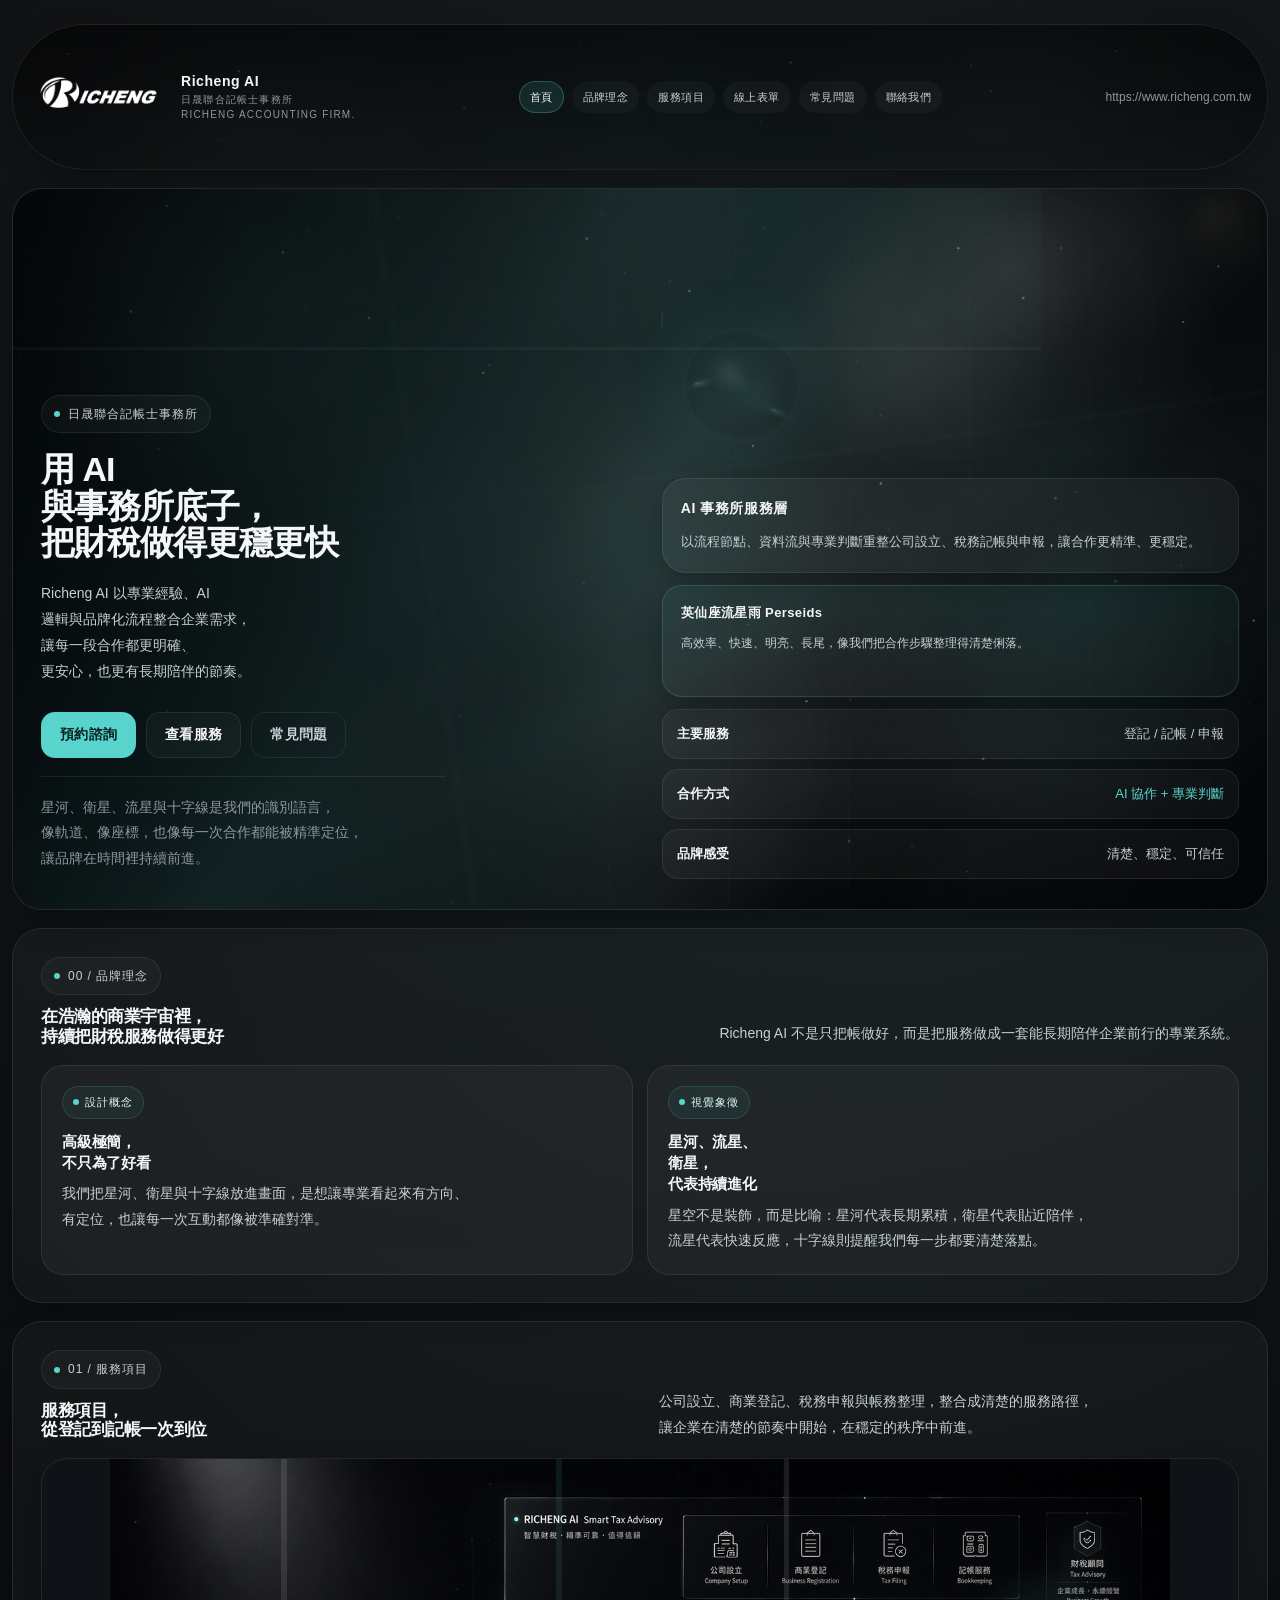
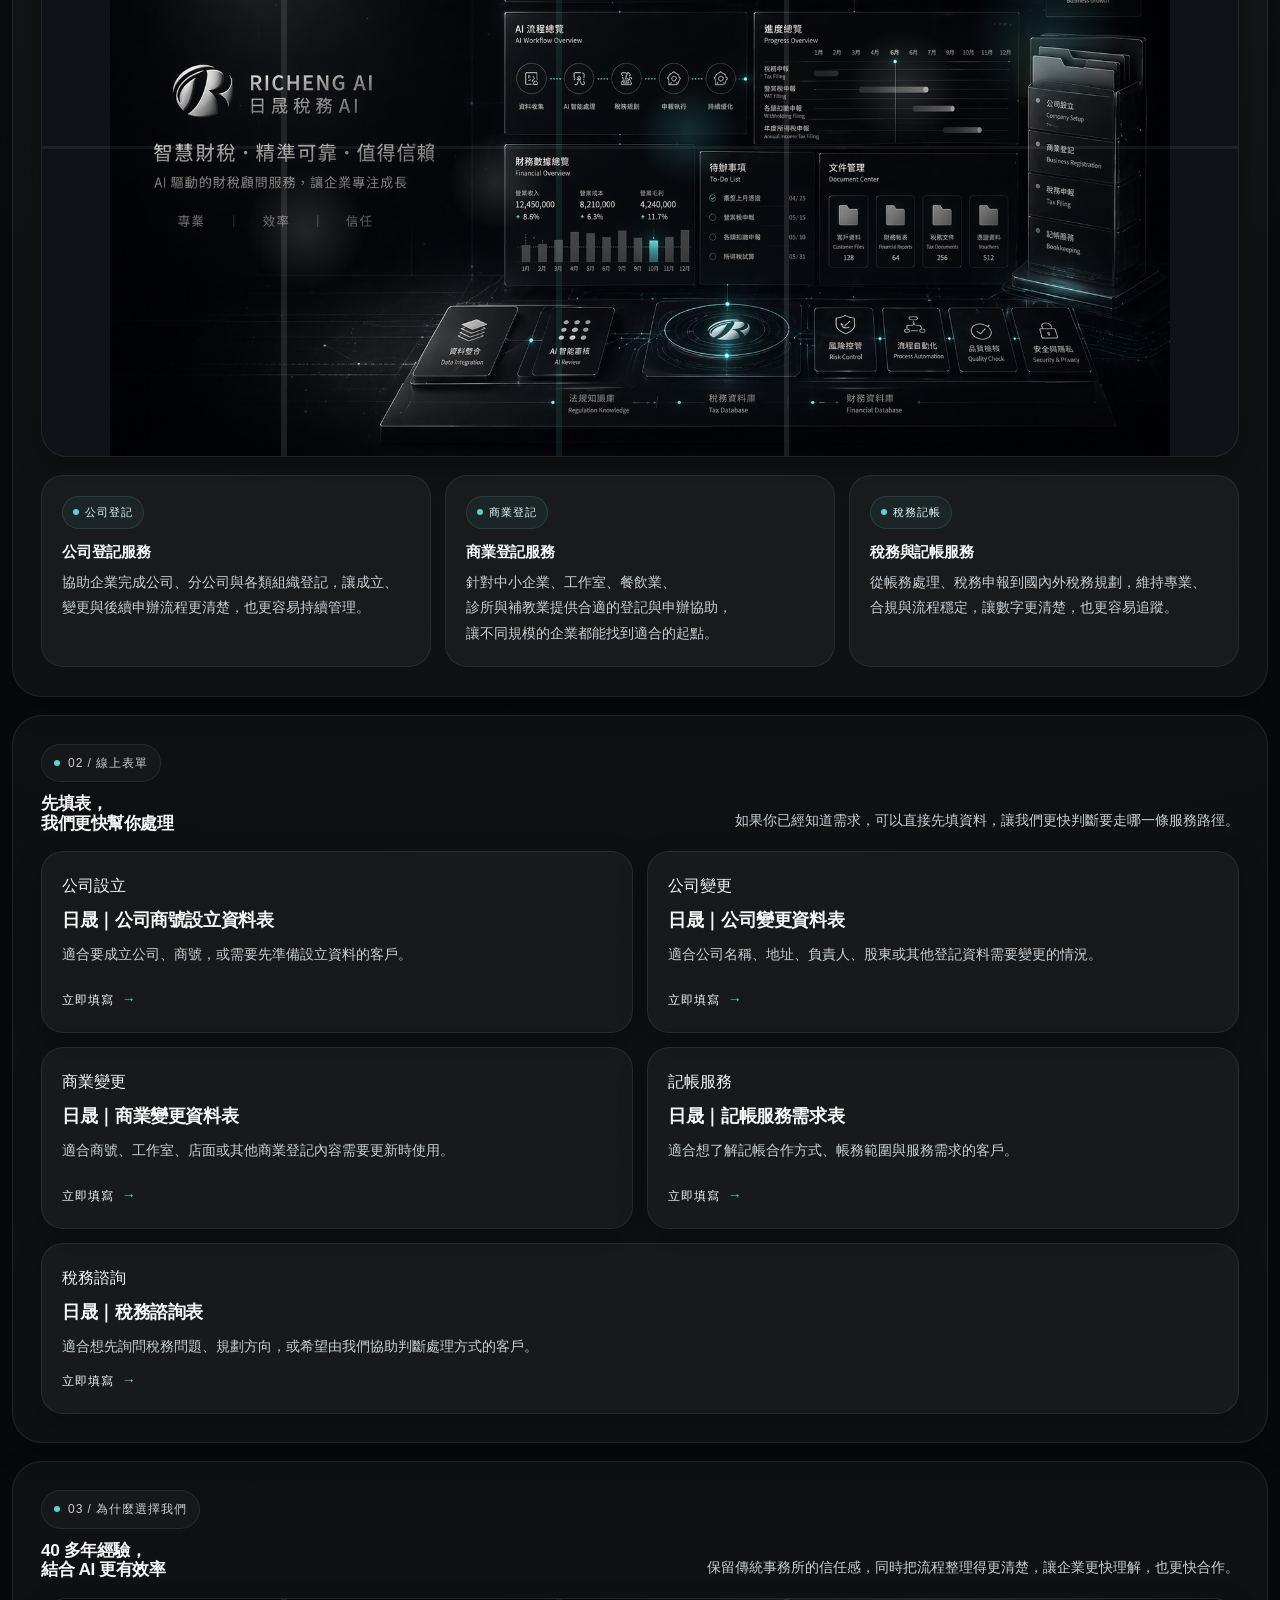
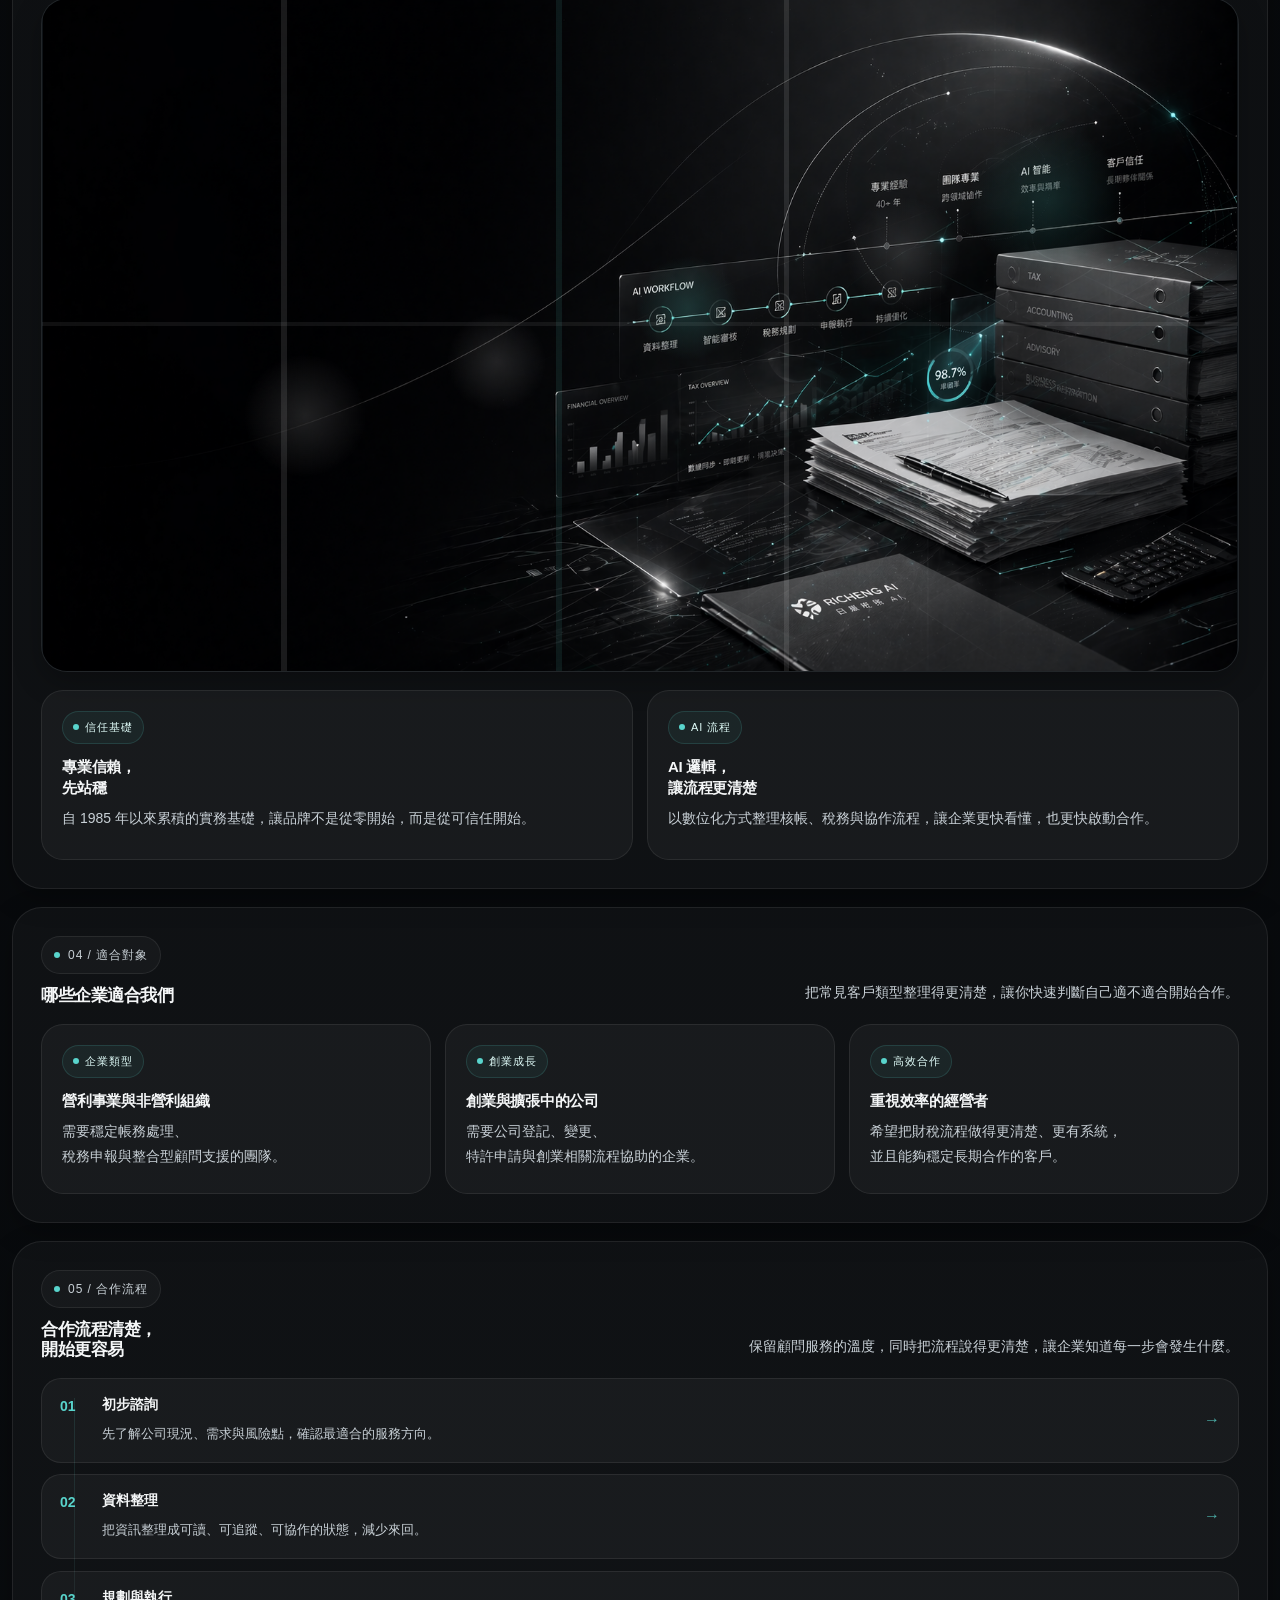
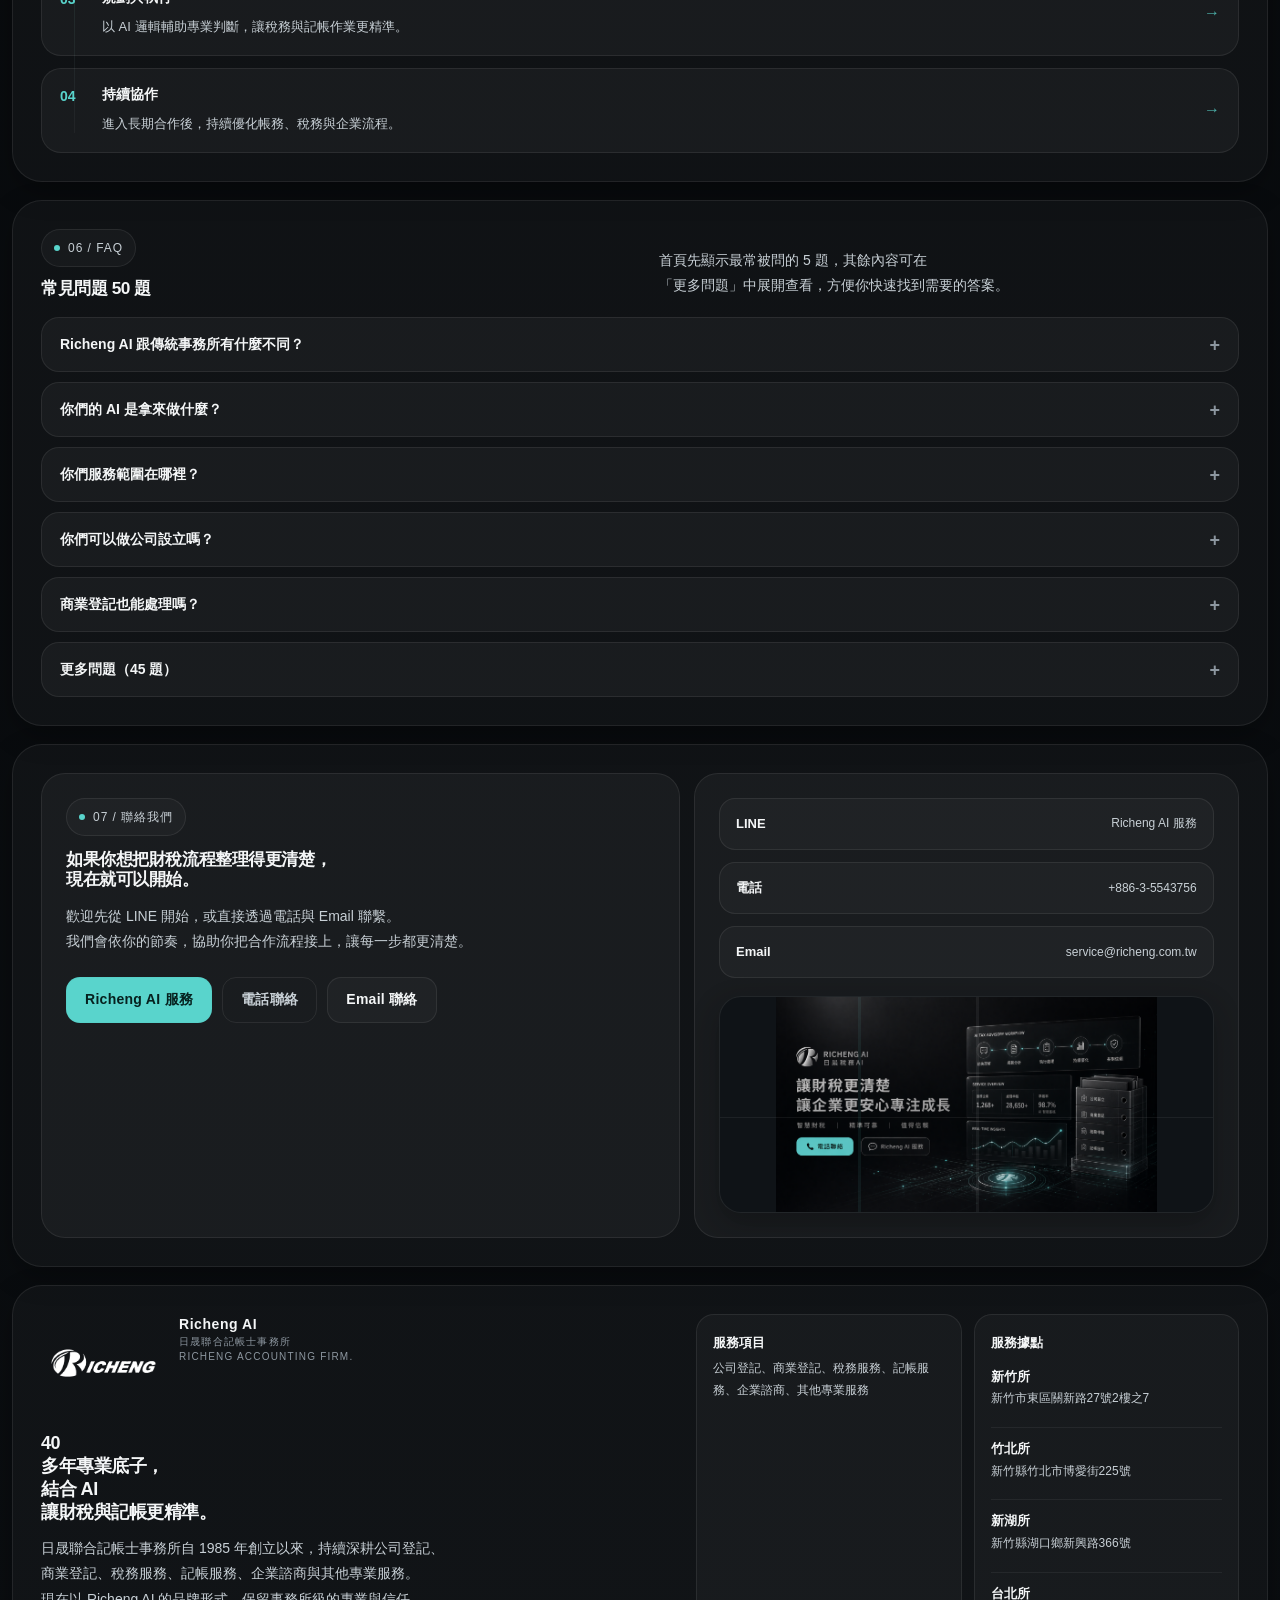
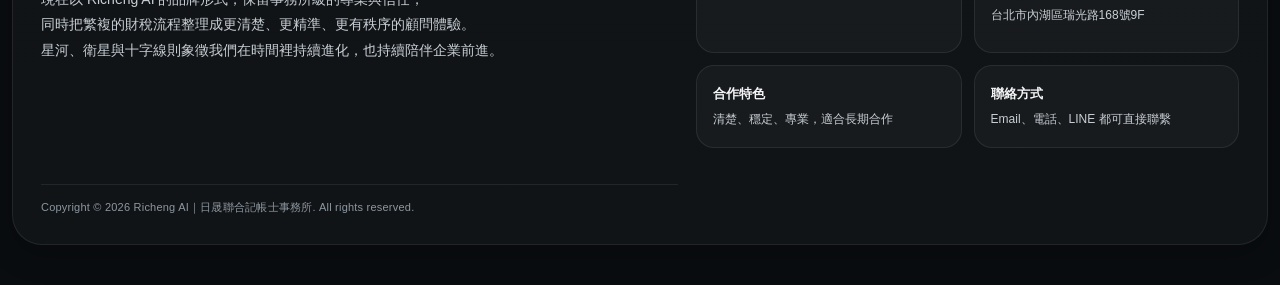
==== commit 6aca481f: "Add files via upload" ====
--- a/index.html
+++ b/index.html
@@ -4629,8 +4629,8 @@
         activeMeteors += 1;
         layer.appendChild(meteor);
 
-        const chainChance = mobileViewport ? 0.48 : (inPeak() ? 0.64 : 0.28);
-        const chainDelay = mobileViewport ? rand(1000, 2100) : (inPeak() ? rand(1500, 3500) : rand(4000, 7000));
+        const chainChance = mobileViewport ? 0.24 : (inPeak() ? 0.64 : 0.28);
+        const chainDelay = mobileViewport ? rand(1800, 3400) : (inPeak() ? rand(1500, 3500) : rand(4000, 7000));
 
         if (activeMeteors < 3 && Math.random() < chainChance) {
           window.setTimeout(spawn, chainDelay);
@@ -4662,12 +4662,11 @@
       scheduleMeteorStory();
       if (mobileViewport) {
         const kickMobileMeteor = () => {
-          spawn(Math.random() < 0.62);
-          window.setTimeout(kickMobileMeteor, rand(1100, 2200));
+          spawn(Math.random() < 0.48);
+          window.setTimeout(kickMobileMeteor, rand(1800, 3200));
         };
-        window.setTimeout(kickMobileMeteor, 260);
-        window.setTimeout(kickMobileMeteor, 1300);
-        window.setTimeout(kickMobileMeteor, 2500);
+        window.setTimeout(kickMobileMeteor, 420);
+        window.setTimeout(kickMobileMeteor, 2200);
       } else {
         window.setTimeout(spawn, rand(240, 900));
       }
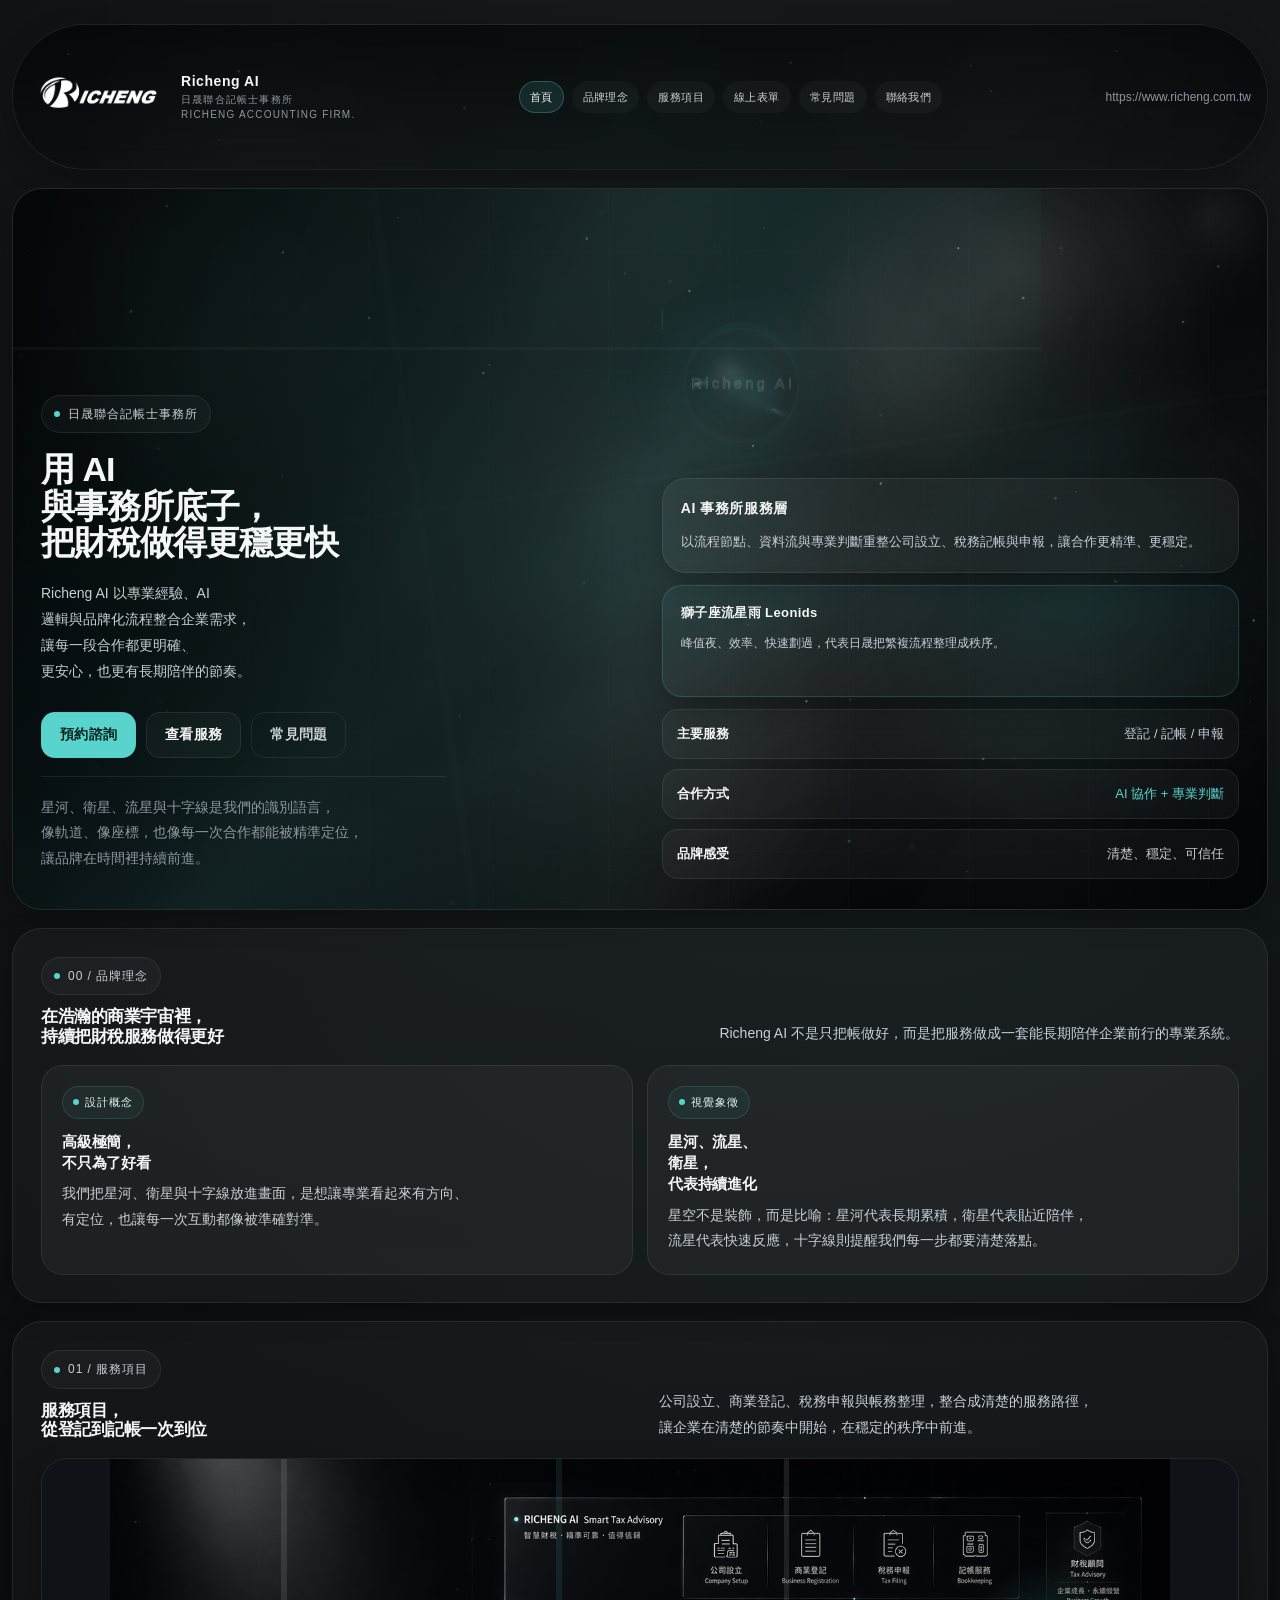
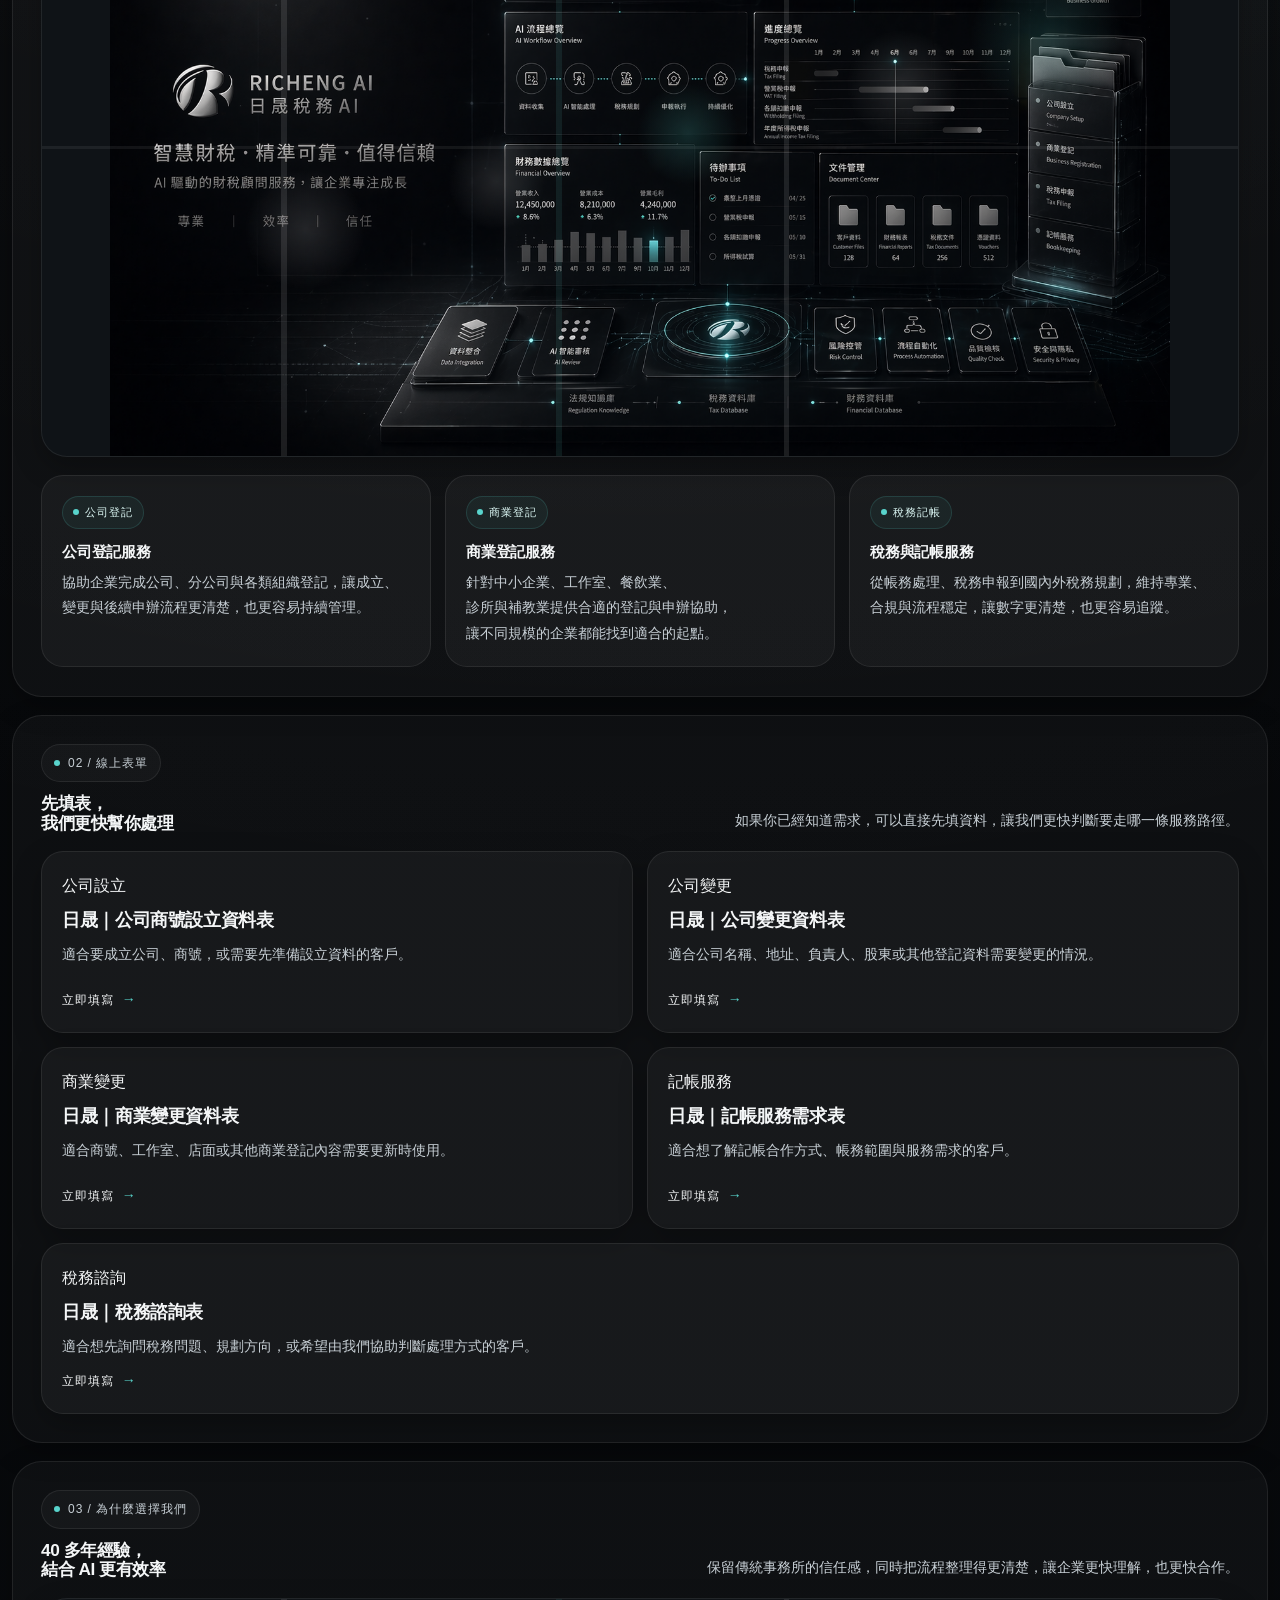
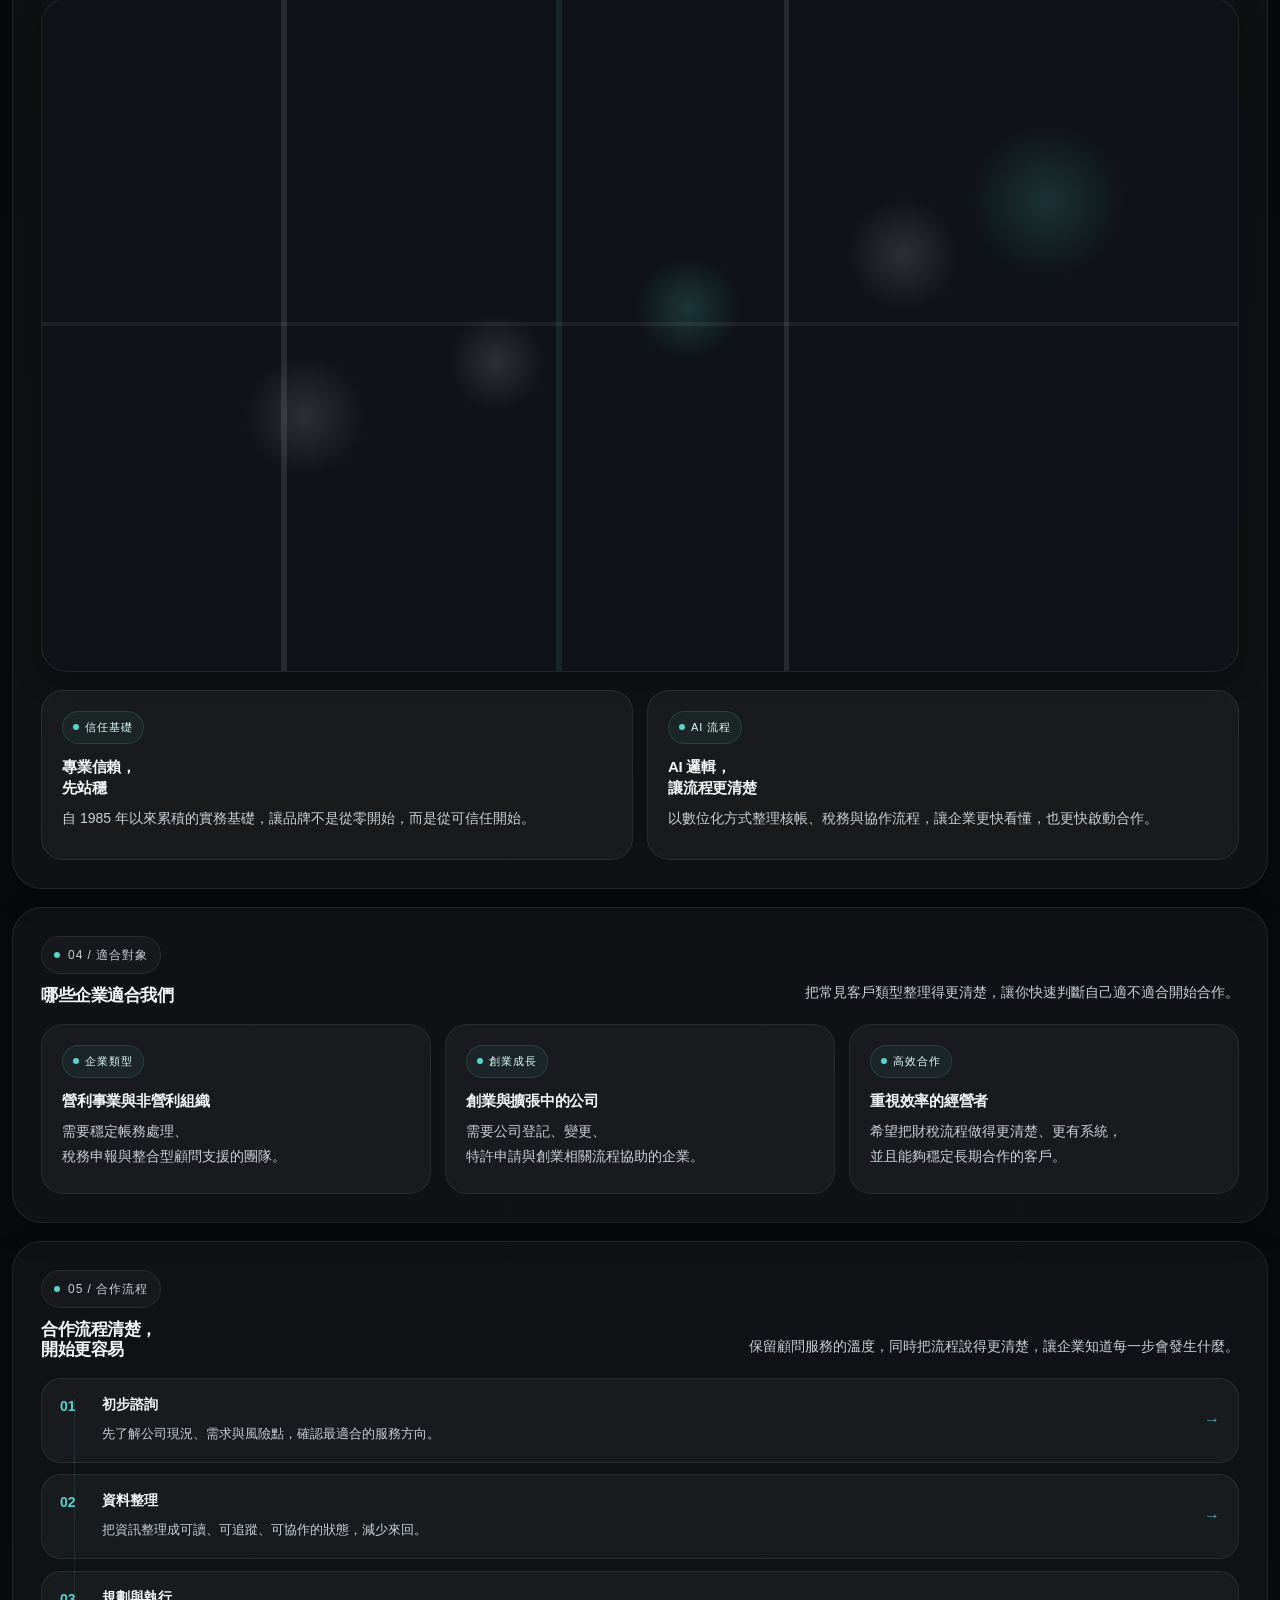
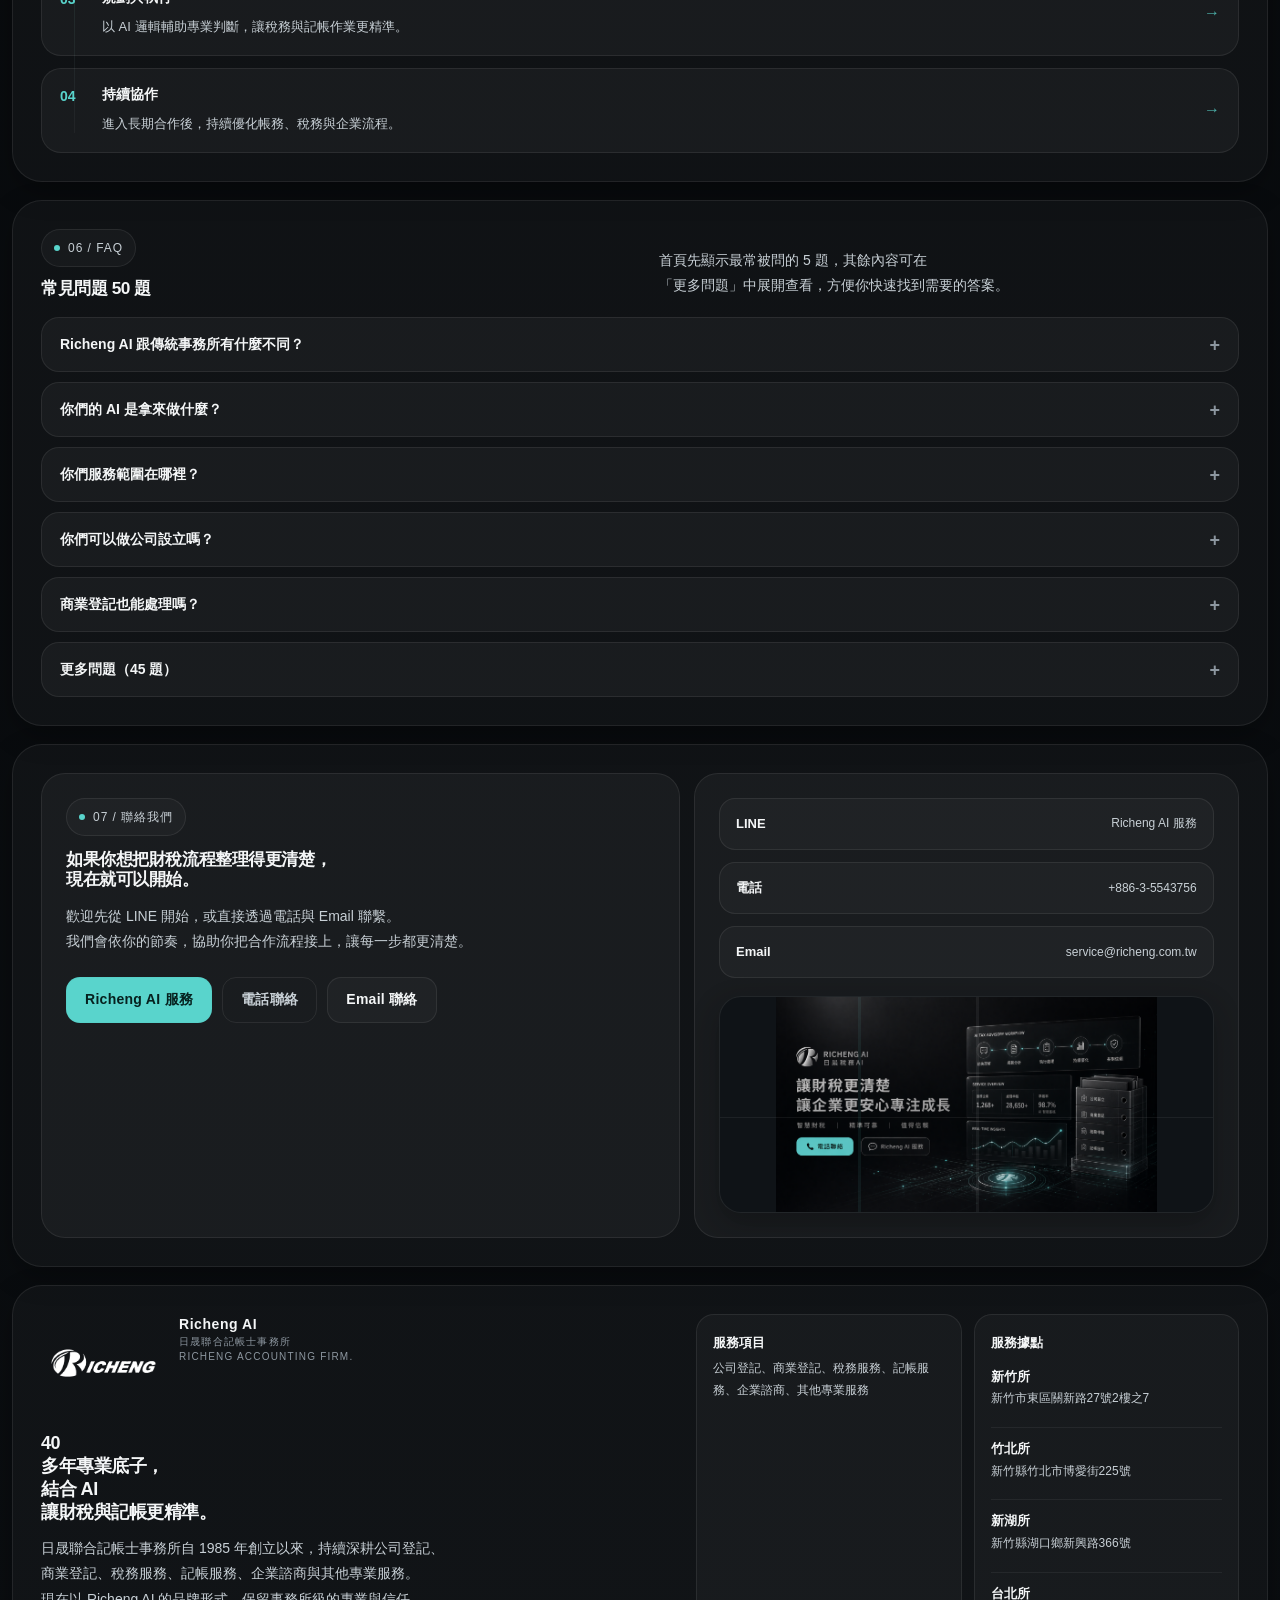
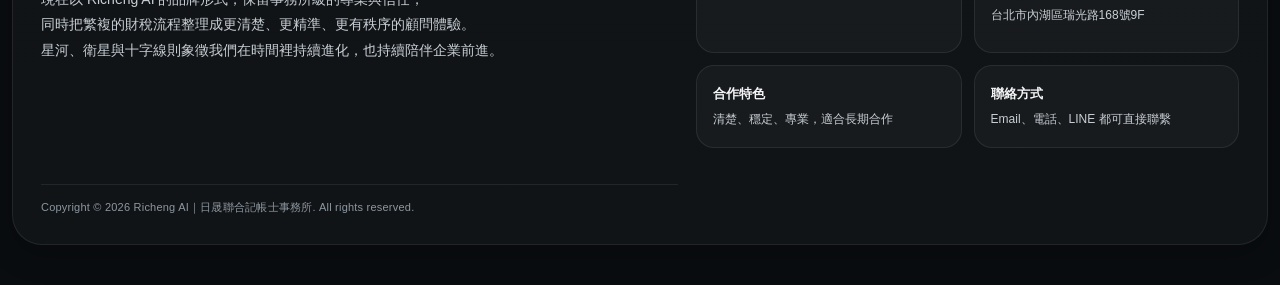
==== commit bae2b753: "Add files via upload" ====
--- a/index.html
+++ b/index.html
@@ -218,6 +218,30 @@
       0%{ opacity:.90; transform:scale(.985); }
       100%{ opacity:1; transform:scale(1.015); }
     }
+    @keyframes coreAiBreath{
+      0%{
+        opacity:.56;
+        transform:translateY(-1%) scale(.985);
+        text-shadow:0 0 4px rgba(255,255,255,.08), 0 0 10px rgba(89,212,204,.08), 0 2px 10px rgba(0,0,0,.34);
+      }
+      100%{
+        opacity:.82;
+        transform:translateY(-1%) scale(1.03);
+        text-shadow:0 0 8px rgba(255,255,255,.14), 0 0 18px rgba(89,212,204,.12), 0 2px 12px rgba(0,0,0,.42);
+      }
+    }
+    @keyframes coreCloudBreath{
+      0%{
+        opacity:.18;
+        transform:scale(.985) rotate(-3deg);
+        filter:blur(4px) saturate(.88);
+      }
+      100%{
+        opacity:.34;
+        transform:scale(1.03) rotate(2deg);
+        filter:blur(5px) saturate(1);
+      }
+    }
     @keyframes orbitPulse{
       0%{ opacity:.24; }
       100%{ opacity:.48; }
@@ -3644,14 +3668,16 @@
           </p>
         </div>
 
-        <div class="hero-panel">
+      <div class="hero-panel">
         <div class="robot-core" aria-hidden="true">
-            <span class="orbit"></span>
-            <span class="core-halo"></span>
-            <span class="core-grid"></span>
-            <span class="core-brain"></span>
-            <span class="core-pulse"></span>
+          <span class="orbit"></span>
+          <span class="core-halo"></span>
+          <span class="core-electro-cloud" aria-hidden="true" style="position:absolute; inset:10% 14% 10% 14%; z-index:3; pointer-events:none; border-radius:50%; background:radial-gradient(ellipse at 50% 50%, rgba(89,212,204,.16), rgba(89,212,204,.05) 26%, transparent 64%), radial-gradient(ellipse at 38% 46%, rgba(255,255,255,.10), transparent 24%), radial-gradient(ellipse at 66% 52%, rgba(89,212,204,.10), transparent 28%), conic-gradient(from 220deg, rgba(89,212,204,.00), rgba(89,212,204,.08), rgba(255,255,255,.02), rgba(89,212,204,.00)); opacity:.26; mix-blend-mode:screen; animation:coreCloudBreath 9s ease-in-out infinite alternate;"></span>
+          <span class="core-grid"></span>
+          <span class="core-brain"></span>
+          <span class="core-pulse"></span>
             <span class="core-burst"></span>
+            <span class="core-ai-mark" style="position:absolute; inset:0; z-index:6; display:grid; place-items:center; font-size:clamp(10px, 1.8vw, 14px); font-weight:500; letter-spacing:.26em; text-indent:.26em; color:transparent; -webkit-text-stroke:.6px rgba(255,255,255,.40); text-shadow:0 0 3px rgba(255,255,255,.04), 0 0 8px rgba(89,212,204,.04), 0 2px 6px rgba(0,0,0,.22); mix-blend-mode:screen; pointer-events:none; transform:translateY(-1%); filter:blur(.22px) saturate(.82); opacity:.52;">Richeng AI</span>
             <span class="sun-track"><span class="sun"></span></span>
             <span class="moon-track"><span class="moon"></span></span>
           </div>
